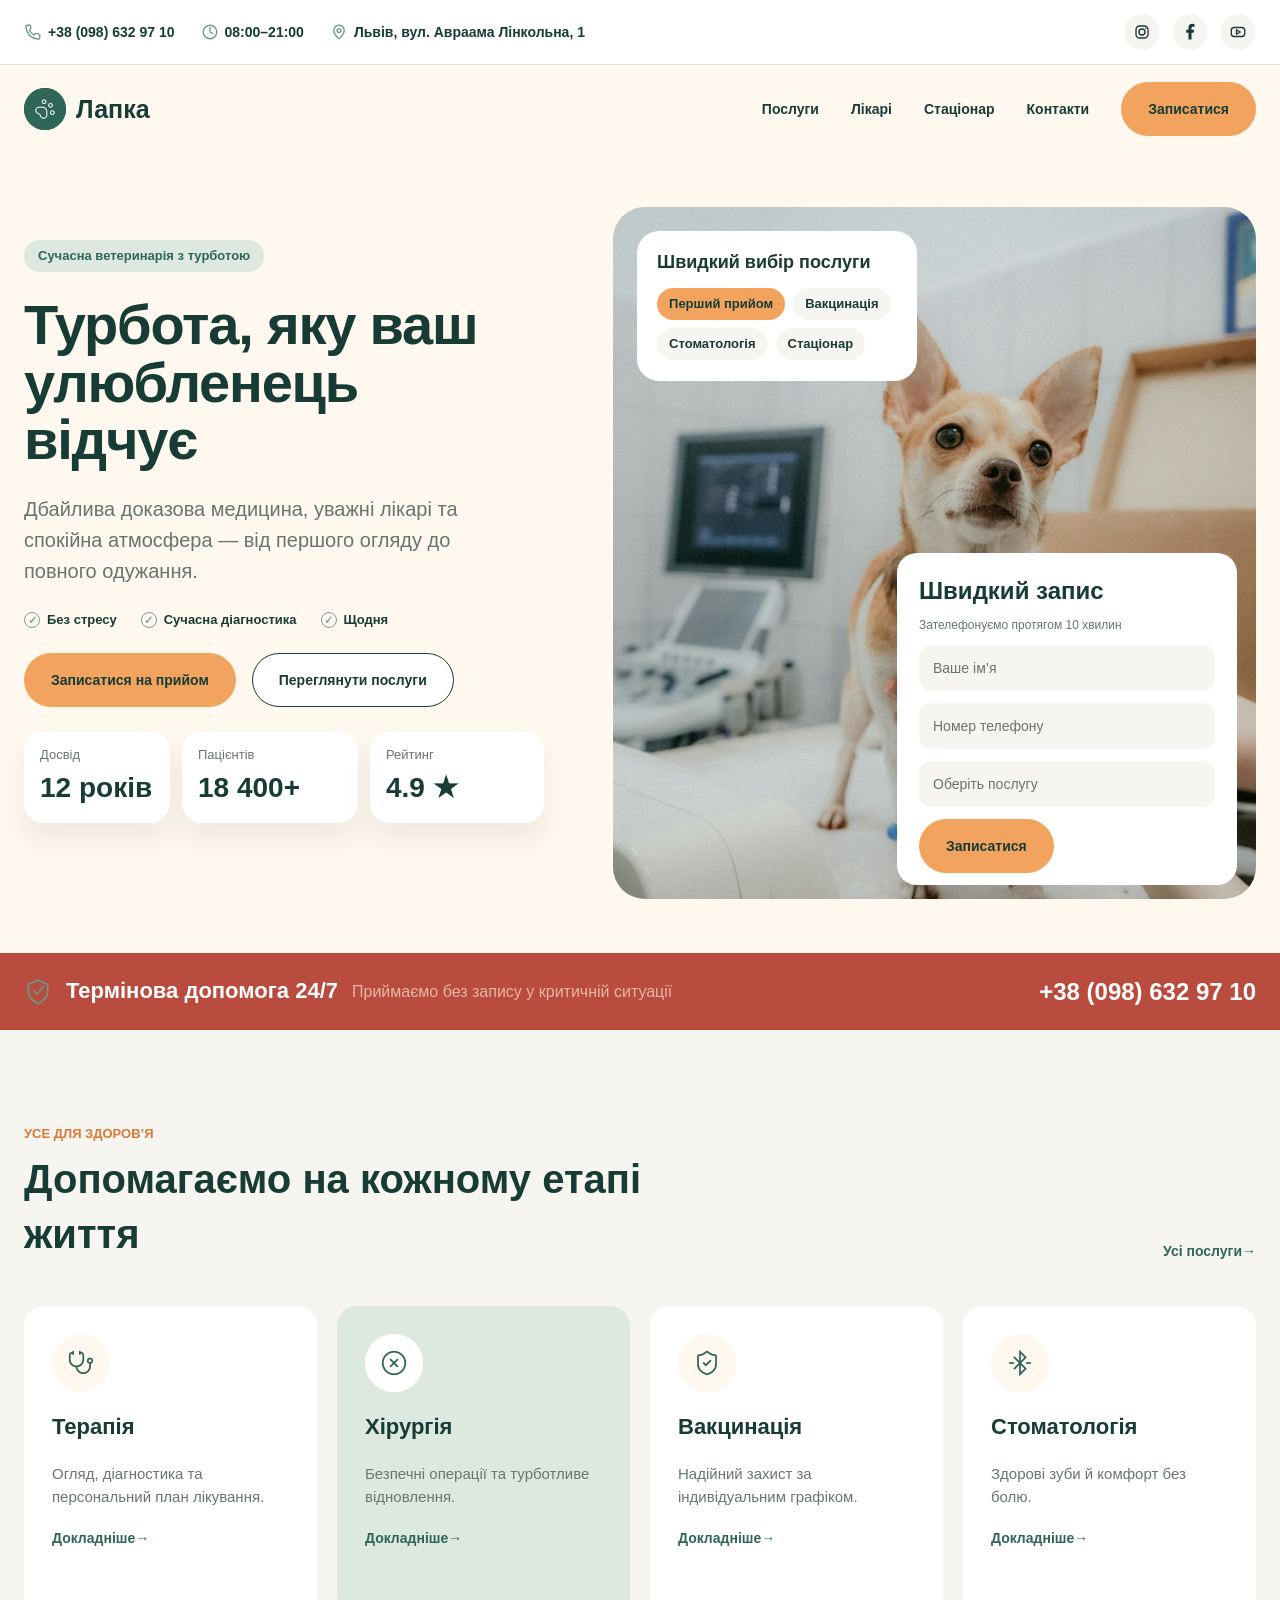
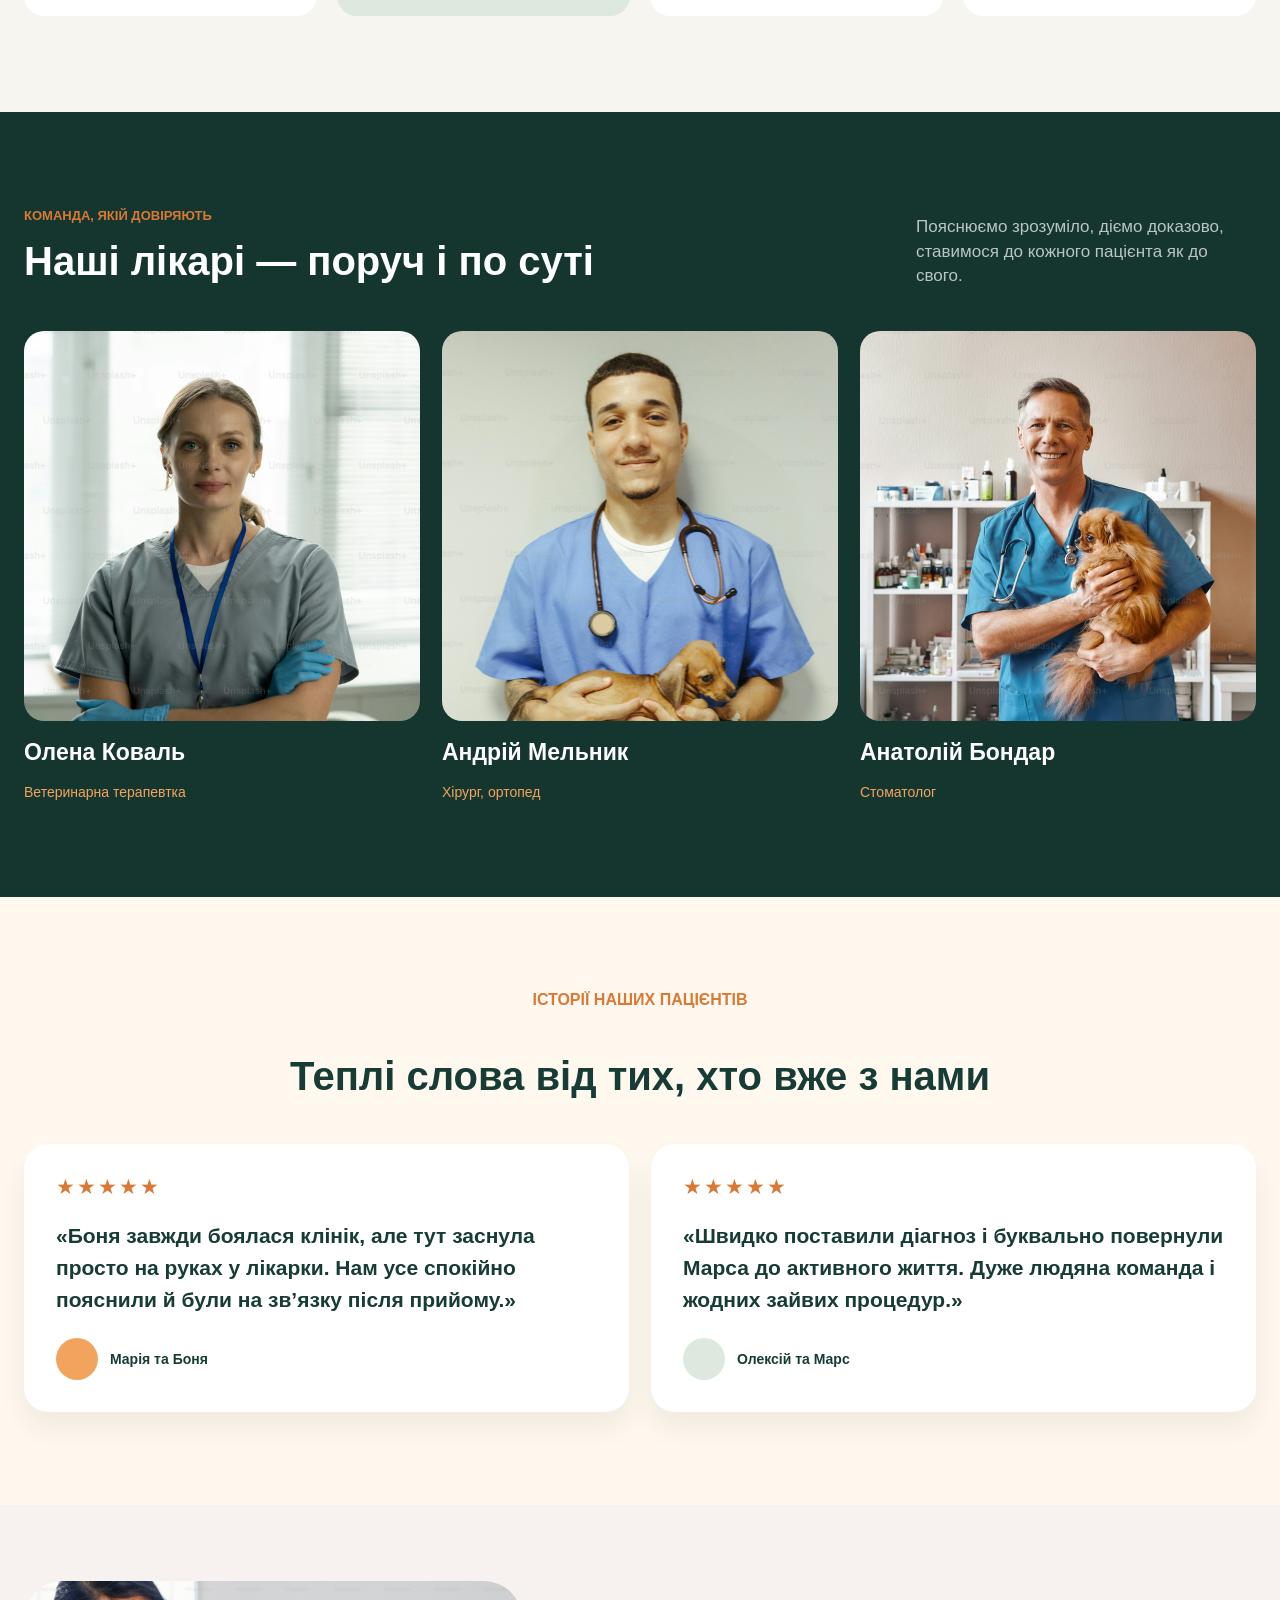
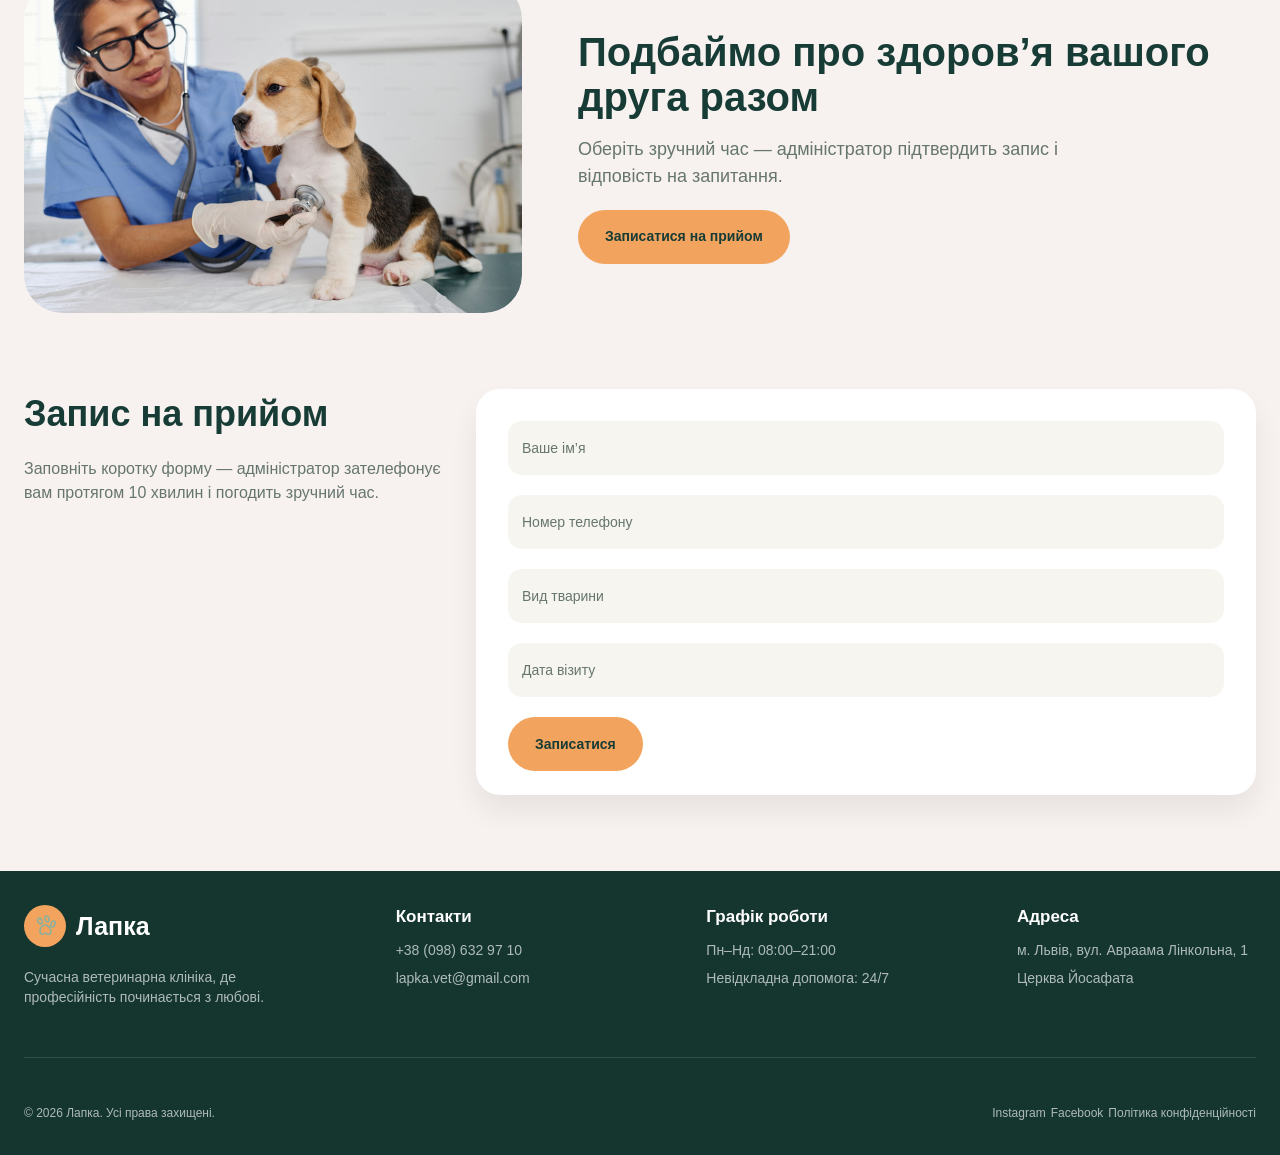
==== index.html @ 283dc935 "Додати адаптивну розкладку та доступну CSS-навігацію" ====
<!DOCTYPE html>
<html lang="uk">
  <head>
    <meta charset="UTF-8">
    <meta name="viewport" content="width=device-width, initial-scale=1">
    <meta
      name="description"
      content="Ветеринарна клініка «Лапка» у Львові: терапія, хірургія, вакцинація та стоматологія. Турботливі лікарі, запис на прийом і термінова допомога вашим улюбленцям."
    >
    <title>Ветеринарна клініка «Лапка» у Львові</title>
    <link rel="icon" href="img/paw.svg" type="image/svg+xml">
    <link rel="stylesheet" href="css/fonts.css">
    <link rel="stylesheet" href="css/style.css">
    <link rel="stylesheet" href="css/responsive.css">
  </head>
  <body id="top">
    <a class="skip-link" href="#main">Перейти до вмісту</a>
    <!-- Шапка: контактна інформація та основне меню. -->
    <header class="header">
      <div class="header__top">
        <div class="container header__contacts">
          <ul class="contact-list">
            <li><a href="tel:+380986329710"><img src="img/phone.svg" alt="" width="18" height="18"> +38 (098) 632 97 10</a></li>
            <li><img src="img/clock.svg" alt="" width="18" height="18"> 08:00–21:00</li>
            <li><a href="#contacts"><img src="img/location.svg" alt="" width="18" height="18"> Львів, вул. Авраама Лінкольна, 1</a></li>
          </ul>
          <ul class="social-list" aria-label="Соціальні мережі">
            <li><a href="https://www.instagram.com/" aria-label="Instagram"><img src="img/instagram.svg" alt="" width="18" height="18"></a></li>
            <li><a href="https://www.facebook.com/" aria-label="Facebook"><img src="img/facebook.svg" alt="" width="18" height="18"></a></li>
            <li><a href="https://www.youtube.com/" aria-label="YouTube"><img src="img/youtube.svg" alt="" width="18" height="18"></a></li>
          </ul>
        </div>
      </div>
      <div class="container header__inner">
        <a class="logo" href="#top" aria-label="Лапка — на початок">
          <span class="logo__mark"><img src="img/logo-mark.png" alt="" width="42" height="42"></span>
          Лапка
        </a>
        <a class="header__phone" href="tel:+380986329710" aria-label="Зателефонувати до клініки">
          <img src="img/phone.svg" alt="" width="22" height="22">
        </a>
        <form class="menu-trigger" action="#site-menu" method="get">
          <button class="burger" type="submit" aria-label="Відкрити меню" aria-controls="site-menu">
            <span aria-hidden="true"></span>
          </button>
        </form>
        <nav class="navigation" id="site-menu" aria-label="Основна навігація" tabindex="-1">
          <form class="menu-close" action="#top" method="get">
            <button class="burger burger--close" type="submit" aria-label="Закрити меню">
              <span aria-hidden="true"></span>
            </button>
          </form>
          <ul class="menu">
            <li class="menu__services">
              <a href="#services">Послуги</a>
                <ul class="submenu__list">
                  <li><a href="#services">Усі послуги</a></li>
                  <li><a href="#therapy">Терапія</a></li>
                  <li><a href="#surgery">Хірургія</a></li>
                  <li><a href="#vaccination">Вакцинація</a></li>
                  <li><a href="#dentistry">Стоматологія</a></li>
                </ul>
            </li>
            <li><a href="#doctors">Лікарі</a></li>
            <li><a href="#hospital">Стаціонар</a></li>
            <li><a href="#contacts">Контакти</a></li>
          </ul>
        </nav>
        <a class="btn header__booking" href="#appointment">Записатися</a>
      </div>
    </header>
    <main id="main" tabindex="-1">
      <!-- Перший екран: текст, статистика, фото та швидкий запис. -->
      <section class="hero" aria-labelledby="hero-title">
        <div class="container hero__inner">
          <div class="hero__content">
            <p class="hero__badge">Сучасна ветеринарія з турботою</p>
            <h1 id="hero-title">Турбота, яку ваш улюбленець відчує</h1>
            <p class="hero__description">
              Дбайлива доказова медицина, уважні лікарі та спокійна атмосфера — від першого огляду до повного одужання.
            </p>
            <ul class="hero__benefits">
              <li>Без стресу</li>
              <li>Сучасна діагностика</li>
              <li>Щодня</li>
            </ul>
            <div class="hero__actions">
              <a class="btn" href="#appointment">Записатися на прийом</a>
              <a class="btn btn--outline" href="#services">Переглянути послуги</a>
            </div>
            <ul class="statistics" aria-label="Клініка в цифрах">
              <li class="statistics__item"><span>Досвід</span><strong>12 років</strong></li>
              <li class="statistics__item"><span>Пацієнтів</span><strong>18 400+</strong></li>
              <li class="statistics__item"><span>Рейтинг</span><strong>4.9 ★</strong></li>
            </ul>
          </div>
          <div class="hero__visual">
            <img
              class="hero__photo"
              src="img/hero-dog.png"
              alt="Чихуахуа на огляді у ветеринарній клініці"
              width="654"
              height="692"
            >
            <nav class="service-picker" aria-label="Швидкий вибір послуги">
              <h2 class="service-picker__title">Швидкий вибір послуги</h2>
              <ul class="service-picker__list">
                <li>
                  <a class="service-picker__link service-picker__link--active" href="#appointment">
                    Перший прийом
                  </a>
                </li>
                <li><a class="service-picker__link" href="#vaccination">Вакцинація</a></li>
                <li><a class="service-picker__link" href="#dentistry">Стоматологія</a></li>
                <li><a class="service-picker__link" href="#hospital">Стаціонар</a></li>
              </ul>
            </nav>
            <form class="quick-booking" aria-labelledby="quick-title">
              <h2 id="quick-title">Швидкий запис</h2>
              <p>Зателефонуємо протягом 10 хвилин</p>
              <label class="visually-hidden" for="quick-name">Ваше ім’я</label>
              <input
                id="quick-name"
                name="name"
                type="text"
                placeholder="Ваше ім’я"
                autocomplete="given-name"
                required
              >
              <label class="visually-hidden" for="quick-phone">Номер телефону</label>
              <input
                id="quick-phone"
                name="phone"
                type="tel"
                placeholder="Номер телефону"
                autocomplete="tel"
                required
              >
              <label class="visually-hidden" for="quick-service">Оберіть послугу</label>
              <select id="quick-service" name="service" required>
                <option value="" selected disabled>Оберіть послугу</option>
                <option>Перший прийом</option>
                <option>Вакцинація</option>
                <option>Стоматологія</option>
                <option>Стаціонар</option>
              </select>
              <button class="btn" type="button">Записатися</button>
            </form>
          </div>
        </div>
      </section>
      <section class="emergency" id="hospital" aria-labelledby="emergency-title">
        <div class="container emergency__inner">
          <span class="emergency__icon"><img src="img/shield.svg" alt="" width="28" height="28"></span>
          <h2 id="emergency-title">Термінова допомога 24/7</h2>
          <p>Приймаємо без запису у критичній ситуації</p>
          <a href="tel:+380986329710">+38 (098) 632 97 10</a>
        </div>
      </section>
      <!-- Послуги: кожна самостійна картка має тег article. -->
      <section class="services" id="services" aria-labelledby="services-title">
        <div class="container">
          <div class="section-heading">
            <hgroup>
              <p class="eyebrow">Усе для здоров’я</p>
              <h2 id="services-title">Допомагаємо на кожному етапі життя</h2>
            </hgroup>
            <a class="text-link" href="#service-cards">Усі послуги<span aria-hidden="true">→</span></a>
          </div>
          <div class="services__cards" id="service-cards">
            <article class="service-card" id="therapy">
              <span class="service-card__icon">
                <img src="img/service-therapy.png" alt="" width="58" height="58">
              </span>
              <h3>Терапія</h3>
              <p>Огляд, діагностика та персональний план лікування.</p>
              <a class="text-link" href="#appointment">Докладніше<span aria-hidden="true">→</span></a>
            </article>
            <article class="service-card service-card--accent" id="surgery">
              <span class="service-card__icon">
                <img src="img/service-surgery.png" alt="" width="58" height="58">
              </span>
              <h3>Хірургія</h3>
              <p>Безпечні операції та турботливе відновлення.</p>
              <a class="text-link" href="#appointment">Докладніше<span aria-hidden="true">→</span></a>
            </article>
            <article class="service-card" id="vaccination">
              <span class="service-card__icon"><img src="img/service-vaccination.png" alt="" width="58" height="58"></span>
              <h3>Вакцинація</h3>
              <p>Надійний захист за індивідуальним графіком.</p>
              <a class="text-link" href="#appointment">Докладніше<span aria-hidden="true">→</span></a>
            </article>
            <article class="service-card" id="dentistry">
              <span class="service-card__icon"><img src="img/service-dentistry.png" alt="" width="58" height="58"></span>
              <h3>Стоматологія</h3>
              <p>Здорові зуби й комфорт без болю.</p>
              <a class="text-link" href="#appointment">Докладніше<span aria-hidden="true">→</span></a>
            </article>
          </div>
        </div>
      </section>
      <!-- Команда лікарів. -->
      <section class="doctors" id="doctors" aria-labelledby="doctors-title">
        <div class="container">
          <div class="section-heading doctors__heading">
            <hgroup>
              <p class="eyebrow">Команда, якій довіряють</p>
              <h2 id="doctors-title">Наші лікарі — поруч і по суті</h2>
            </hgroup>
            <p class="doctors__description">
              Пояснюємо зрозуміло, діємо доказово, ставимося до кожного пацієнта як до свого.
            </p>
          </div>
          <div class="doctors__cards">
            <article class="doctor-card">
              <img
                src="img/doctor-koval.png"
                alt="Ветеринарна терапевтка Олена Коваль"
                width="401"
                height="390"
              >
              <h3>Олена Коваль</h3>
              <p>Ветеринарна терапевтка</p>
            </article>
            <article class="doctor-card">
              <img
                src="img/doctor-melnyk.png"
                alt="Хірург Андрій Мельник із собакою"
                width="401"
                height="390"
              >
              <h3>Андрій Мельник</h3>
              <p>Хірург, ортопед</p>
            </article>
            <article class="doctor-card">
              <img
                src="img/doctor-bondar.png"
                alt="Стоматолог Анатолій Бондар із рудим котом"
                width="401"
                height="390"
              >
              <h3>Анатолій Бондар</h3>
              <p>Стоматолог</p>
            </article>
          </div>
        </div>
      </section>
      <!-- Відгуки пацієнтів. -->
      <section class="testimonials" aria-labelledby="testimonials-title">
        <div class="container">
          <p class="eyebrow">Історії наших пацієнтів</p>
          <h2 id="testimonials-title">Теплі слова від тих, хто вже з нами</h2>
          <div class="testimonials__cards">
            <article class="review-card">
              <p class="review-card__stars" aria-label="5 із 5 зірок">★★★★★</p>
              <blockquote>
                «Боня завжди боялася клінік, але тут заснула просто на руках у лікарки. Нам усе спокійно пояснили й були на зв’язку після прийому.»
              </blockquote>
              <h3 class="review-card__author">
                <span class="review-card__avatar" aria-hidden="true"></span>
                Марія та Боня
              </h3>
            </article>
            <article class="review-card">
              <p class="review-card__stars" aria-label="5 із 5 зірок">★★★★★</p>
              <blockquote>
                «Швидко поставили діагноз і буквально повернули Марса до активного життя. Дуже людяна команда і жодних зайвих процедур.»
              </blockquote>
              <h3 class="review-card__author">
                <span class="review-card__avatar review-card__avatar--sage" aria-hidden="true"></span>
                Олексій та Марс
              </h3>
            </article>
          </div>
        </div>
      </section>
      <!-- Запрошення та форма запису. -->
      <section class="appointment" id="appointment" aria-labelledby="appointment-title">
        <div class="container">
          <div class="appointment__intro">
            <img
              src="img/appointment-dog.png"
              alt="Ветеринарка оглядає бігля на прийомі"
              width="498"
              height="332"
            >
            <div class="appointment__message">
              <h2>Подбаймо про здоров’я вашого<br>друга разом</h2>
              <p>Оберіть зручний час — адміністратор підтвердить запис і відповість на запитання.</p>
              <a class="btn" href="#booking-form">Записатися на прийом</a>
            </div>
          </div>
          <div class="appointment__inner">
            <div class="appointment__description">
              <h2 id="appointment-title">Запис на прийом</h2>
              <p>
                Заповніть коротку форму — адміністратор зателефонує вам протягом 10 хвилин і погодить зручний час.
              </p>
            </div>
            <form class="booking-form" id="booking-form" aria-labelledby="appointment-title">
              <label class="visually-hidden" for="booking-name">Ваше ім’я</label>
              <input
                id="booking-name"
                name="name"
                type="text"
                placeholder="Ваше ім’я"
                autocomplete="given-name"
                required
              >
              <label class="visually-hidden" for="booking-phone">Номер телефону</label>
              <input
                id="booking-phone"
                name="phone"
                type="tel"
                placeholder="Номер телефону"
                autocomplete="tel"
                required
              >
              <label class="visually-hidden" for="booking-pet">Вид тварини</label>
              <input id="booking-pet" name="pet" type="text" placeholder="Вид тварини" required>
              <label class="visually-hidden" for="booking-date">Дата візиту</label>
              <input id="booking-date" name="date" type="text" placeholder="Дата візиту" required>
              <button class="btn" type="button">Записатися</button>
            </form>
          </div>
        </div>
      </section>
    </main>
    <!-- Підвал: контакти, графік роботи та адреса. -->
    <footer class="footer" id="contacts">
      <div class="container">
        <div class="footer__columns">
          <div class="footer__brand">
            <a class="logo logo--footer" href="#top">
              <span class="logo__mark"><img src="img/paw.svg" alt="" width="26" height="26"></span>
              Лапка
            </a>
            <p>Сучасна ветеринарна клініка, де професійність починається з любові.</p>
          </div>
          <section class="footer__column" aria-labelledby="footer-contacts-title">
            <h2 id="footer-contacts-title">Контакти</h2>
            <address>
              <a href="tel:+380986329710">+38 (098) 632 97 10</a>
              <a href="mailto:lapka.vet@gmail.com">lapka.vet@gmail.com</a>
            </address>
          </section>
          <section class="footer__column" aria-labelledby="footer-hours-title">
            <h2 id="footer-hours-title">Графік роботи</h2>
            <p>Пн–Нд: 08:00–21:00</p>
            <p>Невідкладна допомога: 24/7</p>
          </section>
          <section class="footer__column" aria-labelledby="footer-address-title">
            <h2 id="footer-address-title">Адреса</h2>
            <address>
              <p>м. Львів, вул. Авраама Лінкольна, 1</p>
              <p>Церква Йосафата</p>
            </address>
          </section>
        </div>
        <div class="footer__bottom">
          <p>© 2026 Лапка. Усі права захищені.</p>
          <nav aria-label="Соціальні мережі у підвалі">
            <ul>
              <li><a href="https://www.instagram.com/">Instagram</a></li>
              <li><a href="https://www.facebook.com/">Facebook</a></li>
              <li><span>Політика конфіденційності</span></li>
            </ul>
          </nav>
        </div>
      </div>
    </footer>
  </body>
</html>
---- css/fonts.css ----
@font-face {
  font-family: 'Inter';
  font-style: normal;
  font-weight: 400;
  font-display: swap;
  src: url(../fonts/inter-regular.ttf) format('truetype');
}

@font-face {
  font-family: 'Inter';
  font-style: normal;
  font-weight: 500;
  font-display: swap;
  src: url(../fonts/inter-medium.ttf) format('truetype');
}

@font-face {
  font-family: 'Inter';
  font-style: normal;
  font-weight: 600;
  font-display: swap;
  src: url(../fonts/inter-semibold.ttf) format('truetype');
}

@font-face {
  font-family: 'Inter';
  font-style: normal;
  font-weight: 700;
  font-display: swap;
  src: url(../fonts/inter-bold.ttf) format('truetype');
}

@font-face {
  font-family: 'Inter';
  font-style: normal;
  font-weight: 800;
  font-display: swap;
  src: url(../fonts/inter-extrabold.ttf) format('truetype');
}

@font-face {
  font-family: 'Nunito Sans';
  font-style: normal;
  font-weight: 700;
  font-stretch: normal;
  font-display: swap;
  src: url(../fonts/nunito-sans-bold.ttf) format('truetype');
}

@font-face {
  font-family: 'Nunito Sans';
  font-style: normal;
  font-weight: 800;
  font-stretch: normal;
  font-display: swap;
  src: url(../fonts/nunito-sans-extrabold.ttf) format('truetype');
}

@font-face {
  font-family: 'Nunito Sans';
  font-style: normal;
  font-weight: 600;
  font-stretch: normal;
  font-display: swap;
  src: url(../fonts/nunito-sans-600.ttf) format('truetype');
}
---- css/style.css ----
/* 1. Базові стилі та кольори макета. */

:root {
  --ink: #173b35;
  --muted: #66766f;
  --green: #14362f;
  --sage: #dde9df;
  --cream: #fff8ee;
  --soft: #f7f5ef;
  --booking-bg: #f7f1ef;
  --orange: #f2a45e;
  --orange-dark: #d97935;
  --red: #b94b3f;
  --white: #fff;
  --link: #2e6658;
  --logo-green: #2e6658;
  --header-line: #e7ded0;
  --contact-icon: #5a9385;
  --checkmark: #79a393;
  --emergency-muted: #e8b7a5;
  --service-icon: #679b8b;
  --team-muted: rgb(255 255 255 / 71%);
  --team-role: #f2a45e;
  --footer-muted: rgb(255 255 255 / 66%);
  --footer-line: rgb(255 255 255 / 12%);
  --gap: 24px;
  --shadow: 0 16px 28px rgb(30 48 38 / 7%);
}

*,
*::before,
*::after {
  box-sizing: border-box;
}

html {
  scroll-behavior: smooth;
}

body {
  margin: 0;
  min-width: 320px;
  font-family: 'Inter', sans-serif;
  color: var(--ink);
  background: var(--cream);
}

h1,
h2,
h3,
hgroup,
p {
  margin: 0;
}

h1,
h2,
h3 {
  font-family: 'Nunito Sans', sans-serif;
  font-weight: 800;
}

h2 {
  font-size: 40px;
  line-height: 1.375;
  font-weight: 800;
}

h3 {
  font-size: 24px;
  line-height: 1.3;
}

p {
  color: var(--muted);
  line-height: 1.5;
}

a {
  color: inherit;
  text-decoration: none;
}

ul {
  margin: 0;
  padding: 0;
  list-style: none;
}

img {
  display: block;
  max-width: 100%;
  height: auto;
}

button,
input,
select {
  font: inherit;
}

button,
select {
  cursor: pointer;
}

address {
  font-style: normal;
}

section,
footer,
#booking-form {
  scroll-margin-top: 24px;
}

a:focus-visible,
button:focus-visible,
input:focus-visible,
select:focus-visible {
  outline: 3px solid var(--orange-dark);
  outline-offset: 5px;
}

.container {
  max-width: 1296px;
  margin: 0 auto;
  padding: 0 24px;
}

.visually-hidden {
  position: absolute;
  width: 1px;
  height: 1px;
  padding: 0;
  margin: -1px;
  overflow: hidden;
  clip-path: inset(50%);
  white-space: nowrap;
  border: 0;
}

/* 2. Повторювані елементи. */
.btn {
  display: inline-flex;
  justify-content: center;
  align-items: center;
  min-height: 54px;
  padding: 0 26px;
  border: 1px solid transparent;
  border-radius: 30px;
  background: var(--orange);
  color: var(--ink);
  font-size: 14px;
  font-weight: 700;
  line-height: 1.2;
  transition: background .2s ease;
}

.btn:hover {
  background: var(--orange-dark);
}

.btn--outline {
  border-color: var(--ink);
  background: var(--white);
}

.btn--outline:hover {
  background: var(--sage);
}

.text-link {
  font-size: 14px;
  line-height: 1.4;
  font-weight: 700;
  color: var(--link);
}

.text-link:hover,
.menu a:hover {
  color: var(--orange-dark);
}

.eyebrow {
  margin-bottom: 10px;
  color: var(--orange-dark);
  text-transform: uppercase;
  font-size: 13px;
  font-weight: 800;
  line-height: 16px;
}

.section-heading {
  display: flex;
  align-items: flex-end;
  justify-content: space-between;
  gap: 40px;
  margin-bottom: 44px;
}

.logo {
  display: inline-flex;
  align-items: center;
  gap: 10px;
  font-family: 'Nunito Sans', sans-serif;
  font-size: 25px;
  font-weight: 800;
}

.logo__mark {
  display: flex;
  align-items: center;
  justify-content: center;
  width: 42px;
  height: 42px;
  border-radius: 50%;
  background: var(--logo-green);
}

/* 3. Шапка: обидва ряди побудовані на Flexbox. */
.header__top {
  background: var(--white);
  border-bottom: 1px solid var(--header-line);
}

.header__contacts {
  display: flex;
  align-items: center;
  justify-content: space-between;
  min-height: 64px;
}

.contact-list {
  display: flex;
  align-items: center;
  gap: 26px;
  font-size: 14px;
  font-weight: 700;
}

.contact-list li,
.contact-list a {
  display: inline-flex;
  align-items: center;
  gap: 6px;
}

.social-list {
  display: flex;
  gap: 12px;
}

.social-list a {
  display: flex;
  align-items: center;
  justify-content: center;
  width: 36px;
  height: 36px;
  border-radius: 50%;
  background: var(--soft);
  font-size: 20px;
  font-weight: 700;
}

.header__inner {
  display: flex;
  align-items: center;
  gap: 32px;
  min-height: 88px;
}

.navigation {
  margin-left: auto;
}

.menu {
  display: flex;
  gap: 32px;
  font-size: 14px;
  font-weight: 700;
}

/* 4. Перший екран. Absolute потрібен лише для панелей поверх фото. */
.hero__inner {
  display: flex;
  align-items: center;
  gap: 68px;
  max-width: 1300px;
  min-height: 800px;
  padding-top: 54px;
  padding-bottom: 54px;
}

.hero__content {
  display: flex;
  flex: 1 1 530px;
  flex-direction: column;
  align-items: flex-start;
  gap: 24px;
  min-width: 0;
  min-height: 626px;
}

.hero__badge {
  display: inline-block;
  padding: 7px 14px;
  margin-bottom: 0;
  border-radius: 30px;
  background: var(--sage);
  color: var(--link);
  font-size: 13px;
  font-weight: 700;
  line-height: 18px;
}

h1 {
  max-width: 530px;
  min-height: 174px;
  font-size: 56px;
  font-weight: 800;
  line-height: 1.03;
  letter-spacing: -1.2px;
}

.hero__description {
  max-width: 475px;
  font-size: 20px;
  line-height: 1.55;
}

.hero__benefits {
  display: flex;
  gap: 24px;
  font-size: 13px;
  line-height: 18px;
  font-weight: 700;
}

.hero__benefits li::before {
  content: '✓';
  display: inline-flex;
  align-items: center;
  justify-content: center;
  width: 16px;
  height: 16px;
  margin-right: 7px;
  border: 1px solid var(--checkmark);
  border-radius: 50%;
  color: var(--checkmark);
  font-size: 11px;
}

.hero__actions {
  display: flex;
  gap: 16px;
}

.statistics {
  display: flex;
  gap: 12px;
  width: 520px;
  max-width: 100%;
}

.statistics__item {
  display: flex;
  flex-direction: column;
  justify-content: center;
  flex: 0 1 174px;
  gap: 6px;
  padding: 16px;
  min-height: 92px;
  border-radius: 20px;
  background: var(--white);
  box-shadow: var(--shadow);
}

.statistics__item span {
  font-size: 13px;
  line-height: 16px;
  color: var(--muted);
}

.statistics__item:first-child {
  flex-basis: 146px;
}

.statistics__item:nth-child(2) {
  flex-basis: 176px;
}

.statistics__item strong {
  font-family: 'Nunito Sans', sans-serif;
  font-size: 28px;
  font-weight: 800;
  line-height: 38px;
  white-space: nowrap;
}

.hero__visual {
  position: relative;
  flex: 0 1 654px;
  min-width: 0;
  height: 692px;
}

.hero__photo {
  width: 100%;
  height: 100%;
  object-fit: cover;
  border-radius: 32px;
}

.service-picker {
  position: absolute;
  top: 24px;
  left: 24px;
  width: 280px;
  min-height: 150px;
  padding: 20px;
  border-radius: 22px;
  background: var(--white);
}

.service-picker__title {
  margin-bottom: 14px;
  font-size: 18px;
  line-height: 1.3;
}

.service-picker__list {
  display: flex;
  flex-wrap: wrap;
  gap: 8px;
}

.service-picker__link {
  display: block;
  padding: 8px 12px;
  border-radius: 24px;
  background: var(--soft);
  font-size: 13px;
  line-height: 1.2;
  font-weight: 700;
}

.service-picker__link--active,
.service-picker__link:hover {
  background: var(--orange);
}

.quick-booking {
  position: absolute;
  right: 19px;
  bottom: 14px;
  display: flex;
  flex-direction: column;
  gap: 12px;
  width: 340px;
  min-height: 332px;
  padding: 22px 22px 12px;
  border-radius: 20px;
  background: var(--white);
}

.quick-booking h2 {
  font-size: 24px;
  line-height: 31px;
}

.quick-booking p {
  font-size: 12px;
  line-height: 15px;
}

input,
select {
  width: 100%;
  min-width: 0;
  height: 54px;
  padding: 0 14px;
  border: 0;
  border-radius: 14px;
  color: var(--ink);
  background: var(--soft);
  font-size: 14px;
}

input::placeholder,
select:invalid {
  color: var(--muted);
  opacity: 1;
}

select {
  appearance: none;
}

.quick-booking input,
.quick-booking select {
  height: 46px;
  border-radius: 12px;
}

.quick-booking .btn {
  align-self: flex-start;
}

/* 5. Термінова допомога та картки послуг. */
.emergency {
  color: var(--white);
  background: var(--red);
}

.emergency__inner {
  display: flex;
  align-items: center;
  gap: 14px;
  min-height: 77px;
}

.emergency__icon {
  font-size: 30px;
  color: var(--emergency-muted);
}

.emergency h2 {
  font-size: 22px;
}

.emergency p {
  font-size: 16px;
  color: var(--emergency-muted);
}

.emergency a {
  margin-left: auto;
  font-size: 24px;
  font-weight: 700;
  white-space: nowrap;
}

.services {
  padding: 96px 0;
  background: var(--soft);
}

.services .section-heading hgroup {
  max-width: 650px;
}

.services__cards {
  display: flex;
  align-items: stretch;
  gap: 20px;
}

.service-card {
  display: flex;
  flex: 1;
  flex-direction: column;
  min-width: 0;
  min-height: 310px;
  gap: 20px;
  padding: 28px;
  border-radius: 20px;
  background: var(--white);
}

.service-card--accent {
  background: var(--sage);
}

.service-card__icon {
  display: flex;
  align-items: center;
  justify-content: center;
  width: 58px;
  height: 58px;
  flex-shrink: 0;
  border-radius: 50%;
  color: var(--service-icon);
  background: var(--cream);
  font-size: 32px;
}

.service-card--accent .service-card__icon {
  background: var(--white);
}

.service-card h3 {
  font-size: 22px;
  line-height: 30px;
}

.service-card p {
  font-size: 15px;
  line-height: 1.55;
}

.service-card .text-link {
  margin-top: 0;
}

/* 6. Команда. */
.doctors {
  padding: 96px 0;
  color: var(--white);
  background: var(--green);
}

.doctors__heading {
  align-items: flex-end;
  min-height: 81px;
  margin-bottom: 42px;
}

.doctors__description {
  flex: 0 0 340px;
  color: var(--team-muted);
  font-size: 17px;
  line-height: 1.45;
}

.doctors__cards {
  display: flex;
  gap: 22px;
}

.doctor-card {
  flex: 1;
  min-width: 0;
}

.doctor-card img {
  width: 100%;
  height: 390px;
  object-fit: cover;
  border-radius: 20px;
}

.doctor-card h3 {
  margin-top: 16px;
  font-size: 23px;
  line-height: 31px;
}

.doctor-card p {
  margin-top: 16px;
  color: var(--team-role);
  font-size: 14px;
  line-height: 17px;
}

/* 7. Відгуки. */
.testimonials {
  padding: 93px 0;
}

.testimonials > .container > .eyebrow {
  margin-bottom: 40px;
  line-height: 19px;
  text-align: center;
  font-size: 16px;
}

.testimonials h2 {
  margin-bottom: 40px;
  text-align: center;
}

.testimonials__cards {
  display: flex;
  gap: 22px;
  align-items: stretch;
}

.review-card {
  display: flex;
  flex: 1;
  flex-direction: column;
  min-height: 268px;
  padding: 32px;
  border-radius: 24px;
  background: var(--white);
  box-shadow: var(--shadow);
}

.review-card__stars {
  margin-bottom: 22px;
  color: var(--orange-dark);
  font-size: 21px;
  line-height: 22px;
  letter-spacing: 2px;
}

.review-card blockquote {
  margin: 0 0 22px;
  font-family: 'Nunito Sans', sans-serif;
  font-size: 21px;
  line-height: 32px;
  font-weight: 600;
}

.review-card__author {
  display: flex;
  align-items: center;
  gap: 12px;
  margin-top: auto;
  font-size: 14px;
}

.review-card__avatar {
  width: 42px;
  height: 42px;
  border-radius: 50%;
  background: var(--orange);
}

.review-card__avatar--sage {
  background: var(--sage);
}

/* 8. Запис: дві пари колонок на Flexbox. */
.appointment {
  padding: 76px 0;
  background: var(--booking-bg);
}

.appointment__intro {
  display: flex;
  align-items: center;
  gap: 56px;
  margin-bottom: 76px;
}

.appointment__intro > img {
  flex: 0 0 498px;
  width: 498px;
  height: 332px;
  object-fit: cover;
  border-radius: 38px;
}

.appointment__message {
  flex: 1;
}

.appointment__message h2 {
  line-height: 1.12;
}

.appointment__message p {
  max-width: 530px;
  margin: 16px 0 20px;
  font-size: 18px;
}

.appointment__inner {
  display: flex;
  gap: 32px;
  align-items: flex-start;
}

.appointment__description {
  flex: 0 0 420px;
}

.appointment__description h2 {
  font-size: 36px;
  margin-bottom: 18px;
}

.appointment__description p {
  max-width: 420px;
  font-size: 16px;
  line-height: 1.55;
}

.booking-form {
  display: flex;
  flex: 1;
  flex-direction: column;
  gap: 20px;
  padding: 32px 32px 24px;
  border-radius: 24px;
  background: var(--white);
  box-shadow: var(--shadow);
}

.booking-form .btn {
  align-self: flex-start;
}

/* 9. Підвал. */
.footer {
  padding: 34px 0;
  color: var(--white);
  background: var(--green);
}

.footer__columns {
  display: flex;
  justify-content: space-between;
  gap: 40px;
  min-height: 104px;
  margin-bottom: 48px;
}

.footer__brand {
  flex: 0 0 300px;
}

.footer__column {
  flex: 0 0 239px;
}

.logo--footer .logo__mark {
  background: var(--orange);
}

.footer__brand p {
  max-width: 300px;
  margin-top: 20px;
}

.footer__column h2 {
  margin-bottom: 12px;
  font-size: 17px;
  line-height: 23px;
}

.footer p,
.footer address {
  color: var(--footer-muted);
  font-size: 14px;
  line-height: 1.45;
}

.footer__column address {
  display: flex;
  flex-direction: column;
  gap: 8px;
}

.footer__column > p + p {
  margin-top: 8px;
}

.footer__bottom {
  display: flex;
  align-items: center;
  justify-content: space-between;
  gap: 30px;
  padding-top: 48px;
  min-height: 64px;
  border-top: 1px solid var(--footer-line);
  color: var(--footer-muted);
}

.footer__bottom p,
.footer__bottom ul {
  font-size: 12px;
  line-height: 15px;
}

.footer__bottom ul {
  display: flex;
  gap: 5px;
}

.footer a:hover {
  color: var(--orange);
}
---- css/responsive.css ----
/* Модуль 03. Базова навігація та три точки адаптації. */

.skip-link {
  position: fixed;
  top: 12px;
  left: 12px;
  z-index: 100;
  padding: 16px 24px;
  border-radius: 12px;
  background: var(--green);
  color: var(--white);
  transform: translateY(-180%);
}

.skip-link:focus {
  transform: translateY(0);
}

.header__inner {
  position: relative;
}

.header__phone,
.menu-trigger,
.menu-close {
  display: none;
}

.menu__services {
  position: relative;
}

.menu > li > a {
  display: flex;
  align-items: center;
  min-height: 44px;
}

.submenu__list {
  position: absolute;
  top: 100%;
  left: -20px;
  z-index: 10;
  width: 220px;
  padding: 12px;
  border-radius: 16px;
  background: var(--white);
  box-shadow: var(--shadow);
  visibility: hidden;
}

.submenu__list a {
  display: flex;
  align-items: center;
  min-height: 44px;
  padding: 8px;
  border-radius: 8px;
}

.submenu__list a:hover,
.submenu__list a:focus-visible {
  background: var(--sage);
}

.menu__services:hover .submenu__list,
.menu__services:focus-within .submenu__list {
  visibility: visible;
}

.burger {
  display: flex;
  align-items: center;
  justify-content: center;
  width: 44px;
  height: 44px;
  padding: 12px;
  border: 0;
  border-radius: 50%;
  color: var(--white);
  background: var(--green);
  cursor: pointer;
}

.burger span,
.burger span::before,
.burger span::after {
  display: block;
  width: 20px;
  height: 2px;
  border-radius: 2px;
  background: currentColor;
}

.burger span {
  position: relative;
}

.burger span::before,
.burger span::after {
  position: absolute;
  content: '';
  left: 0;
}

.burger span::before {
  top: -6px;
}

.burger span::after {
  top: 6px;
}

.burger--close span {
  background: transparent;
}

.burger--close span::before {
  top: 0;
  transform: rotate(45deg);
}

.burger--close span::after {
  top: 0;
  transform: rotate(-45deg);
}

@media (max-width: 1200px) {
  .header__inner,
  .menu {
    gap: 20px;
  }

  .contact-list {
    gap: 16px;
    font-size: 12px;
  }

  .hero__inner {
    gap: 32px;
  }

  .hero__content {
    flex: 1 1 0;
    min-height: 0;
  }

  h1 {
    min-height: 0;
    font-size: 44px;
    line-height: 1.1;
  }

  h2 {
    font-size: 34px;
  }

  .hero__visual {
    flex: 1 1 0;
  }

  .hero__description {
    font-size: 18px;
  }

  .hero__benefits,
  .hero__actions,
  .statistics {
    flex-wrap: wrap;
  }

  .quick-booking {
    right: 16px;
    width: calc(100% - 32px);
  }

  .statistics__item,
  .statistics__item:first-child,
  .statistics__item:nth-child(2) {
    flex: 1 1 120px;
  }

  .statistics__item strong {
    font-size: 24px;
  }

  .service-card {
    padding: 24px;
  }

  .emergency__inner {
    flex-wrap: wrap;
    padding-top: 20px;
    padding-bottom: 20px;
  }

  .emergency p {
    flex: 1 1 300px;
  }

  .doctors__description {
    flex-basis: 300px;
  }

  .appointment__intro > img {
    flex-basis: 40%;
    width: 40%;
    height: auto;
    aspect-ratio: 498 / 332;
  }

  .appointment__description {
    flex-basis: 32%;
  }

  .footer__columns {
    flex-wrap: wrap;
    gap: 32px;
  }

  .footer__brand,
  .footer__column {
    flex: 1 1 calc(50% - 16px);
    min-width: 0;
  }
}

@media (max-width: 900px) {
  .header__contacts {
    flex-wrap: wrap;
    gap: 12px;
    padding-top: 12px;
    padding-bottom: 12px;
  }

  .contact-list {
    flex-wrap: wrap;
  }

  .header__inner {
    min-height: 76px;
    gap: 12px;
  }

  .header__phone {
    display: flex;
    align-items: center;
    justify-content: center;
    width: 44px;
    height: 44px;
    margin-left: auto;
    border-radius: 50%;
    background: var(--sage);
  }

  .menu-trigger,
  .menu-close {
    display: block;
    margin: 0;
  }

  .header__booking {
    display: none;
  }

  .navigation {
    position: absolute;
    top: calc(100% - 1px);
    right: 24px;
    left: 24px;
    z-index: 20;
    max-height: 75svh;
    padding: 20px;
    overflow-y: auto;
    border: 1px solid var(--header-line);
    border-radius: 0 0 20px 20px;
    background: var(--cream);
    box-shadow: var(--shadow);
    visibility: hidden;
  }

  /* Кнопки надсилають порожню GET-форму до якоря. :target зберігає
     стан без JavaScript; будь-яке посилання на секцію закриває меню.
     Справжні button підтримують і Enter, і Пробіл. */
  .navigation:target {
    visibility: visible;
  }

  .menu-close {
    display: flex;
    justify-content: flex-end;
    margin-bottom: 12px;
  }

  .menu {
    flex-direction: column;
    gap: 8px;
    font-size: 16px;
  }

  .menu > li > a {
    padding: 8px;
  }

  .submenu__list {
    position: static;
    width: auto;
    padding: 0 0 0 16px;
    box-shadow: none;
    background: transparent;
    visibility: inherit;
  }

  .hero__inner {
    flex-direction: column;
    align-items: stretch;
    gap: 32px;
    min-height: 0;
    padding-top: 40px;
    padding-bottom: 40px;
  }

  .hero__content,
  .hero__visual {
    flex: 0 1 auto;
    width: 100%;
    max-width: 654px;
    margin: 0 auto;
  }

  .hero__visual {
    height: 640px;
  }

  .hero__description {
    max-width: 100%;
  }

  .services,
  .doctors,
  .testimonials,
  .appointment {
    padding: 64px 0;
  }

  .services__cards,
  .doctors__cards {
    flex-wrap: wrap;
  }

  .service-card,
  .doctor-card {
    flex: 1 1 calc(50% - 12px);
  }

  .section-heading {
    align-items: flex-start;
    gap: 24px;
  }

  .doctors__heading {
    flex-direction: column;
    min-height: 0;
  }

  .doctors__description {
    flex: 0 1 auto;
    max-width: 560px;
  }

  .testimonials__cards,
  .appointment__intro,
  .appointment__inner {
    flex-direction: column;
  }

  .appointment__intro {
    align-items: flex-start;
    gap: 32px;
    margin-bottom: 48px;
  }

  .appointment__intro > img {
    flex: 0 1 auto;
    width: 100%;
    max-width: 498px;
  }

  .appointment__description {
    flex: 0 1 auto;
  }

  .booking-form {
    flex: 0 1 auto;
    width: 100%;
  }

  .footer__bottom {
    flex-wrap: wrap;
    gap: 20px;
  }
}

@media (max-width: 600px) {
  .container {
    padding-right: 20px;
    padding-left: 20px;
  }

  .header__top {
    padding: 0;
  }

  .header__contacts {
    align-items: flex-start;
  }

  .contact-list {
    gap: 8px;
    font-size: 14px;
  }

  .contact-list li,
  .contact-list a {
    min-height: 28px;
  }

  .contact-list li:last-child {
    flex-basis: 100%;
  }

  .social-list a {
    width: 44px;
    height: 44px;
  }

  .navigation {
    right: 20px;
    left: 20px;
  }

  .logo {
    font-size: 23px;
  }

  .logo__mark,
  .logo__mark img {
    width: 36px;
    height: 36px;
  }

  .hero__content {
    gap: 20px;
  }

  h1 {
    font-size: 34px;
    line-height: 1.08;
    letter-spacing: -0.5px;
  }

  h2,
  .appointment__description h2 {
    font-size: 28px;
    line-height: 1.15;
  }

  .hero__description {
    font-size: 16px;
    line-height: 1.6;
  }

  .hero__benefits {
    gap: 12px 20px;
  }

  .hero__actions {
    flex-direction: column;
    width: 100%;
  }

  .btn {
    width: 100%;
    min-height: 48px;
    font-size: 16px;
  }

  .statistics {
    width: 100%;
  }

  .statistics__item,
  .statistics__item:first-child,
  .statistics__item:nth-child(2) {
    flex: 1 1 100%;
    min-height: 76px;
  }

  .hero__visual {
    display: flex;
    flex-direction: column;
    gap: 24px;
    height: auto;
  }

  .hero__photo {
    height: auto;
    aspect-ratio: 343 / 300;
    border-radius: 24px;
  }

  .service-picker,
  .quick-booking {
    position: static;
    width: 100%;
    min-height: 0;
    padding: 24px;
    border-radius: 20px;
  }

  .service-picker__link {
    display: flex;
    align-items: center;
    min-height: 44px;
    font-size: 14px;
  }

  .quick-booking p {
    font-size: 16px;
    line-height: 1.5;
  }

  input,
  select {
    font-size: 16px;
  }

  .emergency__inner {
    gap: 8px;
    padding-top: 24px;
    padding-bottom: 24px;
  }

  .emergency h2 {
    flex: 1;
    font-size: 20px;
  }

  .emergency p {
    flex-basis: 100%;
    font-size: 16px;
    line-height: 1.5;
  }

  .emergency a {
    margin-left: 0;
    min-height: 44px;
    display: flex;
    align-items: center;
    font-size: 20px;
  }

  .services,
  .doctors,
  .testimonials,
  .appointment {
    padding: 48px 0;
  }

  .section-heading {
    flex-direction: column;
    margin-bottom: 24px;
  }

  .text-link {
    display: inline-flex;
    align-items: center;
    gap: 6px;
    min-height: 44px;
    font-size: 16px;
  }

  .services__cards,
  .doctors__cards {
    flex-direction: column;
    gap: 20px;
  }

  .service-card,
  .doctor-card {
    flex: 0 1 auto;
  }

  .service-card {
    min-height: 0;
    gap: 12px;
    padding: 24px;
  }

  .service-card p,
  .doctor-card p,
  .footer p,
  .footer address {
    font-size: 16px;
    line-height: 1.5;
  }

  .doctor-card img {
    height: auto;
    aspect-ratio: 401 / 390;
  }

  .doctors__description {
    font-size: 16px;
    line-height: 1.5;
  }

  .testimonials > .container > .eyebrow,
  .testimonials h2 {
    margin-bottom: 24px;
  }

  .review-card {
    min-height: 0;
    padding: 24px;
  }

  .review-card blockquote {
    font-size: 19px;
    line-height: 1.5;
  }

  .review-card__author {
    font-size: 16px;
  }

  .appointment__intro > img {
    border-radius: 24px;
  }

  .appointment__message h2 br {
    display: none;
  }

  .appointment__message p {
    font-size: 16px;
  }

  .appointment__inner {
    gap: 24px;
  }

  .booking-form {
    padding: 24px;
  }

  .footer__columns {
    flex-direction: column;
    gap: 32px;
    margin-bottom: 32px;
  }

  .footer__brand,
  .footer__column {
    flex: 0 1 auto;
  }

  .footer__bottom {
    padding-top: 32px;
  }

  .footer__bottom ul {
    flex-wrap: wrap;
    gap: 8px 16px;
  }

  .footer__bottom a,
  .footer__column a {
    display: inline-flex;
    align-items: center;
    min-height: 44px;
  }
}
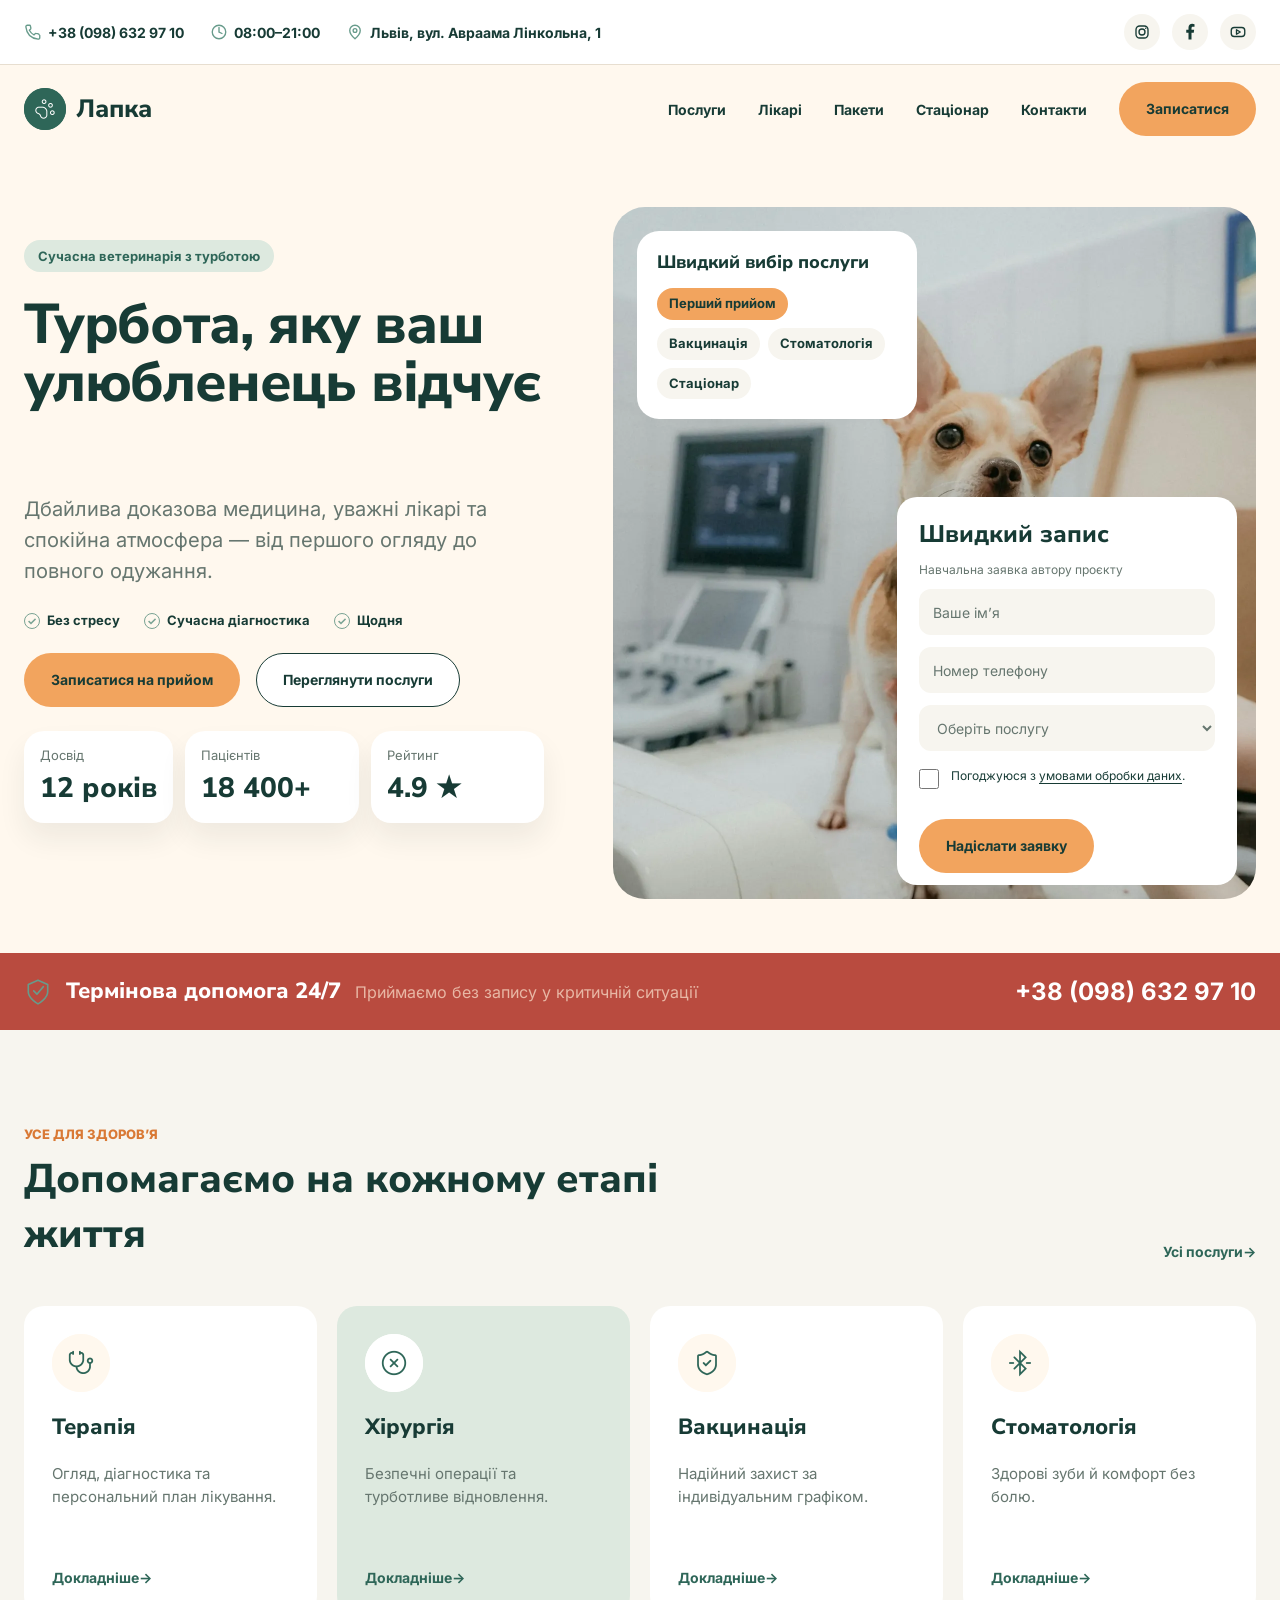
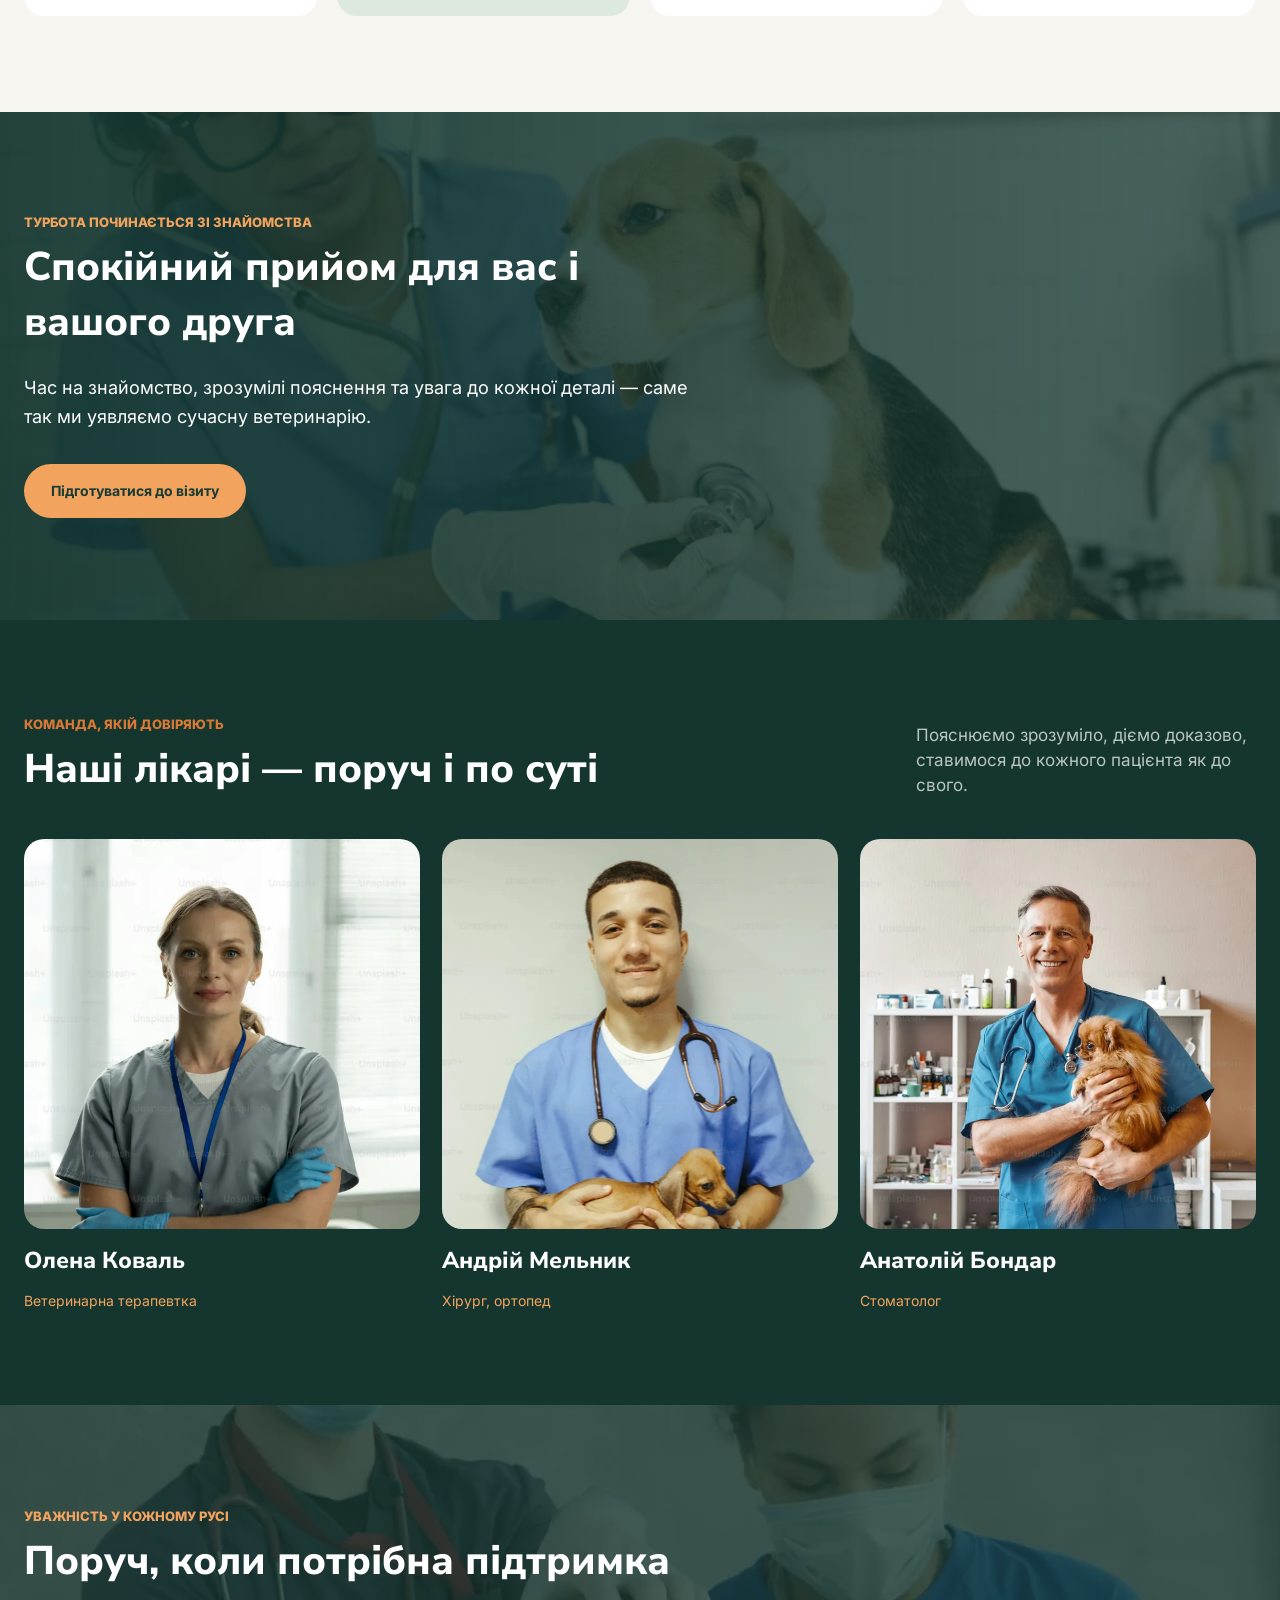
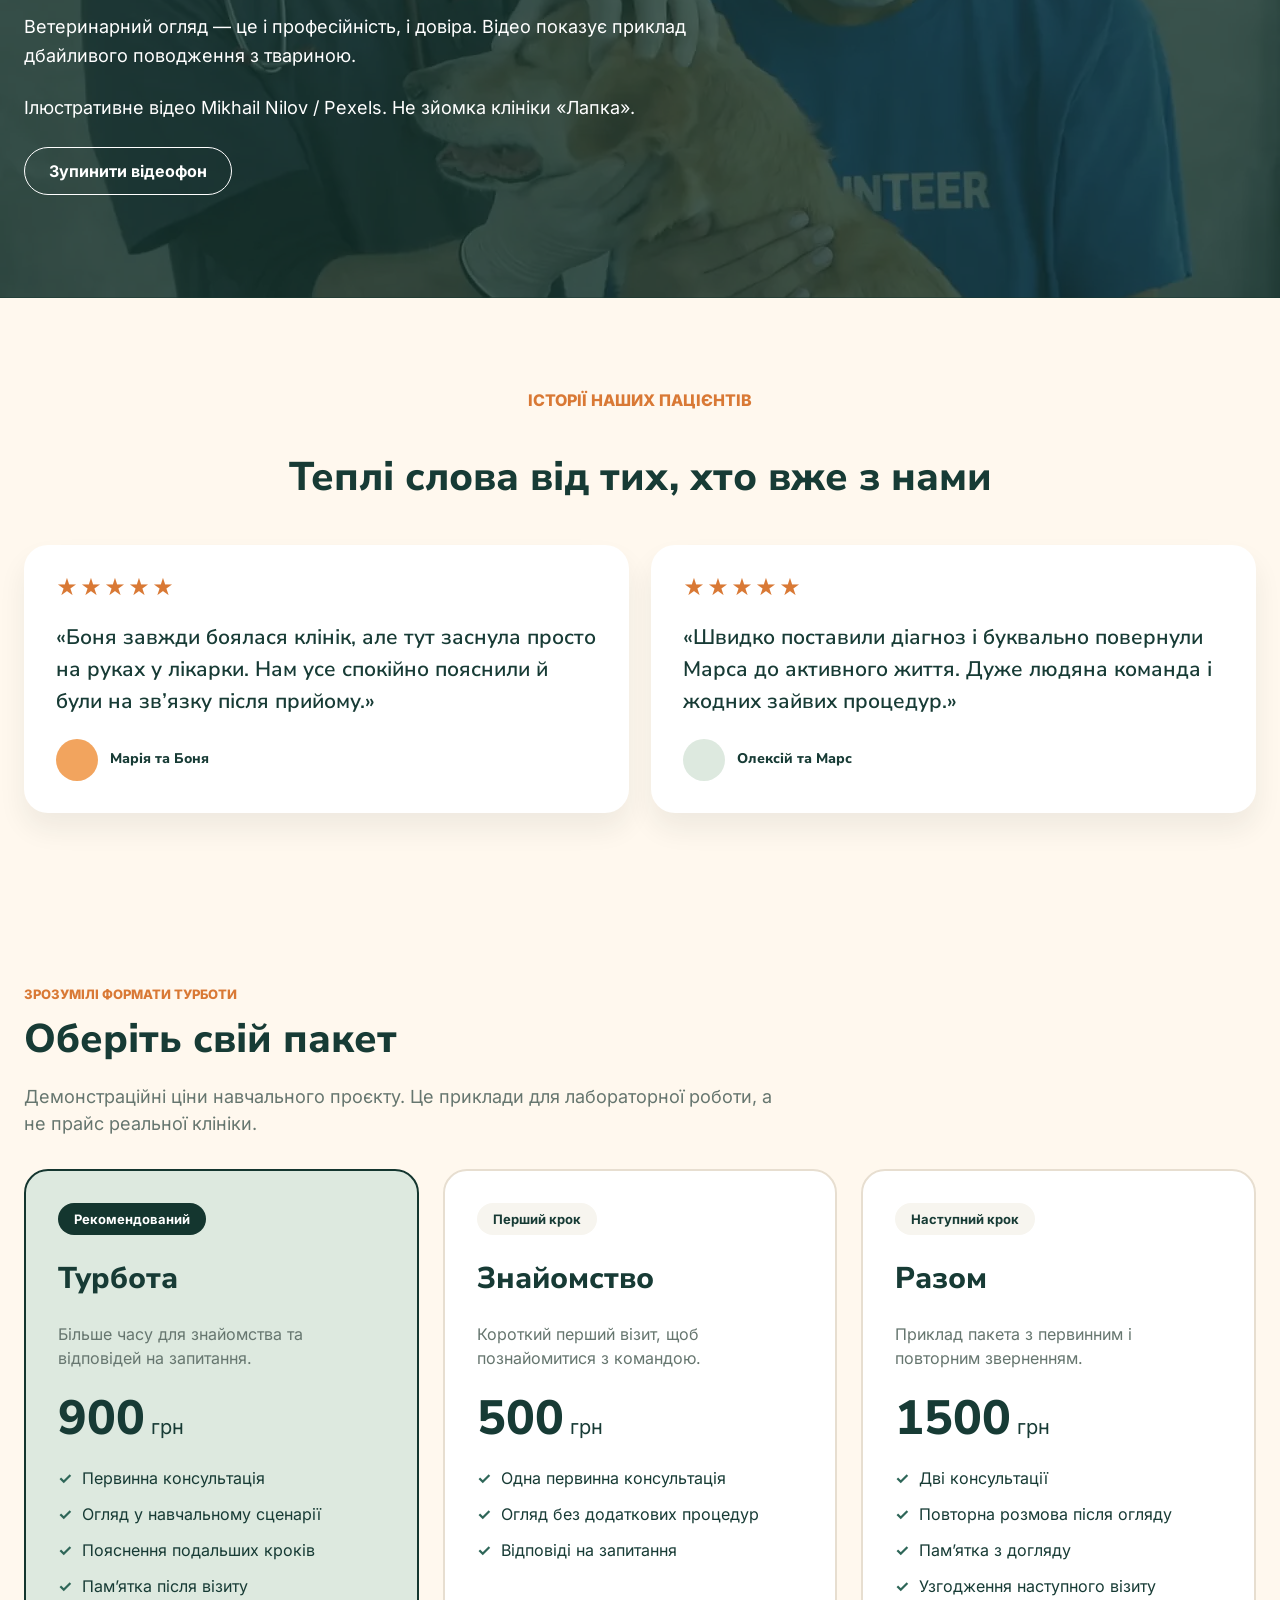
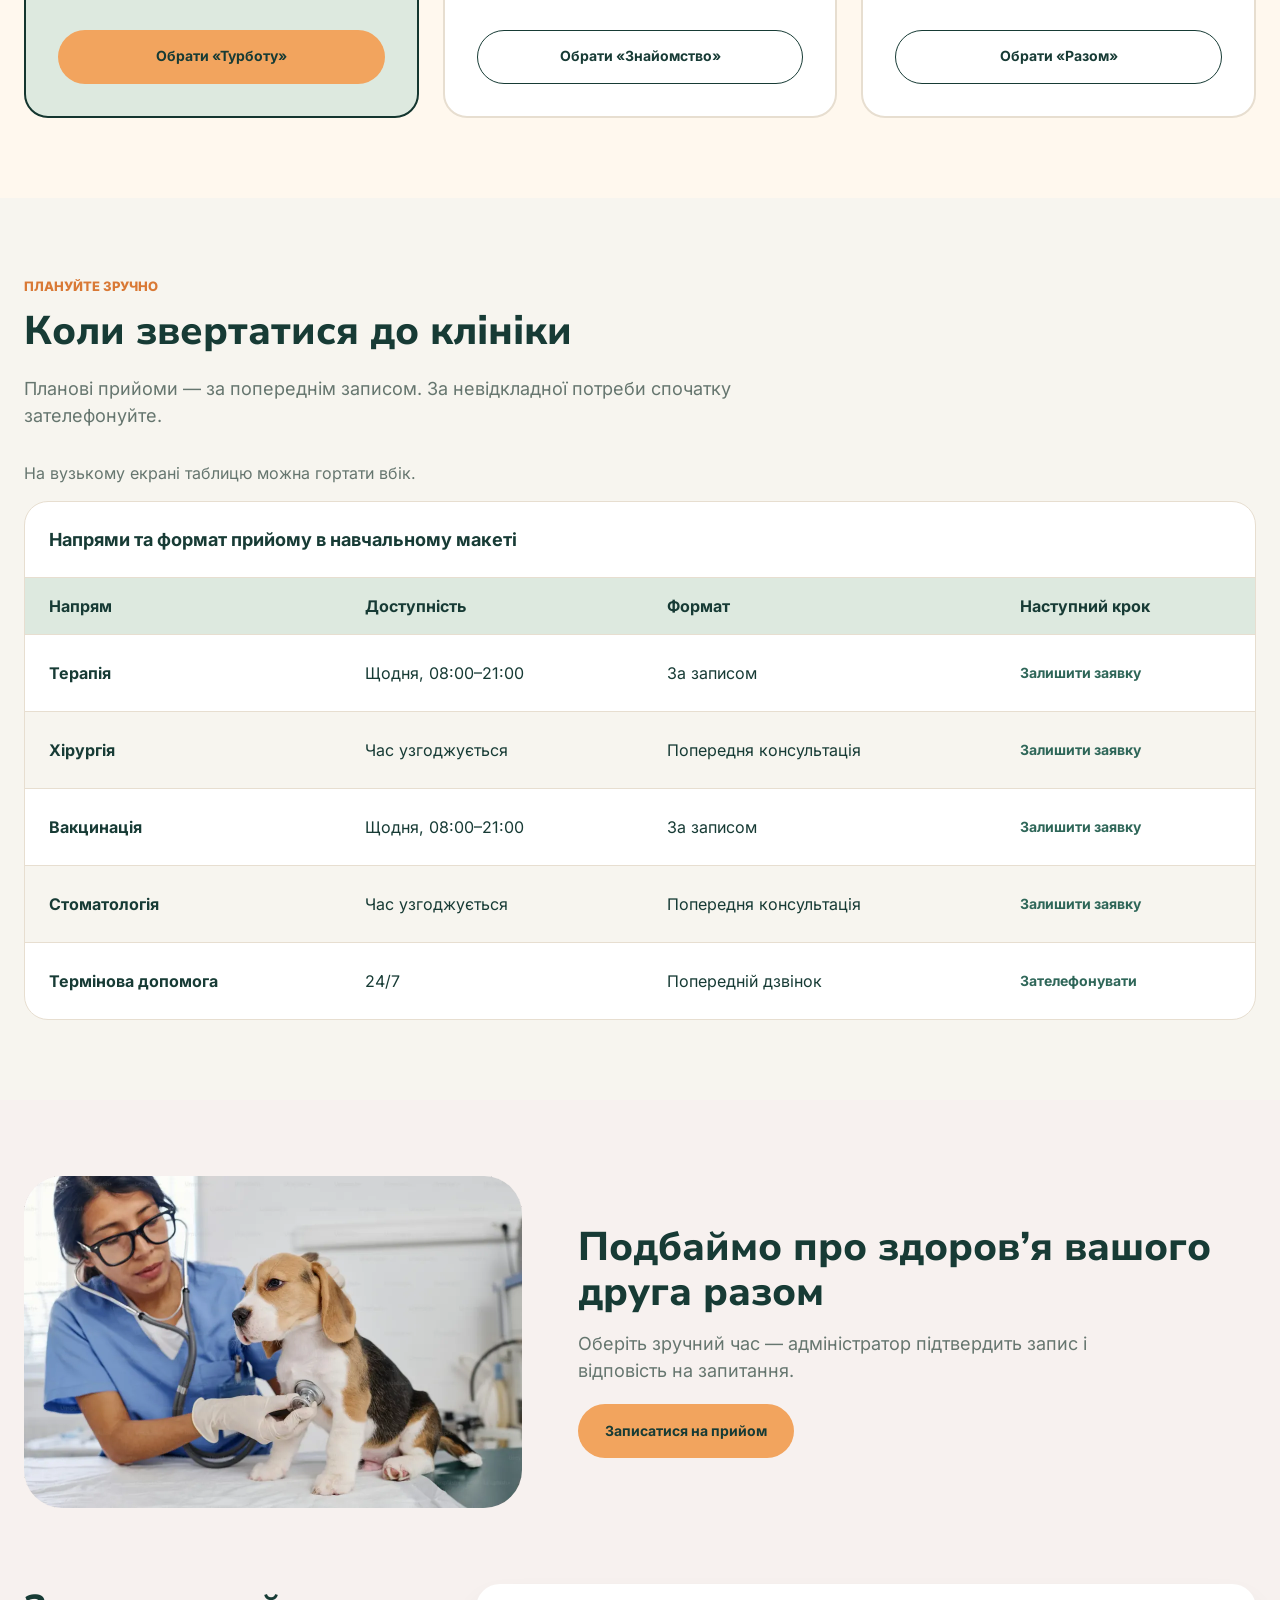
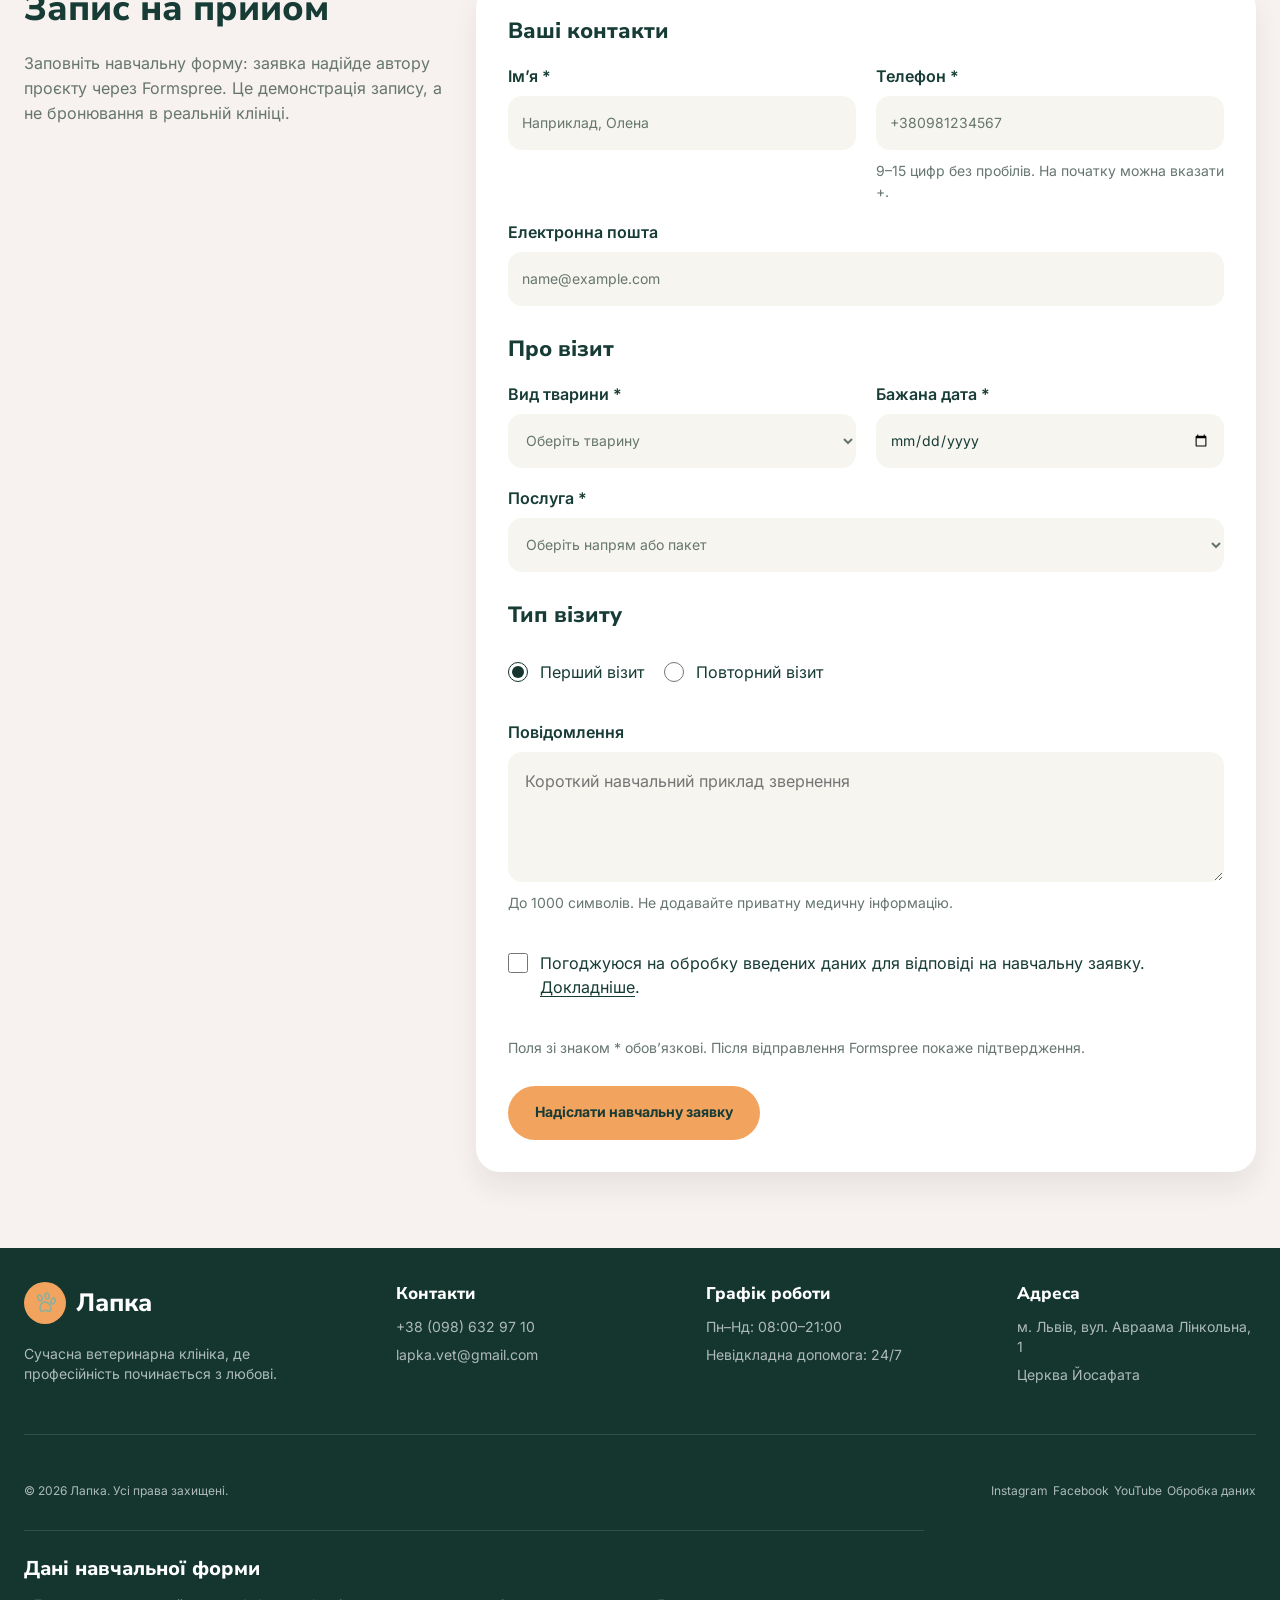
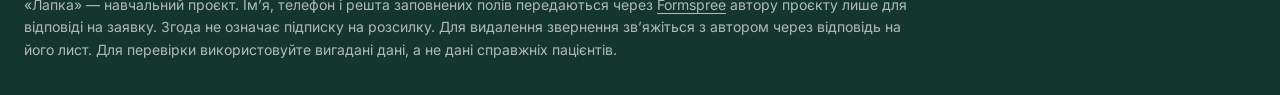
==== commit 02f2b4e3: "Додати оптимізовані медіа, форми Formspree, таблицю та цінові пакети" ====
--- a/index.html
+++ b/index.html
@@ -11,7 +11,10 @@
     <link rel="icon" href="img/paw.svg" type="image/svg+xml">
     <link rel="stylesheet" href="css/fonts.css">
     <link rel="stylesheet" href="css/style.css">
+    <link rel="stylesheet" href="css/media.css">
+    <link rel="stylesheet" href="css/components.css">
     <link rel="stylesheet" href="css/responsive.css">
+    <link rel="stylesheet" href="css/motion.css">
   </head>
   <body id="top">
     <a class="skip-link" href="#main">Перейти до вмісту</a>
@@ -62,6 +65,7 @@
                 </ul>
             </li>
             <li><a href="#doctors">Лікарі</a></li>
+            <li><a href="#pricing">Пакети</a></li>
             <li><a href="#hospital">Стаціонар</a></li>
             <li><a href="#contacts">Контакти</a></li>
           </ul>
@@ -95,13 +99,18 @@
             </ul>
           </div>
           <div class="hero__visual">
-            <img
+            <picture class="hero__picture">
+              <source media="(max-width: 600px)" srcset="img/hero-dog-mobile.webp">
+              <img
               class="hero__photo"
-              src="img/hero-dog.png"
+              src="img/hero-dog.webp"
               alt="Чихуахуа на огляді у ветеринарній клініці"
-              width="654"
-              height="692"
-            >
+              width="1308"
+              height="1384"
+              fetchpriority="high"
+              decoding="async"
+              >
+            </picture>
             <nav class="service-picker" aria-label="Швидкий вибір послуги">
               <h2 class="service-picker__title">Швидкий вибір послуги</h2>
               <ul class="service-picker__list">
@@ -115,9 +124,12 @@
                 <li><a class="service-picker__link" href="#hospital">Стаціонар</a></li>
               </ul>
             </nav>
-            <form class="quick-booking" aria-labelledby="quick-title">
+            <form class="quick-booking" action="https://formspree.io/f/xnpjllab" method="post" aria-labelledby="quick-title">
               <h2 id="quick-title">Швидкий запис</h2>
-              <p>Зателефонуємо протягом 10 хвилин</p>
+              <p>Навчальна заявка автору проєкту</p>
+              <input type="hidden" name="_subject" value="Лапка — швидка навчальна заявка">
+              <fieldset class="quick-booking__fields">
+                <legend class="visually-hidden">Контакти та послуга</legend>
               <label class="visually-hidden" for="quick-name">Ваше ім’я</label>
               <input
                 id="quick-name"
@@ -125,6 +137,8 @@
                 type="text"
                 placeholder="Ваше ім’я"
                 autocomplete="given-name"
+                minlength="2"
+                maxlength="80"
                 required
               >
               <label class="visually-hidden" for="quick-phone">Номер телефону</label>
@@ -134,6 +148,8 @@
                 type="tel"
                 placeholder="Номер телефону"
                 autocomplete="tel"
+                pattern="\+?[0-9]{9,15}"
+                title="Від 9 до 15 цифр, можна почати з +. Наприклад, +380981234567."
                 required
               >
               <label class="visually-hidden" for="quick-service">Оберіть послугу</label>
@@ -144,7 +160,16 @@
                 <option>Стоматологія</option>
                 <option>Стаціонар</option>
               </select>
-              <button class="btn" type="button">Записатися</button>
+              </fieldset>
+              <label class="choice quick-booking__consent" for="quick-consent">
+                <input id="quick-consent" name="consent" type="checkbox" value="yes" required>
+                <span>Погоджуюся з <a href="#privacy">умовами обробки даних</a>.</span>
+              </label>
+              <div class="visually-hidden" aria-hidden="true">
+                <label for="quick-gotcha">Залиште це поле порожнім</label>
+                <input id="quick-gotcha" name="_gotcha" type="text" tabindex="-1" autocomplete="off">
+              </div>
+              <button class="btn" type="submit">Надіслати заявку</button>
             </form>
           </div>
         </div>
@@ -172,30 +197,49 @@
               <span class="service-card__icon">
                 <img src="img/service-therapy.png" alt="" width="58" height="58">
               </span>
-              <h3>Терапія</h3>
-              <p>Огляд, діагностика та персональний план лікування.</p>
-              <a class="text-link" href="#appointment">Докладніше<span aria-hidden="true">→</span></a>
+              <div class="service-card__body">
+                <h3>Терапія</h3>
+                <p>Огляд, діагностика та персональний план лікування.</p>
+              </div>
+              <a class="text-link" href="#appointment" aria-label="Дізнатися більше про терапію"><span class="service-card__link-label">Докладніше</span><span aria-hidden="true">→</span></a>
             </article>
             <article class="service-card service-card--accent" id="surgery">
               <span class="service-card__icon">
                 <img src="img/service-surgery.png" alt="" width="58" height="58">
               </span>
-              <h3>Хірургія</h3>
-              <p>Безпечні операції та турботливе відновлення.</p>
-              <a class="text-link" href="#appointment">Докладніше<span aria-hidden="true">→</span></a>
+              <div class="service-card__body">
+                <h3>Хірургія</h3>
+                <p>Безпечні операції та турботливе відновлення.</p>
+              </div>
+              <a class="text-link" href="#appointment" aria-label="Дізнатися більше про хірургію"><span class="service-card__link-label">Докладніше</span><span aria-hidden="true">→</span></a>
             </article>
             <article class="service-card" id="vaccination">
               <span class="service-card__icon"><img src="img/service-vaccination.png" alt="" width="58" height="58"></span>
-              <h3>Вакцинація</h3>
-              <p>Надійний захист за індивідуальним графіком.</p>
-              <a class="text-link" href="#appointment">Докладніше<span aria-hidden="true">→</span></a>
+              <div class="service-card__body">
+                <h3>Вакцинація</h3>
+                <p>Надійний захист за індивідуальним графіком.</p>
+              </div>
+              <a class="text-link" href="#appointment" aria-label="Дізнатися більше про вакцинацію"><span class="service-card__link-label">Докладніше</span><span aria-hidden="true">→</span></a>
             </article>
             <article class="service-card" id="dentistry">
               <span class="service-card__icon"><img src="img/service-dentistry.png" alt="" width="58" height="58"></span>
-              <h3>Стоматологія</h3>
-              <p>Здорові зуби й комфорт без болю.</p>
-              <a class="text-link" href="#appointment">Докладніше<span aria-hidden="true">→</span></a>
-            </article>
+              <div class="service-card__body">
+                <h3>Стоматологія</h3>
+                <p>Здорові зуби й комфорт без болю.</p>
+              </div>
+              <a class="text-link" href="#appointment" aria-label="Дізнатися більше про стоматологію"><span class="service-card__link-label">Докладніше</span><span aria-hidden="true">→</span></a>
+            </article>
+          </div>
+        </div>
+      </section>
+      <!-- Модуль 04: фонове фото не містить важливого тексту. -->
+      <section class="photo-banner" id="care" aria-labelledby="care-title" tabindex="-1">
+        <div class="container">
+          <div class="media-copy">
+            <p class="eyebrow">Турбота починається зі знайомства</p>
+            <h2 id="care-title">Спокійний прийом для вас і вашого друга</h2>
+            <p>Час на знайомство, зрозумілі пояснення та увага до кожної деталі — саме так ми уявляємо сучасну ветеринарію.</p>
+            <a class="btn" href="#appointment">Підготуватися до візиту</a>
           </div>
         </div>
       </section>
@@ -214,34 +258,53 @@
           <div class="doctors__cards">
             <article class="doctor-card">
               <img
-                src="img/doctor-koval.png"
+                src="img/doctor-koval.webp"
                 alt="Ветеринарна терапевтка Олена Коваль"
-                width="401"
-                height="390"
-              >
+                width="802"
+                height="780"
+               loading="lazy" decoding="async">
               <h3>Олена Коваль</h3>
               <p>Ветеринарна терапевтка</p>
             </article>
             <article class="doctor-card">
               <img
-                src="img/doctor-melnyk.png"
+                src="img/doctor-melnyk.webp"
                 alt="Хірург Андрій Мельник із собакою"
-                width="401"
-                height="390"
-              >
+                width="803"
+                height="780"
+               loading="lazy" decoding="async">
               <h3>Андрій Мельник</h3>
               <p>Хірург, ортопед</p>
             </article>
             <article class="doctor-card">
               <img
-                src="img/doctor-bondar.png"
+                src="img/doctor-bondar.webp"
                 alt="Стоматолог Анатолій Бондар із рудим котом"
-                width="401"
-                height="390"
-              >
+                width="802"
+                height="780"
+               loading="lazy" decoding="async">
               <h3>Анатолій Бондар</h3>
               <p>Стоматолог</p>
             </article>
+          </div>
+        </div>
+      </section>
+      <!-- Модуль 04: декоративне відео; весь зміст доступний у тексті. -->
+      <section class="video-banner" id="clinic-video" aria-labelledby="video-title" tabindex="-1">
+        <input class="visually-hidden video-motion" id="video-motion" type="checkbox" checked aria-label="Показувати рухомий відеофон">
+        <video class="video-banner__video" autoplay muted loop playsinline preload="none" poster="img/vet-video-poster.webp" aria-hidden="true" tabindex="-1">
+          <source src="video/vet-care.mp4" type="video/mp4" media="(prefers-reduced-motion: no-preference)">
+        </video>
+        <div class="container video-banner__content">
+          <div class="media-copy">
+            <p class="eyebrow">Уважність у кожному русі</p>
+            <h2 id="video-title">Поруч, коли потрібна підтримка</h2>
+            <p>Ветеринарний огляд — це і професійність, і довіра. Відео показує приклад дбайливого поводження з твариною.</p>
+            <p class="media-credit">Ілюстративне відео Mikhail Nilov / Pexels. Не зйомка клініки «Лапка».</p>
+            <label class="media-toggle" for="video-motion">
+              <span class="media-toggle__stop">Зупинити відеофон</span>
+              <span class="media-toggle__play">Увімкнути відеофон</span>
+            </label>
           </div>
         </div>
       </section>
@@ -274,18 +337,94 @@
           </div>
         </div>
       </section>
+      <!-- Модуль 06: три повторювані компоненти з демонстраційними цінами. -->
+      <section class="pricing" id="pricing" aria-labelledby="pricing-title" tabindex="-1">
+        <div class="container">
+          <hgroup class="content-heading">
+            <p class="eyebrow">Зрозумілі формати турботи</p>
+            <h2 id="pricing-title">Оберіть свій пакет</h2>
+            <p>Демонстраційні ціни навчального проєкту. Це приклади для лабораторної роботи, а не прайс реальної клініки.</p>
+          </hgroup>
+          <div class="pricing__cards">
+            <article class="price-card price-card--recommended">
+              <span class="price-card__badge">Рекомендований</span>
+              <h3>Турбота</h3>
+              <p class="price-card__description">Більше часу для знайомства та відповідей на запитання.</p>
+              <p class="price-card__price"><strong>900</strong> грн</p>
+              <ul class="price-card__features">
+                <li>Первинна консультація</li>
+                <li>Огляд у навчальному сценарії</li>
+                <li>Пояснення подальших кроків</li>
+                <li>Пам’ятка після візиту</li>
+              </ul>
+              <a class="btn" href="#booking-form" aria-label="Перейти до форми для пакета Турбота">Обрати «Турботу»</a>
+            </article>
+            <article class="price-card">
+              <span class="price-card__badge price-card__badge--neutral">Перший крок</span>
+              <h3>Знайомство</h3>
+              <p class="price-card__description">Короткий перший візит, щоб познайомитися з командою.</p>
+              <p class="price-card__price"><strong>500</strong> грн</p>
+              <ul class="price-card__features">
+                <li>Одна первинна консультація</li>
+                <li>Огляд без додаткових процедур</li>
+                <li>Відповіді на запитання</li>
+              </ul>
+              <a class="btn btn--outline" href="#booking-form" aria-label="Перейти до форми для пакета Знайомство">Обрати «Знайомство»</a>
+            </article>
+            <article class="price-card">
+              <span class="price-card__badge price-card__badge--neutral">Наступний крок</span>
+              <h3>Разом</h3>
+              <p class="price-card__description">Приклад пакета з первинним і повторним зверненням.</p>
+              <p class="price-card__price"><strong>1500</strong> грн</p>
+              <ul class="price-card__features">
+                <li>Дві консультації</li>
+                <li>Повторна розмова після огляду</li>
+                <li>Пам’ятка з догляду</li>
+                <li>Узгодження наступного візиту</li>
+              </ul>
+              <a class="btn btn--outline" href="#booking-form" aria-label="Перейти до форми для пакета Разом">Обрати «Разом»</a>
+            </article>
+          </div>
+        </div>
+      </section>
+      <!-- Модуль 05: таблиця даних, а не засіб розкладки. -->
+      <section class="schedule" id="schedule" aria-labelledby="schedule-title" tabindex="-1">
+        <div class="container">
+          <hgroup class="content-heading">
+            <p class="eyebrow">Плануйте зручно</p>
+            <h2 id="schedule-title">Коли звертатися до клініки</h2>
+            <p>Планові прийоми — за попереднім записом. За невідкладної потреби спочатку зателефонуйте.</p>
+          </hgroup>
+          <p class="table-hint" id="table-hint">На вузькому екрані таблицю можна гортати вбік.</p>
+          <div class="table-scroll" role="region" aria-labelledby="schedule-caption" aria-describedby="table-hint" tabindex="0">
+            <table class="schedule-table">
+              <caption id="schedule-caption">Напрями та формат прийому в навчальному макеті</caption>
+              <thead>
+                <tr><th scope="col">Напрям</th><th scope="col">Доступність</th><th scope="col">Формат</th><th scope="col">Наступний крок</th></tr>
+              </thead>
+              <tbody>
+                <tr><th scope="row">Терапія</th><td>Щодня, 08:00–21:00</td><td>За записом</td><td><a class="text-link" href="#appointment">Залишити заявку</a></td></tr>
+                <tr><th scope="row">Хірургія</th><td>Час узгоджується</td><td>Попередня консультація</td><td><a class="text-link" href="#appointment">Залишити заявку</a></td></tr>
+                <tr><th scope="row">Вакцинація</th><td>Щодня, 08:00–21:00</td><td>За записом</td><td><a class="text-link" href="#appointment">Залишити заявку</a></td></tr>
+                <tr><th scope="row">Стоматологія</th><td>Час узгоджується</td><td>Попередня консультація</td><td><a class="text-link" href="#appointment">Залишити заявку</a></td></tr>
+                <tr><th scope="row">Термінова допомога</th><td>24/7</td><td>Попередній дзвінок</td><td><a class="text-link" href="tel:+380986329710">Зателефонувати</a></td></tr>
+              </tbody>
+            </table>
+          </div>
+        </div>
+      </section>
       <!-- Запрошення та форма запису. -->
       <section class="appointment" id="appointment" aria-labelledby="appointment-title">
         <div class="container">
           <div class="appointment__intro">
             <img
-              src="img/appointment-dog.png"
+              src="img/appointment-dog.webp"
               alt="Ветеринарка оглядає бігля на прийомі"
-              width="498"
-              height="332"
-            >
+              width="996"
+              height="664"
+             loading="lazy" decoding="async">
             <div class="appointment__message">
-              <h2>Подбаймо про здоров’я вашого<br>друга разом</h2>
+              <h2>Подбаймо про здоров’я вашого друга разом</h2>
               <p>Оберіть зручний час — адміністратор підтвердить запис і відповість на запитання.</p>
               <a class="btn" href="#booking-form">Записатися на прийом</a>
             </div>
@@ -294,33 +433,83 @@
             <div class="appointment__description">
               <h2 id="appointment-title">Запис на прийом</h2>
               <p>
-                Заповніть коротку форму — адміністратор зателефонує вам протягом 10 хвилин і погодить зручний час.
+                Заповніть навчальну форму: заявка надійде автору проєкту через Formspree.
+                Це демонстрація запису, а не бронювання в реальній клініці.
               </p>
             </div>
-            <form class="booking-form" id="booking-form" aria-labelledby="appointment-title">
-              <label class="visually-hidden" for="booking-name">Ваше ім’я</label>
-              <input
-                id="booking-name"
-                name="name"
-                type="text"
-                placeholder="Ваше ім’я"
-                autocomplete="given-name"
-                required
-              >
-              <label class="visually-hidden" for="booking-phone">Номер телефону</label>
-              <input
-                id="booking-phone"
-                name="phone"
-                type="tel"
-                placeholder="Номер телефону"
-                autocomplete="tel"
-                required
-              >
-              <label class="visually-hidden" for="booking-pet">Вид тварини</label>
-              <input id="booking-pet" name="pet" type="text" placeholder="Вид тварини" required>
-              <label class="visually-hidden" for="booking-date">Дата візиту</label>
-              <input id="booking-date" name="date" type="text" placeholder="Дата візиту" required>
-              <button class="btn" type="button">Записатися</button>
+            <form class="booking-form" id="booking-form" action="https://formspree.io/f/xnpjllab" method="post" aria-labelledby="appointment-title" aria-describedby="form-note">
+              <input type="hidden" name="_subject" value="Лапка — навчальна заявка на прийом">
+              <fieldset class="form-fields">
+                <legend>Ваші контакти</legend>
+                <div class="form-field">
+                  <label for="booking-name">Ім’я <span aria-hidden="true">*</span></label>
+                  <input id="booking-name" name="name" type="text" autocomplete="name" minlength="2" maxlength="80" placeholder="Наприклад, Олена" required>
+                </div>
+                <div class="form-field">
+                  <label for="booking-phone">Телефон <span aria-hidden="true">*</span></label>
+                  <input id="booking-phone" name="phone" type="tel" autocomplete="tel" inputmode="tel" pattern="\+?[0-9]{9,15}" placeholder="+380981234567" title="Від 9 до 15 цифр, можна почати з +." aria-describedby="phone-hint" required>
+                  <small id="phone-hint">9–15 цифр без пробілів. На початку можна вказати +.</small>
+                </div>
+                <div class="form-field form-field--full">
+                  <label for="booking-email">Електронна пошта</label>
+                  <input id="booking-email" name="email" type="email" autocomplete="email" maxlength="254" placeholder="name@example.com">
+                </div>
+              </fieldset>
+              <fieldset class="form-fields">
+                <legend>Про візит</legend>
+                <div class="form-field">
+                  <label for="booking-pet">Вид тварини <span aria-hidden="true">*</span></label>
+                  <select id="booking-pet" name="pet" required>
+                    <option value="" selected disabled>Оберіть тварину</option>
+                    <option value="dog">Собака</option>
+                    <option value="cat">Кіт</option>
+                    <option value="other">Інша тварина</option>
+                  </select>
+                </div>
+                <div class="form-field">
+                  <label for="booking-date">Бажана дата <span aria-hidden="true">*</span></label>
+                  <input id="booking-date" name="date" type="date" required>
+                </div>
+                <div class="form-field form-field--full">
+                  <label for="booking-service">Послуга <span aria-hidden="true">*</span></label>
+                  <select id="booking-service" name="service" required>
+                    <option value="" selected disabled>Оберіть напрям або пакет</option>
+                    <option>Терапія</option>
+                    <option>Хірургія</option>
+                    <option>Вакцинація</option>
+                    <option>Стоматологія</option>
+                    <option>Пакет «Знайомство»</option>
+                    <option>Пакет «Турбота»</option>
+                    <option>Пакет «Разом»</option>
+                  </select>
+                </div>
+              </fieldset>
+              <fieldset class="form-fields form-fields--choices">
+                <legend>Тип візиту</legend>
+                <label class="choice" for="visit-first">
+                  <input id="visit-first" name="visit_kind" type="radio" value="first" checked required>
+                  <span>Перший візит</span>
+                </label>
+                <label class="choice" for="visit-followup">
+                  <input id="visit-followup" name="visit_kind" type="radio" value="followup">
+                  <span>Повторний візит</span>
+                </label>
+              </fieldset>
+              <div class="form-field">
+                <label for="booking-message">Повідомлення</label>
+                <textarea id="booking-message" name="message" rows="4" maxlength="1000" placeholder="Короткий навчальний приклад звернення" aria-describedby="message-hint"></textarea>
+                <small id="message-hint">До 1000 символів. Не додавайте приватну медичну інформацію.</small>
+              </div>
+              <label class="choice" for="booking-consent">
+                <input id="booking-consent" name="consent" type="checkbox" value="yes" required>
+                <span>Погоджуюся на обробку введених даних для відповіді на навчальну заявку. <a href="#privacy">Докладніше</a>.</span>
+              </label>
+              <div class="visually-hidden" aria-hidden="true">
+                <label for="booking-gotcha">Залиште це поле порожнім</label>
+                <input id="booking-gotcha" name="_gotcha" type="text" tabindex="-1" autocomplete="off">
+              </div>
+              <p class="form-note" id="form-note">Поля зі знаком * обов’язкові. Після відправлення Formspree покаже підтвердження.</p>
+              <button class="btn" type="submit">Надіслати навчальну заявку</button>
             </form>
           </div>
         </div>
@@ -363,10 +552,18 @@
             <ul>
               <li><a href="https://www.instagram.com/">Instagram</a></li>
               <li><a href="https://www.facebook.com/">Facebook</a></li>
-              <li><span>Політика конфіденційності</span></li>
+              <li><a href="https://www.youtube.com/">YouTube</a></li>
+              <li><a href="#privacy">Обробка даних</a></li>
             </ul>
           </nav>
         </div>
+        <section class="privacy" id="privacy" aria-labelledby="privacy-title" tabindex="-1">
+          <h2 id="privacy-title">Дані навчальної форми</h2>
+          <p>«Лапка» — навчальний проєкт. Ім’я, телефон і решта заповнених полів передаються через
+            <a href="https://formspree.io/legal/privacy-policy/">Formspree</a> автору проєкту лише для відповіді на заявку.
+            Згода не означає підписку на розсилку. Для видалення звернення зв’яжіться з автором через відповідь на його лист.
+            Для перевірки використовуйте вигадані дані, а не дані справжніх пацієнтів.</p>
+        </section>
       </div>
     </footer>
   </body>
--- a/css/fonts.css
+++ b/css/fonts.css
@@ -3,7 +3,7 @@
   font-style: normal;
   font-weight: 400;
   font-display: swap;
-  src: url(../fonts/inter-regular.ttf) format('truetype');
+  src: url(../fonts/inter-regular.woff2) format('woff2');
 }
 
 @font-face {
@@ -11,7 +11,7 @@
   font-style: normal;
   font-weight: 500;
   font-display: swap;
-  src: url(../fonts/inter-medium.ttf) format('truetype');
+  src: url(../fonts/inter-medium.woff2) format('woff2');
 }
 
 @font-face {
@@ -19,7 +19,7 @@
   font-style: normal;
   font-weight: 600;
   font-display: swap;
-  src: url(../fonts/inter-semibold.ttf) format('truetype');
+  src: url(../fonts/inter-semibold.woff2) format('woff2');
 }
 
 @font-face {
@@ -27,7 +27,7 @@
   font-style: normal;
   font-weight: 700;
   font-display: swap;
-  src: url(../fonts/inter-bold.ttf) format('truetype');
+  src: url(../fonts/inter-bold.woff2) format('woff2');
 }
 
 @font-face {
@@ -35,7 +35,7 @@
   font-style: normal;
   font-weight: 800;
   font-display: swap;
-  src: url(../fonts/inter-extrabold.ttf) format('truetype');
+  src: url(../fonts/inter-extrabold.woff2) format('woff2');
 }
 
 @font-face {
@@ -44,7 +44,7 @@
   font-weight: 700;
   font-stretch: normal;
   font-display: swap;
-  src: url(../fonts/nunito-sans-bold.ttf) format('truetype');
+  src: url(../fonts/nunito-sans-bold.woff2) format('woff2');
 }
 
 @font-face {
@@ -53,7 +53,7 @@
   font-weight: 800;
   font-stretch: normal;
   font-display: swap;
-  src: url(../fonts/nunito-sans-extrabold.ttf) format('truetype');
+  src: url(../fonts/nunito-sans-extrabold.woff2) format('woff2');
 }
 
 @font-face {
@@ -62,5 +62,5 @@
   font-weight: 600;
   font-stretch: normal;
   font-display: swap;
-  src: url(../fonts/nunito-sans-600.ttf) format('truetype');
+  src: url(../fonts/nunito-sans-600.woff2) format('woff2');
 }
--- a/css/media.css
+++ b/css/media.css
@@ -0,0 +1,105 @@
+/* Модуль 04. Зображення та відео мають текстову альтернативу. */
+
+.hero__picture {
+  display: block;
+  width: 100%;
+  height: 100%;
+}
+
+.photo-banner,
+.video-banner {
+  position: relative;
+  isolation: isolate;
+  padding: clamp(64px, 8vw, 112px) 0;
+  overflow: hidden;
+  color: var(--white);
+  background-color: var(--green);
+  background-size: cover;
+  background-position: center;
+}
+
+.photo-banner {
+  background-image: linear-gradient(90deg, rgb(20 54 47 / 94%), rgb(20 54 47 / 70%)), url('../img/appointment-dog.webp');
+}
+
+.video-banner {
+  background-image: linear-gradient(rgb(20 54 47 / 75%), rgb(20 54 47 / 75%)), url('../img/vet-video-poster.webp');
+}
+
+.video-banner::after {
+  position: absolute;
+  inset: 0;
+  z-index: -1;
+  content: '';
+  background: rgb(20 54 47 / 75%);
+  pointer-events: none;
+}
+
+.video-banner__video {
+  position: absolute;
+  inset: 0;
+  z-index: -2;
+  width: 100%;
+  height: 100%;
+  object-fit: cover;
+}
+
+.media-copy {
+  max-width: 680px;
+}
+
+.media-copy .eyebrow {
+  color: var(--orange);
+}
+
+.media-copy > p:not(.eyebrow) {
+  margin-top: 24px;
+  color: var(--white);
+  font-size: 18px;
+  line-height: 1.6;
+}
+
+.media-copy .btn {
+  margin-top: 32px;
+}
+
+.media-copy .media-credit {
+  font-size: 14px;
+}
+
+.media-toggle {
+  display: inline-flex;
+  align-items: center;
+  justify-content: center;
+  min-height: 48px;
+  margin-top: 24px;
+  padding: 12px 24px;
+  border: 1px solid currentColor;
+  border-radius: 999px;
+  font-size: 16px;
+  font-weight: 700;
+  cursor: pointer;
+}
+
+.media-toggle:hover {
+  color: var(--green);
+  background: var(--white);
+}
+
+.video-motion:focus-visible ~ .video-banner__content .media-toggle {
+  outline: 3px solid var(--orange);
+  outline-offset: 5px;
+}
+
+.video-motion:not(:checked) ~ .video-banner__video {
+  visibility: hidden;
+}
+
+.media-toggle__play,
+.video-motion:not(:checked) ~ .video-banner__content .media-toggle__stop {
+  display: none;
+}
+
+.video-motion:not(:checked) ~ .video-banner__content .media-toggle__play {
+  display: inline;
+}
--- a/css/components.css
+++ b/css/components.css
@@ -0,0 +1,342 @@
+/* Форми та таблиця — модуль 05. */
+
+:root {
+  --radius-card: 24px;
+  --radius-field: 14px;
+  --space-small: 12px;
+  --space-medium: 24px;
+  --space-large: 48px;
+}
+
+article[id],
+.privacy {
+  scroll-margin-top: 24px;
+}
+
+.quick-booking__fields,
+.form-fields {
+  display: flex;
+  flex-wrap: wrap;
+  gap: 20px;
+  min-width: 0;
+  margin: 0;
+  padding: 0;
+  border: 0;
+}
+
+.quick-booking__fields {
+  flex-direction: column;
+  gap: 12px;
+}
+
+.form-fields legend {
+  margin-bottom: 20px;
+  padding: 0;
+  font-family: 'Nunito Sans', sans-serif;
+  font-size: 22px;
+  font-weight: 800;
+}
+
+.booking-form {
+  gap: 28px;
+  min-width: 0;
+  padding: 32px;
+}
+
+.form-field {
+  display: flex;
+  flex: 1 1 calc(50% - 10px);
+  flex-direction: column;
+  gap: 10px;
+  min-width: 0;
+}
+
+.form-field--full {
+  flex-basis: 100%;
+}
+
+.form-field label {
+  font-size: 16px;
+  font-weight: 600;
+}
+
+.form-field small,
+.form-note {
+  color: var(--muted);
+  font-size: 14px;
+  line-height: 1.5;
+}
+
+textarea {
+  width: 100%;
+  min-height: 128px;
+  padding: 16px;
+  border: 1px solid transparent;
+  border-radius: var(--radius-field);
+  color: var(--ink);
+  background: var(--soft);
+  font: inherit;
+  line-height: 1.5;
+  resize: vertical;
+}
+
+textarea:focus-visible,
+.table-scroll:focus-visible,
+summary:focus-visible {
+  outline: 3px solid var(--orange-dark);
+  outline-offset: 5px;
+}
+
+select {
+  appearance: auto;
+}
+
+.choice {
+  display: flex;
+  align-items: flex-start;
+  gap: 12px;
+  min-height: 44px;
+  padding: 10px 0;
+  font-size: 16px;
+  line-height: 1.5;
+  cursor: pointer;
+}
+
+.choice input {
+  flex: 0 0 20px;
+  width: 20px;
+  height: 20px;
+  margin: 2px 0 0;
+  padding: 0;
+  accent-color: var(--green);
+}
+
+.quick-booking__consent {
+  padding: 4px 0;
+  font-size: 12px;
+  line-height: 1.5;
+}
+
+.choice a,
+.privacy a {
+  text-decoration: underline;
+  text-underline-offset: 3px;
+}
+
+input:user-invalid,
+select:user-invalid,
+textarea:user-invalid {
+  outline: 2px solid var(--red);
+  outline-offset: 2px;
+}
+
+.choice input:user-invalid {
+  outline-offset: 3px;
+}
+
+.schedule {
+  padding: 80px 0;
+  background: var(--soft);
+}
+
+.content-heading {
+  max-width: 760px;
+  margin-bottom: 32px;
+}
+
+.content-heading > p:last-child {
+  margin-top: 16px;
+  font-size: 18px;
+}
+
+.table-hint {
+  margin-bottom: 16px;
+  font-size: 16px;
+}
+
+.table-scroll {
+  width: 100%;
+  overflow-x: auto;
+  border: 1px solid var(--header-line);
+  border-radius: var(--radius-card);
+  background: var(--white);
+}
+
+.schedule-table {
+  width: 100%;
+  min-width: 720px;
+  border-collapse: collapse;
+  font-size: 16px;
+  line-height: 1.5;
+  text-align: left;
+}
+
+.schedule-table caption {
+  padding: 24px;
+  color: var(--ink);
+  font-size: 18px;
+  font-weight: 700;
+  text-align: left;
+}
+
+.schedule-table th,
+.schedule-table td {
+  padding: 16px 24px;
+  border-top: 1px solid var(--header-line);
+  vertical-align: middle;
+}
+
+.schedule-table thead {
+  background: var(--sage);
+}
+
+.schedule-table tbody tr:nth-child(even) {
+  background: var(--soft);
+}
+
+.schedule-table .text-link {
+  display: inline-flex;
+  align-items: center;
+  min-height: 44px;
+}
+
+.privacy {
+  max-width: 900px;
+  margin-top: 32px;
+  padding-top: 24px;
+  border-top: 1px solid var(--footer-line);
+}
+
+.privacy h2 {
+  margin-bottom: 12px;
+  font-size: 20px;
+}
+
+.privacy p {
+  font-size: 14px;
+  line-height: 1.6;
+}
+
+/* Модуль 06. Базова картка та її рекомендований варіант. */
+
+.service-card__body {
+  display: flex;
+  flex-direction: column;
+  gap: 20px;
+}
+
+.service-card .text-link {
+  gap: 6px;
+  margin-top: auto;
+}
+
+.pricing {
+  padding: 80px 0;
+  background: var(--cream);
+}
+
+.pricing__cards {
+  display: flex;
+  align-items: stretch;
+  gap: var(--space-medium);
+}
+
+.price-card {
+  display: flex;
+  flex: 1 1 0;
+  flex-direction: column;
+  align-items: flex-start;
+  gap: var(--space-medium);
+  min-width: 0;
+  padding: 32px;
+  border: 2px solid var(--header-line);
+  border-radius: var(--radius-card);
+  background: var(--white);
+}
+
+.price-card:hover,
+.price-card:focus-within {
+  background: var(--soft);
+}
+
+.price-card--recommended {
+  border-color: var(--green);
+  background: var(--sage);
+}
+
+.price-card--recommended:hover,
+.price-card--recommended:focus-within {
+  background: #cbded0;
+}
+
+.price-card__badge {
+  padding: 8px 16px;
+  border-radius: 999px;
+  color: var(--white);
+  background: var(--green);
+  font-size: 13px;
+  font-weight: 700;
+}
+
+.price-card__badge--neutral {
+  color: var(--ink);
+  background: var(--soft);
+}
+
+.price-card h3 {
+  font-size: 30px;
+}
+
+.price-card__description {
+  font-size: 16px;
+}
+
+.price-card__price {
+  color: var(--ink);
+  font-size: 20px;
+  white-space: nowrap;
+}
+
+.price-card__price strong {
+  font-family: 'Nunito Sans', sans-serif;
+  font-size: 48px;
+  font-weight: 800;
+  line-height: 1;
+}
+
+.price-card__features {
+  display: flex;
+  flex-direction: column;
+  gap: var(--space-small);
+  margin-bottom: 8px;
+  font-size: 16px;
+  line-height: 1.5;
+}
+
+.price-card__features li {
+  position: relative;
+  padding-left: 24px;
+}
+
+.price-card__features li::before {
+  position: absolute;
+  left: 0;
+  content: '✓';
+  color: var(--link);
+  font-weight: 700;
+}
+
+.price-card > .btn {
+  width: 100%;
+  margin-top: auto;
+}
+
+.btn:active {
+  transform: translateY(1px);
+}
+
+.btn:disabled {
+  cursor: not-allowed;
+  opacity: 0.55;
+  transform: none;
+}
--- a/css/responsive.css
+++ b/css/responsive.css
@@ -276,6 +276,7 @@
     background: var(--cream);
     box-shadow: var(--shadow);
     visibility: hidden;
+    scroll-margin-top: 96px;
   }
 
   /* Кнопки надсилають порожню GET-форму до якоря. :target зберігає
@@ -368,6 +369,7 @@
   }
 
   .testimonials__cards,
+  .pricing__cards,
   .appointment__intro,
   .appointment__inner {
     flex-direction: column;
@@ -407,7 +409,8 @@
   }
 
   .header__top {
-    padding: 0;
+    /* Ці самі контакти й соціальні посилання доступні в підвалі. */
+    display: none;
   }
 
   .header__contacts {
@@ -449,7 +452,46 @@
   }
 
   .hero__content {
-    gap: 20px;
+    display: contents;
+  }
+
+  .hero__inner {
+    gap: 24px;
+    padding-top: 32px;
+    padding-bottom: 32px;
+  }
+
+  .hero__badge {
+    order: 1;
+    align-self: flex-start;
+  }
+
+  .hero h1 {
+    order: 2;
+  }
+
+  .hero__description {
+    order: 3;
+  }
+
+  .hero__actions {
+    order: 4;
+  }
+
+  .hero__visual {
+    order: 5;
+  }
+
+  .hero__benefits {
+    order: 6;
+  }
+
+  .statistics {
+    order: 7;
+  }
+
+  .hero__actions .btn--outline {
+    display: none;
   }
 
   h1 {
@@ -491,8 +533,16 @@
   .statistics__item,
   .statistics__item:first-child,
   .statistics__item:nth-child(2) {
+    flex-direction: row;
+    align-items: center;
+    justify-content: space-between;
     flex: 1 1 100%;
-    min-height: 76px;
+    min-height: 56px;
+    padding: 12px 16px;
+  }
+
+  .statistics__item span {
+    font-size: 16px;
   }
 
   .hero__visual {
@@ -506,6 +556,18 @@
     height: auto;
     aspect-ratio: 343 / 300;
     border-radius: 24px;
+  }
+
+  .hero__picture {
+    height: auto;
+  }
+
+  .media-copy > p:not(.eyebrow) {
+    font-size: 16px;
+  }
+
+  .media-toggle {
+    width: 100%;
   }
 
   .service-picker,
@@ -517,6 +579,12 @@
     border-radius: 20px;
   }
 
+  .hero__visual .service-picker,
+  .hero__visual .quick-booking {
+    /* Послуги є в меню, а всі поля — у головній формі запису. */
+    display: none;
+  }
+
   .service-picker__link {
     display: flex;
     align-items: center;
@@ -653,6 +721,69 @@
     padding: 24px;
   }
 
+  .form-field {
+    flex-basis: 100%;
+  }
+
+  .form-field small,
+  .form-note,
+  .privacy p,
+  .quick-booking__consent {
+    font-size: 16px;
+  }
+
+  .schedule {
+    padding: 48px 0;
+  }
+
+  .pricing {
+    padding: 48px 0;
+  }
+
+  .price-card {
+    padding: 24px;
+  }
+
+  .service-card {
+    flex-direction: row;
+    align-items: center;
+    gap: 12px;
+    padding: 20px 16px;
+  }
+
+  .service-card__body {
+    flex: 1;
+    min-width: 0;
+    gap: 6px;
+  }
+
+  .service-card h3 {
+    font-size: 20px;
+    line-height: 1.2;
+  }
+
+  .service-card__icon,
+  .service-card__icon img {
+    width: 44px;
+    height: 44px;
+  }
+
+  .service-card .text-link {
+    flex: 0 0 44px;
+    justify-content: center;
+    margin: 0;
+    font-size: 24px;
+  }
+
+  .service-card__link-label {
+    position: absolute;
+    width: 1px;
+    height: 1px;
+    overflow: hidden;
+    clip-path: inset(50%);
+    white-space: nowrap;
+  }
+
   .footer__columns {
     flex-direction: column;
     gap: 32px;
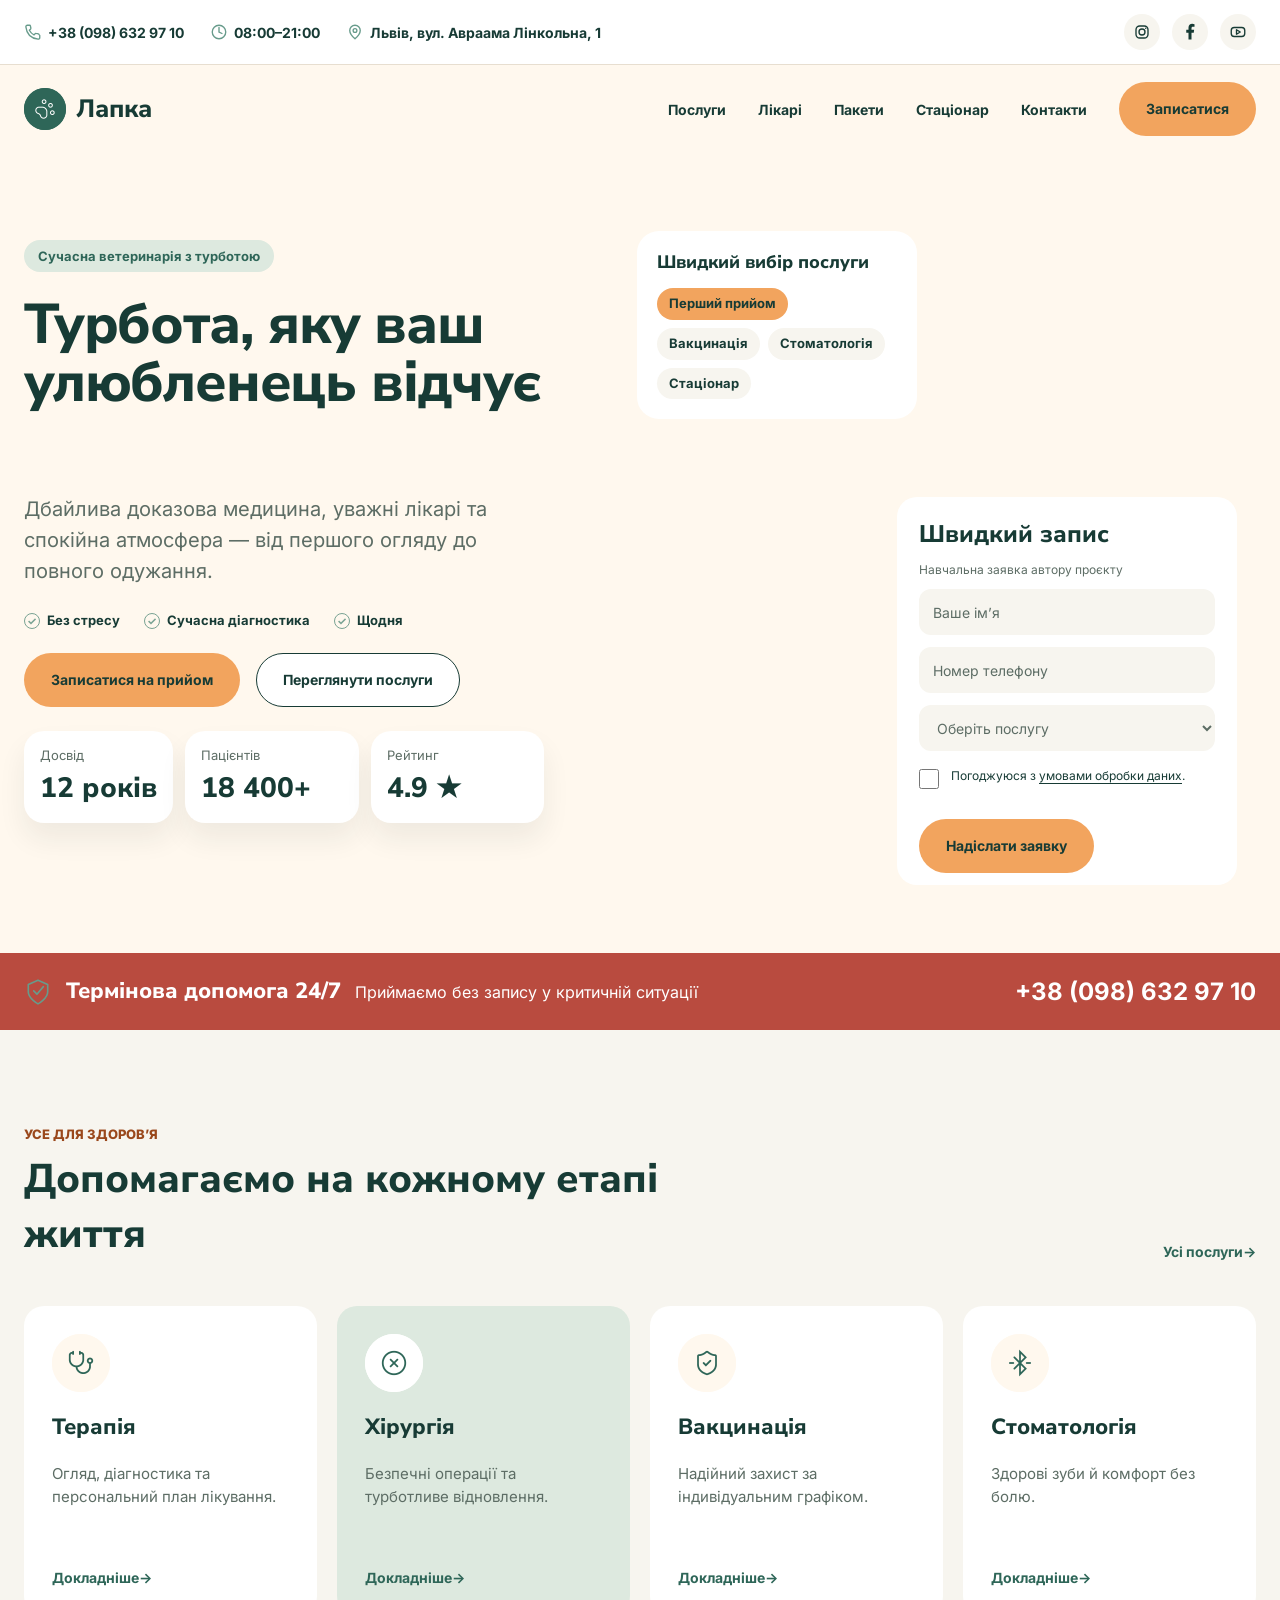
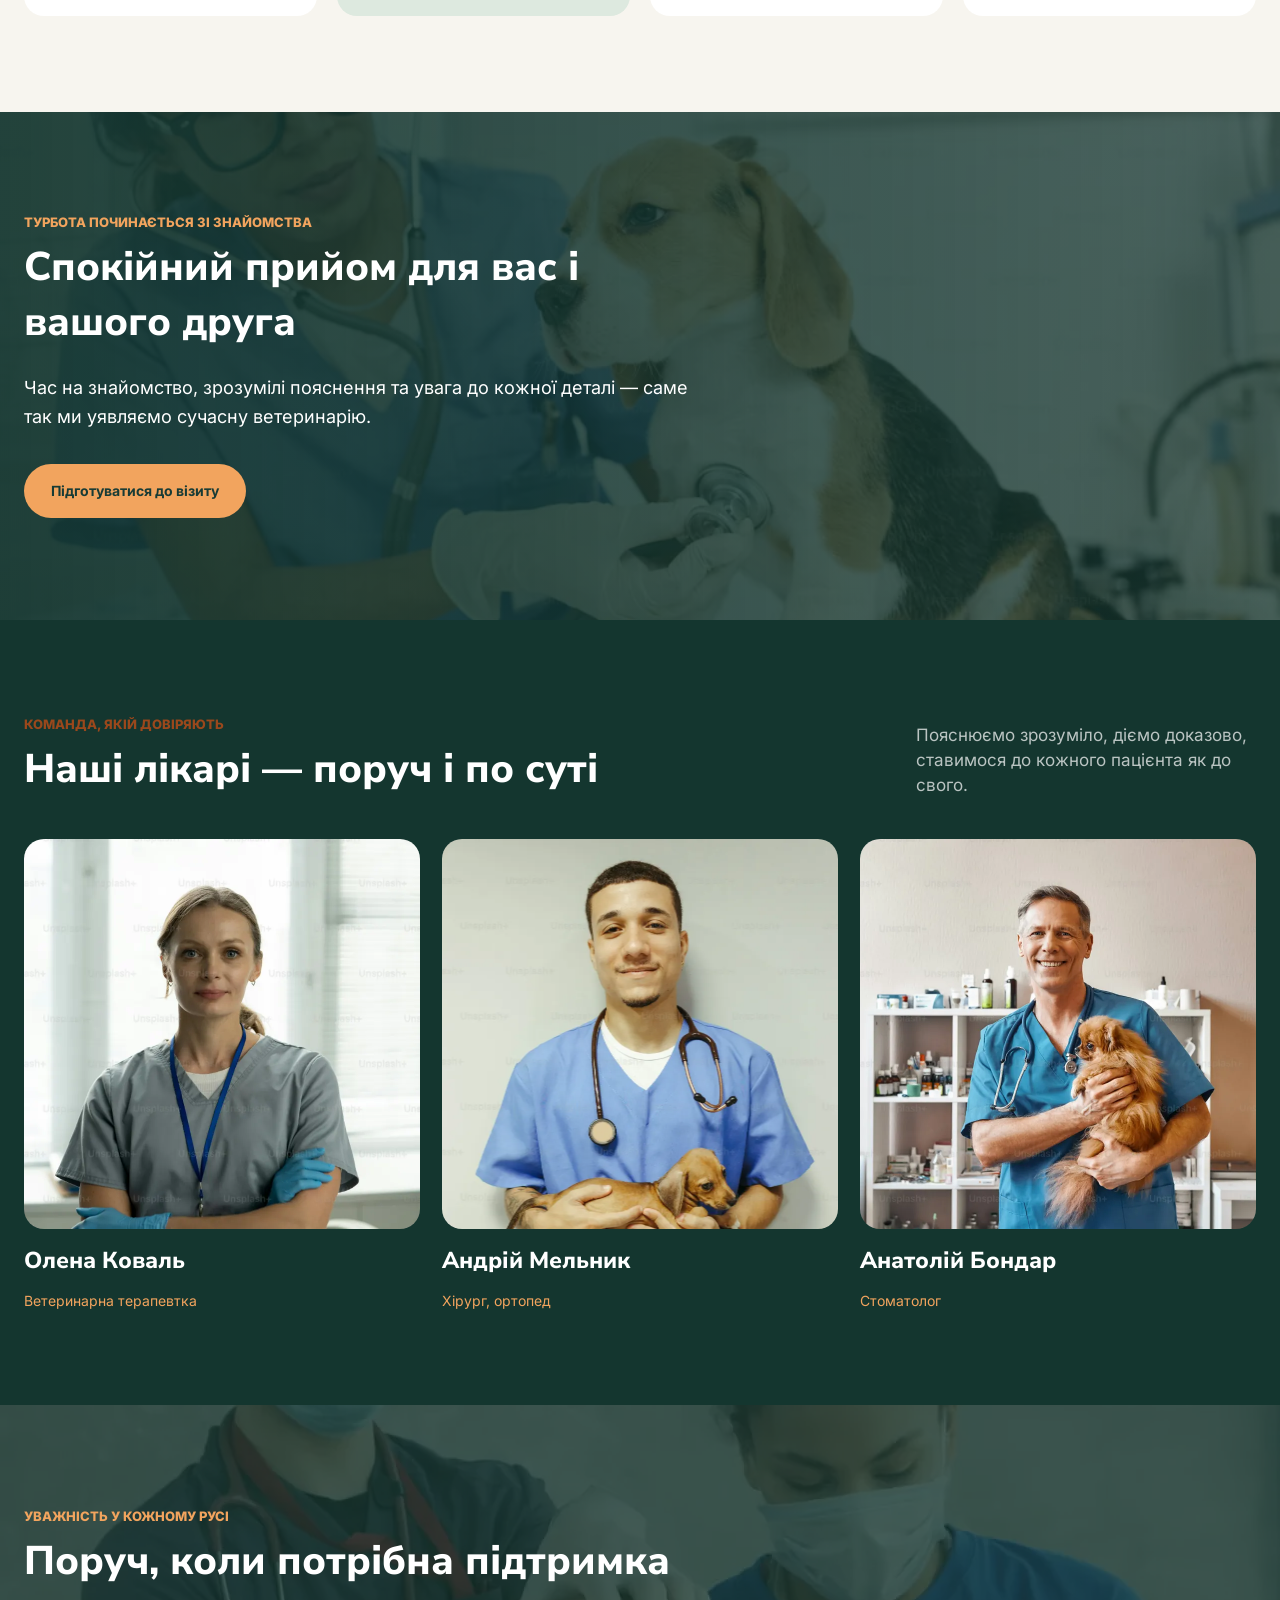
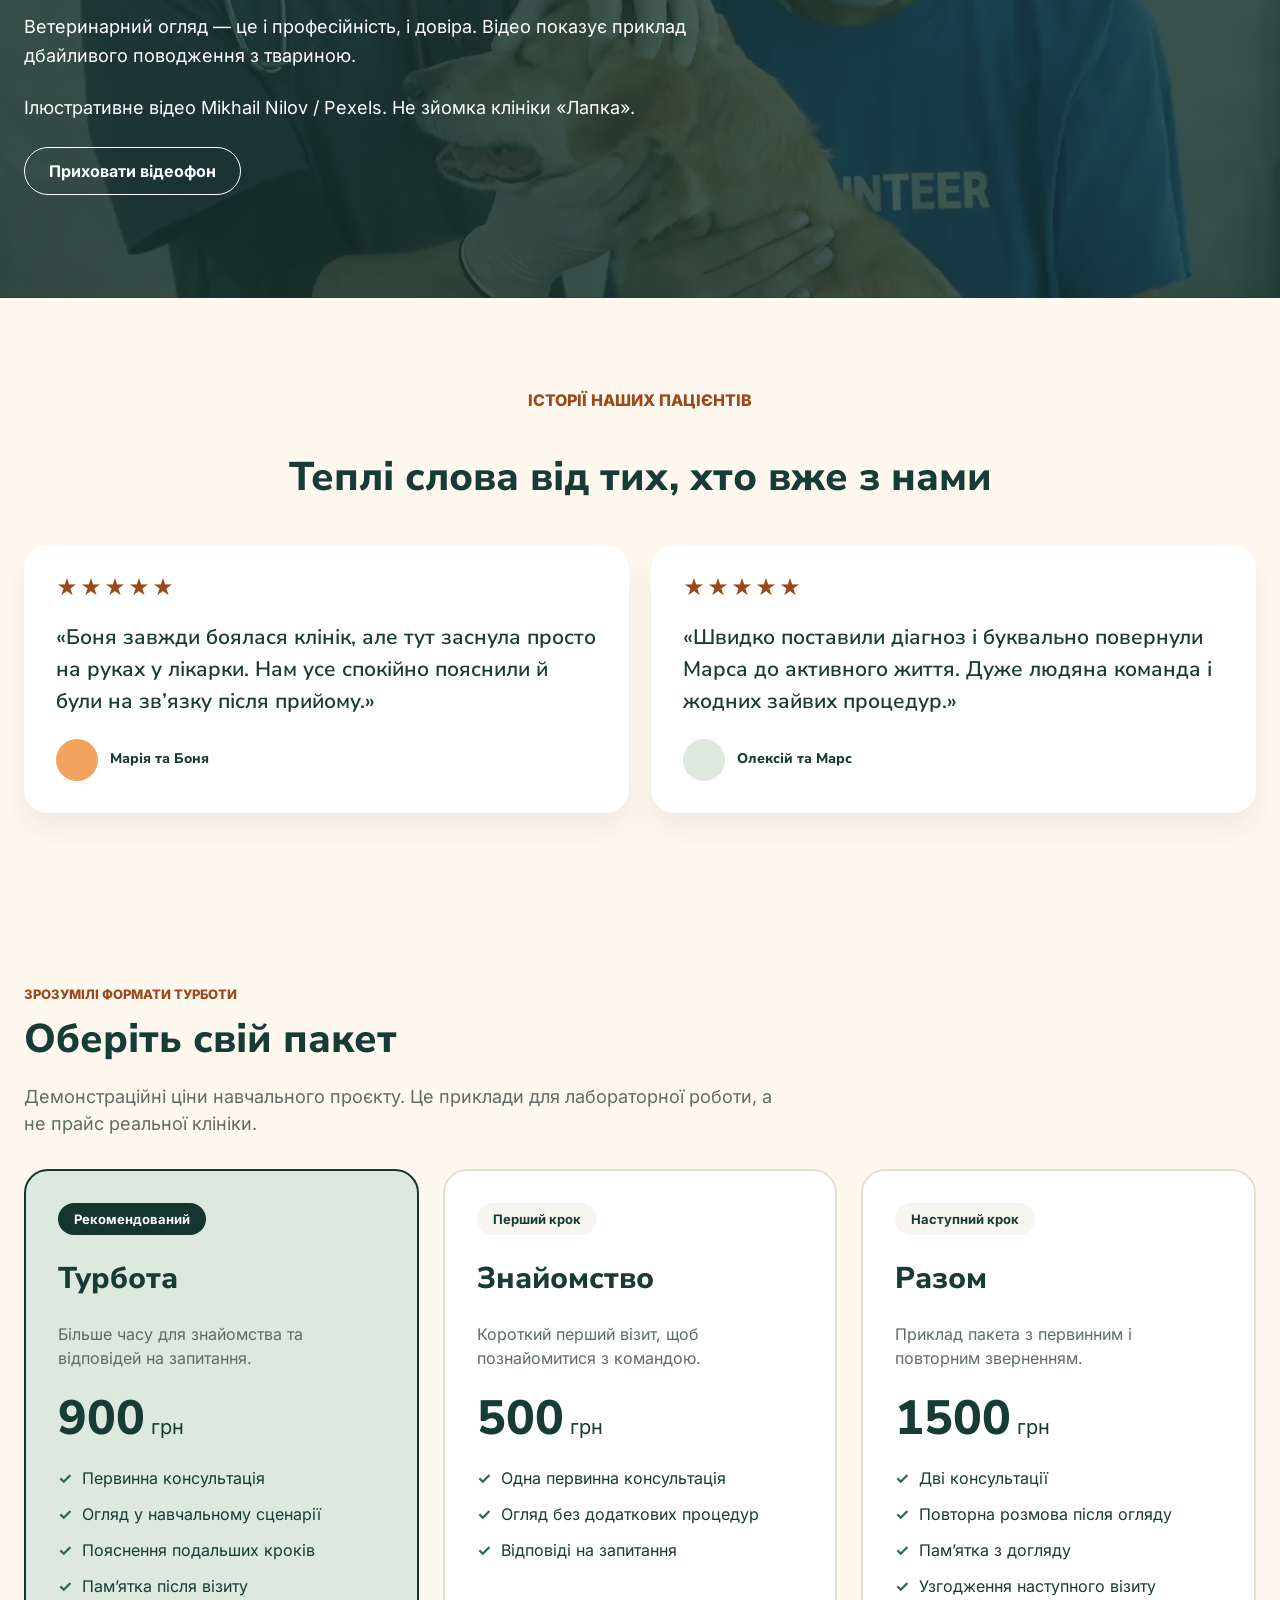
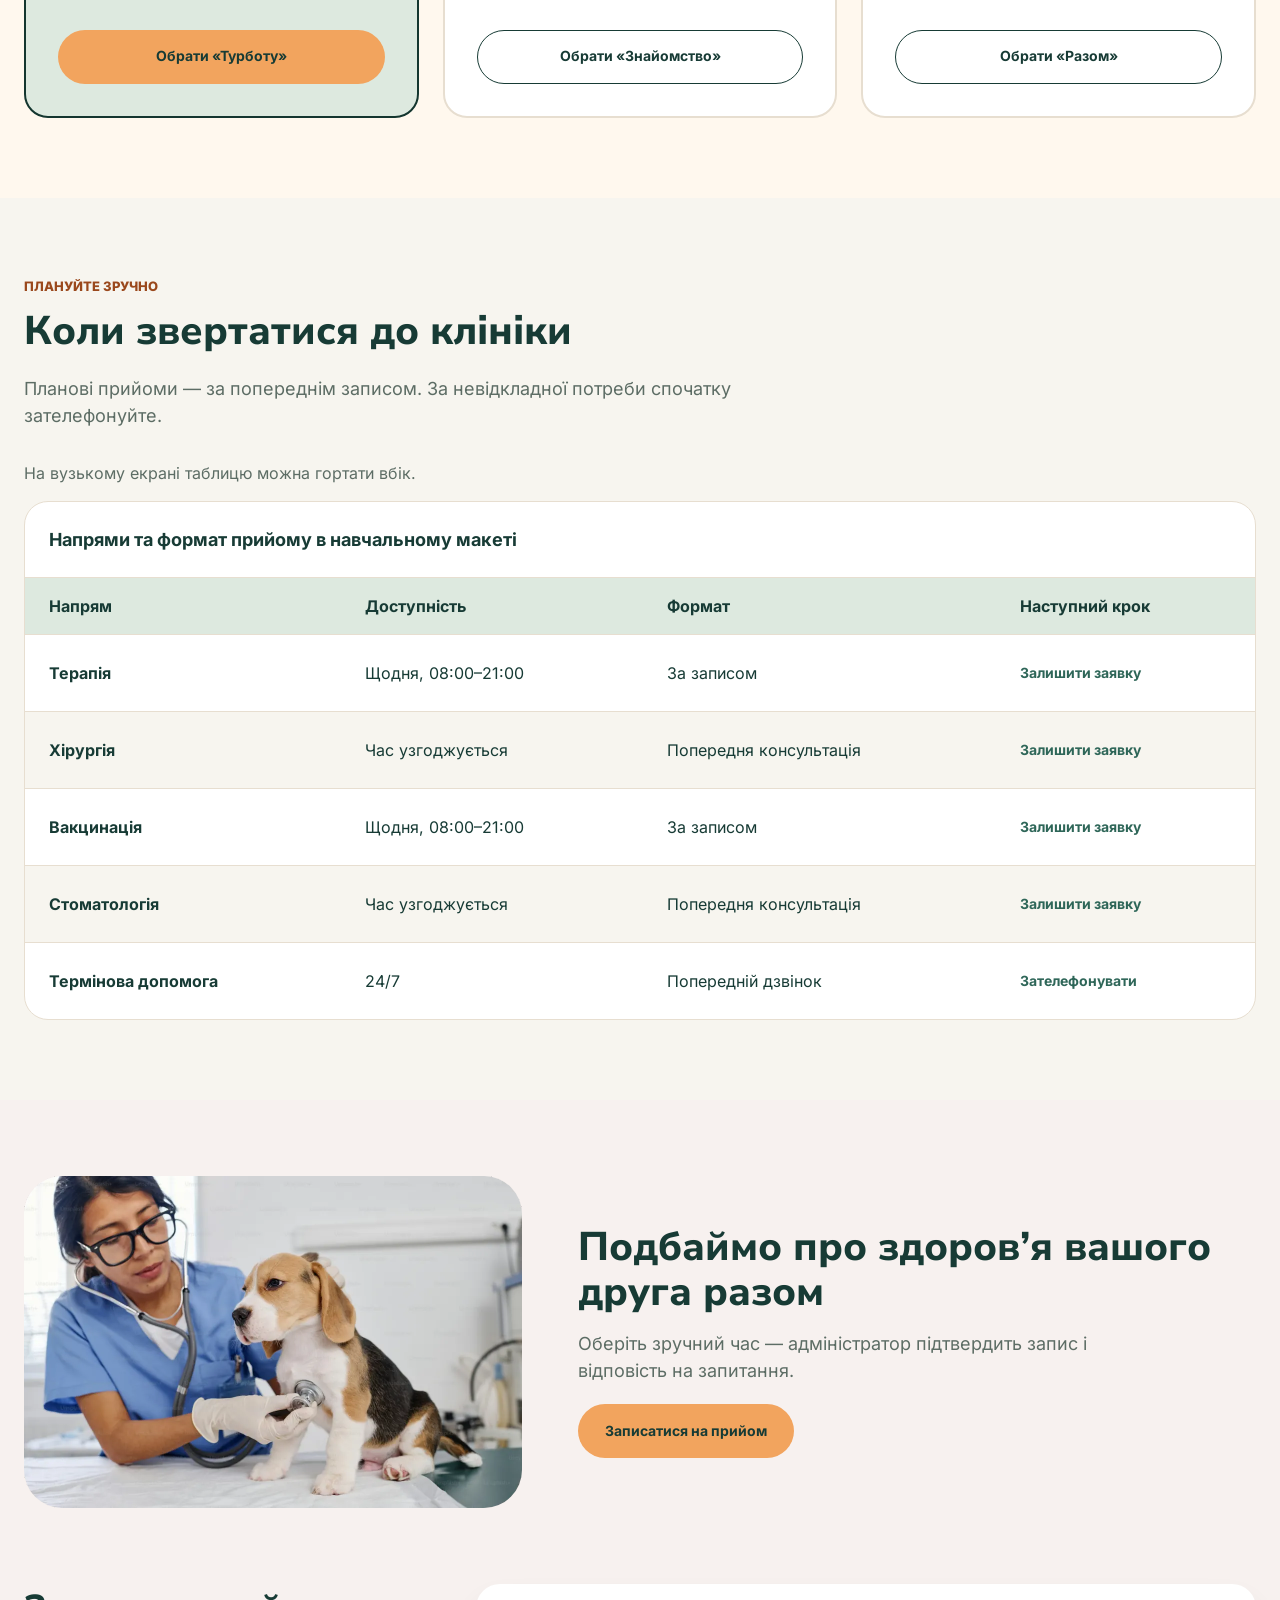
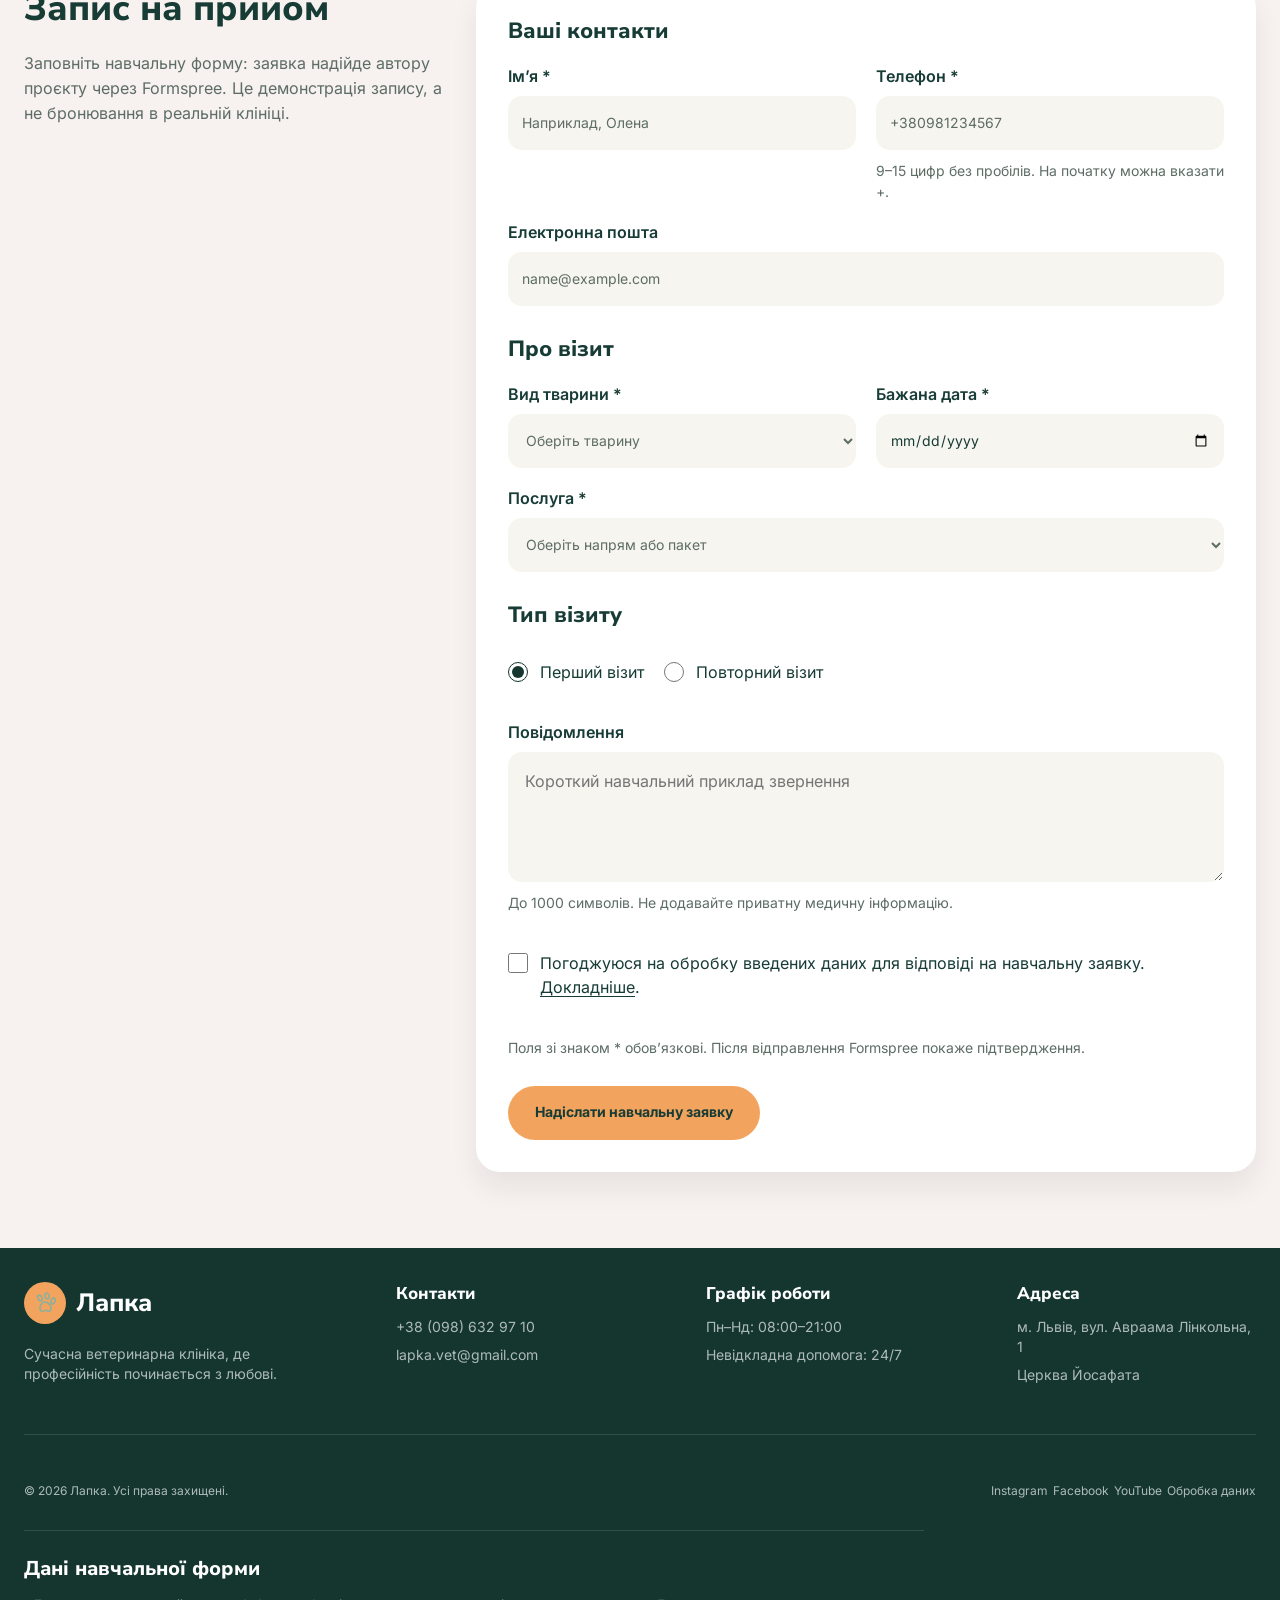
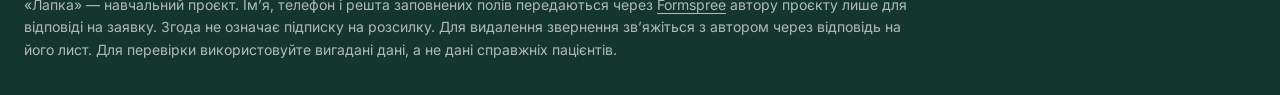
==== commit 8bb858fe: "Упорядкувати стилі, оптимізувати ресурси й додати документацію перевірок" ====
--- a/index.html
+++ b/index.html
@@ -1,20 +1,15 @@
-<!DOCTYPE html>
+<!doctype html>
 <html lang="uk">
   <head>
     <meta charset="UTF-8">
     <meta name="viewport" content="width=device-width, initial-scale=1">
     <meta
       name="description"
-      content="Ветеринарна клініка «Лапка» у Львові: терапія, хірургія, вакцинація та стоматологія. Турботливі лікарі, запис на прийом і термінова допомога вашим улюбленцям."
-    >
+      content="Ветеринарна клініка «Лапка» у Львові: терапія, хірургія, вакцинація та стоматологія. Турботливі лікарі, запис на прийом і термінова допомога вашим улюбленцям.">
     <title>Ветеринарна клініка «Лапка» у Львові</title>
     <link rel="icon" href="img/paw.svg" type="image/svg+xml">
     <link rel="stylesheet" href="css/fonts.css">
     <link rel="stylesheet" href="css/style.css">
-    <link rel="stylesheet" href="css/media.css">
-    <link rel="stylesheet" href="css/components.css">
-    <link rel="stylesheet" href="css/responsive.css">
-    <link rel="stylesheet" href="css/motion.css">
   </head>
   <body id="top">
     <a class="skip-link" href="#main">Перейти до вмісту</a>
@@ -23,46 +18,87 @@
       <div class="header__top">
         <div class="container header__contacts">
           <ul class="contact-list">
-            <li><a href="tel:+380986329710"><img src="img/phone.svg" alt="" width="18" height="18"> +38 (098) 632 97 10</a></li>
-            <li><img src="img/clock.svg" alt="" width="18" height="18"> 08:00–21:00</li>
-            <li><a href="#contacts"><img src="img/location.svg" alt="" width="18" height="18"> Львів, вул. Авраама Лінкольна, 1</a></li>
+            <li>
+              <a href="tel:+380986329710"
+                ><img src="img/phone.svg" alt="" width="18" height="18"> +38
+                (098) 632 97 10</a
+              >
+            </li>
+            <li>
+              <img src="img/clock.svg" alt="" width="18" height="18">
+              08:00–21:00
+            </li>
+            <li>
+              <a href="#contacts"
+                ><img src="img/location.svg" alt="" width="18" height="18">
+                Львів, вул. Авраама Лінкольна, 1</a
+              >
+            </li>
           </ul>
           <ul class="social-list" aria-label="Соціальні мережі">
-            <li><a href="https://www.instagram.com/" aria-label="Instagram"><img src="img/instagram.svg" alt="" width="18" height="18"></a></li>
-            <li><a href="https://www.facebook.com/" aria-label="Facebook"><img src="img/facebook.svg" alt="" width="18" height="18"></a></li>
-            <li><a href="https://www.youtube.com/" aria-label="YouTube"><img src="img/youtube.svg" alt="" width="18" height="18"></a></li>
+            <li>
+              <a href="https://www.instagram.com/" aria-label="Instagram"
+                ><img src="img/instagram.svg" alt="" width="18" height="18"></a>
+            </li>
+            <li>
+              <a href="https://www.facebook.com/" aria-label="Facebook"
+                ><img src="img/facebook.svg" alt="" width="18" height="18"></a>
+            </li>
+            <li>
+              <a href="https://www.youtube.com/" aria-label="YouTube"
+                ><img src="img/youtube.svg" alt="" width="18" height="18"></a>
+            </li>
           </ul>
         </div>
       </div>
       <div class="container header__inner">
         <a class="logo" href="#top" aria-label="Лапка — на початок">
-          <span class="logo__mark"><img src="img/logo-mark.png" alt="" width="42" height="42"></span>
+          <span class="logo__mark"
+            ><img src="img/logo-mark.png" alt="" width="42" height="42"></span>
           Лапка
         </a>
-        <a class="header__phone" href="tel:+380986329710" aria-label="Зателефонувати до клініки">
+        <a
+          class="header__phone"
+          href="tel:+380986329710"
+          aria-label="Зателефонувати до клініки"
+        >
           <img src="img/phone.svg" alt="" width="22" height="22">
         </a>
         <form class="menu-trigger" action="#site-menu" method="get">
-          <button class="burger" type="submit" aria-label="Відкрити меню" aria-controls="site-menu">
+          <button
+            class="burger"
+            type="submit"
+            aria-label="Відкрити меню"
+            aria-controls="site-menu"
+          >
             <span aria-hidden="true"></span>
           </button>
         </form>
-        <nav class="navigation" id="site-menu" aria-label="Основна навігація" tabindex="-1">
+        <nav
+          class="navigation"
+          id="site-menu"
+          aria-label="Основна навігація"
+          tabindex="-1"
+        >
           <form class="menu-close" action="#top" method="get">
-            <button class="burger burger--close" type="submit" aria-label="Закрити меню">
+            <button
+              class="burger burger--close"
+              type="submit"
+              aria-label="Закрити меню"
+            >
               <span aria-hidden="true"></span>
             </button>
           </form>
           <ul class="menu">
             <li class="menu__services">
               <a href="#services">Послуги</a>
-                <ul class="submenu__list">
-                  <li><a href="#services">Усі послуги</a></li>
-                  <li><a href="#therapy">Терапія</a></li>
-                  <li><a href="#surgery">Хірургія</a></li>
-                  <li><a href="#vaccination">Вакцинація</a></li>
-                  <li><a href="#dentistry">Стоматологія</a></li>
-                </ul>
+              <ul class="submenu__list">
+                <li><a href="#services">Усі послуги</a></li>
+                <li><a href="#therapy">Терапія</a></li>
+                <li><a href="#surgery">Хірургія</a></li>
+                <li><a href="#vaccination">Вакцинація</a></li>
+                <li><a href="#dentistry">Стоматологія</a></li>
+              </ul>
             </li>
             <li><a href="#doctors">Лікарі</a></li>
             <li><a href="#pricing">Пакети</a></li>
@@ -81,7 +117,8 @@
             <p class="hero__badge">Сучасна ветеринарія з турботою</p>
             <h1 id="hero-title">Турбота, яку ваш улюбленець відчує</h1>
             <p class="hero__description">
-              Дбайлива доказова медицина, уважні лікарі та спокійна атмосфера — від першого огляду до повного одужання.
+              Дбайлива доказова медицина, уважні лікарі та спокійна атмосфера —
+              від першого огляду до повного одужання.
             </p>
             <ul class="hero__benefits">
               <li>Без стресу</li>
@@ -90,93 +127,145 @@
             </ul>
             <div class="hero__actions">
               <a class="btn" href="#appointment">Записатися на прийом</a>
-              <a class="btn btn--outline" href="#services">Переглянути послуги</a>
+              <a class="btn btn--outline" href="#services"
+                >Переглянути послуги</a
+              >
             </div>
             <ul class="statistics" aria-label="Клініка в цифрах">
-              <li class="statistics__item"><span>Досвід</span><strong>12 років</strong></li>
-              <li class="statistics__item"><span>Пацієнтів</span><strong>18 400+</strong></li>
-              <li class="statistics__item"><span>Рейтинг</span><strong>4.9 ★</strong></li>
+              <li class="statistics__item">
+                <span>Досвід</span><strong>12 років</strong>
+              </li>
+              <li class="statistics__item">
+                <span>Пацієнтів</span><strong>18 400+</strong>
+              </li>
+              <li class="statistics__item">
+                <span>Рейтинг</span><strong>4.9 ★</strong>
+              </li>
             </ul>
           </div>
           <div class="hero__visual">
             <picture class="hero__picture">
-              <source media="(max-width: 600px)" srcset="img/hero-dog-mobile.webp">
+              <source
+                media="(max-width: 600px)"
+                srcset="img/hero-dog-mobile.webp">
               <img
-              class="hero__photo"
-              src="img/hero-dog.webp"
-              alt="Чихуахуа на огляді у ветеринарній клініці"
-              width="1308"
-              height="1384"
-              fetchpriority="high"
-              decoding="async"
-              >
+                class="hero__photo"
+                src="img/hero-dog.webp"
+                alt="Чихуахуа на огляді у ветеринарній клініці"
+                width="1308"
+                height="1384"
+                fetchpriority="high"
+                decoding="async">
             </picture>
             <nav class="service-picker" aria-label="Швидкий вибір послуги">
               <h2 class="service-picker__title">Швидкий вибір послуги</h2>
               <ul class="service-picker__list">
                 <li>
-                  <a class="service-picker__link service-picker__link--active" href="#appointment">
+                  <a
+                    class="service-picker__link service-picker__link--active"
+                    href="#appointment"
+                  >
                     Перший прийом
                   </a>
                 </li>
-                <li><a class="service-picker__link" href="#vaccination">Вакцинація</a></li>
-                <li><a class="service-picker__link" href="#dentistry">Стоматологія</a></li>
-                <li><a class="service-picker__link" href="#hospital">Стаціонар</a></li>
+                <li>
+                  <a class="service-picker__link" href="#vaccination"
+                    >Вакцинація</a
+                  >
+                </li>
+                <li>
+                  <a class="service-picker__link" href="#dentistry"
+                    >Стоматологія</a
+                  >
+                </li>
+                <li>
+                  <a class="service-picker__link" href="#hospital">Стаціонар</a>
+                </li>
               </ul>
             </nav>
-            <form class="quick-booking" action="https://formspree.io/f/xnpjllab" method="post" aria-labelledby="quick-title">
+            <form
+              class="quick-booking"
+              action="https://formspree.io/f/xnpjllab"
+              method="post"
+              aria-labelledby="quick-title"
+            >
               <h2 id="quick-title">Швидкий запис</h2>
               <p>Навчальна заявка автору проєкту</p>
-              <input type="hidden" name="_subject" value="Лапка — швидка навчальна заявка">
+              <input
+                type="hidden"
+                name="_subject"
+                value="Лапка — швидка навчальна заявка">
               <fieldset class="quick-booking__fields">
                 <legend class="visually-hidden">Контакти та послуга</legend>
-              <label class="visually-hidden" for="quick-name">Ваше ім’я</label>
-              <input
-                id="quick-name"
-                name="name"
-                type="text"
-                placeholder="Ваше ім’я"
-                autocomplete="given-name"
-                minlength="2"
-                maxlength="80"
-                required
-              >
-              <label class="visually-hidden" for="quick-phone">Номер телефону</label>
-              <input
-                id="quick-phone"
-                name="phone"
-                type="tel"
-                placeholder="Номер телефону"
-                autocomplete="tel"
-                pattern="\+?[0-9]{9,15}"
-                title="Від 9 до 15 цифр, можна почати з +. Наприклад, +380981234567."
-                required
-              >
-              <label class="visually-hidden" for="quick-service">Оберіть послугу</label>
-              <select id="quick-service" name="service" required>
-                <option value="" selected disabled>Оберіть послугу</option>
-                <option>Перший прийом</option>
-                <option>Вакцинація</option>
-                <option>Стоматологія</option>
-                <option>Стаціонар</option>
-              </select>
+                <label class="visually-hidden" for="quick-name"
+                  >Ваше ім’я</label
+                >
+                <input
+                  id="quick-name"
+                  name="name"
+                  type="text"
+                  placeholder="Ваше ім’я"
+                  autocomplete="given-name"
+                  minlength="2"
+                  maxlength="80"
+                  required>
+                <label class="visually-hidden" for="quick-phone"
+                  >Номер телефону</label
+                >
+                <input
+                  id="quick-phone"
+                  name="phone"
+                  type="tel"
+                  placeholder="Номер телефону"
+                  autocomplete="tel"
+                  pattern="\+?[0-9]{9,15}"
+                  title="Від 9 до 15 цифр, можна почати з +. Наприклад, +380981234567."
+                  required>
+                <label class="visually-hidden" for="quick-service"
+                  >Оберіть послугу</label
+                >
+                <select id="quick-service" name="service" required>
+                  <option value="" selected disabled>Оберіть послугу</option>
+                  <option>Перший прийом</option>
+                  <option>Вакцинація</option>
+                  <option>Стоматологія</option>
+                  <option>Стаціонар</option>
+                </select>
               </fieldset>
               <label class="choice quick-booking__consent" for="quick-consent">
-                <input id="quick-consent" name="consent" type="checkbox" value="yes" required>
-                <span>Погоджуюся з <a href="#privacy">умовами обробки даних</a>.</span>
+                <input
+                  id="quick-consent"
+                  name="consent"
+                  type="checkbox"
+                  value="yes"
+                  required>
+                <span
+                  >Погоджуюся з
+                  <a href="#privacy">умовами обробки даних</a>.</span
+                >
               </label>
               <div class="visually-hidden" aria-hidden="true">
                 <label for="quick-gotcha">Залиште це поле порожнім</label>
-                <input id="quick-gotcha" name="_gotcha" type="text" tabindex="-1" autocomplete="off">
+                <input
+                  id="quick-gotcha"
+                  name="_gotcha"
+                  type="text"
+                  tabindex="-1"
+                  autocomplete="off">
               </div>
               <button class="btn" type="submit">Надіслати заявку</button>
             </form>
           </div>
         </div>
       </section>
-      <section class="emergency" id="hospital" aria-labelledby="emergency-title">
+      <section
+        class="emergency"
+        id="hospital"
+        aria-labelledby="emergency-title"
+      >
         <div class="container emergency__inner">
-          <span class="emergency__icon"><img src="img/shield.svg" alt="" width="28" height="28"></span>
+          <span class="emergency__icon"
+            ><img src="img/shield.svg" alt="" width="28" height="28"></span>
           <h2 id="emergency-title">Термінова допомога 24/7</h2>
           <p>Приймаємо без запису у критичній ситуації</p>
           <a href="tel:+380986329710">+38 (098) 632 97 10</a>
@@ -190,55 +279,107 @@
               <p class="eyebrow">Усе для здоров’я</p>
               <h2 id="services-title">Допомагаємо на кожному етапі життя</h2>
             </hgroup>
-            <a class="text-link" href="#service-cards">Усі послуги<span aria-hidden="true">→</span></a>
+            <a class="text-link" href="#service-cards"
+              >Усі послуги<span aria-hidden="true">→</span></a
+            >
           </div>
           <div class="services__cards" id="service-cards">
             <article class="service-card" id="therapy">
               <span class="service-card__icon">
-                <img src="img/service-therapy.png" alt="" width="58" height="58">
+                <img
+                  src="img/service-therapy.png"
+                  alt=""
+                  width="58"
+                  height="58">
               </span>
               <div class="service-card__body">
                 <h3>Терапія</h3>
                 <p>Огляд, діагностика та персональний план лікування.</p>
               </div>
-              <a class="text-link" href="#appointment" aria-label="Дізнатися більше про терапію"><span class="service-card__link-label">Докладніше</span><span aria-hidden="true">→</span></a>
+              <a
+                class="text-link"
+                href="#appointment"
+                aria-label="Дізнатися більше про терапію"
+                ><span class="service-card__link-label">Докладніше</span
+                ><span aria-hidden="true">→</span></a
+              >
             </article>
             <article class="service-card service-card--accent" id="surgery">
               <span class="service-card__icon">
-                <img src="img/service-surgery.png" alt="" width="58" height="58">
+                <img
+                  src="img/service-surgery.png"
+                  alt=""
+                  width="58"
+                  height="58">
               </span>
               <div class="service-card__body">
                 <h3>Хірургія</h3>
                 <p>Безпечні операції та турботливе відновлення.</p>
               </div>
-              <a class="text-link" href="#appointment" aria-label="Дізнатися більше про хірургію"><span class="service-card__link-label">Докладніше</span><span aria-hidden="true">→</span></a>
+              <a
+                class="text-link"
+                href="#appointment"
+                aria-label="Дізнатися більше про хірургію"
+                ><span class="service-card__link-label">Докладніше</span
+                ><span aria-hidden="true">→</span></a
+              >
             </article>
             <article class="service-card" id="vaccination">
-              <span class="service-card__icon"><img src="img/service-vaccination.png" alt="" width="58" height="58"></span>
+              <span class="service-card__icon"
+                ><img
+                  src="img/service-vaccination.png"
+                  alt=""
+                  width="58"
+                  height="58"></span>
               <div class="service-card__body">
                 <h3>Вакцинація</h3>
                 <p>Надійний захист за індивідуальним графіком.</p>
               </div>
-              <a class="text-link" href="#appointment" aria-label="Дізнатися більше про вакцинацію"><span class="service-card__link-label">Докладніше</span><span aria-hidden="true">→</span></a>
+              <a
+                class="text-link"
+                href="#appointment"
+                aria-label="Дізнатися більше про вакцинацію"
+                ><span class="service-card__link-label">Докладніше</span
+                ><span aria-hidden="true">→</span></a
+              >
             </article>
             <article class="service-card" id="dentistry">
-              <span class="service-card__icon"><img src="img/service-dentistry.png" alt="" width="58" height="58"></span>
+              <span class="service-card__icon"
+                ><img
+                  src="img/service-dentistry.png"
+                  alt=""
+                  width="58"
+                  height="58"></span>
               <div class="service-card__body">
                 <h3>Стоматологія</h3>
                 <p>Здорові зуби й комфорт без болю.</p>
               </div>
-              <a class="text-link" href="#appointment" aria-label="Дізнатися більше про стоматологію"><span class="service-card__link-label">Докладніше</span><span aria-hidden="true">→</span></a>
+              <a
+                class="text-link"
+                href="#appointment"
+                aria-label="Дізнатися більше про стоматологію"
+                ><span class="service-card__link-label">Докладніше</span
+                ><span aria-hidden="true">→</span></a
+              >
             </article>
           </div>
         </div>
       </section>
       <!-- Модуль 04: фонове фото не містить важливого тексту. -->
-      <section class="photo-banner" id="care" aria-labelledby="care-title" tabindex="-1">
+      <section
+        class="photo-banner"
+        id="care"
+        aria-labelledby="care-title"
+        tabindex="-1"
+      >
         <div class="container">
           <div class="media-copy">
             <p class="eyebrow">Турбота починається зі знайомства</p>
             <h2 id="care-title">Спокійний прийом для вас і вашого друга</h2>
-            <p>Час на знайомство, зрозумілі пояснення та увага до кожної деталі — саме так ми уявляємо сучасну ветеринарію.</p>
+            <p>
+              Час на знайомство, зрозумілі пояснення та увага до кожної деталі —
+              саме так ми уявляємо сучасну ветеринарію.
+            </p>
             <a class="btn" href="#appointment">Підготуватися до візиту</a>
           </div>
         </div>
@@ -252,7 +393,8 @@
               <h2 id="doctors-title">Наші лікарі — поруч і по суті</h2>
             </hgroup>
             <p class="doctors__description">
-              Пояснюємо зрозуміло, діємо доказово, ставимося до кожного пацієнта як до свого.
+              Пояснюємо зрозуміло, діємо доказово, ставимося до кожного пацієнта
+              як до свого.
             </p>
           </div>
           <div class="doctors__cards">
@@ -262,7 +404,8 @@
                 alt="Ветеринарна терапевтка Олена Коваль"
                 width="802"
                 height="780"
-               loading="lazy" decoding="async">
+                loading="lazy"
+                decoding="async">
               <h3>Олена Коваль</h3>
               <p>Ветеринарна терапевтка</p>
             </article>
@@ -272,7 +415,8 @@
                 alt="Хірург Андрій Мельник із собакою"
                 width="803"
                 height="780"
-               loading="lazy" decoding="async">
+                loading="lazy"
+                decoding="async">
               <h3>Андрій Мельник</h3>
               <p>Хірург, ортопед</p>
             </article>
@@ -282,7 +426,8 @@
                 alt="Стоматолог Анатолій Бондар із рудим котом"
                 width="802"
                 height="780"
-               loading="lazy" decoding="async">
+                loading="lazy"
+                decoding="async">
               <h3>Анатолій Бондар</h3>
               <p>Стоматолог</p>
             </article>
@@ -290,20 +435,49 @@
         </div>
       </section>
       <!-- Модуль 04: декоративне відео; весь зміст доступний у тексті. -->
-      <section class="video-banner" id="clinic-video" aria-labelledby="video-title" tabindex="-1">
-        <input class="visually-hidden video-motion" id="video-motion" type="checkbox" checked aria-label="Показувати рухомий відеофон">
-        <video class="video-banner__video" autoplay muted loop playsinline preload="none" poster="img/vet-video-poster.webp" aria-hidden="true" tabindex="-1">
-          <source src="video/vet-care.mp4" type="video/mp4" media="(prefers-reduced-motion: no-preference)">
+      <section
+        class="video-banner"
+        id="clinic-video"
+        aria-labelledby="video-title"
+        tabindex="-1"
+      >
+        <input
+          class="visually-hidden video-motion"
+          id="video-motion"
+          type="checkbox"
+          checked
+          aria-label="Показувати рухомий відеофон">
+        <video
+          class="video-banner__video"
+          autoplay
+          muted
+          loop
+          playsinline
+          preload="none"
+          poster="img/vet-video-poster.webp"
+          aria-hidden="true"
+          tabindex="-1"
+        >
+          <source
+            src="video/vet-care.mp4"
+            type="video/mp4"
+            media="(prefers-reduced-motion: no-preference)">
         </video>
         <div class="container video-banner__content">
           <div class="media-copy">
             <p class="eyebrow">Уважність у кожному русі</p>
             <h2 id="video-title">Поруч, коли потрібна підтримка</h2>
-            <p>Ветеринарний огляд — це і професійність, і довіра. Відео показує приклад дбайливого поводження з твариною.</p>
-            <p class="media-credit">Ілюстративне відео Mikhail Nilov / Pexels. Не зйомка клініки «Лапка».</p>
+            <p>
+              Ветеринарний огляд — це і професійність, і довіра. Відео показує
+              приклад дбайливого поводження з твариною.
+            </p>
+            <p class="media-credit">
+              Ілюстративне відео Mikhail Nilov / Pexels. Не зйомка клініки
+              «Лапка».
+            </p>
             <label class="media-toggle" for="video-motion">
-              <span class="media-toggle__stop">Зупинити відеофон</span>
-              <span class="media-toggle__play">Увімкнути відеофон</span>
+              <span class="media-toggle__stop">Приховати відеофон</span>
+              <span class="media-toggle__play">Показати відеофон</span>
             </label>
           </div>
         </div>
@@ -315,9 +489,17 @@
           <h2 id="testimonials-title">Теплі слова від тих, хто вже з нами</h2>
           <div class="testimonials__cards">
             <article class="review-card">
-              <p class="review-card__stars" aria-label="5 із 5 зірок">★★★★★</p>
+              <p
+                class="review-card__stars"
+                role="img"
+                aria-label="5 із 5 зірок"
+              >
+                ★★★★★
+              </p>
               <blockquote>
-                «Боня завжди боялася клінік, але тут заснула просто на руках у лікарки. Нам усе спокійно пояснили й були на зв’язку після прийому.»
+                «Боня завжди боялася клінік, але тут заснула просто на руках у
+                лікарки. Нам усе спокійно пояснили й були на зв’язку після
+                прийому.»
               </blockquote>
               <h3 class="review-card__author">
                 <span class="review-card__avatar" aria-hidden="true"></span>
@@ -325,12 +507,22 @@
               </h3>
             </article>
             <article class="review-card">
-              <p class="review-card__stars" aria-label="5 із 5 зірок">★★★★★</p>
+              <p
+                class="review-card__stars"
+                role="img"
+                aria-label="5 із 5 зірок"
+              >
+                ★★★★★
+              </p>
               <blockquote>
-                «Швидко поставили діагноз і буквально повернули Марса до активного життя. Дуже людяна команда і жодних зайвих процедур.»
+                «Швидко поставили діагноз і буквально повернули Марса до
+                активного життя. Дуже людяна команда і жодних зайвих процедур.»
               </blockquote>
               <h3 class="review-card__author">
-                <span class="review-card__avatar review-card__avatar--sage" aria-hidden="true"></span>
+                <span
+                  class="review-card__avatar review-card__avatar--sage"
+                  aria-hidden="true"
+                ></span>
                 Олексій та Марс
               </h3>
             </article>
@@ -338,18 +530,28 @@
         </div>
       </section>
       <!-- Модуль 06: три повторювані компоненти з демонстраційними цінами. -->
-      <section class="pricing" id="pricing" aria-labelledby="pricing-title" tabindex="-1">
+      <section
+        class="pricing"
+        id="pricing"
+        aria-labelledby="pricing-title"
+        tabindex="-1"
+      >
         <div class="container">
           <hgroup class="content-heading">
             <p class="eyebrow">Зрозумілі формати турботи</p>
             <h2 id="pricing-title">Оберіть свій пакет</h2>
-            <p>Демонстраційні ціни навчального проєкту. Це приклади для лабораторної роботи, а не прайс реальної клініки.</p>
+            <p>
+              Демонстраційні ціни навчального проєкту. Це приклади для
+              лабораторної роботи, а не прайс реальної клініки.
+            </p>
           </hgroup>
           <div class="pricing__cards">
             <article class="price-card price-card--recommended">
               <span class="price-card__badge">Рекомендований</span>
               <h3>Турбота</h3>
-              <p class="price-card__description">Більше часу для знайомства та відповідей на запитання.</p>
+              <p class="price-card__description">
+                Більше часу для знайомства та відповідей на запитання.
+              </p>
               <p class="price-card__price"><strong>900</strong> грн</p>
               <ul class="price-card__features">
                 <li>Первинна консультація</li>
@@ -357,24 +559,42 @@
                 <li>Пояснення подальших кроків</li>
                 <li>Пам’ятка після візиту</li>
               </ul>
-              <a class="btn" href="#booking-form" aria-label="Перейти до форми для пакета Турбота">Обрати «Турботу»</a>
+              <a
+                class="btn"
+                href="#booking-form"
+                aria-label="Перейти до форми для пакета Турбота"
+                >Обрати «Турботу»</a
+              >
             </article>
             <article class="price-card">
-              <span class="price-card__badge price-card__badge--neutral">Перший крок</span>
+              <span class="price-card__badge price-card__badge--neutral"
+                >Перший крок</span
+              >
               <h3>Знайомство</h3>
-              <p class="price-card__description">Короткий перший візит, щоб познайомитися з командою.</p>
+              <p class="price-card__description">
+                Короткий перший візит, щоб познайомитися з командою.
+              </p>
               <p class="price-card__price"><strong>500</strong> грн</p>
               <ul class="price-card__features">
                 <li>Одна первинна консультація</li>
                 <li>Огляд без додаткових процедур</li>
                 <li>Відповіді на запитання</li>
               </ul>
-              <a class="btn btn--outline" href="#booking-form" aria-label="Перейти до форми для пакета Знайомство">Обрати «Знайомство»</a>
+              <a
+                class="btn btn--outline"
+                href="#booking-form"
+                aria-label="Перейти до форми для пакета Знайомство"
+                >Обрати «Знайомство»</a
+              >
             </article>
             <article class="price-card">
-              <span class="price-card__badge price-card__badge--neutral">Наступний крок</span>
+              <span class="price-card__badge price-card__badge--neutral"
+                >Наступний крок</span
+              >
               <h3>Разом</h3>
-              <p class="price-card__description">Приклад пакета з первинним і повторним зверненням.</p>
+              <p class="price-card__description">
+                Приклад пакета з первинним і повторним зверненням.
+              </p>
               <p class="price-card__price"><strong>1500</strong> грн</p>
               <ul class="price-card__features">
                 <li>Дві консультації</li>
@@ -382,39 +602,108 @@
                 <li>Пам’ятка з догляду</li>
                 <li>Узгодження наступного візиту</li>
               </ul>
-              <a class="btn btn--outline" href="#booking-form" aria-label="Перейти до форми для пакета Разом">Обрати «Разом»</a>
+              <a
+                class="btn btn--outline"
+                href="#booking-form"
+                aria-label="Перейти до форми для пакета Разом"
+                >Обрати «Разом»</a
+              >
             </article>
           </div>
         </div>
       </section>
       <!-- Модуль 05: таблиця даних, а не засіб розкладки. -->
-      <section class="schedule" id="schedule" aria-labelledby="schedule-title" tabindex="-1">
+      <section
+        class="schedule"
+        id="schedule"
+        aria-labelledby="schedule-title"
+        tabindex="-1"
+      >
         <div class="container">
           <hgroup class="content-heading">
             <p class="eyebrow">Плануйте зручно</p>
             <h2 id="schedule-title">Коли звертатися до клініки</h2>
-            <p>Планові прийоми — за попереднім записом. За невідкладної потреби спочатку зателефонуйте.</p>
+            <p>
+              Планові прийоми — за попереднім записом. За невідкладної потреби
+              спочатку зателефонуйте.
+            </p>
           </hgroup>
-          <p class="table-hint" id="table-hint">На вузькому екрані таблицю можна гортати вбік.</p>
-          <div class="table-scroll" role="region" aria-labelledby="schedule-caption" aria-describedby="table-hint" tabindex="0">
+          <p class="table-hint" id="table-hint">
+            На вузькому екрані таблицю можна гортати вбік.
+          </p>
+          <div
+            class="table-scroll"
+            role="region"
+            aria-labelledby="schedule-caption"
+            aria-describedby="table-hint"
+            tabindex="0"
+          >
             <table class="schedule-table">
-              <caption id="schedule-caption">Напрями та формат прийому в навчальному макеті</caption>
+              <caption id="schedule-caption">
+                Напрями та формат прийому в навчальному макеті
+              </caption>
               <thead>
-                <tr><th scope="col">Напрям</th><th scope="col">Доступність</th><th scope="col">Формат</th><th scope="col">Наступний крок</th></tr>
+                <tr>
+                  <th scope="col">Напрям</th>
+                  <th scope="col">Доступність</th>
+                  <th scope="col">Формат</th>
+                  <th scope="col">Наступний крок</th>
+                </tr>
               </thead>
               <tbody>
-                <tr><th scope="row">Терапія</th><td>Щодня, 08:00–21:00</td><td>За записом</td><td><a class="text-link" href="#appointment">Залишити заявку</a></td></tr>
-                <tr><th scope="row">Хірургія</th><td>Час узгоджується</td><td>Попередня консультація</td><td><a class="text-link" href="#appointment">Залишити заявку</a></td></tr>
-                <tr><th scope="row">Вакцинація</th><td>Щодня, 08:00–21:00</td><td>За записом</td><td><a class="text-link" href="#appointment">Залишити заявку</a></td></tr>
-                <tr><th scope="row">Стоматологія</th><td>Час узгоджується</td><td>Попередня консультація</td><td><a class="text-link" href="#appointment">Залишити заявку</a></td></tr>
-                <tr><th scope="row">Термінова допомога</th><td>24/7</td><td>Попередній дзвінок</td><td><a class="text-link" href="tel:+380986329710">Зателефонувати</a></td></tr>
+                <tr>
+                  <th scope="row">Терапія</th>
+                  <td>Щодня, 08:00–21:00</td>
+                  <td>За записом</td>
+                  <td>
+                    <a class="text-link" href="#appointment">Залишити заявку</a>
+                  </td>
+                </tr>
+                <tr>
+                  <th scope="row">Хірургія</th>
+                  <td>Час узгоджується</td>
+                  <td>Попередня консультація</td>
+                  <td>
+                    <a class="text-link" href="#appointment">Залишити заявку</a>
+                  </td>
+                </tr>
+                <tr>
+                  <th scope="row">Вакцинація</th>
+                  <td>Щодня, 08:00–21:00</td>
+                  <td>За записом</td>
+                  <td>
+                    <a class="text-link" href="#appointment">Залишити заявку</a>
+                  </td>
+                </tr>
+                <tr>
+                  <th scope="row">Стоматологія</th>
+                  <td>Час узгоджується</td>
+                  <td>Попередня консультація</td>
+                  <td>
+                    <a class="text-link" href="#appointment">Залишити заявку</a>
+                  </td>
+                </tr>
+                <tr>
+                  <th scope="row">Термінова допомога</th>
+                  <td>24/7</td>
+                  <td>Попередній дзвінок</td>
+                  <td>
+                    <a class="text-link" href="tel:+380986329710"
+                      >Зателефонувати</a
+                    >
+                  </td>
+                </tr>
               </tbody>
             </table>
           </div>
         </div>
       </section>
       <!-- Запрошення та форма запису. -->
-      <section class="appointment" id="appointment" aria-labelledby="appointment-title">
+      <section
+        class="appointment"
+        id="appointment"
+        aria-labelledby="appointment-title"
+      >
         <div class="container">
           <div class="appointment__intro">
             <img
@@ -422,10 +711,14 @@
               alt="Ветеринарка оглядає бігля на прийомі"
               width="996"
               height="664"
-             loading="lazy" decoding="async">
+              loading="lazy"
+              decoding="async">
             <div class="appointment__message">
               <h2>Подбаймо про здоров’я вашого друга разом</h2>
-              <p>Оберіть зручний час — адміністратор підтвердить запис і відповість на запитання.</p>
+              <p>
+                Оберіть зручний час — адміністратор підтвердить запис і
+                відповість на запитання.
+              </p>
               <a class="btn" href="#booking-form">Записатися на прийом</a>
             </div>
           </div>
@@ -433,32 +726,75 @@
             <div class="appointment__description">
               <h2 id="appointment-title">Запис на прийом</h2>
               <p>
-                Заповніть навчальну форму: заявка надійде автору проєкту через Formspree.
-                Це демонстрація запису, а не бронювання в реальній клініці.
+                Заповніть навчальну форму: заявка надійде автору проєкту через
+                Formspree. Це демонстрація запису, а не бронювання в реальній
+                клініці.
               </p>
             </div>
-            <form class="booking-form" id="booking-form" action="https://formspree.io/f/xnpjllab" method="post" aria-labelledby="appointment-title" aria-describedby="form-note">
-              <input type="hidden" name="_subject" value="Лапка — навчальна заявка на прийом">
+            <form
+              class="booking-form"
+              id="booking-form"
+              action="https://formspree.io/f/xnpjllab"
+              method="post"
+              aria-labelledby="appointment-title"
+              aria-describedby="form-note"
+            >
+              <input
+                type="hidden"
+                name="_subject"
+                value="Лапка — навчальна заявка на прийом">
               <fieldset class="form-fields">
                 <legend>Ваші контакти</legend>
                 <div class="form-field">
-                  <label for="booking-name">Ім’я <span aria-hidden="true">*</span></label>
-                  <input id="booking-name" name="name" type="text" autocomplete="name" minlength="2" maxlength="80" placeholder="Наприклад, Олена" required>
+                  <label for="booking-name"
+                    >Ім’я <span aria-hidden="true">*</span></label
+                  >
+                  <input
+                    id="booking-name"
+                    name="name"
+                    type="text"
+                    autocomplete="name"
+                    minlength="2"
+                    maxlength="80"
+                    placeholder="Наприклад, Олена"
+                    required>
                 </div>
                 <div class="form-field">
-                  <label for="booking-phone">Телефон <span aria-hidden="true">*</span></label>
-                  <input id="booking-phone" name="phone" type="tel" autocomplete="tel" inputmode="tel" pattern="\+?[0-9]{9,15}" placeholder="+380981234567" title="Від 9 до 15 цифр, можна почати з +." aria-describedby="phone-hint" required>
-                  <small id="phone-hint">9–15 цифр без пробілів. На початку можна вказати +.</small>
+                  <label for="booking-phone"
+                    >Телефон <span aria-hidden="true">*</span></label
+                  >
+                  <input
+                    id="booking-phone"
+                    name="phone"
+                    type="tel"
+                    autocomplete="tel"
+                    inputmode="tel"
+                    pattern="\+?[0-9]{9,15}"
+                    placeholder="+380981234567"
+                    title="Від 9 до 15 цифр, можна почати з +."
+                    aria-describedby="phone-hint"
+                    required>
+                  <small id="phone-hint"
+                    >9–15 цифр без пробілів. На початку можна вказати +.</small
+                  >
                 </div>
                 <div class="form-field form-field--full">
                   <label for="booking-email">Електронна пошта</label>
-                  <input id="booking-email" name="email" type="email" autocomplete="email" maxlength="254" placeholder="name@example.com">
+                  <input
+                    id="booking-email"
+                    name="email"
+                    type="email"
+                    autocomplete="email"
+                    maxlength="254"
+                    placeholder="name@example.com">
                 </div>
               </fieldset>
               <fieldset class="form-fields">
                 <legend>Про візит</legend>
                 <div class="form-field">
-                  <label for="booking-pet">Вид тварини <span aria-hidden="true">*</span></label>
+                  <label for="booking-pet"
+                    >Вид тварини <span aria-hidden="true">*</span></label
+                  >
                   <select id="booking-pet" name="pet" required>
                     <option value="" selected disabled>Оберіть тварину</option>
                     <option value="dog">Собака</option>
@@ -467,13 +803,19 @@
                   </select>
                 </div>
                 <div class="form-field">
-                  <label for="booking-date">Бажана дата <span aria-hidden="true">*</span></label>
+                  <label for="booking-date"
+                    >Бажана дата <span aria-hidden="true">*</span></label
+                  >
                   <input id="booking-date" name="date" type="date" required>
                 </div>
                 <div class="form-field form-field--full">
-                  <label for="booking-service">Послуга <span aria-hidden="true">*</span></label>
+                  <label for="booking-service"
+                    >Послуга <span aria-hidden="true">*</span></label
+                  >
                   <select id="booking-service" name="service" required>
-                    <option value="" selected disabled>Оберіть напрям або пакет</option>
+                    <option value="" selected disabled>
+                      Оберіть напрям або пакет
+                    </option>
                     <option>Терапія</option>
                     <option>Хірургія</option>
                     <option>Вакцинація</option>
@@ -487,29 +829,67 @@
               <fieldset class="form-fields form-fields--choices">
                 <legend>Тип візиту</legend>
                 <label class="choice" for="visit-first">
-                  <input id="visit-first" name="visit_kind" type="radio" value="first" checked required>
+                  <input
+                    id="visit-first"
+                    name="visit_kind"
+                    type="radio"
+                    value="first"
+                    checked
+                    required>
                   <span>Перший візит</span>
                 </label>
                 <label class="choice" for="visit-followup">
-                  <input id="visit-followup" name="visit_kind" type="radio" value="followup">
+                  <input
+                    id="visit-followup"
+                    name="visit_kind"
+                    type="radio"
+                    value="followup">
                   <span>Повторний візит</span>
                 </label>
               </fieldset>
               <div class="form-field">
                 <label for="booking-message">Повідомлення</label>
-                <textarea id="booking-message" name="message" rows="4" maxlength="1000" placeholder="Короткий навчальний приклад звернення" aria-describedby="message-hint"></textarea>
-                <small id="message-hint">До 1000 символів. Не додавайте приватну медичну інформацію.</small>
+                <textarea
+                  id="booking-message"
+                  name="message"
+                  rows="4"
+                  maxlength="1000"
+                  placeholder="Короткий навчальний приклад звернення"
+                  aria-describedby="message-hint"
+                ></textarea>
+                <small id="message-hint"
+                  >До 1000 символів. Не додавайте приватну медичну
+                  інформацію.</small
+                >
               </div>
               <label class="choice" for="booking-consent">
-                <input id="booking-consent" name="consent" type="checkbox" value="yes" required>
-                <span>Погоджуюся на обробку введених даних для відповіді на навчальну заявку. <a href="#privacy">Докладніше</a>.</span>
+                <input
+                  id="booking-consent"
+                  name="consent"
+                  type="checkbox"
+                  value="yes"
+                  required>
+                <span
+                  >Погоджуюся на обробку введених даних для відповіді на
+                  навчальну заявку. <a href="#privacy">Докладніше</a>.</span
+                >
               </label>
               <div class="visually-hidden" aria-hidden="true">
                 <label for="booking-gotcha">Залиште це поле порожнім</label>
-                <input id="booking-gotcha" name="_gotcha" type="text" tabindex="-1" autocomplete="off">
+                <input
+                  id="booking-gotcha"
+                  name="_gotcha"
+                  type="text"
+                  tabindex="-1"
+                  autocomplete="off">
               </div>
-              <p class="form-note" id="form-note">Поля зі знаком * обов’язкові. Після відправлення Formspree покаже підтвердження.</p>
-              <button class="btn" type="submit">Надіслати навчальну заявку</button>
+              <p class="form-note" id="form-note">
+                Поля зі знаком * обов’язкові. Після відправлення Formspree
+                покаже підтвердження.
+              </p>
+              <button class="btn" type="submit">
+                Надіслати навчальну заявку
+              </button>
             </form>
           </div>
         </div>
@@ -521,12 +901,19 @@
         <div class="footer__columns">
           <div class="footer__brand">
             <a class="logo logo--footer" href="#top">
-              <span class="logo__mark"><img src="img/paw.svg" alt="" width="26" height="26"></span>
+              <span class="logo__mark"
+                ><img src="img/paw.svg" alt="" width="26" height="26"></span>
               Лапка
             </a>
-            <p>Сучасна ветеринарна клініка, де професійність починається з любові.</p>
-          </div>
-          <section class="footer__column" aria-labelledby="footer-contacts-title">
+            <p>
+              Сучасна ветеринарна клініка, де професійність починається з
+              любові.
+            </p>
+          </div>
+          <section
+            class="footer__column"
+            aria-labelledby="footer-contacts-title"
+          >
             <h2 id="footer-contacts-title">Контакти</h2>
             <address>
               <a href="tel:+380986329710">+38 (098) 632 97 10</a>
@@ -538,7 +925,10 @@
             <p>Пн–Нд: 08:00–21:00</p>
             <p>Невідкладна допомога: 24/7</p>
           </section>
-          <section class="footer__column" aria-labelledby="footer-address-title">
+          <section
+            class="footer__column"
+            aria-labelledby="footer-address-title"
+          >
             <h2 id="footer-address-title">Адреса</h2>
             <address>
               <p>м. Львів, вул. Авраама Лінкольна, 1</p>
@@ -557,12 +947,22 @@
             </ul>
           </nav>
         </div>
-        <section class="privacy" id="privacy" aria-labelledby="privacy-title" tabindex="-1">
+        <section
+          class="privacy"
+          id="privacy"
+          aria-labelledby="privacy-title"
+          tabindex="-1"
+        >
           <h2 id="privacy-title">Дані навчальної форми</h2>
-          <p>«Лапка» — навчальний проєкт. Ім’я, телефон і решта заповнених полів передаються через
-            <a href="https://formspree.io/legal/privacy-policy/">Formspree</a> автору проєкту лише для відповіді на заявку.
-            Згода не означає підписку на розсилку. Для видалення звернення зв’яжіться з автором через відповідь на його лист.
-            Для перевірки використовуйте вигадані дані, а не дані справжніх пацієнтів.</p>
+          <p>
+            «Лапка» — навчальний проєкт. Ім’я, телефон і решта заповнених полів
+            передаються через
+            <a href="https://formspree.io/legal/privacy-policy/">Formspree</a>
+            автору проєкту лише для відповіді на заявку. Згода не означає
+            підписку на розсилку. Для видалення звернення зв’яжіться з автором
+            через відповідь на його лист. Для перевірки використовуйте вигадані
+            дані, а не дані справжніх пацієнтів.
+          </p>
         </section>
       </div>
     </footer>
--- a/css/fonts.css
+++ b/css/fonts.css
@@ -1,66 +1,66 @@
 @font-face {
-  font-family: 'Inter';
+  font-family: "Inter";
   font-style: normal;
   font-weight: 400;
   font-display: swap;
-  src: url(../fonts/inter-regular.woff2) format('woff2');
+  src: url(../fonts/inter-regular.woff2) format("woff2");
 }
 
 @font-face {
-  font-family: 'Inter';
+  font-family: "Inter";
   font-style: normal;
   font-weight: 500;
   font-display: swap;
-  src: url(../fonts/inter-medium.woff2) format('woff2');
+  src: url(../fonts/inter-medium.woff2) format("woff2");
 }
 
 @font-face {
-  font-family: 'Inter';
+  font-family: "Inter";
   font-style: normal;
   font-weight: 600;
   font-display: swap;
-  src: url(../fonts/inter-semibold.woff2) format('woff2');
+  src: url(../fonts/inter-semibold.woff2) format("woff2");
 }
 
 @font-face {
-  font-family: 'Inter';
+  font-family: "Inter";
   font-style: normal;
   font-weight: 700;
   font-display: swap;
-  src: url(../fonts/inter-bold.woff2) format('woff2');
+  src: url(../fonts/inter-bold.woff2) format("woff2");
 }
 
 @font-face {
-  font-family: 'Inter';
+  font-family: "Inter";
   font-style: normal;
   font-weight: 800;
   font-display: swap;
-  src: url(../fonts/inter-extrabold.woff2) format('woff2');
+  src: url(../fonts/inter-extrabold.woff2) format("woff2");
 }
 
 @font-face {
-  font-family: 'Nunito Sans';
+  font-family: "Nunito Sans";
   font-style: normal;
   font-weight: 700;
   font-stretch: normal;
   font-display: swap;
-  src: url(../fonts/nunito-sans-bold.woff2) format('woff2');
+  src: url(../fonts/nunito-sans-bold.woff2) format("woff2");
 }
 
 @font-face {
-  font-family: 'Nunito Sans';
+  font-family: "Nunito Sans";
   font-style: normal;
   font-weight: 800;
   font-stretch: normal;
   font-display: swap;
-  src: url(../fonts/nunito-sans-extrabold.woff2) format('woff2');
+  src: url(../fonts/nunito-sans-extrabold.woff2) format("woff2");
 }
 
 @font-face {
-  font-family: 'Nunito Sans';
+  font-family: "Nunito Sans";
   font-style: normal;
   font-weight: 600;
   font-stretch: normal;
   font-display: swap;
-  src: url(../fonts/nunito-sans-600.woff2) format('woff2');
+  src: url(../fonts/nunito-sans-600.woff2) format("woff2");
 }
--- a/css/style.css
+++ b/css/style.css
@@ -2,14 +2,15 @@
 
 :root {
   --ink: #173b35;
-  --muted: #66766f;
+  --muted: #5d6d65;
   --green: #14362f;
   --sage: #dde9df;
   --cream: #fff8ee;
   --soft: #f7f5ef;
   --booking-bg: #f7f1ef;
   --orange: #f2a45e;
-  --orange-dark: #d97935;
+  --orange-dark: #9a481c;
+  --orange-hover: #e59651;
   --red: #b94b3f;
   --white: #fff;
   --link: #2e6658;
@@ -17,7 +18,7 @@
   --header-line: #e7ded0;
   --contact-icon: #5a9385;
   --checkmark: #79a393;
-  --emergency-muted: #e8b7a5;
+  --emergency-muted: #fff;
   --service-icon: #679b8b;
   --team-muted: rgb(255 255 255 / 71%);
   --team-role: #f2a45e;
@@ -25,6 +26,11 @@
   --footer-line: rgb(255 255 255 / 12%);
   --gap: 24px;
   --shadow: 0 16px 28px rgb(30 48 38 / 7%);
+  --radius-card: 24px;
+  --radius-field: 14px;
+  --space-small: 12px;
+  --space-medium: 24px;
+  --space-large: 48px;
 }
 
 *,
@@ -39,8 +45,8 @@
 
 body {
   margin: 0;
-  min-width: 320px;
-  font-family: 'Inter', sans-serif;
+  min-width: 0;
+  font-family: "Inter", sans-serif;
   color: var(--ink);
   background: var(--cream);
 }
@@ -56,7 +62,7 @@
 h1,
 h2,
 h3 {
-  font-family: 'Nunito Sans', sans-serif;
+  font-family: "Nunito Sans", sans-serif;
   font-weight: 800;
 }
 
@@ -154,11 +160,11 @@
   font-size: 14px;
   font-weight: 700;
   line-height: 1.2;
-  transition: background .2s ease;
+  transition: background 0.2s ease;
 }
 
 .btn:hover {
-  background: var(--orange-dark);
+  background: var(--orange-hover);
 }
 
 .btn--outline {
@@ -203,7 +209,7 @@
   display: inline-flex;
   align-items: center;
   gap: 10px;
-  font-family: 'Nunito Sans', sans-serif;
+  font-family: "Nunito Sans", sans-serif;
   font-size: 25px;
   font-weight: 800;
 }
@@ -338,7 +344,7 @@
 }
 
 .hero__benefits li::before {
-  content: '✓';
+  content: "✓";
   display: inline-flex;
   align-items: center;
   justify-content: center;
@@ -391,7 +397,7 @@
 }
 
 .statistics__item strong {
-  font-family: 'Nunito Sans', sans-serif;
+  font-family: "Nunito Sans", sans-serif;
   font-size: 28px;
   font-weight: 800;
   line-height: 38px;
@@ -697,7 +703,7 @@
 
 .review-card blockquote {
   margin: 0 0 22px;
-  font-family: 'Nunito Sans', sans-serif;
+  font-family: "Nunito Sans", sans-serif;
   font-size: 21px;
   line-height: 32px;
   font-weight: 600;
@@ -873,3 +879,1353 @@
 .footer a:hover {
   color: var(--orange);
 }
+
+.footer a:focus-visible {
+  outline-color: var(--orange);
+}
+
+/* Модуль 04. Зображення та відео мають текстову альтернативу. */
+
+.hero__picture {
+  display: block;
+  width: 100%;
+  height: 100%;
+}
+
+.photo-banner,
+.video-banner {
+  position: relative;
+  isolation: isolate;
+  padding: clamp(64px, 8vw, 112px) 0;
+  overflow: hidden;
+  color: var(--white);
+  background-color: var(--green);
+  background-size: cover;
+  background-position: center;
+}
+
+.photo-banner {
+  background-image:
+    linear-gradient(90deg, rgb(20 54 47 / 94%), rgb(20 54 47 / 70%)),
+    url("../img/appointment-dog.webp");
+}
+
+.video-banner {
+  background-image:
+    linear-gradient(rgb(20 54 47 / 75%), rgb(20 54 47 / 75%)),
+    url("../img/vet-video-poster.webp");
+}
+
+.video-banner::after {
+  position: absolute;
+  inset: 0;
+  z-index: -1;
+  content: "";
+  background: rgb(20 54 47 / 75%);
+  pointer-events: none;
+}
+
+.video-banner__video {
+  position: absolute;
+  inset: 0;
+  z-index: -2;
+  width: 100%;
+  height: 100%;
+  object-fit: cover;
+}
+
+.media-copy {
+  max-width: 680px;
+}
+
+.media-copy .eyebrow {
+  color: var(--orange);
+}
+
+.media-copy > p:not(.eyebrow) {
+  margin-top: 24px;
+  color: var(--white);
+  font-size: 18px;
+  line-height: 1.6;
+}
+
+.media-copy .btn {
+  margin-top: 32px;
+}
+
+.media-copy .media-credit {
+  font-size: 14px;
+}
+
+.media-toggle {
+  display: inline-flex;
+  align-items: center;
+  justify-content: center;
+  min-height: 48px;
+  margin-top: 24px;
+  padding: 12px 24px;
+  border: 1px solid currentColor;
+  border-radius: 999px;
+  font-size: 16px;
+  font-weight: 700;
+  cursor: pointer;
+}
+
+.media-toggle:hover {
+  color: var(--green);
+  background: var(--white);
+}
+
+.video-motion:focus-visible ~ .video-banner__content .media-toggle {
+  outline: 3px solid var(--orange);
+  outline-offset: 5px;
+}
+
+.video-motion:not(:checked) ~ .video-banner__video {
+  visibility: hidden;
+}
+
+.media-toggle__play,
+.video-motion:not(:checked) ~ .video-banner__content .media-toggle__stop {
+  display: none;
+}
+
+.video-motion:not(:checked) ~ .video-banner__content .media-toggle__play {
+  display: inline;
+}
+
+/* Форми та таблиця — модуль 05. */
+
+article[id],
+.privacy {
+  scroll-margin-top: 24px;
+}
+
+.quick-booking__fields,
+.form-fields {
+  display: flex;
+  flex-wrap: wrap;
+  gap: 20px;
+  min-width: 0;
+  margin: 0;
+  padding: 0;
+  border: 0;
+}
+
+.quick-booking__fields {
+  flex-direction: column;
+  gap: 12px;
+}
+
+.form-fields legend {
+  margin-bottom: 20px;
+  padding: 0;
+  font-family: "Nunito Sans", sans-serif;
+  font-size: 22px;
+  font-weight: 800;
+}
+
+.booking-form {
+  gap: 28px;
+  min-width: 0;
+  padding: 32px;
+}
+
+.form-field {
+  display: flex;
+  flex: 1 1 calc(50% - 10px);
+  flex-direction: column;
+  gap: 10px;
+  min-width: 0;
+}
+
+.form-field--full {
+  flex-basis: 100%;
+}
+
+.form-field label {
+  font-size: 16px;
+  font-weight: 600;
+}
+
+.form-field small,
+.form-note {
+  color: var(--muted);
+  font-size: 14px;
+  line-height: 1.5;
+}
+
+textarea {
+  width: 100%;
+  min-height: 128px;
+  padding: 16px;
+  border: 1px solid transparent;
+  border-radius: var(--radius-field);
+  color: var(--ink);
+  background: var(--soft);
+  font: inherit;
+  line-height: 1.5;
+  resize: vertical;
+}
+
+textarea:focus-visible,
+.table-scroll:focus-visible,
+summary:focus-visible {
+  outline: 3px solid var(--orange-dark);
+  outline-offset: 5px;
+}
+
+select {
+  appearance: auto;
+}
+
+.choice {
+  display: flex;
+  align-items: flex-start;
+  gap: 12px;
+  min-height: 44px;
+  padding: 10px 0;
+  font-size: 16px;
+  line-height: 1.5;
+  cursor: pointer;
+}
+
+.choice input {
+  flex: 0 0 20px;
+  width: 20px;
+  height: 20px;
+  margin: 2px 0 0;
+  padding: 0;
+  accent-color: var(--green);
+}
+
+.quick-booking__consent {
+  padding: 4px 0;
+  font-size: 12px;
+  line-height: 1.5;
+}
+
+.choice a,
+.privacy a {
+  text-decoration: underline;
+  text-underline-offset: 3px;
+}
+
+input:user-invalid,
+select:user-invalid,
+textarea:user-invalid {
+  outline: 2px solid var(--red);
+  outline-offset: 2px;
+}
+
+.choice input:user-invalid {
+  outline-offset: 3px;
+}
+
+.schedule {
+  padding: 80px 0;
+  background: var(--soft);
+}
+
+.content-heading {
+  max-width: 760px;
+  margin-bottom: 32px;
+}
+
+.content-heading > p:last-child {
+  margin-top: 16px;
+  font-size: 18px;
+}
+
+.table-hint {
+  margin-bottom: 16px;
+  font-size: 16px;
+}
+
+.table-scroll {
+  width: 100%;
+  overflow-x: auto;
+  border: 1px solid var(--header-line);
+  border-radius: var(--radius-card);
+  background: var(--white);
+}
+
+.schedule-table {
+  width: 100%;
+  min-width: 720px;
+  border-collapse: collapse;
+  font-size: 16px;
+  line-height: 1.5;
+  text-align: left;
+}
+
+.schedule-table caption {
+  padding: 24px;
+  color: var(--ink);
+  font-size: 18px;
+  font-weight: 700;
+  text-align: left;
+}
+
+.schedule-table th,
+.schedule-table td {
+  padding: 16px 24px;
+  border-top: 1px solid var(--header-line);
+  vertical-align: middle;
+}
+
+.schedule-table thead {
+  background: var(--sage);
+}
+
+.schedule-table tbody tr:nth-child(even) {
+  background: var(--soft);
+}
+
+.schedule-table .text-link {
+  display: inline-flex;
+  align-items: center;
+  min-height: 44px;
+}
+
+.privacy {
+  max-width: 900px;
+  margin-top: 32px;
+  padding-top: 24px;
+  border-top: 1px solid var(--footer-line);
+}
+
+.privacy h2 {
+  margin-bottom: 12px;
+  font-size: 20px;
+}
+
+.privacy p {
+  font-size: 14px;
+  line-height: 1.6;
+}
+
+/* Модуль 06. Базова картка та її рекомендований варіант. */
+
+.service-card__body {
+  display: flex;
+  flex-direction: column;
+  gap: 20px;
+}
+
+.service-card .text-link {
+  gap: 6px;
+  margin-top: auto;
+}
+
+.pricing {
+  padding: 80px 0;
+  background: var(--cream);
+}
+
+.pricing__cards {
+  display: flex;
+  align-items: stretch;
+  gap: var(--space-medium);
+}
+
+.price-card {
+  display: flex;
+  flex: 1 1 0;
+  flex-direction: column;
+  align-items: flex-start;
+  gap: var(--space-medium);
+  min-width: 0;
+  padding: 32px;
+  border: 2px solid var(--header-line);
+  border-radius: var(--radius-card);
+  background: var(--white);
+}
+
+.price-card:hover,
+.price-card:focus-within {
+  background: var(--soft);
+}
+
+.price-card--recommended {
+  border-color: var(--green);
+  background: var(--sage);
+}
+
+.price-card--recommended:hover,
+.price-card--recommended:focus-within {
+  background: #cbded0;
+}
+
+.price-card__badge {
+  padding: 8px 16px;
+  border-radius: 999px;
+  color: var(--white);
+  background: var(--green);
+  font-size: 13px;
+  font-weight: 700;
+}
+
+.price-card__badge--neutral {
+  color: var(--ink);
+  background: var(--soft);
+}
+
+.price-card h3 {
+  font-size: 30px;
+}
+
+.price-card__description {
+  font-size: 16px;
+}
+
+.price-card__price {
+  color: var(--ink);
+  font-size: 20px;
+  white-space: nowrap;
+}
+
+.price-card__price strong {
+  font-family: "Nunito Sans", sans-serif;
+  font-size: 48px;
+  font-weight: 800;
+  line-height: 1;
+}
+
+.price-card__features {
+  display: flex;
+  flex-direction: column;
+  gap: var(--space-small);
+  margin-bottom: 8px;
+  font-size: 16px;
+  line-height: 1.5;
+}
+
+.price-card__features li {
+  position: relative;
+  padding-left: 24px;
+}
+
+.price-card__features li::before {
+  position: absolute;
+  left: 0;
+  content: "✓";
+  color: var(--link);
+  font-weight: 700;
+}
+
+.price-card > .btn {
+  width: 100%;
+  margin-top: auto;
+}
+
+.btn:active {
+  transform: translateY(1px);
+}
+
+.btn:disabled {
+  cursor: not-allowed;
+  opacity: 0.55;
+  transform: none;
+}
+
+/* Модуль 03. Базова навігація та три точки адаптації. */
+
+.skip-link {
+  position: fixed;
+  top: 12px;
+  left: 12px;
+  z-index: 100;
+  padding: 16px 24px;
+  border-radius: 12px;
+  background: var(--green);
+  color: var(--white);
+  transform: translateY(-180%);
+}
+
+.skip-link:focus {
+  transform: translateY(0);
+}
+
+.header__inner {
+  position: relative;
+}
+
+.header__phone,
+.menu-trigger,
+.menu-close {
+  display: none;
+}
+
+.menu__services {
+  position: relative;
+}
+
+.menu > li > a {
+  display: flex;
+  align-items: center;
+  min-height: 44px;
+}
+
+.submenu__list {
+  position: absolute;
+  top: 100%;
+  left: -20px;
+  z-index: 10;
+  width: 220px;
+  padding: 12px;
+  border-radius: 16px;
+  background: var(--white);
+  box-shadow: var(--shadow);
+  visibility: hidden;
+}
+
+.submenu__list a {
+  display: flex;
+  align-items: center;
+  min-height: 44px;
+  padding: 8px;
+  border-radius: 8px;
+}
+
+.submenu__list a:hover,
+.submenu__list a:focus-visible {
+  background: var(--sage);
+}
+
+.menu__services:hover .submenu__list,
+.menu__services:focus-within .submenu__list {
+  visibility: visible;
+}
+
+.burger {
+  display: flex;
+  align-items: center;
+  justify-content: center;
+  width: 44px;
+  height: 44px;
+  padding: 12px;
+  border: 0;
+  border-radius: 50%;
+  color: var(--white);
+  background: var(--green);
+  cursor: pointer;
+}
+
+.burger span,
+.burger span::before,
+.burger span::after {
+  display: block;
+  width: 20px;
+  height: 2px;
+  border-radius: 2px;
+  background: currentColor;
+}
+
+.burger span {
+  position: relative;
+}
+
+.burger span::before,
+.burger span::after {
+  position: absolute;
+  content: "";
+  left: 0;
+}
+
+.burger span::before {
+  top: -6px;
+}
+
+.burger span::after {
+  top: 6px;
+}
+
+.burger--close span {
+  background: transparent;
+}
+
+.burger--close span::before {
+  top: 0;
+  transform: rotate(45deg);
+}
+
+.burger--close span::after {
+  top: 0;
+  transform: rotate(-45deg);
+}
+
+@media (max-width: 1200px) {
+  .header__inner,
+  .menu {
+    gap: 20px;
+  }
+
+  .contact-list {
+    gap: 16px;
+    font-size: 12px;
+  }
+
+  .hero__inner {
+    gap: 32px;
+  }
+
+  .hero__content {
+    flex: 1 1 0;
+    min-height: 0;
+  }
+
+  h1 {
+    min-height: 0;
+    font-size: 44px;
+    line-height: 1.1;
+  }
+
+  h2 {
+    font-size: 34px;
+  }
+
+  .hero__visual {
+    flex: 1 1 0;
+  }
+
+  .hero__description {
+    font-size: 18px;
+  }
+
+  .hero__benefits,
+  .hero__actions,
+  .statistics {
+    flex-wrap: wrap;
+  }
+
+  .quick-booking {
+    right: 16px;
+    width: calc(100% - 32px);
+  }
+
+  .statistics__item,
+  .statistics__item:first-child,
+  .statistics__item:nth-child(2) {
+    flex: 1 1 120px;
+  }
+
+  .statistics__item strong {
+    font-size: 24px;
+  }
+
+  .service-card {
+    padding: 24px;
+  }
+
+  .emergency__inner {
+    flex-wrap: wrap;
+    padding-top: 20px;
+    padding-bottom: 20px;
+  }
+
+  .emergency p {
+    flex: 1 1 300px;
+  }
+
+  .doctors__description {
+    flex-basis: 300px;
+  }
+
+  .appointment__intro > img {
+    flex-basis: 40%;
+    width: 40%;
+    height: auto;
+    aspect-ratio: 498 / 332;
+  }
+
+  .appointment__description {
+    flex-basis: 32%;
+  }
+
+  .footer__columns {
+    flex-wrap: wrap;
+    gap: 32px;
+  }
+
+  .footer__brand,
+  .footer__column {
+    flex: 1 1 calc(50% - 16px);
+    min-width: 0;
+  }
+}
+
+@media (max-width: 900px) {
+  .header__contacts {
+    flex-wrap: wrap;
+    gap: 12px;
+    padding-top: 12px;
+    padding-bottom: 12px;
+  }
+
+  .contact-list {
+    flex-wrap: wrap;
+  }
+
+  .header__inner {
+    min-height: 76px;
+    gap: 12px;
+  }
+
+  .header__phone {
+    display: flex;
+    align-items: center;
+    justify-content: center;
+    width: 44px;
+    height: 44px;
+    margin-left: auto;
+    border-radius: 50%;
+    background: var(--sage);
+  }
+
+  .menu-trigger,
+  .menu-close {
+    display: block;
+    margin: 0;
+  }
+
+  .header__booking {
+    display: none;
+  }
+
+  .navigation {
+    position: absolute;
+    top: calc(100% - 1px);
+    right: 24px;
+    left: 24px;
+    z-index: 20;
+    max-height: 75svh;
+    padding: 20px;
+    overflow-y: auto;
+    border: 1px solid var(--header-line);
+    border-radius: 0 0 20px 20px;
+    background: var(--cream);
+    box-shadow: var(--shadow);
+    visibility: hidden;
+    scroll-margin-top: 96px;
+  }
+
+  /* Кнопки надсилають порожню GET-форму до якоря. :target зберігає
+     стан без JavaScript; будь-яке посилання на секцію закриває меню.
+     Справжні button підтримують і Enter, і Пробіл. */
+  .navigation:target {
+    visibility: visible;
+  }
+
+  .menu-close {
+    display: flex;
+    justify-content: flex-end;
+    margin-bottom: 12px;
+  }
+
+  .menu {
+    flex-direction: column;
+    gap: 8px;
+    font-size: 16px;
+  }
+
+  .menu > li > a {
+    padding: 8px;
+  }
+
+  .submenu__list {
+    position: static;
+    width: auto;
+    padding: 0 0 0 16px;
+    box-shadow: none;
+    background: transparent;
+    visibility: inherit;
+  }
+
+  .hero__inner {
+    flex-direction: column;
+    align-items: stretch;
+    gap: 32px;
+    min-height: 0;
+    padding-top: 40px;
+    padding-bottom: 40px;
+  }
+
+  .hero__content,
+  .hero__visual {
+    flex: 0 1 auto;
+    width: 100%;
+    max-width: 654px;
+    margin: 0 auto;
+  }
+
+  .hero__visual {
+    height: 640px;
+  }
+
+  .hero__description {
+    max-width: 100%;
+  }
+
+  .services,
+  .doctors,
+  .testimonials,
+  .appointment {
+    padding: 64px 0;
+  }
+
+  .services__cards,
+  .doctors__cards {
+    flex-wrap: wrap;
+  }
+
+  .service-card,
+  .doctor-card {
+    flex: 1 1 calc(50% - 12px);
+  }
+
+  .section-heading {
+    align-items: flex-start;
+    gap: 24px;
+  }
+
+  .doctors__heading {
+    flex-direction: column;
+    min-height: 0;
+  }
+
+  .doctors__description {
+    flex: 0 1 auto;
+    max-width: 560px;
+  }
+
+  .testimonials__cards,
+  .pricing__cards,
+  .appointment__intro,
+  .appointment__inner {
+    flex-direction: column;
+  }
+
+  .appointment__intro {
+    align-items: flex-start;
+    gap: 32px;
+    margin-bottom: 48px;
+  }
+
+  .appointment__intro > img {
+    flex: 0 1 auto;
+    width: 100%;
+    max-width: 498px;
+  }
+
+  .appointment__description {
+    flex: 0 1 auto;
+  }
+
+  .booking-form {
+    flex: 0 1 auto;
+    width: 100%;
+  }
+
+  .footer__bottom {
+    flex-wrap: wrap;
+    gap: 20px;
+  }
+}
+
+@media (max-width: 600px) {
+  .container {
+    padding-right: 20px;
+    padding-left: 20px;
+  }
+
+  .header__top {
+    /* Ці самі контакти й соціальні посилання доступні в підвалі. */
+    display: none;
+  }
+
+  .header__contacts {
+    align-items: flex-start;
+  }
+
+  .contact-list {
+    gap: 8px;
+    font-size: 14px;
+  }
+
+  .contact-list li,
+  .contact-list a {
+    min-height: 28px;
+  }
+
+  .contact-list li:last-child {
+    flex-basis: 100%;
+  }
+
+  .social-list a {
+    width: 44px;
+    height: 44px;
+  }
+
+  .navigation {
+    right: 20px;
+    left: 20px;
+  }
+
+  .logo {
+    font-size: 23px;
+  }
+
+  .logo__mark,
+  .logo__mark img {
+    width: 36px;
+    height: 36px;
+  }
+
+  .logo--footer .logo__mark img {
+    width: 24px;
+    height: 24px;
+  }
+
+  .hero__content {
+    display: contents;
+  }
+
+  .hero__inner {
+    gap: 24px;
+    padding-top: 32px;
+    padding-bottom: 32px;
+  }
+
+  .hero__badge {
+    order: 1;
+    align-self: flex-start;
+  }
+
+  .hero h1 {
+    order: 2;
+  }
+
+  .hero__description {
+    order: 3;
+  }
+
+  .hero__actions {
+    order: 4;
+  }
+
+  .hero__visual {
+    order: 5;
+  }
+
+  .hero__benefits {
+    order: 6;
+  }
+
+  .statistics {
+    order: 7;
+  }
+
+  .hero__actions .btn--outline {
+    display: none;
+  }
+
+  h1 {
+    font-size: 34px;
+    line-height: 1.08;
+    letter-spacing: -0.5px;
+  }
+
+  h2,
+  .appointment__description h2 {
+    font-size: 28px;
+    line-height: 1.15;
+  }
+
+  .hero__description {
+    font-size: 16px;
+    line-height: 1.6;
+  }
+
+  .hero__benefits {
+    gap: 12px 20px;
+  }
+
+  .hero__actions {
+    flex-direction: column;
+    width: 100%;
+  }
+
+  .btn {
+    width: 100%;
+    min-height: 48px;
+    font-size: 16px;
+  }
+
+  .statistics {
+    width: 100%;
+  }
+
+  .statistics__item,
+  .statistics__item:first-child,
+  .statistics__item:nth-child(2) {
+    flex-direction: row;
+    align-items: center;
+    justify-content: space-between;
+    flex: 1 1 100%;
+    min-height: 56px;
+    padding: 12px 16px;
+  }
+
+  .statistics__item span {
+    font-size: 16px;
+  }
+
+  .hero__visual {
+    display: flex;
+    flex-direction: column;
+    gap: 24px;
+    height: auto;
+  }
+
+  .hero__photo {
+    height: auto;
+    aspect-ratio: 343 / 300;
+    border-radius: 24px;
+  }
+
+  .hero__picture {
+    height: auto;
+  }
+
+  .media-copy > p:not(.eyebrow) {
+    font-size: 16px;
+  }
+
+  .media-toggle {
+    width: 100%;
+  }
+
+  .service-picker,
+  .quick-booking {
+    position: static;
+    width: 100%;
+    min-height: 0;
+    padding: 24px;
+    border-radius: 20px;
+  }
+
+  .hero__visual .service-picker,
+  .hero__visual .quick-booking {
+    /* Послуги є в меню, а всі поля — у головній формі запису. */
+    display: none;
+  }
+
+  .service-picker__link {
+    display: flex;
+    align-items: center;
+    min-height: 44px;
+    font-size: 14px;
+  }
+
+  .quick-booking p {
+    font-size: 16px;
+    line-height: 1.5;
+  }
+
+  input,
+  select {
+    font-size: 16px;
+  }
+
+  .emergency__inner {
+    gap: 8px;
+    padding-top: 24px;
+    padding-bottom: 24px;
+  }
+
+  .emergency h2 {
+    flex: 1;
+    font-size: 20px;
+  }
+
+  .emergency p {
+    flex-basis: 100%;
+    font-size: 16px;
+    line-height: 1.5;
+  }
+
+  .emergency a {
+    margin-left: 0;
+    min-height: 44px;
+    display: flex;
+    align-items: center;
+    font-size: 20px;
+  }
+
+  .services,
+  .doctors,
+  .testimonials,
+  .appointment {
+    padding: 48px 0;
+  }
+
+  .section-heading {
+    flex-direction: column;
+    margin-bottom: 24px;
+  }
+
+  .text-link {
+    display: inline-flex;
+    align-items: center;
+    gap: 6px;
+    min-height: 44px;
+    font-size: 16px;
+  }
+
+  .services__cards,
+  .doctors__cards {
+    flex-direction: column;
+    gap: 20px;
+  }
+
+  .service-card,
+  .doctor-card {
+    flex: 0 1 auto;
+  }
+
+  .service-card {
+    min-height: 0;
+    gap: 12px;
+    padding: 24px;
+  }
+
+  .service-card p,
+  .doctor-card p,
+  .footer p,
+  .footer address {
+    font-size: 16px;
+    line-height: 1.5;
+  }
+
+  .doctor-card img {
+    height: auto;
+    aspect-ratio: 401 / 390;
+  }
+
+  .doctors__description {
+    font-size: 16px;
+    line-height: 1.5;
+  }
+
+  .testimonials > .container > .eyebrow,
+  .testimonials h2 {
+    margin-bottom: 24px;
+  }
+
+  .review-card {
+    min-height: 0;
+    padding: 24px;
+  }
+
+  .review-card blockquote {
+    font-size: 19px;
+    line-height: 1.5;
+  }
+
+  .review-card__author {
+    font-size: 16px;
+  }
+
+  .appointment__intro > img {
+    border-radius: 24px;
+  }
+
+  .appointment__message h2 br {
+    display: none;
+  }
+
+  .appointment__message p {
+    font-size: 16px;
+  }
+
+  .appointment__inner {
+    gap: 24px;
+  }
+
+  .booking-form {
+    padding: 24px;
+  }
+
+  .form-field {
+    flex-basis: 100%;
+  }
+
+  .form-field small,
+  .form-note,
+  .privacy p,
+  .quick-booking__consent {
+    font-size: 16px;
+  }
+
+  .schedule {
+    padding: 48px 0;
+  }
+
+  .pricing {
+    padding: 48px 0;
+  }
+
+  .price-card {
+    padding: 24px;
+  }
+
+  .service-card {
+    flex-direction: row;
+    align-items: center;
+    gap: 12px;
+    padding: 20px 16px;
+  }
+
+  .service-card__body {
+    flex: 1;
+    min-width: 0;
+    gap: 6px;
+  }
+
+  .service-card h3 {
+    font-size: clamp(17px, 5vw, 20px);
+    line-height: 1.2;
+  }
+
+  .service-card__icon,
+  .service-card__icon img {
+    width: 44px;
+    height: 44px;
+  }
+
+  .service-card .text-link {
+    flex: 0 0 44px;
+    justify-content: center;
+    margin: 0;
+    font-size: 24px;
+  }
+
+  .service-card__link-label {
+    position: absolute;
+    width: 1px;
+    height: 1px;
+    overflow: hidden;
+    clip-path: inset(50%);
+    white-space: nowrap;
+  }
+
+  .footer__columns {
+    flex-direction: column;
+    gap: 32px;
+    margin-bottom: 32px;
+  }
+
+  .footer__brand,
+  .footer__column {
+    flex: 0 1 auto;
+  }
+
+  .footer__bottom {
+    padding-top: 32px;
+  }
+
+  .footer__bottom ul {
+    flex-wrap: wrap;
+    gap: 8px 16px;
+  }
+
+  .footer__bottom a,
+  .footer__column a {
+    display: inline-flex;
+    align-items: center;
+    min-height: 44px;
+  }
+}
+
+/* Модуль 07. Три прийоми: transition, transform та @keyframes. */
+
+.btn,
+.burger,
+.media-toggle {
+  transition:
+    background-color 0.2s ease,
+    color 0.2s ease,
+    transform 0.2s ease;
+}
+
+.service-card,
+.price-card {
+  transition:
+    transform 0.2s ease,
+    background-color 0.2s ease,
+    box-shadow 0.2s ease;
+}
+
+.text-link,
+.menu a,
+.footer a {
+  transition: color 0.2s ease;
+}
+
+.hero h1 {
+  animation: appear 0.4s ease both;
+}
+
+@keyframes appear {
+  from {
+    opacity: 0;
+    transform: translateY(12px);
+  }
+
+  to {
+    opacity: 1;
+    transform: translateY(0);
+  }
+}
+
+@media (hover: hover) and (pointer: fine) {
+  .service-card:hover,
+  .price-card:hover {
+    transform: translateY(-4px);
+    box-shadow: var(--shadow);
+  }
+}
+
+@media (max-width: 900px) {
+  .navigation {
+    opacity: 0;
+    transform: translateY(-12px);
+    transition:
+      opacity 0.2s ease,
+      transform 0.2s ease,
+      visibility 0.2s ease;
+  }
+
+  .navigation:target {
+    opacity: 1;
+    transform: translateY(0);
+  }
+}
+
+/* Важливо тримати цей блок останнім у підсумковому CSS. */
+@media (prefers-reduced-motion: reduce) {
+  *,
+  *::before,
+  *::after {
+    animation: none !important;
+    transition: none !important;
+    scroll-behavior: auto !important;
+  }
+
+  .video-banner__video,
+  .video-motion,
+  .media-toggle {
+    display: none;
+  }
+}
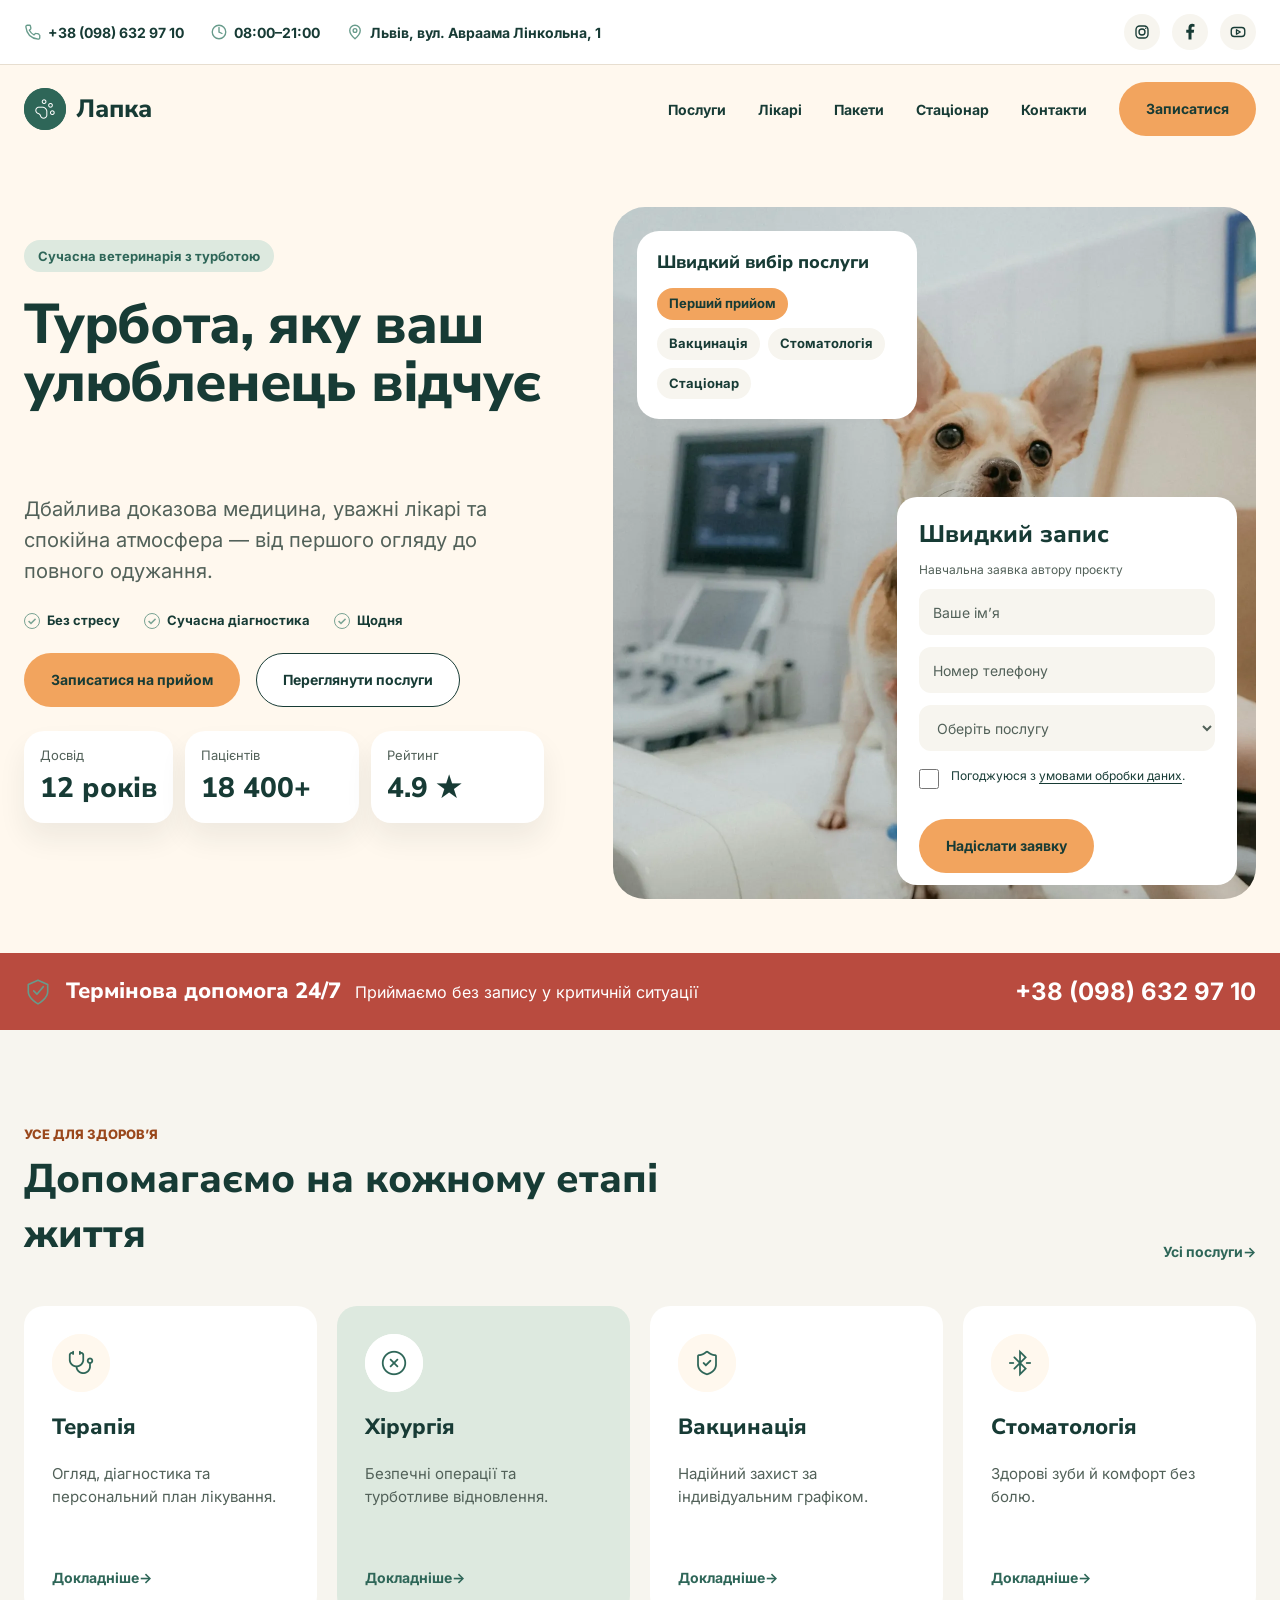
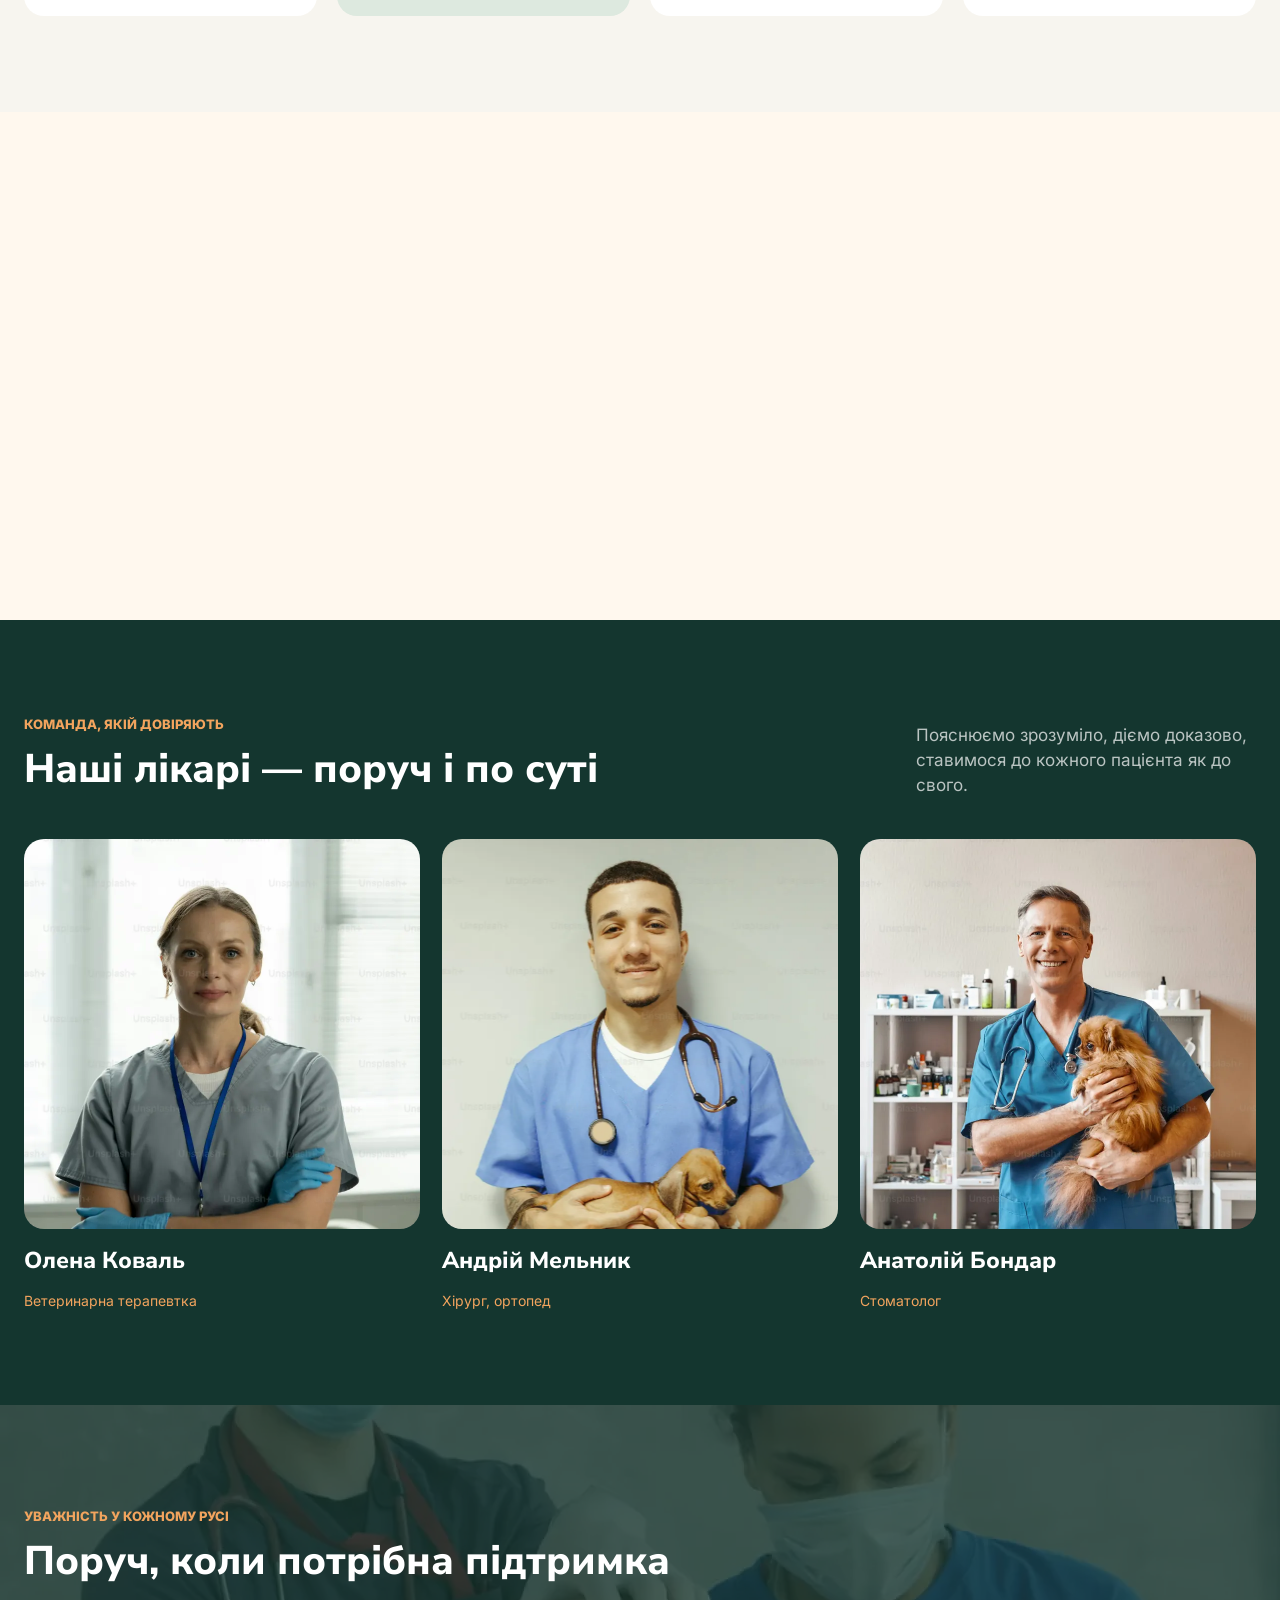
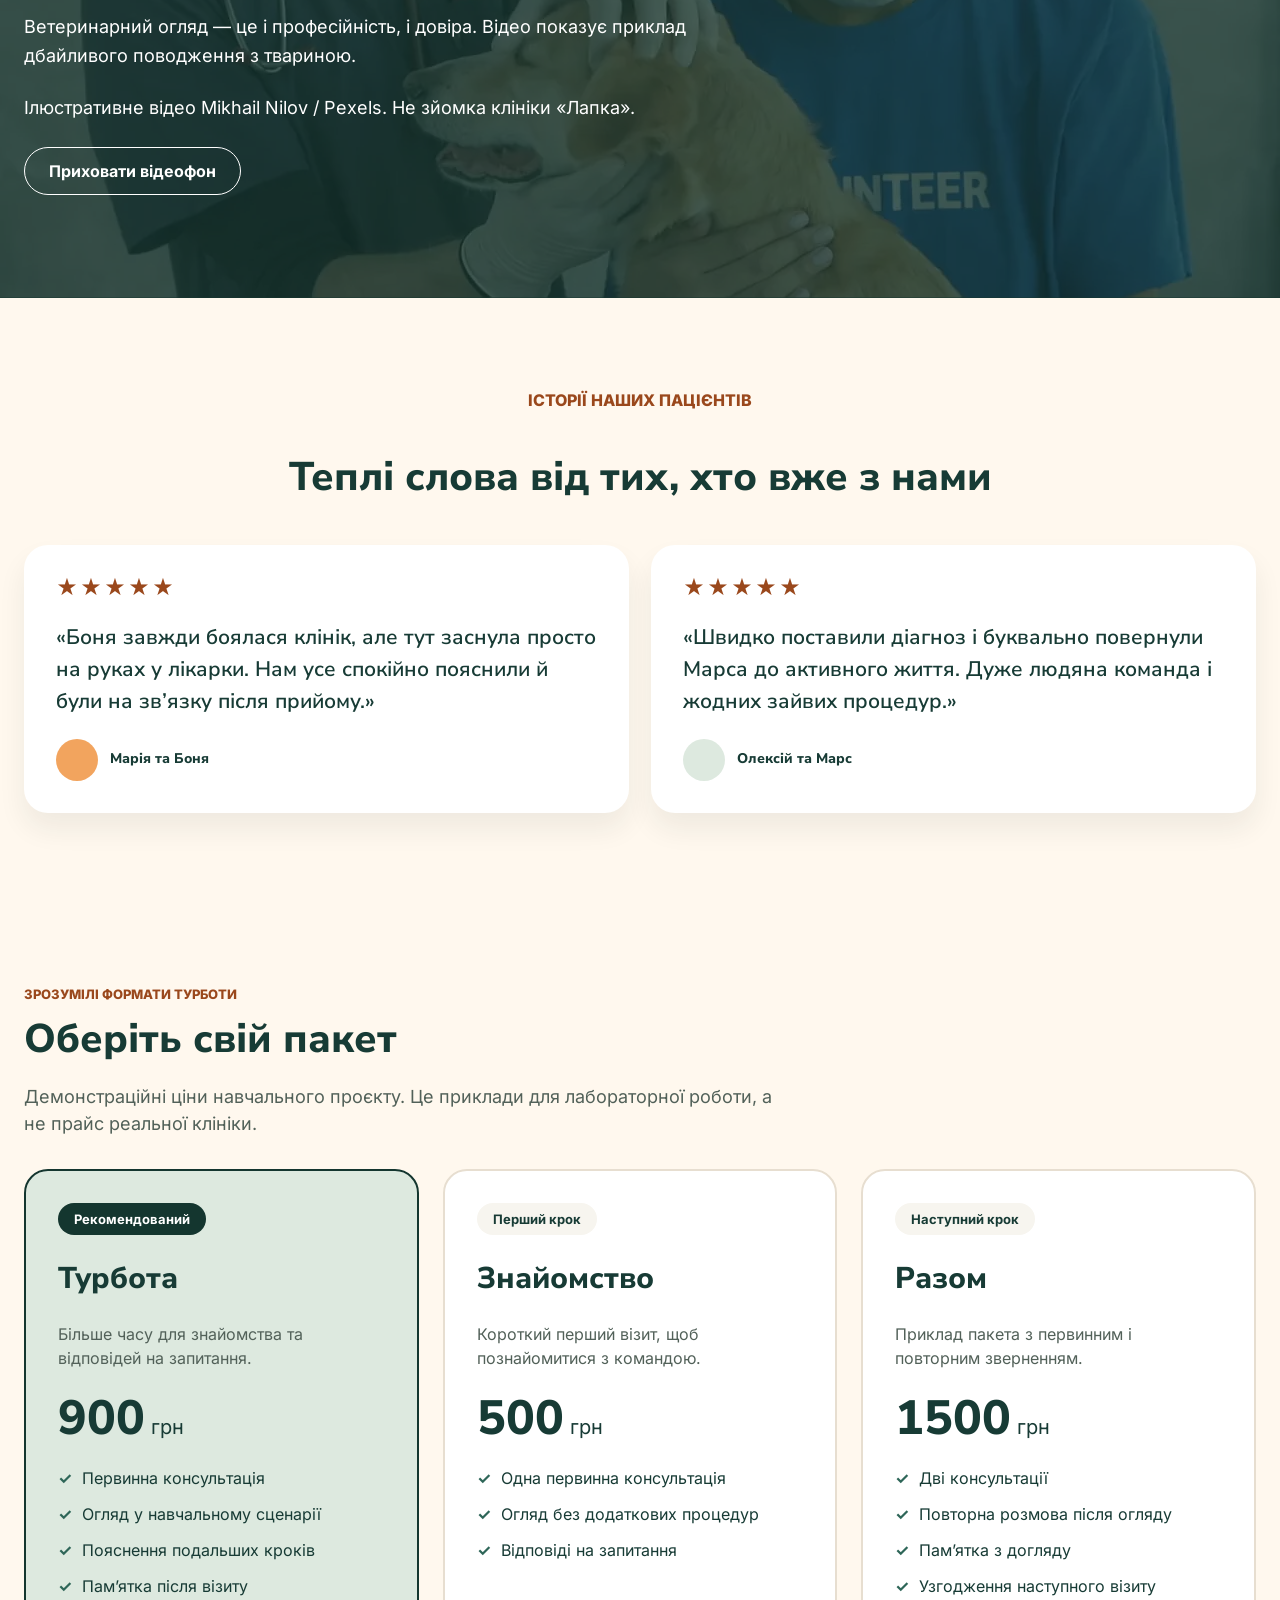
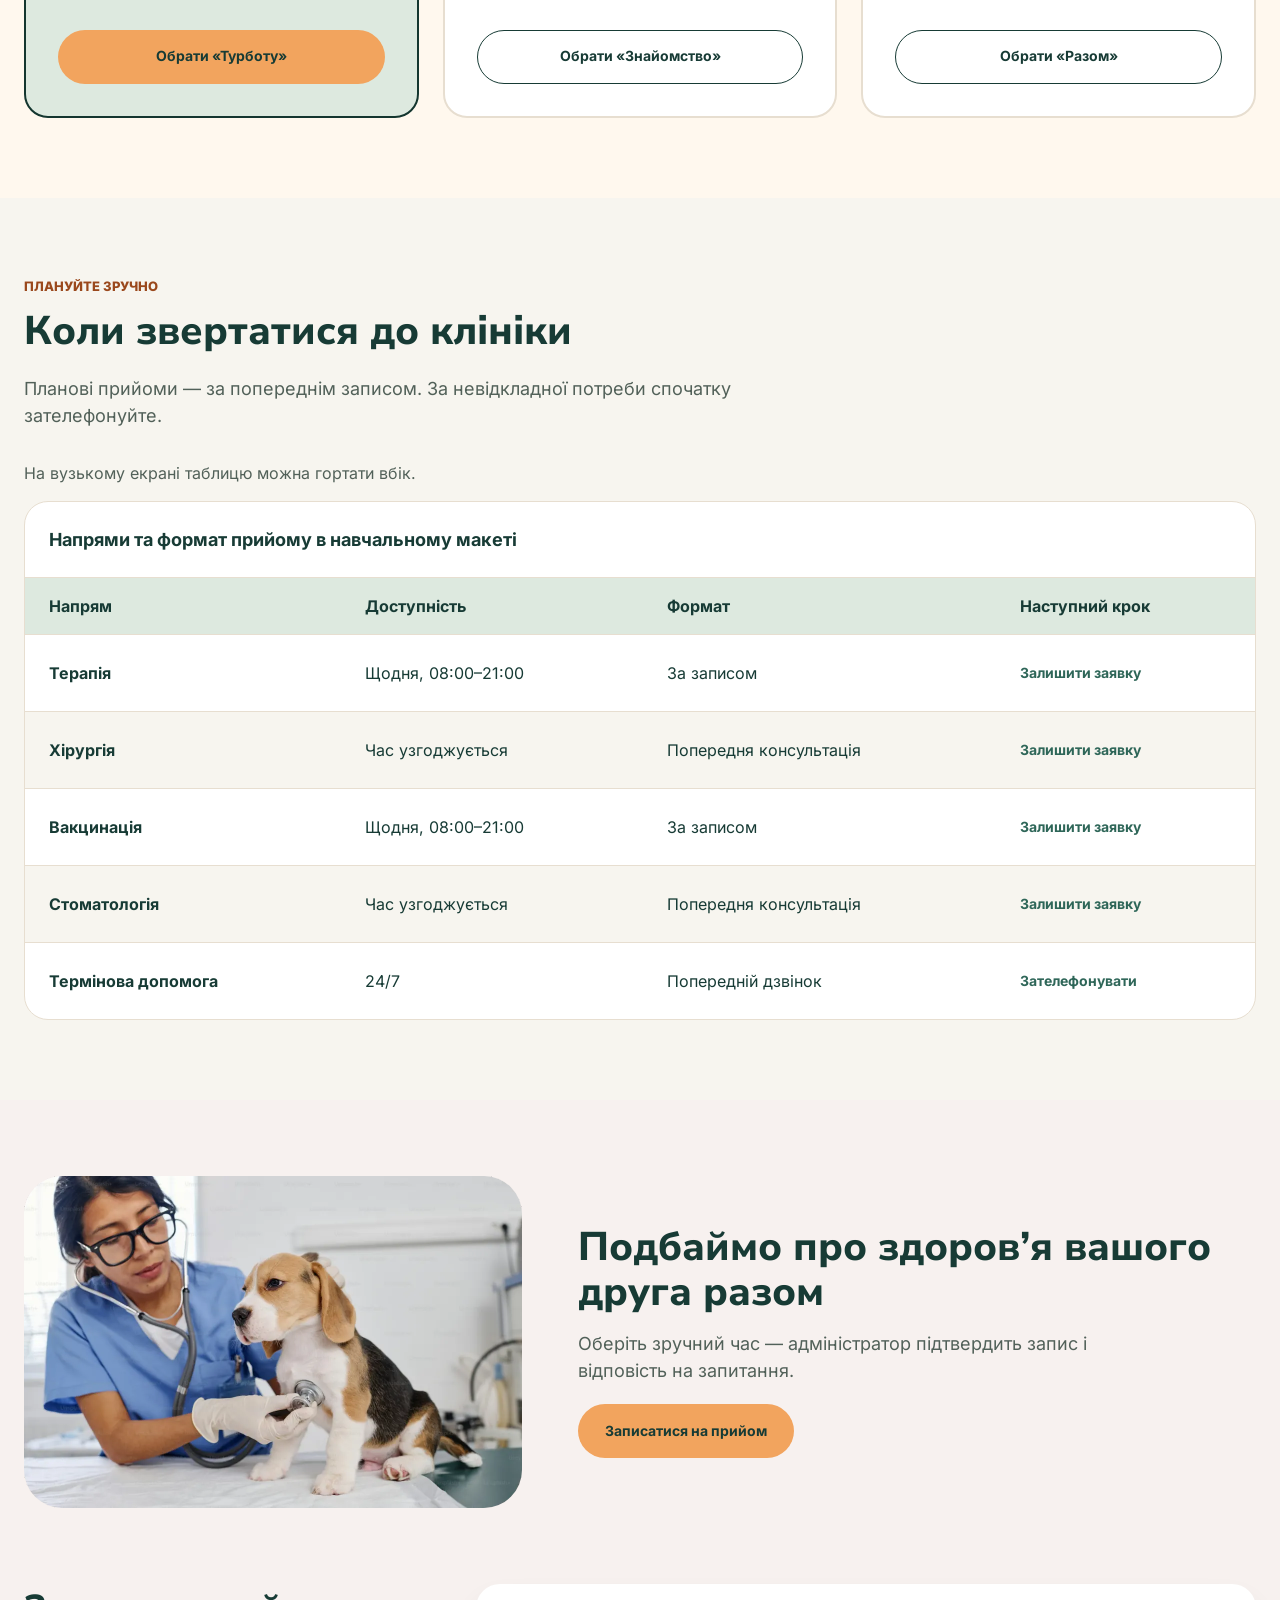
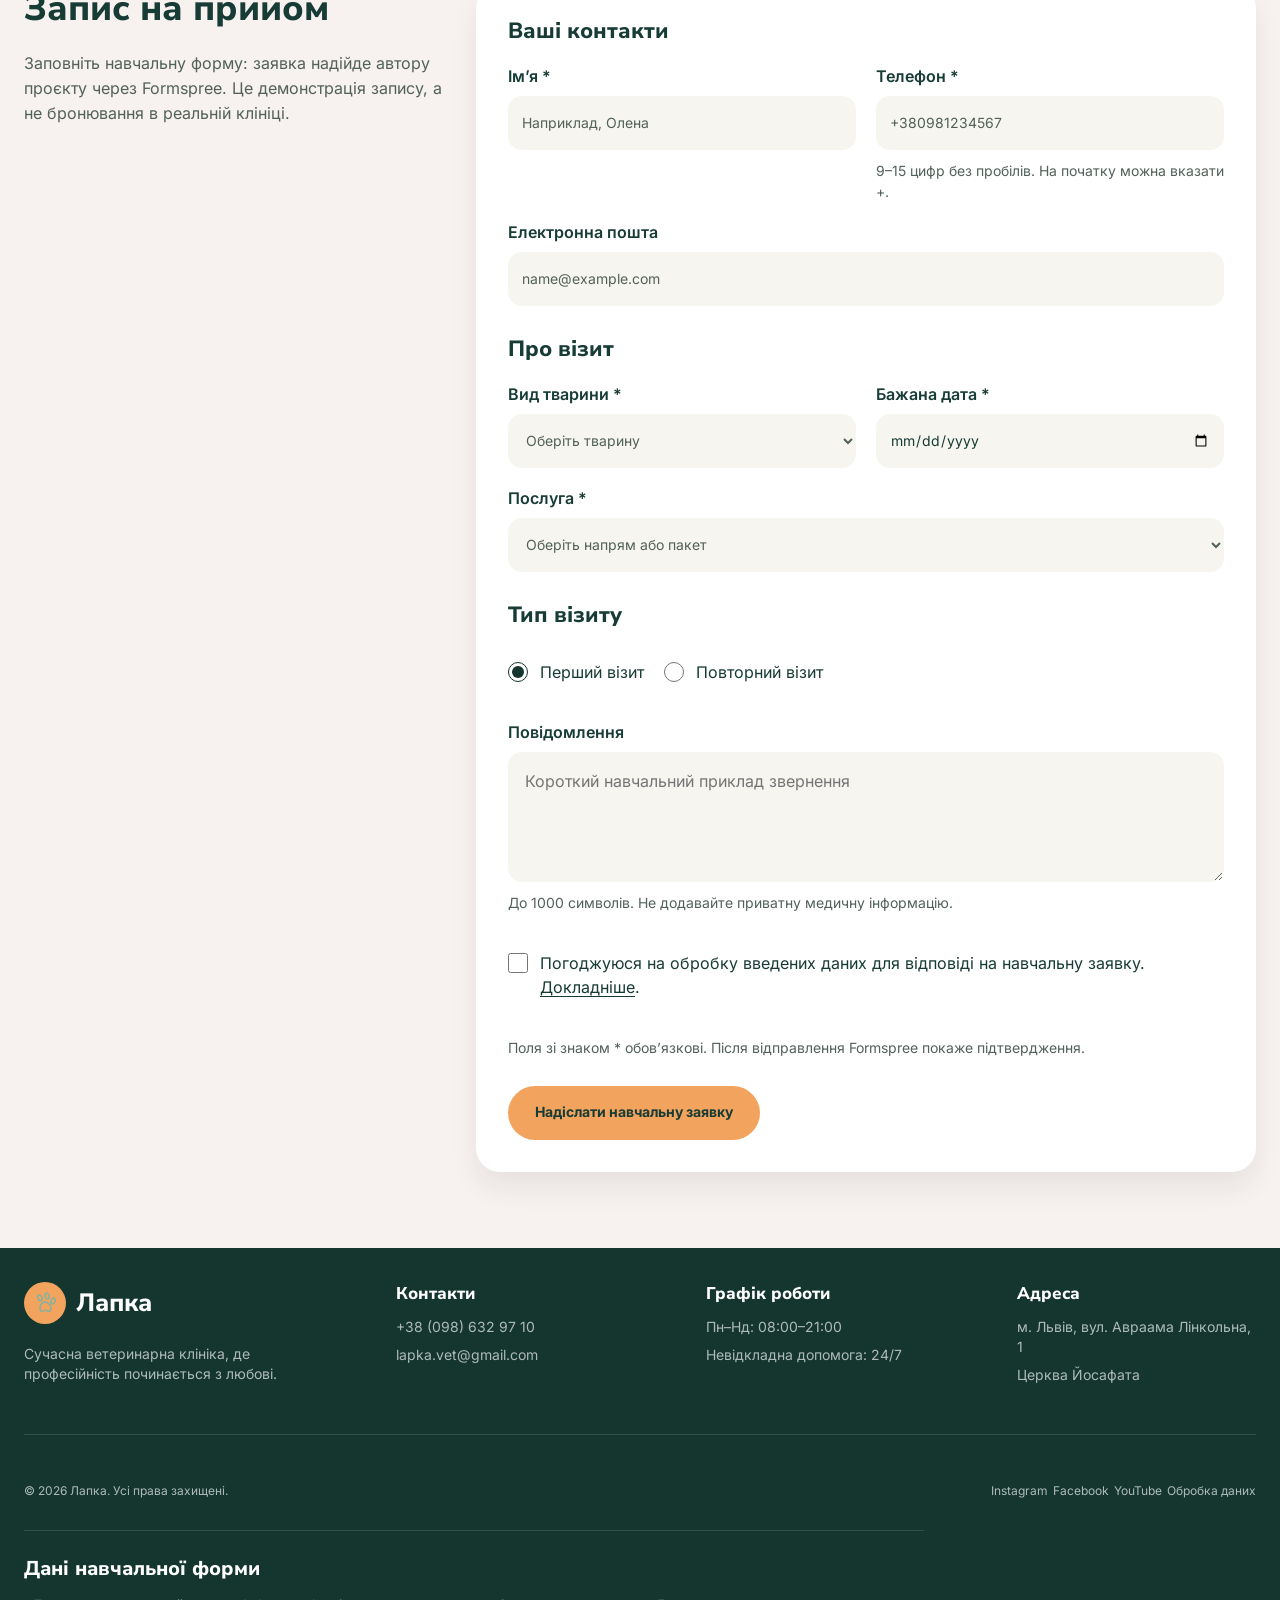
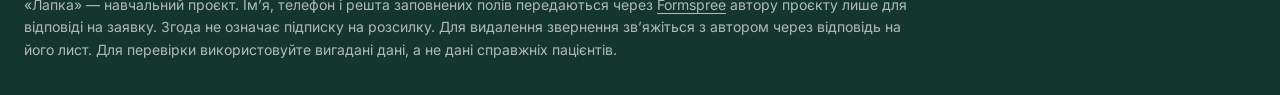
==== commit 0743f007: "Виправити контраст за аудитом Lighthouse і прискорити шрифти" ====
--- a/index.html
+++ b/index.html
@@ -8,6 +8,18 @@
       content="Ветеринарна клініка «Лапка» у Львові: терапія, хірургія, вакцинація та стоматологія. Турботливі лікарі, запис на прийом і термінова допомога вашим улюбленцям.">
     <title>Ветеринарна клініка «Лапка» у Львові</title>
     <link rel="icon" href="img/paw.svg" type="image/svg+xml">
+    <link
+      rel="preload"
+      href="fonts/inter-regular.woff2"
+      as="font"
+      type="font/woff2"
+      crossorigin>
+    <link
+      rel="preload"
+      href="fonts/nunito-sans-extrabold.woff2"
+      as="font"
+      type="font/woff2"
+      crossorigin>
     <link rel="stylesheet" href="css/fonts.css">
     <link rel="stylesheet" href="css/style.css">
   </head>
--- a/css/style.css
+++ b/css/style.css
@@ -2,7 +2,7 @@
 
 :root {
   --ink: #173b35;
-  --muted: #5d6d65;
+  --muted: #526159;
   --green: #14362f;
   --sage: #dde9df;
   --cream: #fff8ee;
@@ -616,6 +616,10 @@
   background: var(--green);
 }
 
+.doctors .eyebrow {
+  color: var(--orange);
+}
+
 .doctors__heading {
   align-items: flex-end;
   min-height: 81px;
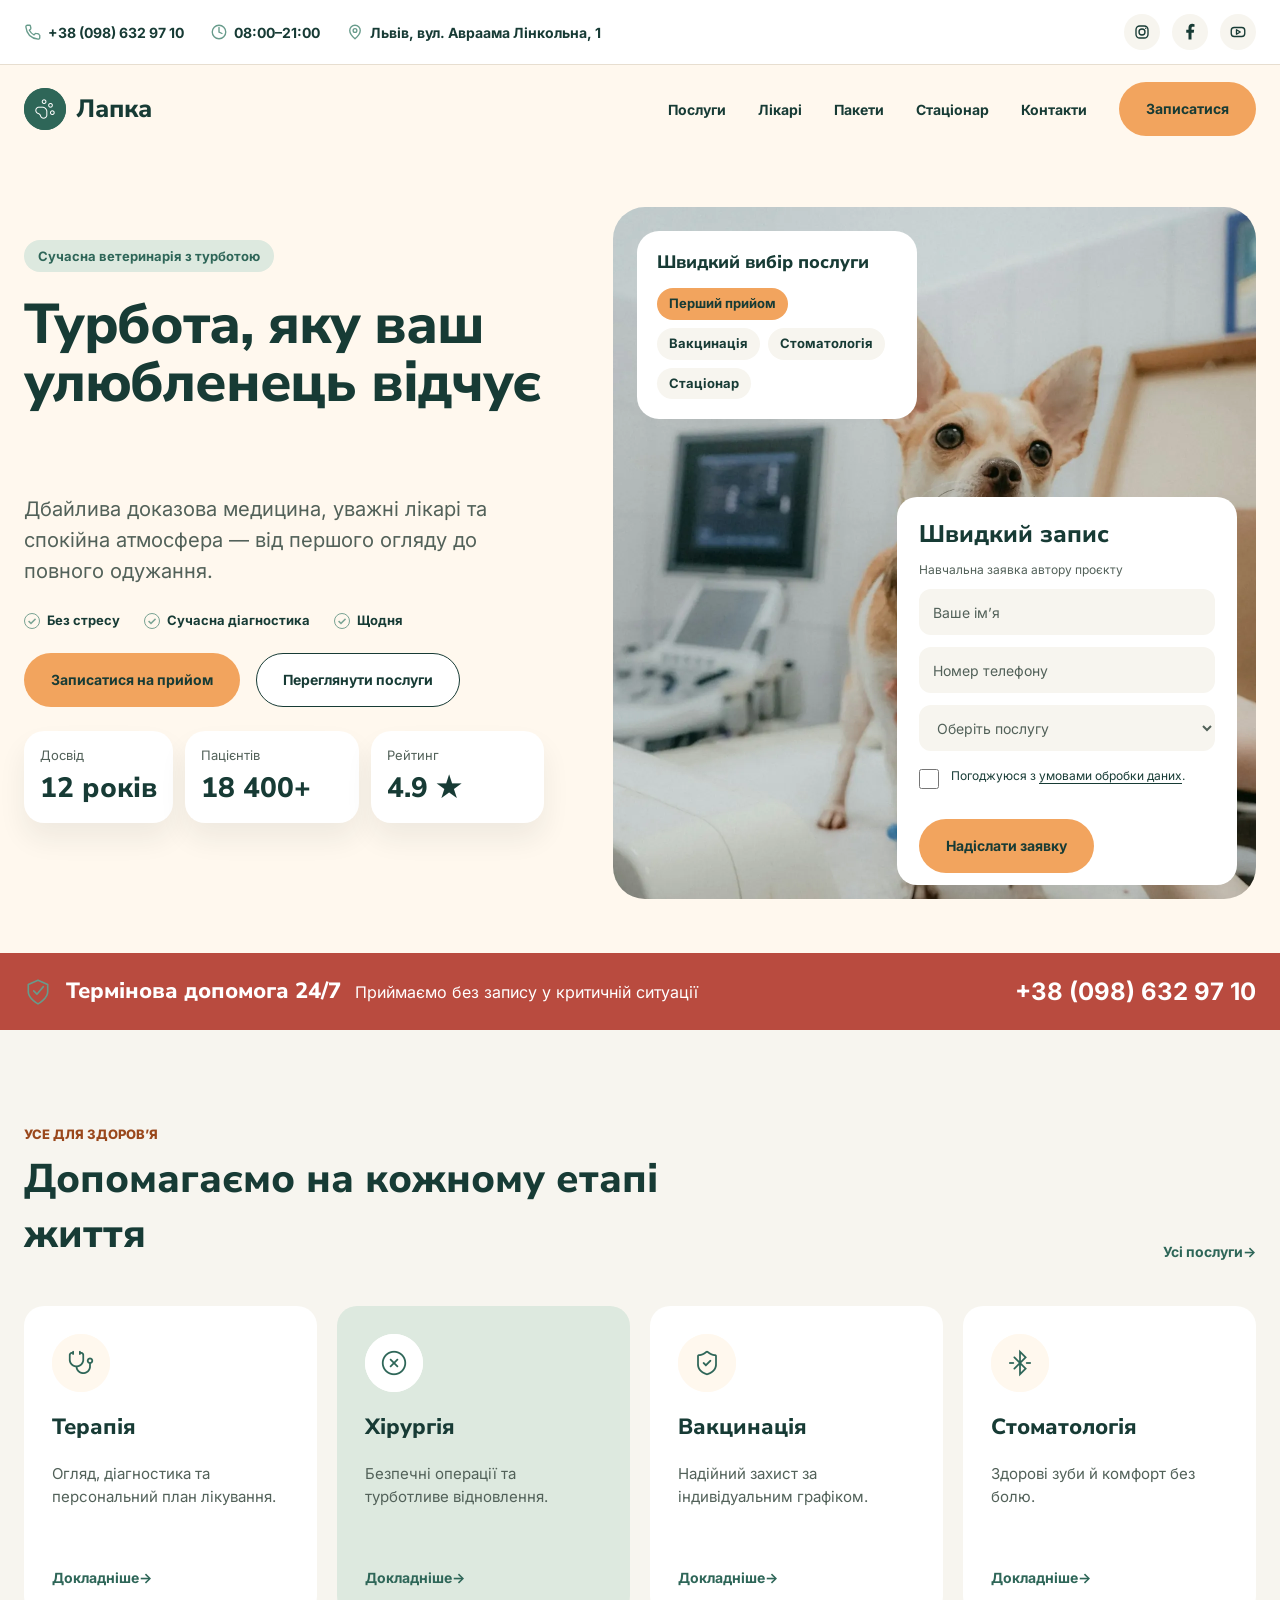
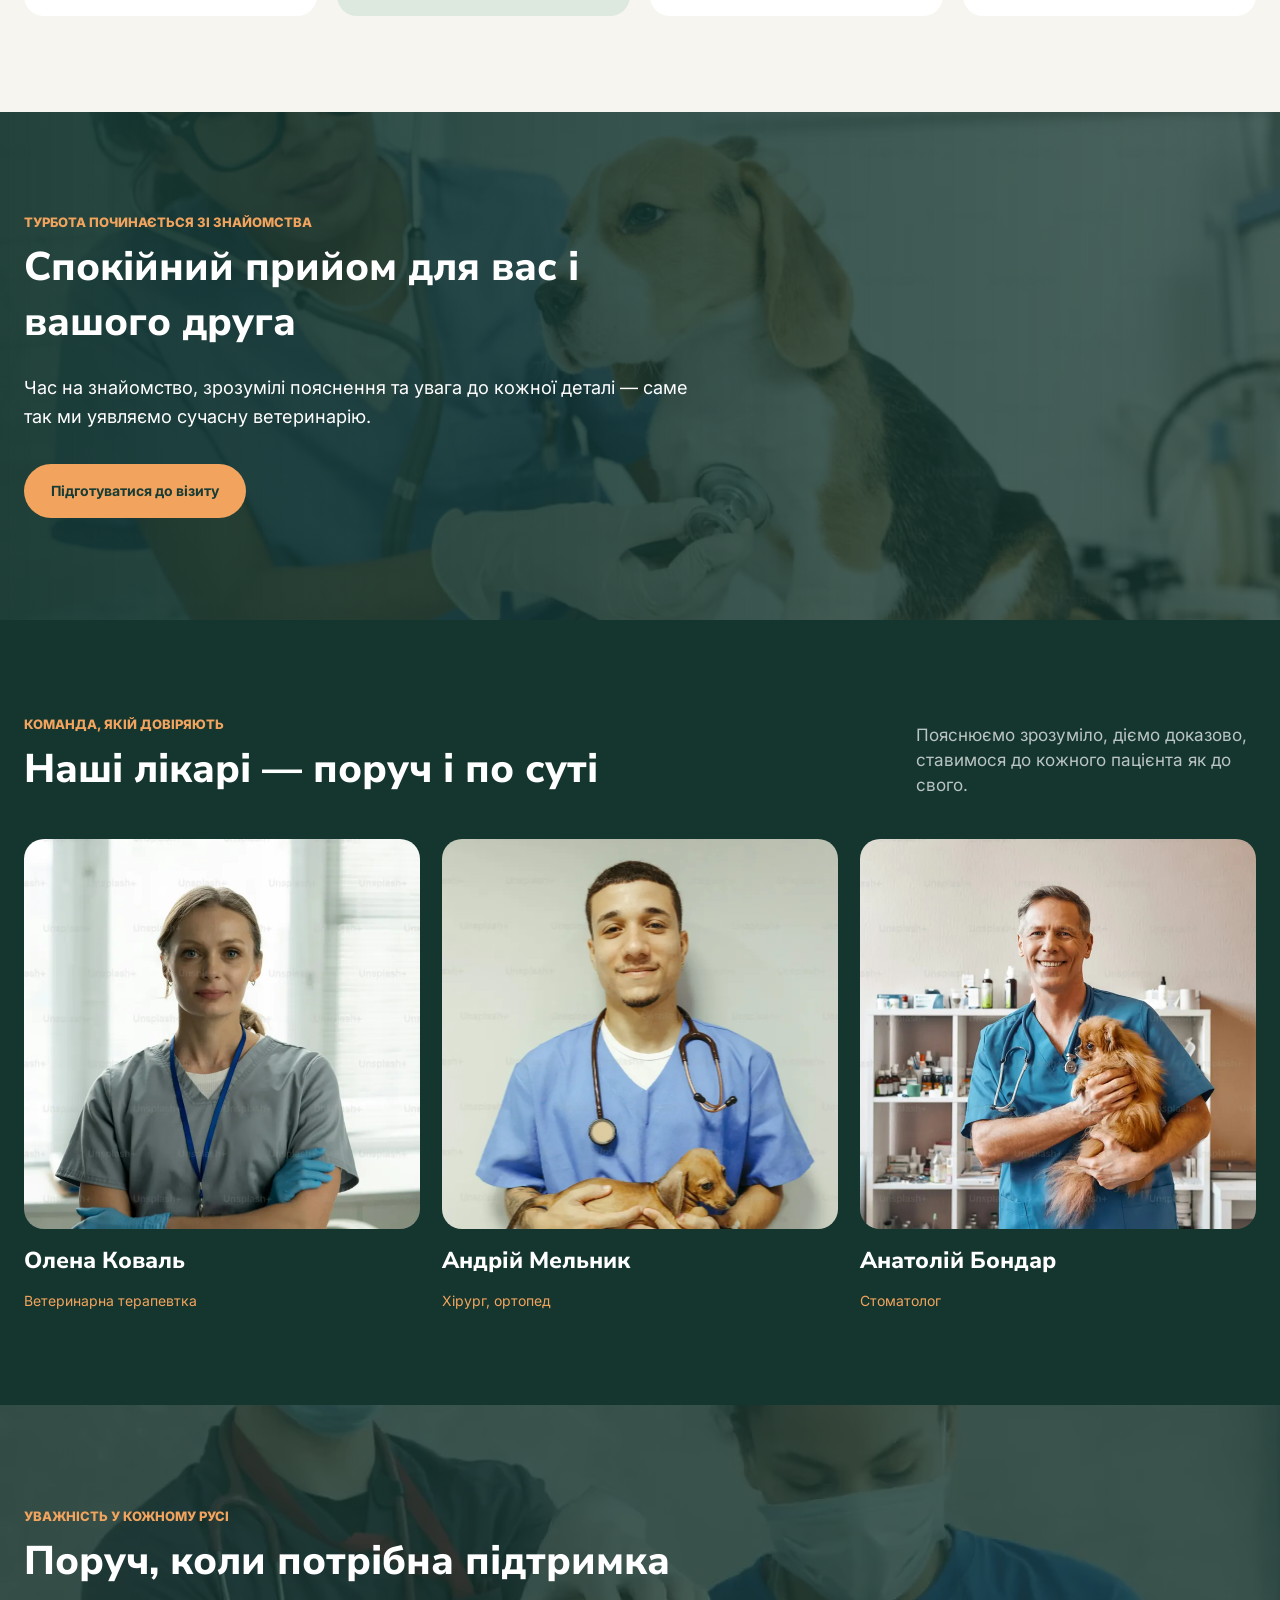
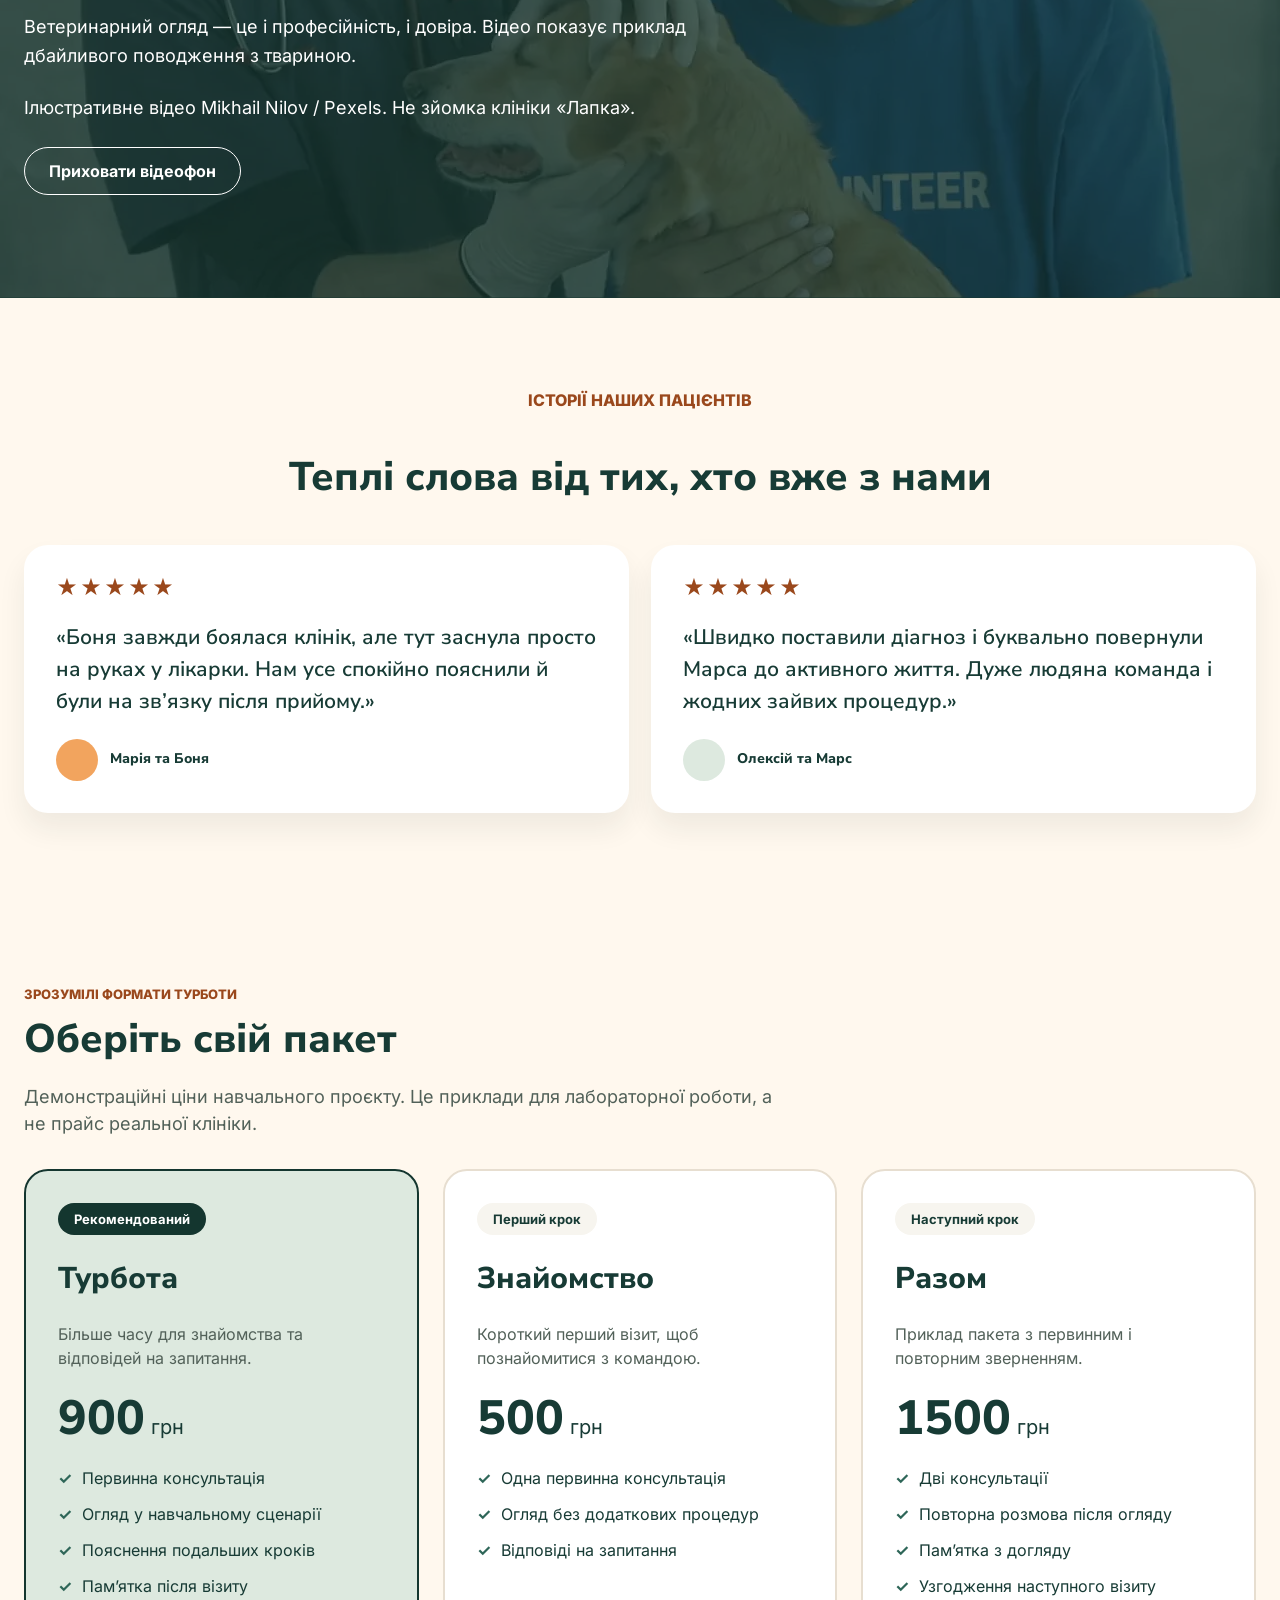
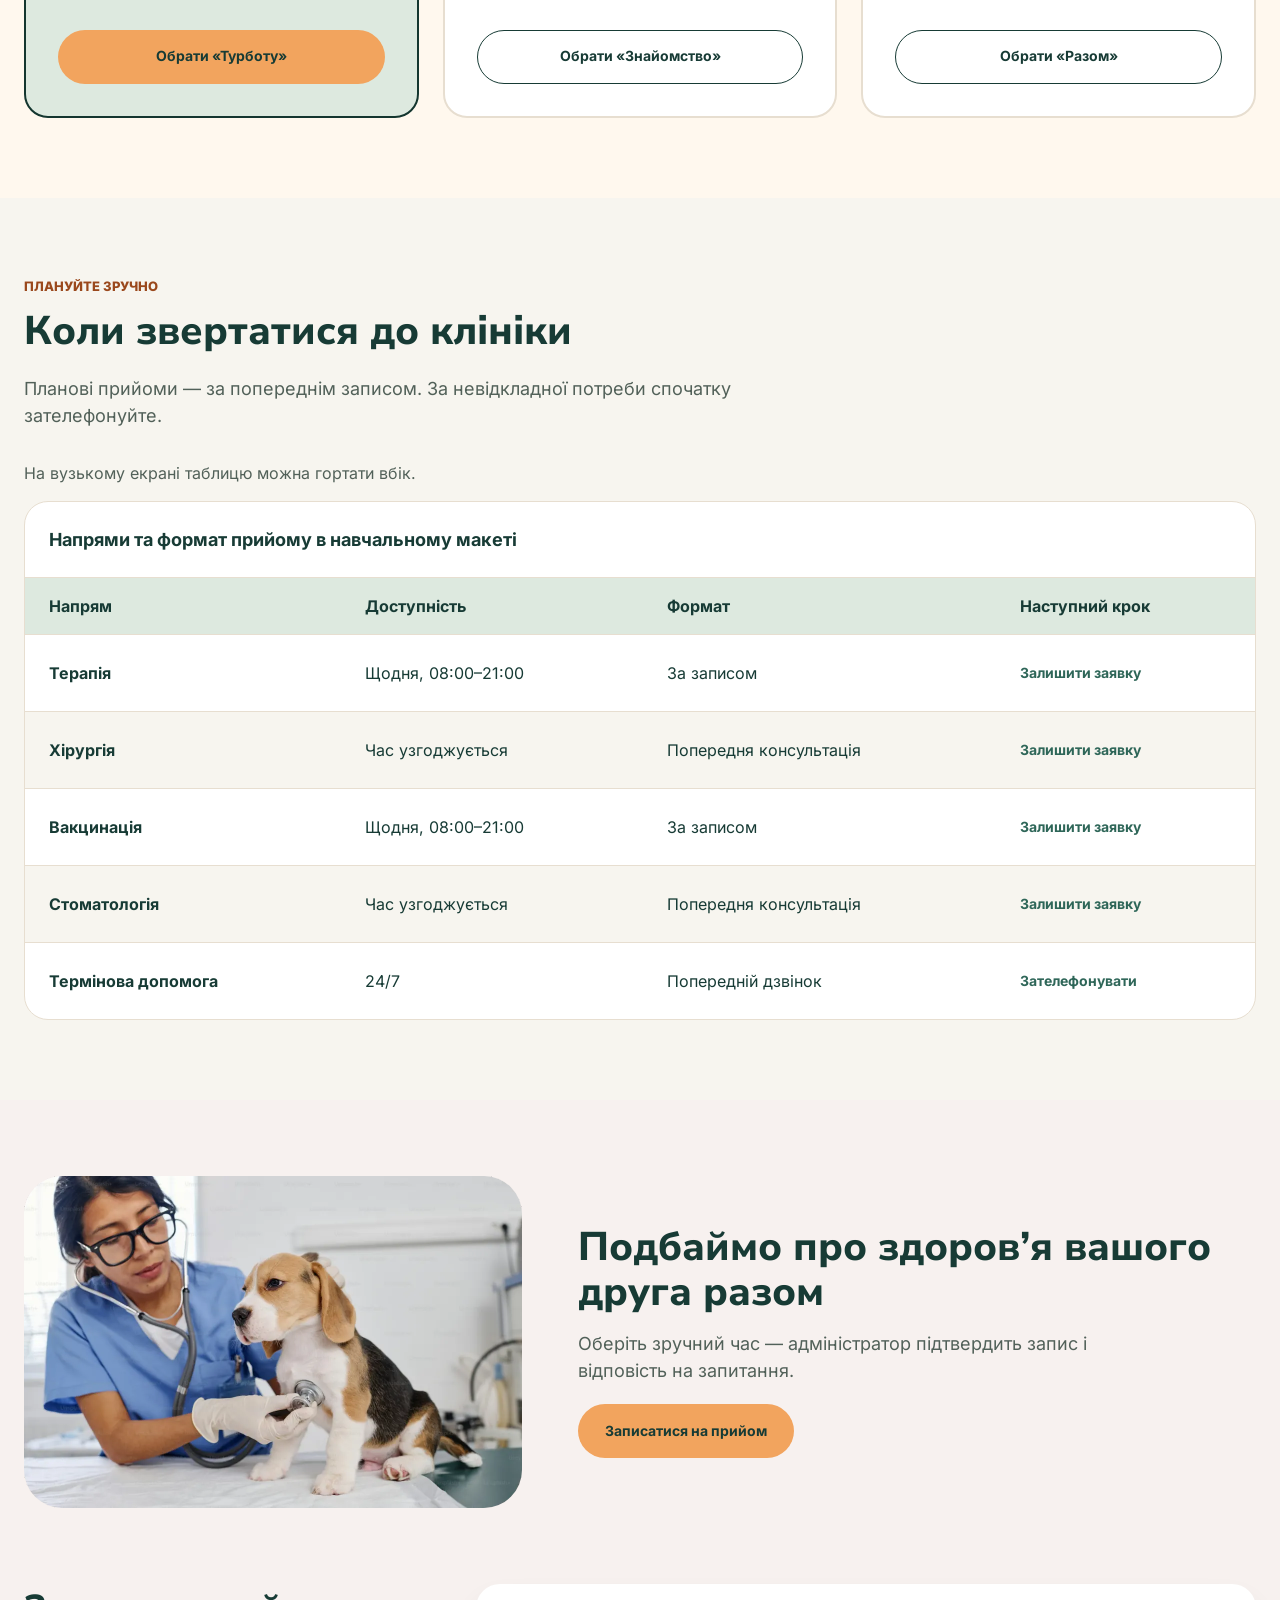
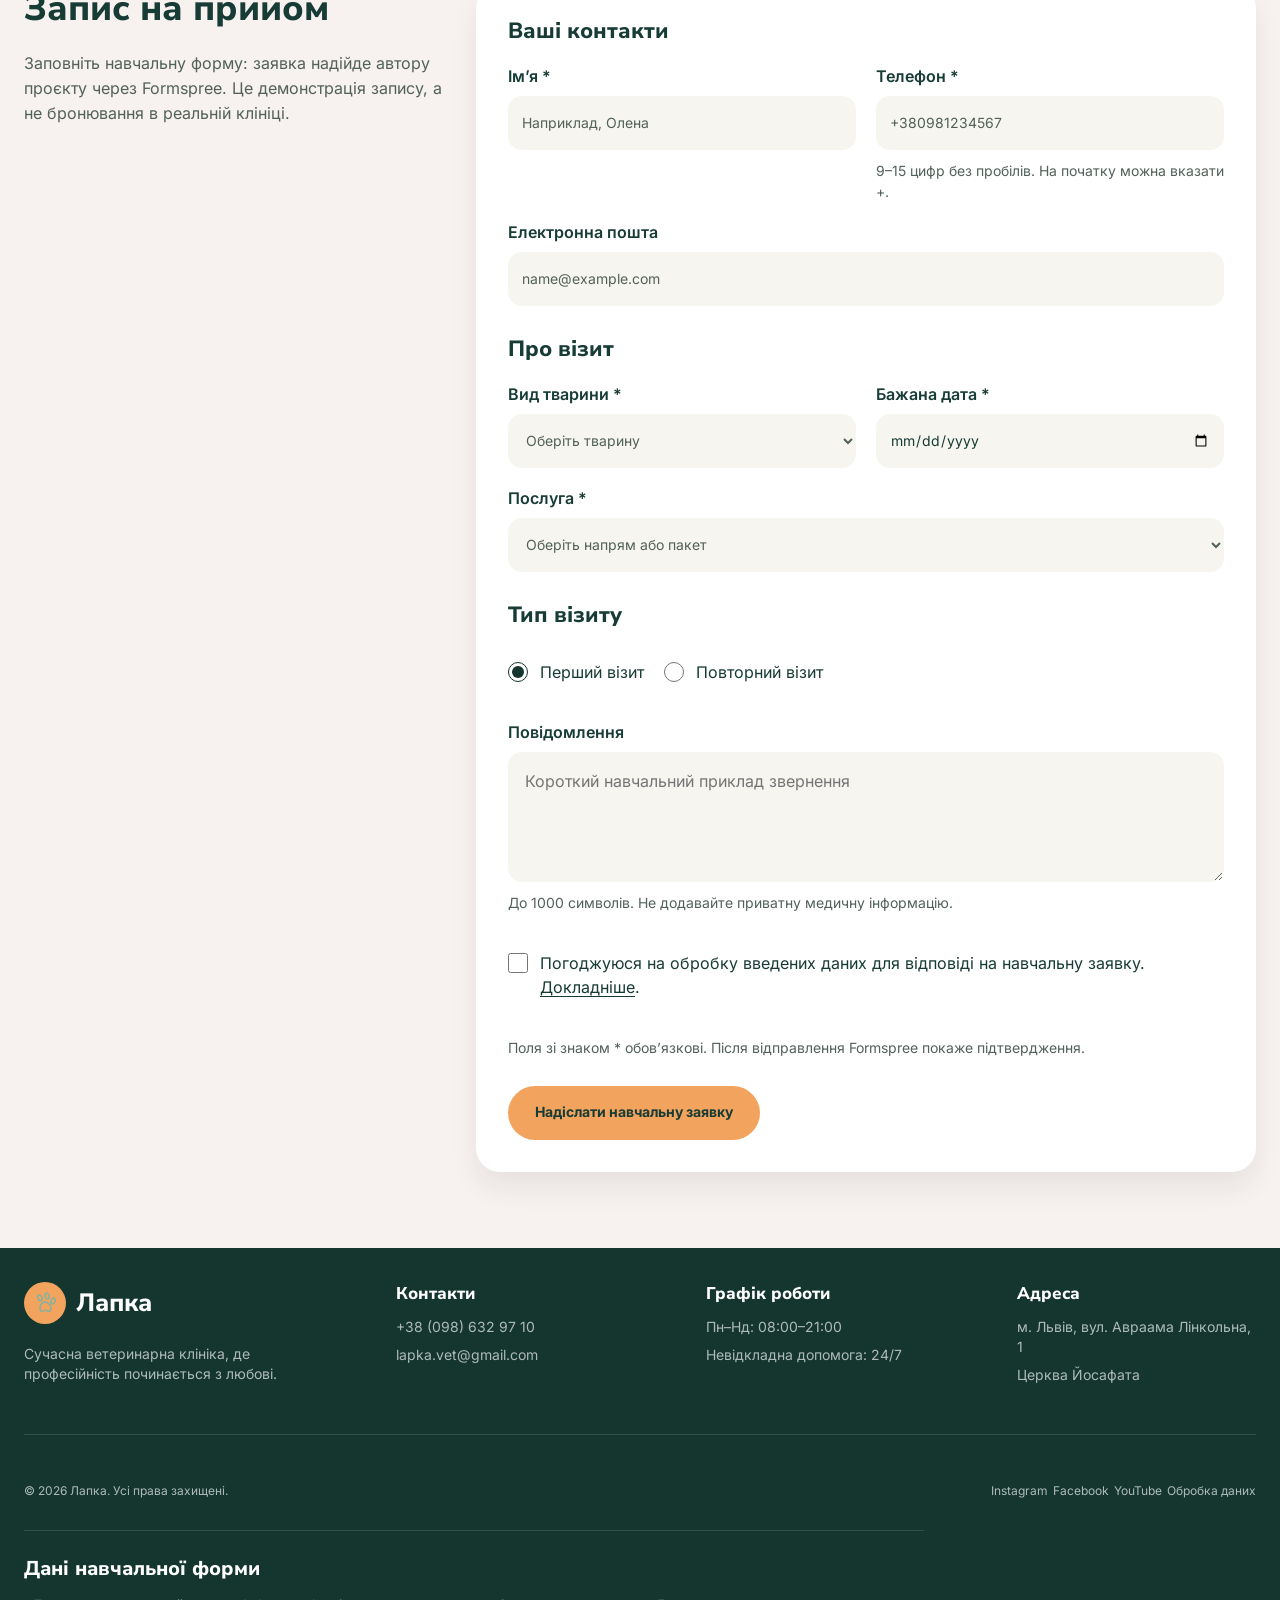
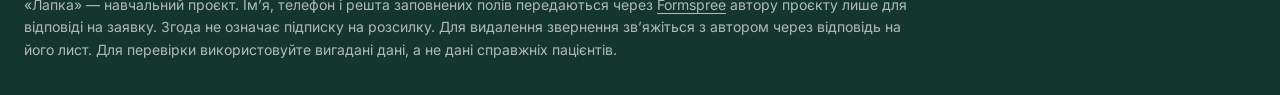
==== commit 2df7641e: "Оновити версію стилів для кешованих відвідувань" ====
--- a/index.html
+++ b/index.html
@@ -20,8 +20,8 @@
       as="font"
       type="font/woff2"
       crossorigin>
-    <link rel="stylesheet" href="css/fonts.css">
-    <link rel="stylesheet" href="css/style.css">
+    <link rel="stylesheet" href="css/fonts.css?v=20261016">
+    <link rel="stylesheet" href="css/style.css?v=20261016">
   </head>
   <body id="top">
     <a class="skip-link" href="#main">Перейти до вмісту</a>
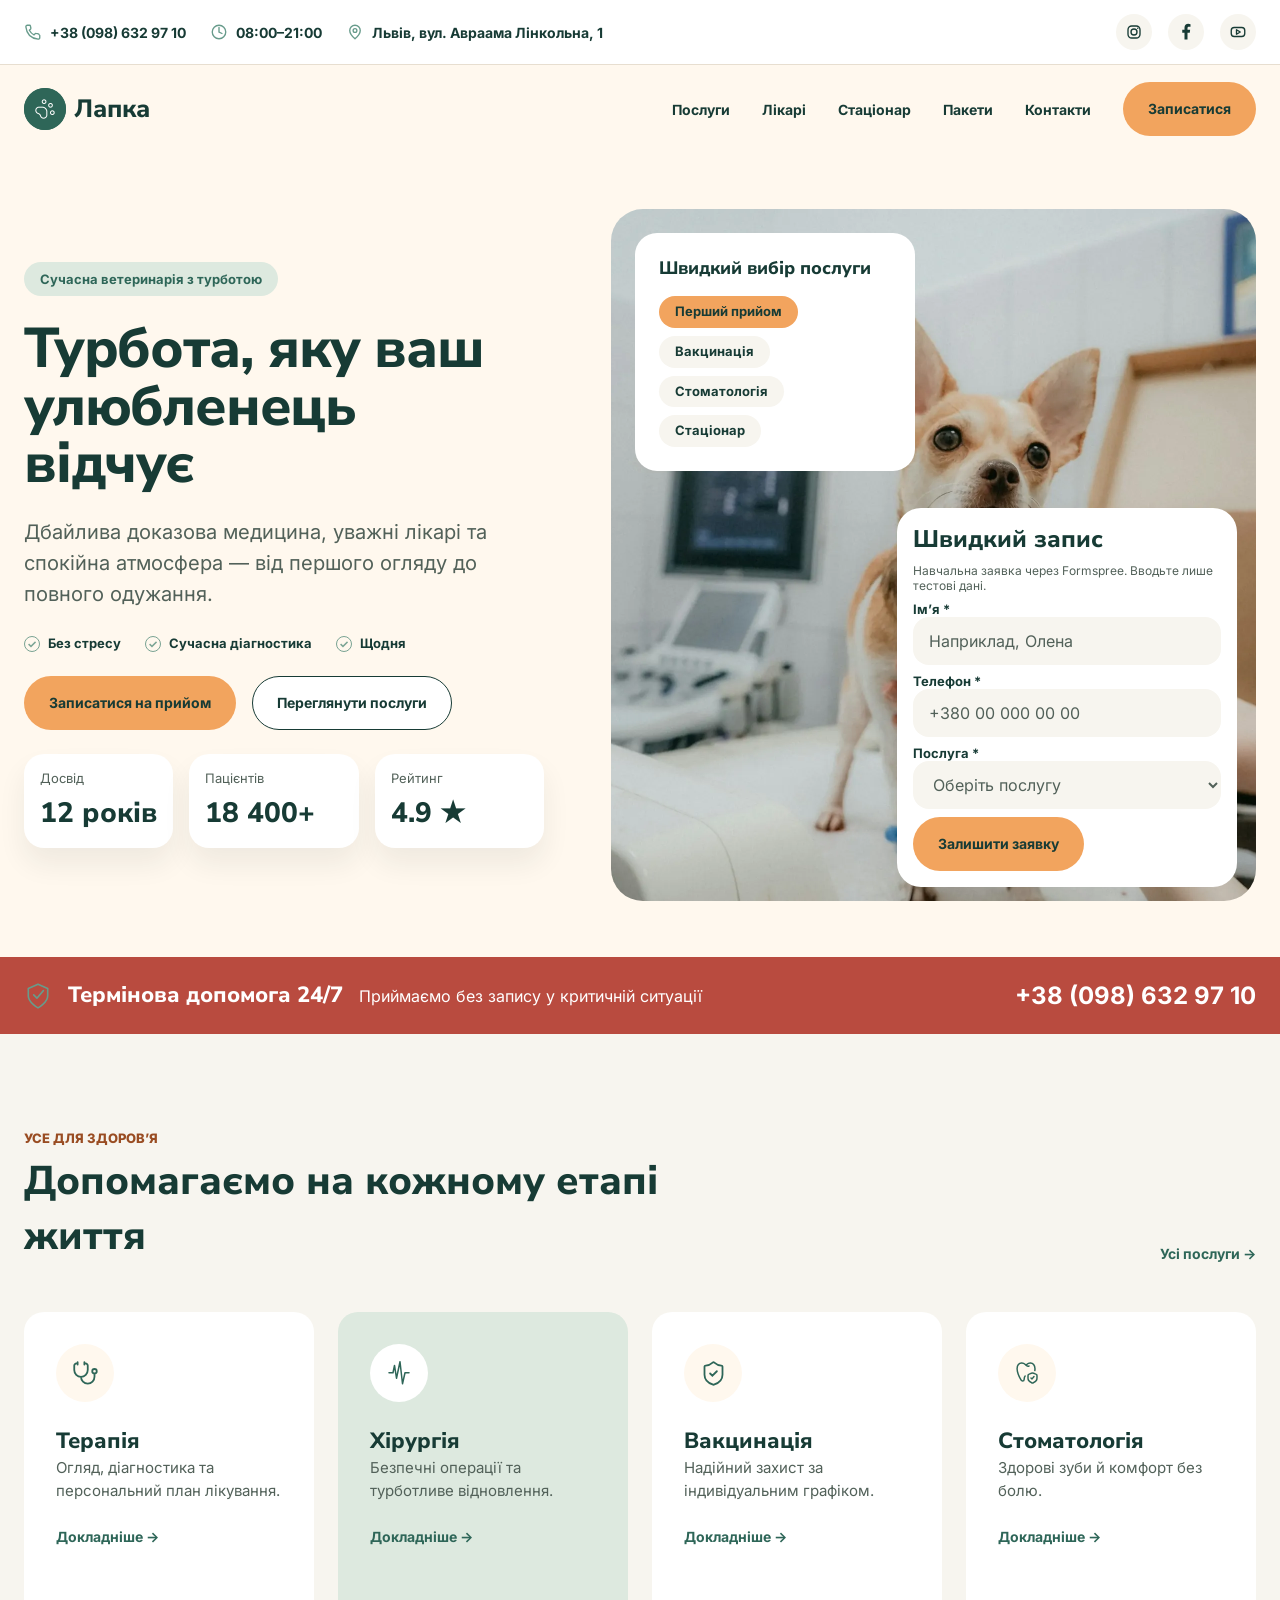
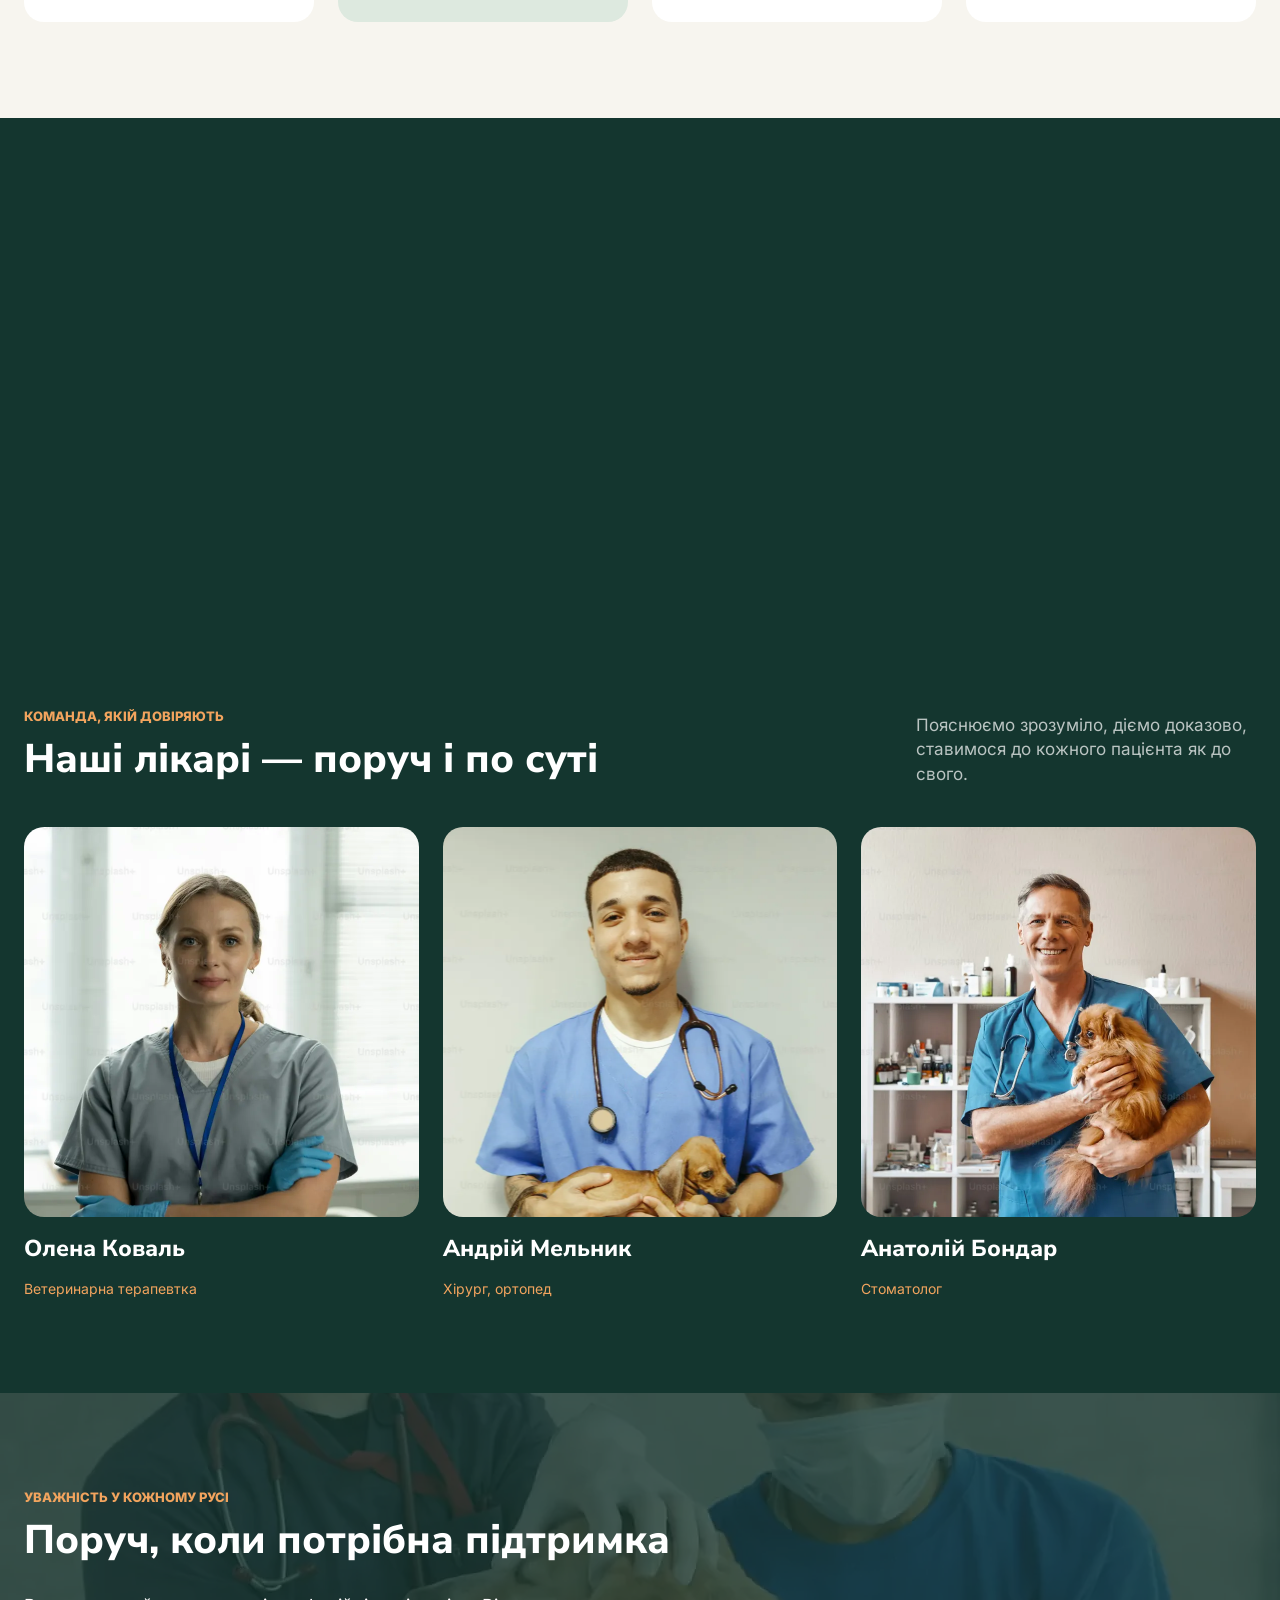
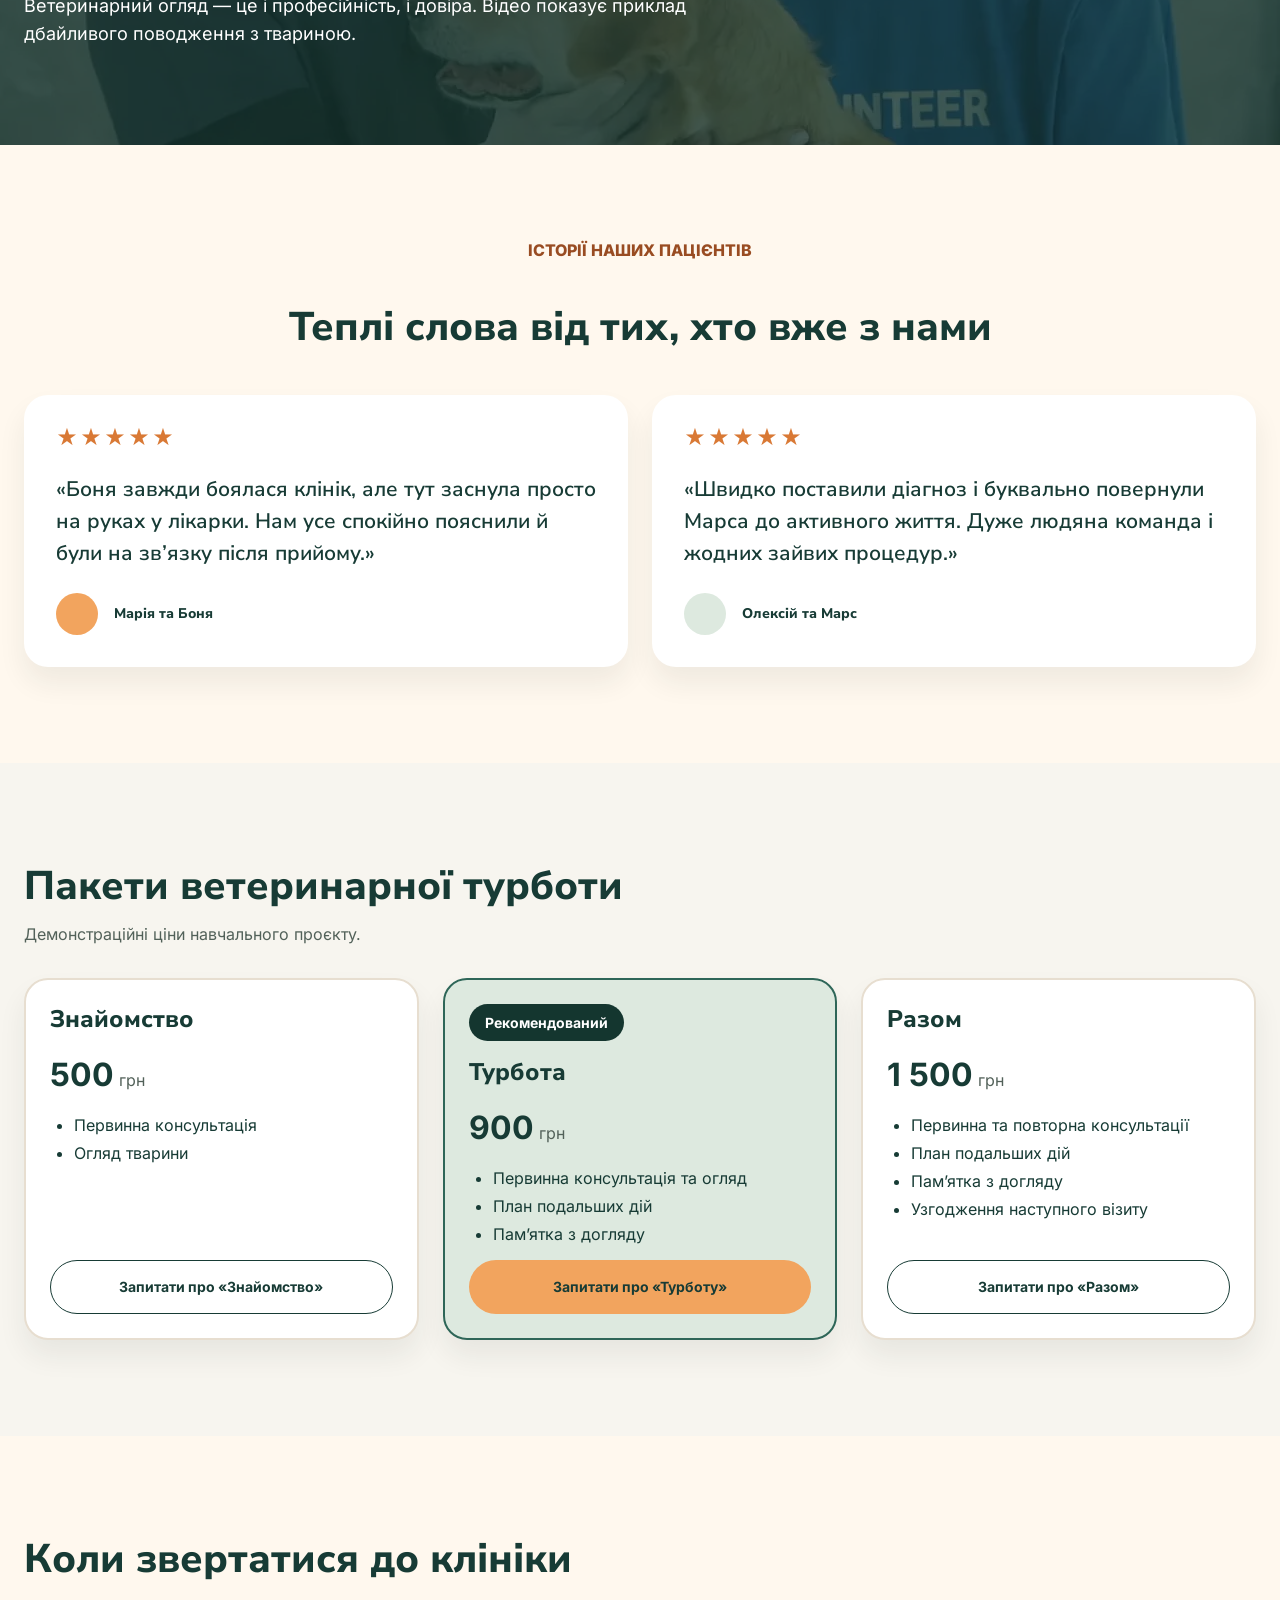
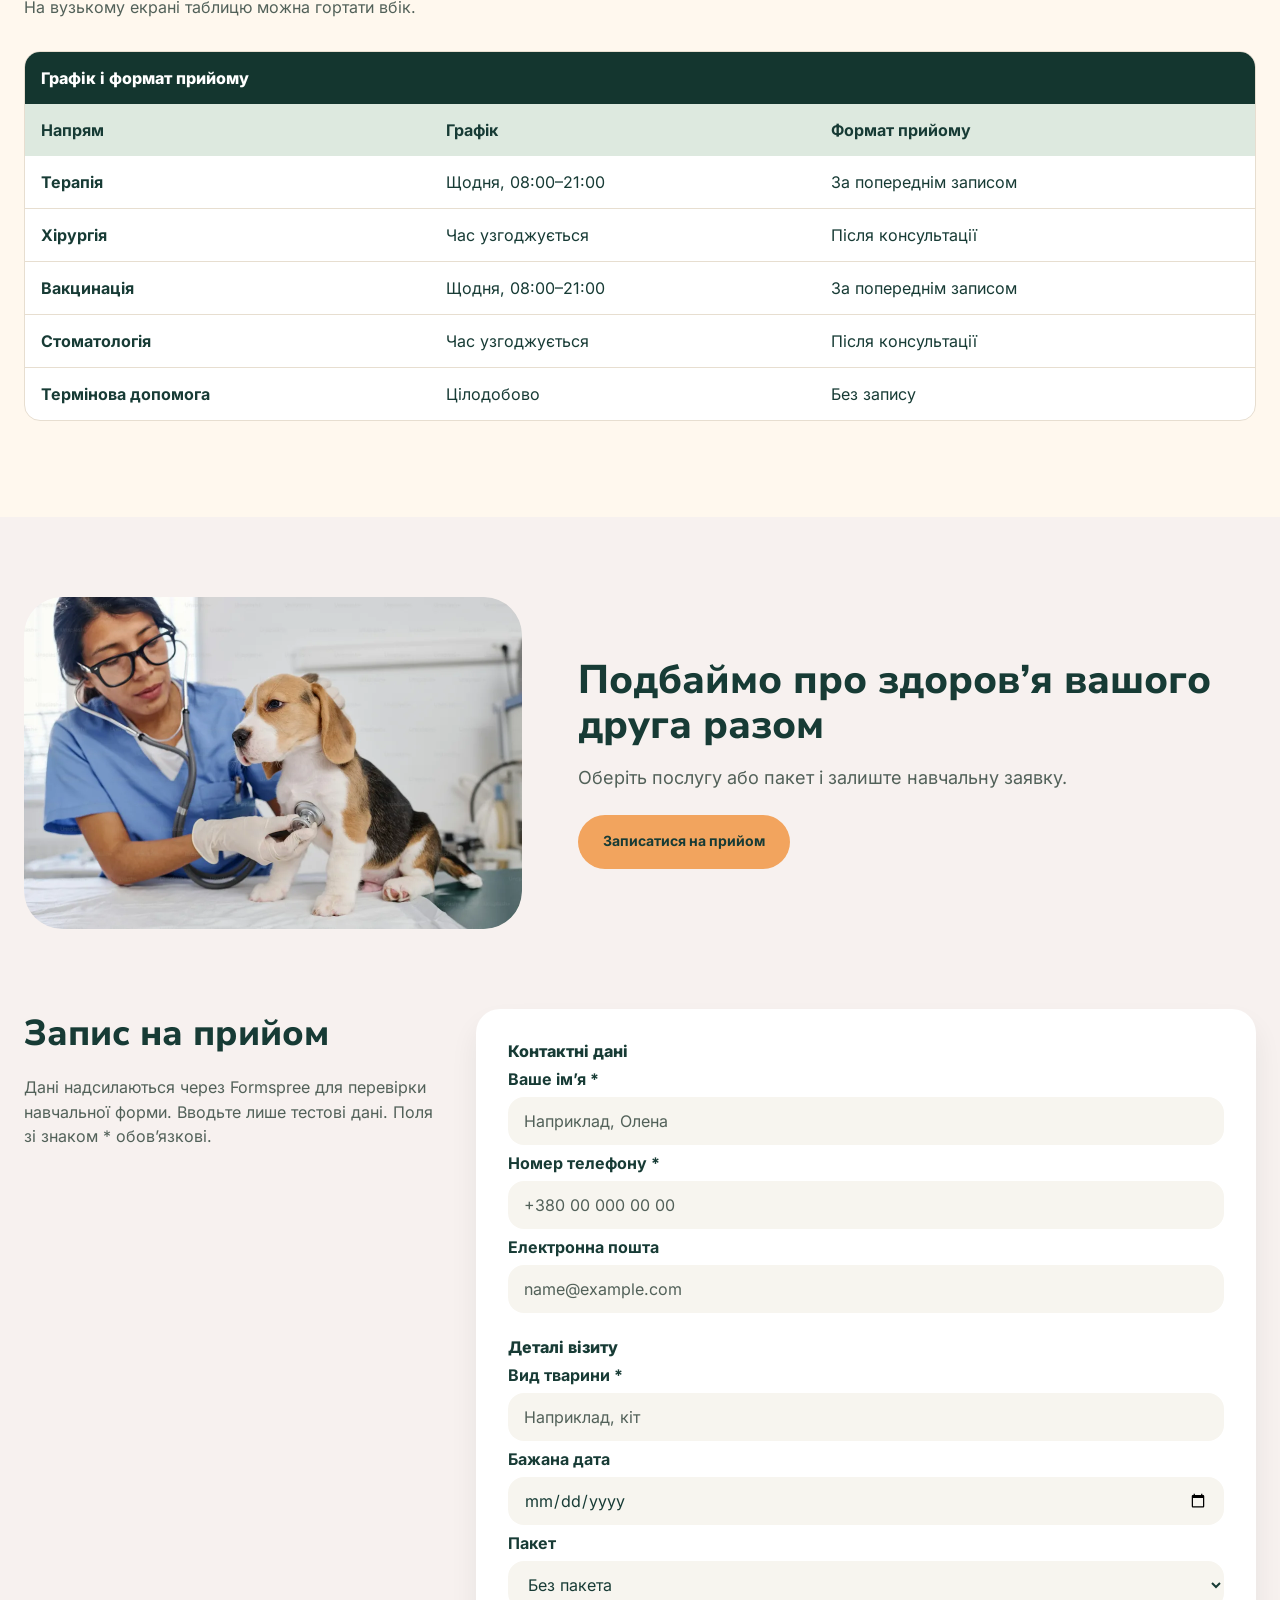
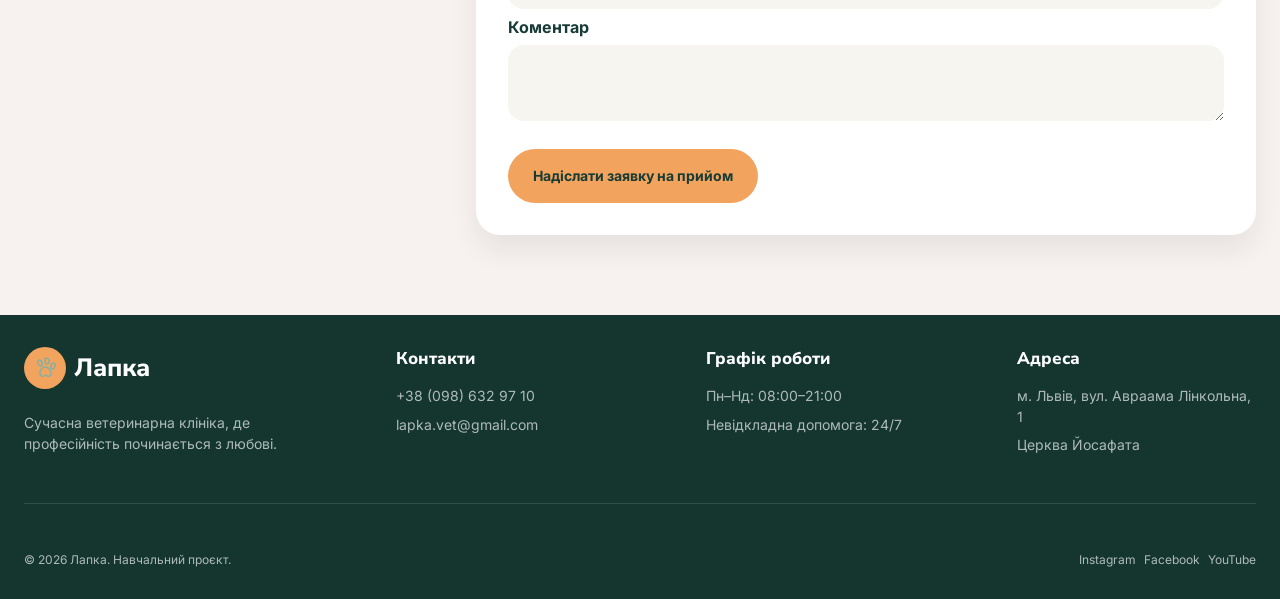
==== commit 6542f268: "fix: publish the current Lapka site at the primary Pages URL" ====
--- a/index.html
+++ b/index.html
@@ -3,107 +3,83 @@
   <head>
     <meta charset="UTF-8">
     <meta name="viewport" content="width=device-width, initial-scale=1">
-    <meta
-      name="description"
+    <meta name="description"
       content="Ветеринарна клініка «Лапка» у Львові: терапія, хірургія, вакцинація та стоматологія. Турботливі лікарі, запис на прийом і термінова допомога вашим улюбленцям.">
     <title>Ветеринарна клініка «Лапка» у Львові</title>
     <link rel="icon" href="img/paw.svg" type="image/svg+xml">
-    <link
-      rel="preload"
-      href="fonts/inter-regular.woff2"
-      as="font"
-      type="font/woff2"
-      crossorigin>
-    <link
-      rel="preload"
-      href="fonts/nunito-sans-extrabold.woff2"
-      as="font"
-      type="font/woff2"
-      crossorigin>
-    <link rel="stylesheet" href="css/fonts.css?v=20261016">
-    <link rel="stylesheet" href="css/style.css?v=20261016">
+    <link rel="stylesheet" href="css/fonts.css">
+    <link rel="stylesheet" href="css/style.css">
   </head>
   <body id="top">
     <a class="skip-link" href="#main">Перейти до вмісту</a>
-    <!-- Шапка: контактна інформація та основне меню. -->
     <header class="header">
       <div class="header__top">
         <div class="container header__contacts">
           <ul class="contact-list">
             <li>
-              <a href="tel:+380986329710"
-                ><img src="img/phone.svg" alt="" width="18" height="18"> +38
-                (098) 632 97 10</a
-              >
+              <a href="tel:+380986329710">
+                <img src="img/phone.svg" alt="" width="18" height="18">
+                +38 (098) 632 97 10
+              </a>
             </li>
             <li>
               <img src="img/clock.svg" alt="" width="18" height="18">
               08:00–21:00
             </li>
             <li>
-              <a href="#contacts"
-                ><img src="img/location.svg" alt="" width="18" height="18">
-                Львів, вул. Авраама Лінкольна, 1</a
-              >
+              <a href="#contacts">
+                <img src="img/location.svg" alt="" width="18" height="18">
+                Львів, вул. Авраама Лінкольна, 1
+              </a>
             </li>
           </ul>
           <ul class="social-list" aria-label="Соціальні мережі">
             <li>
-              <a href="https://www.instagram.com/" aria-label="Instagram"
-                ><img src="img/instagram.svg" alt="" width="18" height="18"></a>
-            </li>
-            <li>
-              <a href="https://www.facebook.com/" aria-label="Facebook"
-                ><img src="img/facebook.svg" alt="" width="18" height="18"></a>
-            </li>
-            <li>
-              <a href="https://www.youtube.com/" aria-label="YouTube"
-                ><img src="img/youtube.svg" alt="" width="18" height="18"></a>
+              <a class="icon-circle" href="https://www.instagram.com/" aria-label="Instagram">
+                <img src="img/instagram.svg" alt="" width="18" height="18">
+              </a>
+            </li>
+            <li>
+              <a class="icon-circle" href="https://www.facebook.com/" aria-label="Facebook">
+                <img src="img/facebook.svg" alt="" width="18" height="18">
+              </a>
+            </li>
+            <li>
+              <a class="icon-circle" href="https://www.youtube.com/" aria-label="YouTube">
+                <img src="img/youtube.svg" alt="" width="18" height="18">
+              </a>
             </li>
           </ul>
         </div>
       </div>
       <div class="container header__inner">
         <a class="logo" href="#top" aria-label="Лапка — на початок">
-          <span class="logo__mark"
-            ><img src="img/logo-mark.png" alt="" width="42" height="42"></span>
+          <span class="icon-circle logo__mark">
+            <img src="img/logo-mark.png" alt="" width="42" height="42">
+          </span>
           Лапка
         </a>
-        <a
-          class="header__phone"
-          href="tel:+380986329710"
-          aria-label="Зателефонувати до клініки"
-        >
+        <a class="icon-circle header__phone" href="tel:+380986329710" aria-label="Зателефонувати до клініки">
           <img src="img/phone.svg" alt="" width="22" height="22">
         </a>
-        <form class="menu-trigger" action="#site-menu" method="get">
-          <button
-            class="burger"
-            type="submit"
-            aria-label="Відкрити меню"
-            aria-controls="site-menu"
-          >
-            <span aria-hidden="true"></span>
-          </button>
-        </form>
-        <nav
-          class="navigation"
-          id="site-menu"
-          aria-label="Основна навігація"
-          tabindex="-1"
-        >
-          <form class="menu-close" action="#top" method="get">
-            <button
-              class="burger burger--close"
-              type="submit"
-              aria-label="Закрити меню"
-            >
+        <input class="nav-toggle" type="checkbox" id="nav-toggle" aria-label="Меню"
+          aria-controls="site-menu">
+        <label class="icon-circle burger menu-trigger" for="nav-toggle">
+          <span aria-hidden="true"></span>
+        </label>
+        <nav class="navigation" id="site-menu" aria-label="Основна навігація" tabindex="-1">
+          <div class="menu-close">
+            <strong class="navigation__title">Меню</strong>
+            <label class="icon-circle burger burger--close" for="nav-toggle" title="Закрити меню">
               <span aria-hidden="true"></span>
-            </button>
-          </form>
+            </label>
+          </div>
           <ul class="menu">
             <li class="menu__services">
-              <a href="#services">Послуги</a>
+              <a href="#services">
+                Послуги
+                <span class="menu__arrow" aria-hidden="true">›</span>
+              </a>
               <ul class="submenu__list">
                 <li><a href="#services">Усі послуги</a></li>
                 <li><a href="#therapy">Терапія</a></li>
@@ -112,17 +88,36 @@
                 <li><a href="#dentistry">Стоматологія</a></li>
               </ul>
             </li>
-            <li><a href="#doctors">Лікарі</a></li>
-            <li><a href="#pricing">Пакети</a></li>
-            <li><a href="#hospital">Стаціонар</a></li>
-            <li><a href="#contacts">Контакти</a></li>
+            <li>
+              <a href="#doctors">
+                Лікарі
+                <span class="menu__arrow" aria-hidden="true">›</span>
+              </a>
+            </li>
+            <li>
+              <a href="#hospital">
+                Стаціонар
+                <span class="menu__arrow" aria-hidden="true">›</span>
+              </a>
+            </li>
+            <li>
+              <a href="#pricing">Пакети <span class="menu__arrow" aria-hidden="true">›</span></a>
+            </li>
+            <li>
+              <a href="#contacts">
+                Контакти
+                <span class="menu__arrow" aria-hidden="true">›</span>
+              </a>
+            </li>
           </ul>
+          <a class="btn navigation__booking" href="#appointment">
+            Записатися на прийом
+          </a>
         </nav>
         <a class="btn header__booking" href="#appointment">Записатися</a>
       </div>
     </header>
     <main id="main" tabindex="-1">
-      <!-- Перший екран: текст, статистика, фото та швидкий запис. -->
       <section class="hero" aria-labelledby="hero-title">
         <div class="container hero__inner">
           <div class="hero__content">
@@ -139,103 +134,80 @@
             </ul>
             <div class="hero__actions">
               <a class="btn" href="#appointment">Записатися на прийом</a>
-              <a class="btn btn--outline" href="#services"
-                >Переглянути послуги</a
-              >
+              <a class="btn btn--outline" href="#services">
+                Переглянути послуги
+              </a>
             </div>
             <ul class="statistics" aria-label="Клініка в цифрах">
-              <li class="statistics__item">
-                <span>Досвід</span><strong>12 років</strong>
+              <li class="statistics__heading">
+                <p class="eyebrow">Нам довіряють</p>
+                <h2>Спокій для вас. Турбота для них.</h2>
+              </li>
+              <li class="statistics__item statistics__item--experience">
+                <span>Досвід</span>
+                <strong>12 років</strong>
+              </li>
+              <li class="statistics__item statistics__item--patients">
+                <span>Пацієнтів</span>
+                <strong>18 400+</strong>
               </li>
               <li class="statistics__item">
-                <span>Пацієнтів</span><strong>18 400+</strong>
+                <span>Рейтинг</span>
+                <strong>4.9 ★</strong>
               </li>
-              <li class="statistics__item">
-                <span>Рейтинг</span><strong>4.9 ★</strong>
+              <li class="statistics__item statistics__emergency">
+                <span>Невідкладна допомога</span>
+                <strong>24/7</strong>
               </li>
             </ul>
           </div>
           <div class="hero__visual">
             <picture class="hero__picture">
-              <source
-                media="(max-width: 600px)"
-                srcset="img/hero-dog-mobile.webp">
-              <img
-                class="hero__photo"
-                src="img/hero-dog.webp"
-                alt="Чихуахуа на огляді у ветеринарній клініці"
-                width="1308"
-                height="1384"
-                fetchpriority="high"
-                decoding="async">
+              <source media="(max-width: 600px)" srcset="img/hero-dog-mobile.webp">
+              <img class="hero__photo" src="img/hero-dog.webp" alt="Чихуахуа на огляді у ветеринарній клініці"
+                width="1308" height="1384" fetchpriority="high" decoding="async">
             </picture>
             <nav class="service-picker" aria-label="Швидкий вибір послуги">
               <h2 class="service-picker__title">Швидкий вибір послуги</h2>
               <ul class="service-picker__list">
                 <li>
-                  <a
-                    class="service-picker__link service-picker__link--active"
-                    href="#appointment"
-                  >
+                  <a class="service-picker__link service-picker__link--active" href="#appointment">
                     Перший прийом
                   </a>
                 </li>
                 <li>
-                  <a class="service-picker__link" href="#vaccination"
-                    >Вакцинація</a
-                  >
+                  <a class="service-picker__link" href="#vaccination">
+                    Вакцинація
+                  </a>
                 </li>
                 <li>
-                  <a class="service-picker__link" href="#dentistry"
-                    >Стоматологія</a
-                  >
+                  <a class="service-picker__link" href="#dentistry">
+                    Стоматологія
+                  </a>
                 </li>
                 <li>
                   <a class="service-picker__link" href="#hospital">Стаціонар</a>
                 </li>
               </ul>
             </nav>
-            <form
-              class="quick-booking"
-              action="https://formspree.io/f/xnpjllab"
-              method="post"
-              aria-labelledby="quick-title"
-            >
+            <form class="quick-booking" action="https://formspree.io/f/xnpjllab" method="post"
+              aria-labelledby="quick-title" aria-describedby="quick-note">
               <h2 id="quick-title">Швидкий запис</h2>
-              <p>Навчальна заявка автору проєкту</p>
-              <input
-                type="hidden"
-                name="_subject"
-                value="Лапка — швидка навчальна заявка">
-              <fieldset class="quick-booking__fields">
-                <legend class="visually-hidden">Контакти та послуга</legend>
-                <label class="visually-hidden" for="quick-name"
-                  >Ваше ім’я</label
-                >
-                <input
-                  id="quick-name"
-                  name="name"
-                  type="text"
-                  placeholder="Ваше ім’я"
-                  autocomplete="given-name"
-                  minlength="2"
-                  maxlength="80"
-                  required>
-                <label class="visually-hidden" for="quick-phone"
-                  >Номер телефону</label
-                >
-                <input
-                  id="quick-phone"
-                  name="phone"
-                  type="tel"
-                  placeholder="Номер телефону"
-                  autocomplete="tel"
-                  pattern="\+?[0-9]{9,15}"
-                  title="Від 9 до 15 цифр, можна почати з +. Наприклад, +380981234567."
-                  required>
-                <label class="visually-hidden" for="quick-service"
-                  >Оберіть послугу</label
-                >
+              <p id="quick-note">Навчальна заявка через Formspree. Вводьте лише тестові дані.</p>
+              <input type="hidden" name="_subject" value="Лапка — швидка навчальна заявка">
+              <div class="visually-hidden" aria-hidden="true">
+                <label for="quick-gotcha">Залиште це поле порожнім</label>
+                <input id="quick-gotcha" type="text" name="_gotcha" tabindex="-1" autocomplete="off">
+              </div>
+              <fieldset class="form-fields">
+                <legend class="visually-hidden">Дані швидкого запису</legend>
+                <label for="quick-name">Ім’я *</label>
+                <input id="quick-name" name="name" type="text" placeholder="Наприклад, Олена"
+                  autocomplete="given-name" maxlength="80" required>
+                <label for="quick-phone">Телефон *</label>
+                <input id="quick-phone" name="phone" type="tel" placeholder="+380 00 000 00 00"
+                  autocomplete="tel" maxlength="24" pattern="[+]?[0-9][0-9 \(\)\-]{5,21}[0-9]" required>
+                <label for="quick-service">Послуга *</label>
                 <select id="quick-service" name="service" required>
                   <option value="" selected disabled>Оберіть послугу</option>
                   <option>Перший прийом</option>
@@ -244,146 +216,88 @@
                   <option>Стаціонар</option>
                 </select>
               </fieldset>
-              <label class="choice quick-booking__consent" for="quick-consent">
-                <input
-                  id="quick-consent"
-                  name="consent"
-                  type="checkbox"
-                  value="yes"
-                  required>
-                <span
-                  >Погоджуюся з
-                  <a href="#privacy">умовами обробки даних</a>.</span
-                >
-              </label>
-              <div class="visually-hidden" aria-hidden="true">
-                <label for="quick-gotcha">Залиште це поле порожнім</label>
-                <input
-                  id="quick-gotcha"
-                  name="_gotcha"
-                  type="text"
-                  tabindex="-1"
-                  autocomplete="off">
-              </div>
-              <button class="btn" type="submit">Надіслати заявку</button>
+              <button class="btn" type="submit">Залишити заявку</button>
             </form>
           </div>
         </div>
       </section>
-      <section
-        class="emergency"
-        id="hospital"
-        aria-labelledby="emergency-title"
-      >
+      <section class="emergency" id="hospital" aria-labelledby="emergency-title">
         <div class="container emergency__inner">
-          <span class="emergency__icon"
-            ><img src="img/shield.svg" alt="" width="28" height="28"></span>
+          <span class="emergency__icon">
+            <img src="img/shield.svg" alt="" width="28" height="28" loading="lazy">
+          </span>
           <h2 id="emergency-title">Термінова допомога 24/7</h2>
           <p>Приймаємо без запису у критичній ситуації</p>
           <a href="tel:+380986329710">+38 (098) 632 97 10</a>
         </div>
       </section>
-      <!-- Послуги: кожна самостійна картка має тег article. -->
-      <section class="services" id="services" aria-labelledby="services-title">
-        <div class="container">
-          <div class="section-heading">
-            <hgroup>
-              <p class="eyebrow">Усе для здоров’я</p>
-              <h2 id="services-title">Допомагаємо на кожному етапі життя</h2>
-            </hgroup>
-            <a class="text-link" href="#service-cards"
-              >Усі послуги<span aria-hidden="true">→</span></a
-            >
-          </div>
-          <div class="services__cards" id="service-cards">
-            <article class="service-card" id="therapy">
-              <span class="service-card__icon">
-                <img
-                  src="img/service-therapy.png"
-                  alt=""
-                  width="58"
-                  height="58">
+      <section class="section services" id="services" aria-labelledby="services-title">
+        <div class="container services__inner">
+          <hgroup class="services__heading">
+            <p class="eyebrow">Усе для здоров’я</p>
+            <h2 id="services-title">Допомагаємо на кожному етапі життя</h2>
+          </hgroup>
+          <div class="cards services__cards" id="service-cards">
+            <article class="card service-card" id="therapy">
+              <span class="icon-circle service-card__icon">
+                <img src="img/service-therapy.svg" alt="" width="27" height="27" loading="lazy">
               </span>
               <div class="service-card__body">
                 <h3>Терапія</h3>
                 <p>Огляд, діагностика та персональний план лікування.</p>
               </div>
-              <a
-                class="text-link"
-                href="#appointment"
-                aria-label="Дізнатися більше про терапію"
-                ><span class="service-card__link-label">Докладніше</span
-                ><span aria-hidden="true">→</span></a
-              >
-            </article>
-            <article class="service-card service-card--accent" id="surgery">
-              <span class="service-card__icon">
-                <img
-                  src="img/service-surgery.png"
-                  alt=""
-                  width="58"
-                  height="58">
+              <a class="text-link" href="#appointment" aria-label="Дізнатися більше про терапію">
+                <span class="service-card__link-label">Докладніше</span>
+                <span aria-hidden="true">→</span>
+              </a>
+            </article>
+            <article class="card service-card service-card--accent" id="surgery">
+              <span class="icon-circle service-card__icon">
+                <img src="img/service-surgery.svg" alt="" width="24" height="24" loading="lazy">
               </span>
               <div class="service-card__body">
                 <h3>Хірургія</h3>
                 <p>Безпечні операції та турботливе відновлення.</p>
               </div>
-              <a
-                class="text-link"
-                href="#appointment"
-                aria-label="Дізнатися більше про хірургію"
-                ><span class="service-card__link-label">Докладніше</span
-                ><span aria-hidden="true">→</span></a
-              >
-            </article>
-            <article class="service-card" id="vaccination">
-              <span class="service-card__icon"
-                ><img
-                  src="img/service-vaccination.png"
-                  alt=""
-                  width="58"
-                  height="58"></span>
+              <a class="text-link" href="#appointment" aria-label="Дізнатися більше про хірургію">
+                <span class="service-card__link-label">Докладніше</span>
+                <span aria-hidden="true">→</span>
+              </a>
+            </article>
+            <article class="card service-card" id="vaccination">
+              <span class="icon-circle service-card__icon">
+                <img src="img/service-vaccination.svg" alt="" width="27" height="27" loading="lazy">
+              </span>
               <div class="service-card__body">
                 <h3>Вакцинація</h3>
                 <p>Надійний захист за індивідуальним графіком.</p>
               </div>
-              <a
-                class="text-link"
-                href="#appointment"
-                aria-label="Дізнатися більше про вакцинацію"
-                ><span class="service-card__link-label">Докладніше</span
-                ><span aria-hidden="true">→</span></a
-              >
-            </article>
-            <article class="service-card" id="dentistry">
-              <span class="service-card__icon"
-                ><img
-                  src="img/service-dentistry.png"
-                  alt=""
-                  width="58"
-                  height="58"></span>
+              <a class="text-link" href="#appointment" aria-label="Дізнатися більше про вакцинацію">
+                <span class="service-card__link-label">Докладніше</span>
+                <span aria-hidden="true">→</span>
+              </a>
+            </article>
+            <article class="card service-card" id="dentistry">
+              <span class="icon-circle service-card__icon">
+                <img src="img/service-dentistry.svg" alt="" width="24" height="24" loading="lazy">
+              </span>
               <div class="service-card__body">
                 <h3>Стоматологія</h3>
                 <p>Здорові зуби й комфорт без болю.</p>
               </div>
-              <a
-                class="text-link"
-                href="#appointment"
-                aria-label="Дізнатися більше про стоматологію"
-                ><span class="service-card__link-label">Докладніше</span
-                ><span aria-hidden="true">→</span></a
-              >
-            </article>
-          </div>
-        </div>
-      </section>
-      <!-- Модуль 04: фонове фото не містить важливого тексту. -->
-      <section
-        class="photo-banner"
-        id="care"
-        aria-labelledby="care-title"
-        tabindex="-1"
-      >
+              <a class="text-link" href="#appointment" aria-label="Дізнатися більше про стоматологію">
+                <span class="service-card__link-label">Докладніше</span>
+                <span aria-hidden="true">→</span>
+              </a>
+            </article>
+          </div>
+          <a class="text-link services__all" href="#service-cards">
+            Усі послуги
+            <span aria-hidden="true">→</span>
+          </a>
+        </div>
+      </section>
+      <section class="media-banner photo-banner" id="care" aria-labelledby="care-title" tabindex="-1">
         <div class="container">
           <div class="media-copy">
             <p class="eyebrow">Турбота починається зі знайомства</p>
@@ -396,8 +310,7 @@
           </div>
         </div>
       </section>
-      <!-- Команда лікарів. -->
-      <section class="doctors" id="doctors" aria-labelledby="doctors-title">
+      <section class="section doctors" id="doctors" aria-labelledby="doctors-title">
         <div class="container">
           <div class="section-heading doctors__heading">
             <hgroup>
@@ -409,73 +322,34 @@
               як до свого.
             </p>
           </div>
-          <div class="doctors__cards">
-            <article class="doctor-card">
-              <img
-                src="img/doctor-koval.webp"
-                alt="Ветеринарна терапевтка Олена Коваль"
-                width="802"
-                height="780"
-                loading="lazy"
-                decoding="async">
+          <div class="cards doctors__cards">
+            <article class="card doctor-card">
+              <img src="img/doctor-koval.webp" alt="Ветеринарна терапевтка Олена Коваль" width="802"
+                height="780" loading="lazy" decoding="async">
               <h3>Олена Коваль</h3>
               <p>Ветеринарна терапевтка</p>
             </article>
-            <article class="doctor-card">
-              <img
-                src="img/doctor-melnyk.webp"
-                alt="Хірург Андрій Мельник із собакою"
-                width="803"
-                height="780"
-                loading="lazy"
-                decoding="async">
+            <article class="card doctor-card">
+              <img src="img/doctor-melnyk.webp" alt="Хірург Андрій Мельник із собакою" width="803" height="780"
+                loading="lazy" decoding="async">
               <h3>Андрій Мельник</h3>
               <p>Хірург, ортопед</p>
             </article>
-            <article class="doctor-card">
-              <img
-                src="img/doctor-bondar.webp"
-                alt="Стоматолог Анатолій Бондар із рудим котом"
-                width="802"
-                height="780"
-                loading="lazy"
-                decoding="async">
+            <article class="card doctor-card">
+              <img src="img/doctor-bondar.webp" alt="Стоматолог Анатолій Бондар із рудим котом" width="802"
+                height="780" loading="lazy" decoding="async">
               <h3>Анатолій Бондар</h3>
               <p>Стоматолог</p>
             </article>
           </div>
         </div>
       </section>
-      <!-- Модуль 04: декоративне відео; весь зміст доступний у тексті. -->
-      <section
-        class="video-banner"
-        id="clinic-video"
-        aria-labelledby="video-title"
-        tabindex="-1"
-      >
-        <input
-          class="visually-hidden video-motion"
-          id="video-motion"
-          type="checkbox"
-          checked
-          aria-label="Показувати рухомий відеофон">
-        <video
-          class="video-banner__video"
-          autoplay
-          muted
-          loop
-          playsinline
-          preload="none"
-          poster="img/vet-video-poster.webp"
-          aria-hidden="true"
-          tabindex="-1"
-        >
-          <source
-            src="video/vet-care.mp4"
-            type="video/mp4"
-            media="(prefers-reduced-motion: no-preference)">
+      <section class="media-banner video-banner" id="clinic-video" aria-labelledby="video-title" tabindex="-1">
+        <video class="video-banner__video" autoplay muted loop playsinline preload="none"
+          poster="img/vet-video-poster.webp" aria-hidden="true" tabindex="-1">
+          <source src="video/vet-care.mp4" type="video/mp4" media="(prefers-reduced-motion: no-preference)">
         </video>
-        <div class="container video-banner__content">
+        <div class="container">
           <div class="media-copy">
             <p class="eyebrow">Уважність у кожному русі</p>
             <h2 id="video-title">Поруч, коли потрібна підтримка</h2>
@@ -483,29 +357,16 @@
               Ветеринарний огляд — це і професійність, і довіра. Відео показує
               приклад дбайливого поводження з твариною.
             </p>
-            <p class="media-credit">
-              Ілюстративне відео Mikhail Nilov / Pexels. Не зйомка клініки
-              «Лапка».
-            </p>
-            <label class="media-toggle" for="video-motion">
-              <span class="media-toggle__stop">Приховати відеофон</span>
-              <span class="media-toggle__play">Показати відеофон</span>
-            </label>
-          </div>
-        </div>
-      </section>
-      <!-- Відгуки пацієнтів. -->
-      <section class="testimonials" aria-labelledby="testimonials-title">
+          </div>
+        </div>
+      </section>
+      <section class="section testimonials" aria-labelledby="testimonials-title">
         <div class="container">
           <p class="eyebrow">Історії наших пацієнтів</p>
           <h2 id="testimonials-title">Теплі слова від тих, хто вже з нами</h2>
-          <div class="testimonials__cards">
-            <article class="review-card">
-              <p
-                class="review-card__stars"
-                role="img"
-                aria-label="5 із 5 зірок"
-              >
+          <div class="cards testimonials__cards">
+            <article class="card review-card">
+              <p class="review-card__stars" role="img" aria-label="5 із 5 зірок">
                 ★★★★★
               </p>
               <blockquote>
@@ -514,16 +375,12 @@
                 прийому.»
               </blockquote>
               <h3 class="review-card__author">
-                <span class="review-card__avatar" aria-hidden="true"></span>
+                <span class="icon-circle review-card__avatar" aria-hidden="true"></span>
                 Марія та Боня
               </h3>
             </article>
-            <article class="review-card">
-              <p
-                class="review-card__stars"
-                role="img"
-                aria-label="5 із 5 зірок"
-              >
+            <article class="card review-card">
+              <p class="review-card__stars" role="img" aria-label="5 із 5 зірок">
                 ★★★★★
               </p>
               <blockquote>
@@ -531,205 +388,92 @@
                 активного життя. Дуже людяна команда і жодних зайвих процедур.»
               </blockquote>
               <h3 class="review-card__author">
-                <span
-                  class="review-card__avatar review-card__avatar--sage"
-                  aria-hidden="true"
-                ></span>
+                <span class="icon-circle review-card__avatar review-card__avatar--sage" aria-hidden="true"></span>
                 Олексій та Марс
               </h3>
             </article>
           </div>
         </div>
       </section>
-      <!-- Модуль 06: три повторювані компоненти з демонстраційними цінами. -->
-      <section
-        class="pricing"
-        id="pricing"
-        aria-labelledby="pricing-title"
-        tabindex="-1"
-      >
-        <div class="container">
-          <hgroup class="content-heading">
-            <p class="eyebrow">Зрозумілі формати турботи</p>
-            <h2 id="pricing-title">Оберіть свій пакет</h2>
-            <p>
-              Демонстраційні ціни навчального проєкту. Це приклади для
-              лабораторної роботи, а не прайс реальної клініки.
-            </p>
+
+      <section class="section pricing" id="pricing" aria-labelledby="pricing-title">
+        <div class="container">
+          <hgroup class="module-heading">
+            <h2 id="pricing-title">Пакети ветеринарної турботи</h2>
+            <p>Демонстраційні ціни навчального проєкту.</p>
           </hgroup>
-          <div class="pricing__cards">
-            <article class="price-card price-card--recommended">
-              <span class="price-card__badge">Рекомендований</span>
+          <div class="cards pricing__cards">
+            <article class="card price-card price-card--recommended">
+              <p class="price-card__badge">Рекомендований</p>
               <h3>Турбота</h3>
-              <p class="price-card__description">
-                Більше часу для знайомства та відповідей на запитання.
-              </p>
               <p class="price-card__price"><strong>900</strong> грн</p>
-              <ul class="price-card__features">
+              <ul>
+                <li>Первинна консультація та огляд</li>
+                <li>План подальших дій</li>
+                <li>Пам’ятка з догляду</li>
+              </ul>
+              <a class="btn" href="#booking-package">Запитати про «Турботу»</a>
+            </article>
+            <article class="card price-card">
+              <h3>Знайомство</h3>
+              <p class="price-card__price"><strong>500</strong> грн</p>
+              <ul>
                 <li>Первинна консультація</li>
-                <li>Огляд у навчальному сценарії</li>
-                <li>Пояснення подальших кроків</li>
-                <li>Пам’ятка після візиту</li>
+                <li>Огляд тварини</li>
               </ul>
-              <a
-                class="btn"
-                href="#booking-form"
-                aria-label="Перейти до форми для пакета Турбота"
-                >Обрати «Турботу»</a
-              >
-            </article>
-            <article class="price-card">
-              <span class="price-card__badge price-card__badge--neutral"
-                >Перший крок</span
-              >
-              <h3>Знайомство</h3>
-              <p class="price-card__description">
-                Короткий перший візит, щоб познайомитися з командою.
-              </p>
-              <p class="price-card__price"><strong>500</strong> грн</p>
-              <ul class="price-card__features">
-                <li>Одна первинна консультація</li>
-                <li>Огляд без додаткових процедур</li>
-                <li>Відповіді на запитання</li>
-              </ul>
-              <a
-                class="btn btn--outline"
-                href="#booking-form"
-                aria-label="Перейти до форми для пакета Знайомство"
-                >Обрати «Знайомство»</a
-              >
-            </article>
-            <article class="price-card">
-              <span class="price-card__badge price-card__badge--neutral"
-                >Наступний крок</span
-              >
+              <a class="btn btn--outline" href="#booking-package">Запитати про «Знайомство»</a>
+            </article>
+            <article class="card price-card">
               <h3>Разом</h3>
-              <p class="price-card__description">
-                Приклад пакета з первинним і повторним зверненням.
-              </p>
-              <p class="price-card__price"><strong>1500</strong> грн</p>
-              <ul class="price-card__features">
-                <li>Дві консультації</li>
-                <li>Повторна розмова після огляду</li>
+              <p class="price-card__price"><strong>1 500</strong> грн</p>
+              <ul>
+                <li>Первинна та повторна консультації</li>
+                <li>План подальших дій</li>
                 <li>Пам’ятка з догляду</li>
                 <li>Узгодження наступного візиту</li>
               </ul>
-              <a
-                class="btn btn--outline"
-                href="#booking-form"
-                aria-label="Перейти до форми для пакета Разом"
-                >Обрати «Разом»</a
-              >
-            </article>
-          </div>
-        </div>
-      </section>
-      <!-- Модуль 05: таблиця даних, а не засіб розкладки. -->
-      <section
-        class="schedule"
-        id="schedule"
-        aria-labelledby="schedule-title"
-        tabindex="-1"
-      >
-        <div class="container">
-          <hgroup class="content-heading">
-            <p class="eyebrow">Плануйте зручно</p>
+              <a class="btn btn--outline" href="#booking-package">Запитати про «Разом»</a>
+            </article>
+          </div>
+        </div>
+      </section>
+
+      <section class="section schedule" id="schedule" aria-labelledby="schedule-title">
+        <div class="container">
+          <hgroup class="module-heading">
             <h2 id="schedule-title">Коли звертатися до клініки</h2>
-            <p>
-              Планові прийоми — за попереднім записом. За невідкладної потреби
-              спочатку зателефонуйте.
-            </p>
+            <p id="schedule-hint">На вузькому екрані таблицю можна гортати вбік.</p>
           </hgroup>
-          <p class="table-hint" id="table-hint">
-            На вузькому екрані таблицю можна гортати вбік.
-          </p>
-          <div
-            class="table-scroll"
-            role="region"
-            aria-labelledby="schedule-caption"
-            aria-describedby="table-hint"
-            tabindex="0"
-          >
+          <div class="table-scroll" role="region" aria-labelledby="schedule-caption"
+            aria-describedby="schedule-hint" tabindex="0">
             <table class="schedule-table">
-              <caption id="schedule-caption">
-                Напрями та формат прийому в навчальному макеті
-              </caption>
+              <caption id="schedule-caption">Графік і формат прийому</caption>
               <thead>
-                <tr>
-                  <th scope="col">Напрям</th>
-                  <th scope="col">Доступність</th>
-                  <th scope="col">Формат</th>
-                  <th scope="col">Наступний крок</th>
-                </tr>
+                <tr><th scope="col">Напрям</th><th scope="col">Графік</th><th scope="col">Формат прийому</th></tr>
               </thead>
               <tbody>
-                <tr>
-                  <th scope="row">Терапія</th>
-                  <td>Щодня, 08:00–21:00</td>
-                  <td>За записом</td>
-                  <td>
-                    <a class="text-link" href="#appointment">Залишити заявку</a>
-                  </td>
-                </tr>
-                <tr>
-                  <th scope="row">Хірургія</th>
-                  <td>Час узгоджується</td>
-                  <td>Попередня консультація</td>
-                  <td>
-                    <a class="text-link" href="#appointment">Залишити заявку</a>
-                  </td>
-                </tr>
-                <tr>
-                  <th scope="row">Вакцинація</th>
-                  <td>Щодня, 08:00–21:00</td>
-                  <td>За записом</td>
-                  <td>
-                    <a class="text-link" href="#appointment">Залишити заявку</a>
-                  </td>
-                </tr>
-                <tr>
-                  <th scope="row">Стоматологія</th>
-                  <td>Час узгоджується</td>
-                  <td>Попередня консультація</td>
-                  <td>
-                    <a class="text-link" href="#appointment">Залишити заявку</a>
-                  </td>
-                </tr>
-                <tr>
-                  <th scope="row">Термінова допомога</th>
-                  <td>24/7</td>
-                  <td>Попередній дзвінок</td>
-                  <td>
-                    <a class="text-link" href="tel:+380986329710"
-                      >Зателефонувати</a
-                    >
-                  </td>
-                </tr>
+                <tr><th scope="row">Терапія</th><td>Щодня, 08:00–21:00</td><td>За попереднім записом</td></tr>
+                <tr><th scope="row">Хірургія</th><td>Час узгоджується</td><td>Після консультації</td></tr>
+                <tr><th scope="row">Вакцинація</th><td>Щодня, 08:00–21:00</td><td>За попереднім записом</td></tr>
+                <tr><th scope="row">Стоматологія</th><td>Час узгоджується</td><td>Після консультації</td></tr>
+                <tr><th scope="row">Термінова допомога</th><td>Цілодобово</td><td>Без запису</td></tr>
               </tbody>
             </table>
           </div>
         </div>
       </section>
-      <!-- Запрошення та форма запису. -->
-      <section
-        class="appointment"
-        id="appointment"
-        aria-labelledby="appointment-title"
-      >
+
+      <section class="section appointment" id="appointment" aria-labelledby="appointment-title">
         <div class="container">
           <div class="appointment__intro">
-            <img
-              src="img/appointment-dog.webp"
-              alt="Ветеринарка оглядає бігля на прийомі"
-              width="996"
-              height="664"
-              loading="lazy"
-              decoding="async">
+            <picture class="appointment__picture">
+              <img src="img/appointment-dog.webp" alt="Ветеринарка оглядає бігля на прийомі" width="996"
+                height="664" loading="lazy" decoding="async">
+            </picture>
             <div class="appointment__message">
               <h2>Подбаймо про здоров’я вашого друга разом</h2>
               <p>
-                Оберіть зручний час — адміністратор підтвердить запис і
-                відповість на запитання.
+                Оберіть послугу або пакет і залиште навчальну заявку.
               </p>
               <a class="btn" href="#booking-form">Записатися на прийом</a>
             </div>
@@ -737,184 +481,58 @@
           <div class="appointment__inner">
             <div class="appointment__description">
               <h2 id="appointment-title">Запис на прийом</h2>
-              <p>
-                Заповніть навчальну форму: заявка надійде автору проєкту через
-                Formspree. Це демонстрація запису, а не бронювання в реальній
-                клініці.
-              </p>
+              <p id="booking-note">Дані надсилаються через Formspree для перевірки навчальної форми.
+                Вводьте лише тестові дані. Поля зі знаком * обов’язкові.</p>
             </div>
-            <form
-              class="booking-form"
-              id="booking-form"
-              action="https://formspree.io/f/xnpjllab"
-              method="post"
-              aria-labelledby="appointment-title"
-              aria-describedby="form-note"
-            >
-              <input
-                type="hidden"
-                name="_subject"
-                value="Лапка — навчальна заявка на прийом">
+            <form class="booking-form" id="booking-form" action="https://formspree.io/f/xnpjllab" method="post"
+              aria-labelledby="appointment-title" aria-describedby="booking-note" tabindex="-1">
+              <input type="hidden" name="_subject" value="Лапка — навчальна заявка на прийом">
+              <div class="visually-hidden" aria-hidden="true">
+                <label for="booking-gotcha">Залиште це поле порожнім</label>
+                <input id="booking-gotcha" type="text" name="_gotcha" tabindex="-1" autocomplete="off">
+              </div>
               <fieldset class="form-fields">
-                <legend>Ваші контакти</legend>
-                <div class="form-field">
-                  <label for="booking-name"
-                    >Ім’я <span aria-hidden="true">*</span></label
-                  >
-                  <input
-                    id="booking-name"
-                    name="name"
-                    type="text"
-                    autocomplete="name"
-                    minlength="2"
-                    maxlength="80"
-                    placeholder="Наприклад, Олена"
-                    required>
-                </div>
-                <div class="form-field">
-                  <label for="booking-phone"
-                    >Телефон <span aria-hidden="true">*</span></label
-                  >
-                  <input
-                    id="booking-phone"
-                    name="phone"
-                    type="tel"
-                    autocomplete="tel"
-                    inputmode="tel"
-                    pattern="\+?[0-9]{9,15}"
-                    placeholder="+380981234567"
-                    title="Від 9 до 15 цифр, можна почати з +."
-                    aria-describedby="phone-hint"
-                    required>
-                  <small id="phone-hint"
-                    >9–15 цифр без пробілів. На початку можна вказати +.</small
-                  >
-                </div>
-                <div class="form-field form-field--full">
-                  <label for="booking-email">Електронна пошта</label>
-                  <input
-                    id="booking-email"
-                    name="email"
-                    type="email"
-                    autocomplete="email"
-                    maxlength="254"
-                    placeholder="name@example.com">
-                </div>
+                <legend>Контактні дані</legend>
+                <label for="booking-name">Ваше ім’я *</label>
+                <input id="booking-name" name="name" type="text" placeholder="Наприклад, Олена"
+                  autocomplete="given-name" maxlength="80" required>
+                <label for="booking-phone">Номер телефону *</label>
+                <input id="booking-phone" name="phone" type="tel" placeholder="+380 00 000 00 00"
+                  autocomplete="tel" maxlength="24" pattern="[+]?[0-9][0-9 \(\)\-]{5,21}[0-9]" required>
+                <label for="booking-email">Електронна пошта</label>
+                <input id="booking-email" name="email" type="email" placeholder="name@example.com"
+                  autocomplete="email" maxlength="120">
               </fieldset>
               <fieldset class="form-fields">
-                <legend>Про візит</legend>
-                <div class="form-field">
-                  <label for="booking-pet"
-                    >Вид тварини <span aria-hidden="true">*</span></label
-                  >
-                  <select id="booking-pet" name="pet" required>
-                    <option value="" selected disabled>Оберіть тварину</option>
-                    <option value="dog">Собака</option>
-                    <option value="cat">Кіт</option>
-                    <option value="other">Інша тварина</option>
-                  </select>
-                </div>
-                <div class="form-field">
-                  <label for="booking-date"
-                    >Бажана дата <span aria-hidden="true">*</span></label
-                  >
-                  <input id="booking-date" name="date" type="date" required>
-                </div>
-                <div class="form-field form-field--full">
-                  <label for="booking-service"
-                    >Послуга <span aria-hidden="true">*</span></label
-                  >
-                  <select id="booking-service" name="service" required>
-                    <option value="" selected disabled>
-                      Оберіть напрям або пакет
-                    </option>
-                    <option>Терапія</option>
-                    <option>Хірургія</option>
-                    <option>Вакцинація</option>
-                    <option>Стоматологія</option>
-                    <option>Пакет «Знайомство»</option>
-                    <option>Пакет «Турбота»</option>
-                    <option>Пакет «Разом»</option>
-                  </select>
-                </div>
+                <legend>Деталі візиту</legend>
+                <label for="booking-pet">Вид тварини *</label>
+                <input id="booking-pet" name="pet" type="text" placeholder="Наприклад, кіт" maxlength="80" required>
+                <label for="booking-date">Бажана дата</label>
+                <input id="booking-date" name="date" type="date">
+                <label for="booking-package">Пакет</label>
+                <select id="booking-package" name="package">
+                  <option value="">Без пакета</option>
+                  <option>Турбота</option>
+                  <option>Знайомство</option>
+                  <option>Разом</option>
+                </select>
+                <label for="booking-message">Коментар</label>
+                <textarea id="booking-message" name="message" rows="3" maxlength="500"></textarea>
               </fieldset>
-              <fieldset class="form-fields form-fields--choices">
-                <legend>Тип візиту</legend>
-                <label class="choice" for="visit-first">
-                  <input
-                    id="visit-first"
-                    name="visit_kind"
-                    type="radio"
-                    value="first"
-                    checked
-                    required>
-                  <span>Перший візит</span>
-                </label>
-                <label class="choice" for="visit-followup">
-                  <input
-                    id="visit-followup"
-                    name="visit_kind"
-                    type="radio"
-                    value="followup">
-                  <span>Повторний візит</span>
-                </label>
-              </fieldset>
-              <div class="form-field">
-                <label for="booking-message">Повідомлення</label>
-                <textarea
-                  id="booking-message"
-                  name="message"
-                  rows="4"
-                  maxlength="1000"
-                  placeholder="Короткий навчальний приклад звернення"
-                  aria-describedby="message-hint"
-                ></textarea>
-                <small id="message-hint"
-                  >До 1000 символів. Не додавайте приватну медичну
-                  інформацію.</small
-                >
-              </div>
-              <label class="choice" for="booking-consent">
-                <input
-                  id="booking-consent"
-                  name="consent"
-                  type="checkbox"
-                  value="yes"
-                  required>
-                <span
-                  >Погоджуюся на обробку введених даних для відповіді на
-                  навчальну заявку. <a href="#privacy">Докладніше</a>.</span
-                >
-              </label>
-              <div class="visually-hidden" aria-hidden="true">
-                <label for="booking-gotcha">Залиште це поле порожнім</label>
-                <input
-                  id="booking-gotcha"
-                  name="_gotcha"
-                  type="text"
-                  tabindex="-1"
-                  autocomplete="off">
-              </div>
-              <p class="form-note" id="form-note">
-                Поля зі знаком * обов’язкові. Після відправлення Formspree
-                покаже підтвердження.
-              </p>
-              <button class="btn" type="submit">
-                Надіслати навчальну заявку
-              </button>
+              <button class="btn" type="submit">Надіслати заявку на прийом</button>
             </form>
           </div>
         </div>
       </section>
     </main>
-    <!-- Підвал: контакти, графік роботи та адреса. -->
     <footer class="footer" id="contacts">
       <div class="container">
         <div class="footer__columns">
           <div class="footer__brand">
             <a class="logo logo--footer" href="#top">
-              <span class="logo__mark"
-                ><img src="img/paw.svg" alt="" width="26" height="26"></span>
+              <span class="icon-circle logo__mark">
+                <img src="img/paw.svg" alt="" width="26" height="26" loading="lazy">
+              </span>
               Лапка
             </a>
             <p>
@@ -922,10 +540,7 @@
               любові.
             </p>
           </div>
-          <section
-            class="footer__column"
-            aria-labelledby="footer-contacts-title"
-          >
+          <section class="footer__column" aria-labelledby="footer-contacts-title">
             <h2 id="footer-contacts-title">Контакти</h2>
             <address>
               <a href="tel:+380986329710">+38 (098) 632 97 10</a>
@@ -937,10 +552,7 @@
             <p>Пн–Нд: 08:00–21:00</p>
             <p>Невідкладна допомога: 24/7</p>
           </section>
-          <section
-            class="footer__column"
-            aria-labelledby="footer-address-title"
-          >
+          <section class="footer__column" aria-labelledby="footer-address-title">
             <h2 id="footer-address-title">Адреса</h2>
             <address>
               <p>м. Львів, вул. Авраама Лінкольна, 1</p>
@@ -949,33 +561,15 @@
           </section>
         </div>
         <div class="footer__bottom">
-          <p>© 2026 Лапка. Усі права захищені.</p>
+          <p>© 2026 Лапка. Навчальний проєкт.</p>
           <nav aria-label="Соціальні мережі у підвалі">
             <ul>
               <li><a href="https://www.instagram.com/">Instagram</a></li>
               <li><a href="https://www.facebook.com/">Facebook</a></li>
               <li><a href="https://www.youtube.com/">YouTube</a></li>
-              <li><a href="#privacy">Обробка даних</a></li>
             </ul>
           </nav>
         </div>
-        <section
-          class="privacy"
-          id="privacy"
-          aria-labelledby="privacy-title"
-          tabindex="-1"
-        >
-          <h2 id="privacy-title">Дані навчальної форми</h2>
-          <p>
-            «Лапка» — навчальний проєкт. Ім’я, телефон і решта заповнених полів
-            передаються через
-            <a href="https://formspree.io/legal/privacy-policy/">Formspree</a>
-            автору проєкту лише для відповіді на заявку. Згода не означає
-            підписку на розсилку. Для видалення звернення зв’яжіться з автором
-            через відповідь на його лист. Для перевірки використовуйте вигадані
-            дані, а не дані справжніх пацієнтів.
-          </p>
-        </section>
       </div>
     </footer>
   </body>
--- a/css/style.css
+++ b/css/style.css
@@ -1,4 +1,3 @@
-/* 1. Базові стилі та кольори макета. */
 
 :root {
   --ink: #173b35;
@@ -9,39 +8,52 @@
   --soft: #f7f5ef;
   --booking-bg: #f7f1ef;
   --orange: #f2a45e;
-  --orange-dark: #9a481c;
+  --orange-dark: #d97935;
+  --accent-text: #994c22;
   --orange-hover: #e59651;
   --red: #b94b3f;
   --white: #fff;
   --link: #2e6658;
   --logo-green: #2e6658;
   --header-line: #e7ded0;
-  --contact-icon: #5a9385;
   --checkmark: #79a393;
   --emergency-muted: #fff;
-  --service-icon: #679b8b;
   --team-muted: rgb(255 255 255 / 71%);
   --team-role: #f2a45e;
   --footer-muted: rgb(255 255 255 / 66%);
   --footer-line: rgb(255 255 255 / 12%);
-  --gap: 24px;
+  --photo-overlay-start: rgb(20 54 47 / 94%);
+  --photo-overlay-end: rgb(20 54 47 / 70%);
+  --video-overlay: rgb(20 54 47 / 75%);
   --shadow: 0 16px 28px rgb(30 48 38 / 7%);
-  --radius-card: 24px;
-  --radius-field: 14px;
-  --space-small: 12px;
-  --space-medium: 24px;
-  --space-large: 48px;
-}
-
-*,
-*::before,
-*::after {
-  box-sizing: border-box;
-}
-
-html {
-  scroll-behavior: smooth;
-}
+  --space-1: 8px;
+  --space-2: 16px;
+  --space-3: 24px;
+  --space-4: 32px;
+  --space-5: 40px;
+  --space-6: 48px;
+  --space-7: 56px;
+  --space-8: 64px;
+  --space-10: 80px;
+  --space-12: 96px;
+  --radius-field: 16px;
+  --radius-panel: 24px;
+  --radius-pill: 32px;
+  --radius-line: 2px;
+  --radius-small: 8px;
+  --radius-control: 12px;
+  --radius-card: 20px;
+  --radius-overlay: 22px;
+  --radius-chip: 30px;
+  --radius-photo: 38px;
+  --radius-circle: 50%;
+  --error: #a6382e;
+  --shadow-invalid: inset 0 0 0 2px var(--error);
+  --motion-fast: 200ms;
+}
+
+*, *::before, *::after { box-sizing: border-box; }
+html { scroll-behavior: smooth; }
 
 body {
   margin: 0;
@@ -51,41 +63,12 @@
   background: var(--cream);
 }
 
-h1,
-h2,
-h3,
-hgroup,
-p {
-  margin: 0;
-}
-
-h1,
-h2,
-h3 {
-  font-family: "Nunito Sans", sans-serif;
-  font-weight: 800;
-}
-
-h2 {
-  font-size: 40px;
-  line-height: 1.375;
-  font-weight: 800;
-}
-
-h3 {
-  font-size: 24px;
-  line-height: 1.3;
-}
-
-p {
-  color: var(--muted);
-  line-height: 1.5;
-}
-
-a {
-  color: inherit;
-  text-decoration: none;
-}
+h1, h2, h3, hgroup, p { margin: 0; }
+h1, h2, h3 { font-family: "Nunito Sans", sans-serif; font-weight: 800; }
+h2 { font-size: 40px; line-height: 1.375; }
+h3 { font-size: 24px; line-height: 1.3; }
+p { color: var(--muted); line-height: 1.5; }
+a { color: inherit; text-decoration: none; }
 
 ul {
   margin: 0;
@@ -99,39 +82,21 @@
   height: auto;
 }
 
-button,
-input,
-select {
-  font: inherit;
-}
-
-button,
-select {
-  cursor: pointer;
-}
-
-address {
-  font-style: normal;
-}
-
-section,
-footer,
-#booking-form {
-  scroll-margin-top: 24px;
-}
-
-a:focus-visible,
-button:focus-visible,
-input:focus-visible,
-select:focus-visible {
-  outline: 3px solid var(--orange-dark);
+button, input, select, textarea { font: inherit; }
+button, select { cursor: pointer; }
+address { font-style: normal; }
+section, footer, #booking-form, #booking-package { scroll-margin-top: var(--space-3); }
+
+a:focus-visible, button:focus-visible, input:focus-visible, select:focus-visible,
+textarea:focus-visible, .table-scroll:focus-visible {
+  outline: 3px solid var(--ink);
   outline-offset: 5px;
 }
 
 .container {
   max-width: 1296px;
   margin: 0 auto;
-  padding: 0 24px;
+  padding: 0 var(--space-3);
 }
 
 .visually-hidden {
@@ -146,35 +111,41 @@
   border: 0;
 }
 
-/* 2. Повторювані елементи. */
+.section { padding: var(--space-12) 0; }
+
+.cards {
+  display: flex;
+  align-items: stretch;
+  gap: var(--space-3);
+}
+
+.card {
+  display: flex;
+  flex: 1;
+  flex-direction: column;
+  min-width: 0;
+}
+
 .btn {
   display: inline-flex;
   justify-content: center;
   align-items: center;
   min-height: 54px;
-  padding: 0 26px;
+  padding: 0 var(--space-3);
   border: 1px solid transparent;
-  border-radius: 30px;
+  border-radius: var(--radius-pill);
   background: var(--orange);
   color: var(--ink);
   font-size: 14px;
   font-weight: 700;
   line-height: 1.2;
-  transition: background 0.2s ease;
-}
-
-.btn:hover {
-  background: var(--orange-hover);
-}
-
-.btn--outline {
-  border-color: var(--ink);
-  background: var(--white);
-}
-
-.btn--outline:hover {
-  background: var(--sage);
-}
+  transition: opacity var(--motion-fast) ease, transform var(--motion-fast) ease;
+}
+
+.btn:hover { background: var(--orange-hover); opacity: 0.96; }
+.btn:active { transform: scale(0.98); }
+.btn--outline { border-color: var(--ink); background: var(--white); }
+.btn--outline:hover { background: var(--sage); }
 
 .text-link {
   font-size: 14px;
@@ -183,14 +154,11 @@
   color: var(--link);
 }
 
-.text-link:hover,
-.menu a:hover {
-  color: var(--orange-dark);
-}
+.text-link:hover, .menu a:hover { color: var(--accent-text); }
 
 .eyebrow {
-  margin-bottom: 10px;
-  color: var(--orange-dark);
+  margin-bottom: var(--space-1);
+  color: var(--accent-text);
   text-transform: uppercase;
   font-size: 13px;
   font-weight: 800;
@@ -201,130 +169,99 @@
   display: flex;
   align-items: flex-end;
   justify-content: space-between;
-  gap: 40px;
-  margin-bottom: 44px;
+  gap: var(--space-5);
+  margin-bottom: var(--space-6);
+}
+
+.icon-circle, .hero__benefits li::before {
+  display: flex;
+  align-items: center;
+  justify-content: center;
+  width: var(--icon-size, 42px);
+  height: var(--icon-size, 42px);
+  border-radius: var(--radius-circle);
 }
 
 .logo {
   display: inline-flex;
   align-items: center;
-  gap: 10px;
+  gap: var(--space-1);
   font-family: "Nunito Sans", sans-serif;
   font-size: 25px;
   font-weight: 800;
 }
 
-.logo__mark {
+.logo__mark { background: var(--logo-green); }
+
+.header__top { background: var(--white); border-bottom: 1px solid var(--header-line); }
+.header__contacts, .header__inner { display: flex; align-items: center; }
+.header__contacts { justify-content: space-between; min-height: 64px; }
+
+.contact-list {
   display: flex;
   align-items: center;
-  justify-content: center;
-  width: 42px;
-  height: 42px;
-  border-radius: 50%;
-  background: var(--logo-green);
-}
-
-/* 3. Шапка: обидва ряди побудовані на Flexbox. */
-.header__top {
-  background: var(--white);
-  border-bottom: 1px solid var(--header-line);
-}
-
-.header__contacts {
-  display: flex;
-  align-items: center;
-  justify-content: space-between;
-  min-height: 64px;
-}
-
-.contact-list {
-  display: flex;
-  align-items: center;
-  gap: 26px;
+  gap: var(--space-3);
   font-size: 14px;
   font-weight: 700;
 }
 
-.contact-list li,
-.contact-list a {
+.contact-list li, .contact-list a {
   display: inline-flex;
   align-items: center;
-  gap: 6px;
-}
-
-.social-list {
-  display: flex;
-  gap: 12px;
-}
-
-.social-list a {
-  display: flex;
-  align-items: center;
-  justify-content: center;
-  width: 36px;
-  height: 36px;
-  border-radius: 50%;
-  background: var(--soft);
-  font-size: 20px;
-  font-weight: 700;
-}
-
-.header__inner {
-  display: flex;
-  align-items: center;
-  gap: 32px;
-  min-height: 88px;
-}
-
-.navigation {
-  margin-left: auto;
-}
+  gap: var(--space-1);
+}
+
+.social-list { display: flex; gap: var(--space-2); }
+.social-list a { --icon-size: 36px; background: var(--soft); }
+.navigation { margin-left: auto; }
 
 .menu {
   display: flex;
-  gap: 32px;
+  gap: var(--space-4);
   font-size: 14px;
   font-weight: 700;
 }
 
-/* 4. Перший екран. Absolute потрібен лише для панелей поверх фото. */
+
 .hero__inner {
   display: flex;
   align-items: center;
-  gap: 68px;
+  gap: var(--space-8);
   max-width: 1300px;
   min-height: 800px;
-  padding-top: 54px;
-  padding-bottom: 54px;
-}
+  padding-block: var(--space-7);
+}
+
+.hero__content, .quick-booking, .booking-form { display: flex; flex-direction: column; }
 
 .hero__content {
-  display: flex;
   flex: 1 1 530px;
-  flex-direction: column;
   align-items: flex-start;
-  gap: 24px;
+  gap: var(--space-3);
   min-width: 0;
-  min-height: 626px;
 }
 
 .hero__badge {
   display: inline-block;
-  padding: 7px 14px;
+  padding: var(--space-1) var(--space-2);
   margin-bottom: 0;
-  border-radius: 30px;
+  border-radius: var(--radius-chip);
   background: var(--sage);
   color: var(--link);
   font-size: 13px;
   font-weight: 700;
   line-height: 18px;
+  animation: badge-arrive 360ms ease-out both;
+}
+
+@keyframes badge-arrive {
+  from { opacity: 0.85; transform: translateY(4px); }
+  to { opacity: 1; transform: translateY(0); }
 }
 
 h1 {
-  max-width: 530px;
-  min-height: 174px;
+  max-width: 470px;
   font-size: 56px;
-  font-weight: 800;
   line-height: 1.03;
   letter-spacing: -1.2px;
 }
@@ -337,34 +274,27 @@
 
 .hero__benefits {
   display: flex;
-  gap: 24px;
+  gap: var(--space-3);
   font-size: 13px;
   line-height: 18px;
   font-weight: 700;
 }
 
 .hero__benefits li::before {
+  --icon-size: 16px;
   content: "✓";
   display: inline-flex;
-  align-items: center;
-  justify-content: center;
-  width: 16px;
-  height: 16px;
-  margin-right: 7px;
+  margin-right: var(--space-1);
   border: 1px solid var(--checkmark);
-  border-radius: 50%;
   color: var(--checkmark);
   font-size: 11px;
 }
 
-.hero__actions {
-  display: flex;
-  gap: 16px;
-}
+.hero__actions { display: flex; gap: var(--space-2); }
 
 .statistics {
   display: flex;
-  gap: 12px;
+  gap: var(--space-2);
   width: 520px;
   max-width: 100%;
 }
@@ -374,10 +304,10 @@
   flex-direction: column;
   justify-content: center;
   flex: 0 1 174px;
-  gap: 6px;
-  padding: 16px;
+  gap: var(--space-1);
+  padding: var(--space-2);
   min-height: 92px;
-  border-radius: 20px;
+  border-radius: var(--radius-card);
   background: var(--white);
   box-shadow: var(--shadow);
 }
@@ -388,13 +318,8 @@
   color: var(--muted);
 }
 
-.statistics__item:first-child {
-  flex-basis: 146px;
-}
-
-.statistics__item:nth-child(2) {
-  flex-basis: 176px;
-}
+.statistics__item--experience { flex-basis: 146px; }
+.statistics__item--patients { flex-basis: 176px; }
 
 .statistics__item strong {
   font-family: "Nunito Sans", sans-serif;
@@ -411,12 +336,8 @@
   height: 692px;
 }
 
-.hero__photo {
-  width: 100%;
-  height: 100%;
-  object-fit: cover;
-  border-radius: 32px;
-}
+.hero__photo, .doctor-card img { width: 100%; object-fit: cover; }
+.hero__photo { height: 100%; border-radius: var(--radius-pill); }
 
 .service-picker {
   position: absolute;
@@ -424,13 +345,13 @@
   left: 24px;
   width: 280px;
   min-height: 150px;
-  padding: 20px;
-  border-radius: 22px;
+  padding: var(--space-3);
+  border-radius: var(--radius-overlay);
   background: var(--white);
 }
 
 .service-picker__title {
-  margin-bottom: 14px;
+  margin-bottom: var(--space-2);
   font-size: 18px;
   line-height: 1.3;
 }
@@ -438,107 +359,73 @@
 .service-picker__list {
   display: flex;
   flex-wrap: wrap;
-  gap: 8px;
+  gap: var(--space-1);
 }
 
 .service-picker__link {
   display: block;
-  padding: 8px 12px;
-  border-radius: 24px;
+  padding: var(--space-1) var(--space-2);
+  border-radius: var(--radius-panel);
   background: var(--soft);
   font-size: 13px;
   line-height: 1.2;
   font-weight: 700;
 }
 
-.service-picker__link--active,
-.service-picker__link:hover {
-  background: var(--orange);
-}
+.service-picker__link--active, .service-picker__link:hover { background: var(--orange); }
 
 .quick-booking {
   position: absolute;
   right: 19px;
   bottom: 14px;
-  display: flex;
-  flex-direction: column;
-  gap: 12px;
+  gap: var(--space-1);
   width: 340px;
-  min-height: 332px;
-  padding: 22px 22px 12px;
-  border-radius: 20px;
+  padding: var(--space-2);
+  border-radius: var(--radius-panel);
   background: var(--white);
 }
 
-.quick-booking h2 {
-  font-size: 24px;
-  line-height: 31px;
-}
-
-.quick-booking p {
-  font-size: 12px;
-  line-height: 15px;
-}
-
-input,
-select {
+.quick-booking h2 { font-size: 24px; line-height: 31px; }
+.quick-booking p { font-size: 12px; line-height: 15px; }
+
+.form-fields :is(input, select, textarea) {
   width: 100%;
   min-width: 0;
-  height: 54px;
-  padding: 0 14px;
+  min-height: 48px;
+  padding: var(--space-1) var(--space-2);
   border: 0;
-  border-radius: 14px;
+  border-radius: var(--radius-field);
   color: var(--ink);
   background: var(--soft);
-  font-size: 14px;
-}
-
-input::placeholder,
-select:invalid {
-  color: var(--muted);
-  opacity: 1;
-}
-
-select {
-  appearance: none;
-}
-
-.quick-booking input,
-.quick-booking select {
-  height: 46px;
-  border-radius: 12px;
-}
-
-.quick-booking .btn {
-  align-self: flex-start;
-}
-
-/* 5. Термінова допомога та картки послуг. */
-.emergency {
-  color: var(--white);
-  background: var(--red);
-}
+}
+
+input::placeholder, select:invalid { color: var(--muted); opacity: 1; }
+input:user-invalid, select:user-invalid { box-shadow: var(--shadow-invalid); }
+textarea { resize: vertical; }
+.quick-booking .btn, .booking-form .btn { align-self: flex-start; }
+
+.form-fields { min-width: 0; margin: 0; padding: 0; border: 0; }
+.form-fields legend { margin-bottom: var(--space-1); padding: 0; font-weight: 800; }
+.form-fields label { display: block; margin-bottom: var(--space-1); font-weight: 700; }
+.form-fields :is(input, select, textarea):focus {
+  outline: 3px solid var(--ink);
+  outline-offset: -3px;
+}
+.form-fields :is(input, select) + label { margin-top: var(--space-1); }
+.quick-booking label { margin-bottom: 0; font-size: 13px; }
+
+.emergency { color: var(--white); background: var(--red); }
 
 .emergency__inner {
   display: flex;
   align-items: center;
-  gap: 14px;
+  gap: var(--space-2);
   min-height: 77px;
 }
 
-.emergency__icon {
-  font-size: 30px;
-  color: var(--emergency-muted);
-}
-
-.emergency h2 {
-  font-size: 22px;
-}
-
-.emergency p {
-  font-size: 16px;
-  color: var(--emergency-muted);
-}
+.emergency__icon { font-size: 30px; color: var(--emergency-muted); }
+.emergency h2 { font-size: 22px; }
+.emergency p { font-size: 16px; color: var(--emergency-muted); }
 
 .emergency a {
   margin-left: auto;
@@ -547,84 +434,40 @@
   white-space: nowrap;
 }
 
-.services {
-  padding: 96px 0;
-  background: var(--soft);
-}
-
-.services .section-heading hgroup {
-  max-width: 650px;
-}
-
-.services__cards {
-  display: flex;
-  align-items: stretch;
-  gap: 20px;
-}
+.services { background: var(--soft); }
+.services__inner {
+  display: flex;
+  flex-wrap: wrap;
+  align-items: flex-end;
+  justify-content: space-between;
+  gap: var(--space-6) var(--space-5);
+}
+
+.services__heading { flex: 1; min-width: 0; max-width: 650px; }
+.services__cards { flex-basis: 100%; order: 1; gap: var(--space-3); }
 
 .service-card {
-  display: flex;
-  flex: 1;
-  flex-direction: column;
-  min-width: 0;
   min-height: 310px;
-  gap: 20px;
-  padding: 28px;
-  border-radius: 20px;
+  gap: var(--space-3);
+  padding: var(--space-4);
+  border-radius: var(--radius-card);
   background: var(--white);
 }
 
-.service-card--accent {
-  background: var(--sage);
-}
+.service-card--accent { background: var(--sage); }
 
 .service-card__icon {
-  display: flex;
-  align-items: center;
-  justify-content: center;
-  width: 58px;
-  height: 58px;
+  --icon-size: 58px;
   flex-shrink: 0;
-  border-radius: 50%;
-  color: var(--service-icon);
   background: var(--cream);
-  font-size: 32px;
-}
-
-.service-card--accent .service-card__icon {
-  background: var(--white);
-}
-
-.service-card h3 {
-  font-size: 22px;
-  line-height: 30px;
-}
-
-.service-card p {
-  font-size: 15px;
-  line-height: 1.55;
-}
-
-.service-card .text-link {
-  margin-top: 0;
-}
-
-/* 6. Команда. */
-.doctors {
-  padding: 96px 0;
-  color: var(--white);
-  background: var(--green);
-}
-
-.doctors .eyebrow {
-  color: var(--orange);
-}
-
-.doctors__heading {
-  align-items: flex-end;
-  min-height: 81px;
-  margin-bottom: 42px;
-}
+}
+
+.service-card--accent .service-card__icon { background: var(--white); }
+.service-card h3 { font-size: 22px; line-height: 30px; }
+.service-card p { font-size: 15px; line-height: 1.55; }
+
+.doctors, .footer { color: var(--white); background: var(--green); }
+.doctors__heading { margin-bottom: var(--space-5); }
 
 .doctors__description {
   flex: 0 0 340px;
@@ -633,72 +476,42 @@
   line-height: 1.45;
 }
 
-.doctors__cards {
-  display: flex;
-  gap: 22px;
-}
-
-.doctor-card {
-  flex: 1;
-  min-width: 0;
-}
-
-.doctor-card img {
-  width: 100%;
-  height: 390px;
-  object-fit: cover;
-  border-radius: 20px;
-}
+.doctor-card img { height: 390px; border-radius: var(--radius-card); }
 
 .doctor-card h3 {
-  margin-top: 16px;
+  margin-top: var(--space-2);
   font-size: 23px;
   line-height: 31px;
 }
 
 .doctor-card p {
-  margin-top: 16px;
+  margin-top: var(--space-2);
   color: var(--team-role);
   font-size: 14px;
   line-height: 17px;
 }
 
-/* 7. Відгуки. */
-.testimonials {
-  padding: 93px 0;
-}
+.testimonials { padding: var(--space-12) 0; }
 
 .testimonials > .container > .eyebrow {
-  margin-bottom: 40px;
+  margin-bottom: var(--space-5);
   line-height: 19px;
   text-align: center;
   font-size: 16px;
 }
 
-.testimonials h2 {
-  margin-bottom: 40px;
-  text-align: center;
-}
-
-.testimonials__cards {
-  display: flex;
-  gap: 22px;
-  align-items: stretch;
-}
+.testimonials h2 { margin-bottom: var(--space-5); text-align: center; }
 
 .review-card {
-  display: flex;
-  flex: 1;
-  flex-direction: column;
   min-height: 268px;
-  padding: 32px;
-  border-radius: 24px;
+  padding: var(--space-4);
+  border-radius: var(--radius-panel);
   background: var(--white);
   box-shadow: var(--shadow);
 }
 
 .review-card__stars {
-  margin-bottom: 22px;
+  margin-bottom: var(--space-3);
   color: var(--orange-dark);
   font-size: 21px;
   line-height: 22px;
@@ -706,7 +519,7 @@
 }
 
 .review-card blockquote {
-  margin: 0 0 22px;
+  margin: 0 0 var(--space-3);
   font-family: "Nunito Sans", sans-serif;
   font-size: 21px;
   line-height: 32px;
@@ -716,71 +529,58 @@
 .review-card__author {
   display: flex;
   align-items: center;
-  gap: 12px;
+  gap: var(--space-2);
   margin-top: auto;
   font-size: 14px;
 }
 
-.review-card__avatar {
-  width: 42px;
-  height: 42px;
-  border-radius: 50%;
-  background: var(--orange);
-}
-
-.review-card__avatar--sage {
-  background: var(--sage);
-}
-
-/* 8. Запис: дві пари колонок на Flexbox. */
-.appointment {
-  padding: 76px 0;
-  background: var(--booking-bg);
-}
+.review-card__avatar { background: var(--orange); }
+.review-card__avatar--sage { background: var(--sage); }
+
+.appointment { padding: var(--space-10) 0; background: var(--booking-bg); }
 
 .appointment__intro {
   display: flex;
   align-items: center;
-  gap: 56px;
-  margin-bottom: 76px;
-}
-
-.appointment__intro > img {
+  gap: var(--space-7);
+  margin-bottom: var(--space-10);
+}
+
+.appointment__picture {
+  position: relative;
+  display: block;
   flex: 0 0 498px;
   width: 498px;
-  height: 332px;
+  aspect-ratio: 3 / 2;
+  overflow: hidden;
+  border-radius: var(--radius-photo);
+}
+
+.appointment__picture > img, .video-banner__video {
+  position: absolute;
+  inset: 0;
+  width: 100%;
+  height: 100%;
   object-fit: cover;
-  border-radius: 38px;
-}
-
-.appointment__message {
-  flex: 1;
-}
-
-.appointment__message h2 {
-  line-height: 1.12;
-}
+}
+
+.appointment__message { flex: 1; }
+.appointment__message h2 { line-height: 1.12; }
 
 .appointment__message p {
   max-width: 530px;
-  margin: 16px 0 20px;
+  margin: var(--space-2) 0 var(--space-3);
   font-size: 18px;
 }
 
 .appointment__inner {
   display: flex;
-  gap: 32px;
+  gap: var(--space-4);
   align-items: flex-start;
 }
 
-.appointment__description {
-  flex: 0 0 420px;
-}
-
-.appointment__description h2 {
-  font-size: 36px;
-  margin-bottom: 18px;
-}
+.appointment__description { flex: 0 0 420px; }
+.appointment__description h2 { font-size: 36px; margin-bottom: var(--space-2); }
 
 .appointment__description p {
   max-width: 420px;
@@ -789,60 +589,83 @@
 }
 
 .booking-form {
-  display: flex;
   flex: 1;
-  flex-direction: column;
-  gap: 20px;
-  padding: 32px 32px 24px;
-  border-radius: 24px;
+  min-width: 0;
+  gap: var(--space-3);
+  padding: var(--space-4);
+  border-radius: var(--radius-panel);
   background: var(--white);
   box-shadow: var(--shadow);
 }
 
-.booking-form .btn {
+.module-heading { margin-bottom: var(--space-4); }
+.module-heading p { margin-top: var(--space-1); }
+.pricing { background: var(--soft); }
+.pricing__cards { gap: var(--space-3); }
+.pricing__cards > .price-card:nth-child(2) { order: -1; }
+.price-card {
+  gap: var(--space-2);
+  padding: var(--space-3);
+  border: 2px solid var(--header-line);
+  border-radius: var(--radius-panel);
+  background: var(--white);
+  box-shadow: var(--shadow);
+  transition: transform var(--motion-fast) ease;
+}
+.price-card--recommended { border-color: var(--link); background: var(--sage); }
+.price-card:hover, .price-card:focus-within { background: var(--cream); }
+.price-card__badge {
   align-self: flex-start;
-}
-
-/* 9. Підвал. */
-.footer {
-  padding: 34px 0;
+  padding: var(--space-1) var(--space-2);
+  border-radius: var(--radius-pill);
+  background: var(--green);
   color: var(--white);
-  background: var(--green);
-}
+  font-size: 14px;
+  font-weight: 700;
+}
+.price-card__price strong { color: var(--ink); font-size: 32px; }
+.price-card ul { padding-left: var(--space-3); list-style: disc; }
+.price-card li + li { margin-top: var(--space-1); }
+.price-card .btn { margin-top: auto; text-align: center; }
+
+.table-scroll {
+  overflow-x: auto;
+  border: 1px solid var(--header-line);
+  border-radius: var(--radius-field);
+  background: var(--white);
+}
+.schedule-table { width: 100%; min-width: 560px; border-collapse: collapse; text-align: left; }
+.schedule-table :is(caption, th, td) { padding: var(--space-2); }
+.schedule-table caption { background: var(--green); color: var(--white); font-weight: 800; text-align: left; }
+.schedule-table thead { background: var(--sage); }
+.schedule-table tbody tr + tr { border-top: 1px solid var(--header-line); }
+
+@media (hover: hover) and (pointer: fine) {
+  .price-card:hover { transform: translateY(-4px); }
+}
+
+.footer { padding: var(--space-4) 0; }
 
 .footer__columns {
   display: flex;
   justify-content: space-between;
-  gap: 40px;
+  gap: var(--space-5);
   min-height: 104px;
-  margin-bottom: 48px;
-}
-
-.footer__brand {
-  flex: 0 0 300px;
-}
-
-.footer__column {
-  flex: 0 0 239px;
-}
-
-.logo--footer .logo__mark {
-  background: var(--orange);
-}
-
-.footer__brand p {
-  max-width: 300px;
-  margin-top: 20px;
-}
+  margin-bottom: var(--space-6);
+}
+
+.footer__brand { flex: 0 0 300px; }
+.footer__column { flex: 0 0 239px; }
+.logo--footer .logo__mark { background: var(--orange); }
+.footer__brand p { max-width: 300px; margin-top: var(--space-3); }
 
 .footer__column h2 {
-  margin-bottom: 12px;
+  margin-bottom: var(--space-2);
   font-size: 17px;
   line-height: 23px;
 }
 
-.footer p,
-.footer address {
+.footer p, .footer address {
   color: var(--footer-muted);
   font-size: 14px;
   line-height: 1.45;
@@ -851,44 +674,27 @@
 .footer__column address {
   display: flex;
   flex-direction: column;
-  gap: 8px;
-}
-
-.footer__column > p + p {
-  margin-top: 8px;
-}
+  gap: var(--space-1);
+}
+
+.footer__column > p + p { margin-top: var(--space-1); }
 
 .footer__bottom {
   display: flex;
   align-items: center;
   justify-content: space-between;
-  gap: 30px;
-  padding-top: 48px;
+  gap: var(--space-4);
+  padding-top: var(--space-6);
   min-height: 64px;
   border-top: 1px solid var(--footer-line);
   color: var(--footer-muted);
 }
 
-.footer__bottom p,
-.footer__bottom ul {
-  font-size: 12px;
-  line-height: 15px;
-}
-
-.footer__bottom ul {
-  display: flex;
-  gap: 5px;
-}
-
-.footer a:hover {
-  color: var(--orange);
-}
-
-.footer a:focus-visible {
-  outline-color: var(--orange);
-}
-
-/* Модуль 04. Зображення та відео мають текстову альтернативу. */
+.footer__bottom p, .footer__bottom ul { font-size: 12px; line-height: 15px; }
+.footer__bottom ul { display: flex; gap: var(--space-1); }
+.footer a:hover { color: var(--orange); }
+.footer a:focus-visible { outline-color: var(--orange); }
+
 
 .hero__picture {
   display: block;
@@ -896,11 +702,10 @@
   height: 100%;
 }
 
-.photo-banner,
-.video-banner {
+.media-banner {
   position: relative;
   isolation: isolate;
-  padding: clamp(64px, 8vw, 112px) 0;
+  padding: var(--space-12) 0;
   overflow: hidden;
   color: var(--white);
   background-color: var(--green);
@@ -909,461 +714,73 @@
 }
 
 .photo-banner {
-  background-image:
-    linear-gradient(90deg, rgb(20 54 47 / 94%), rgb(20 54 47 / 70%)),
+  background-image: linear-gradient(
+    90deg,
+    var(--photo-overlay-start),
+    var(--photo-overlay-end)
+    ),
     url("../img/appointment-dog.webp");
 }
 
-.video-banner {
-  background-image:
-    linear-gradient(rgb(20 54 47 / 75%), rgb(20 54 47 / 75%)),
-    url("../img/vet-video-poster.webp");
-}
+.video-banner { background-image: url("../img/vet-video-poster.webp"); }
 
 .video-banner::after {
   position: absolute;
   inset: 0;
   z-index: -1;
   content: "";
-  background: rgb(20 54 47 / 75%);
+  background: var(--video-overlay);
   pointer-events: none;
 }
 
-.video-banner__video {
-  position: absolute;
-  inset: 0;
-  z-index: -2;
-  width: 100%;
-  height: 100%;
-  object-fit: cover;
-}
-
-.media-copy {
-  max-width: 680px;
-}
-
-.media-copy .eyebrow {
-  color: var(--orange);
-}
+.video-banner__video { z-index: -2; }
+.media-copy { max-width: 680px; }
+.media-copy .eyebrow, .doctors .eyebrow { color: var(--orange); }
 
 .media-copy > p:not(.eyebrow) {
-  margin-top: 24px;
+  margin-top: var(--space-3);
   color: var(--white);
   font-size: 18px;
   line-height: 1.6;
 }
 
-.media-copy .btn {
-  margin-top: 32px;
-}
-
-.media-copy .media-credit {
-  font-size: 14px;
-}
-
-.media-toggle {
-  display: inline-flex;
-  align-items: center;
-  justify-content: center;
-  min-height: 48px;
-  margin-top: 24px;
-  padding: 12px 24px;
-  border: 1px solid currentColor;
-  border-radius: 999px;
-  font-size: 16px;
-  font-weight: 700;
-  cursor: pointer;
-}
-
-.media-toggle:hover {
-  color: var(--green);
-  background: var(--white);
-}
-
-.video-motion:focus-visible ~ .video-banner__content .media-toggle {
-  outline: 3px solid var(--orange);
-  outline-offset: 5px;
-}
-
-.video-motion:not(:checked) ~ .video-banner__video {
-  visibility: hidden;
-}
-
-.media-toggle__play,
-.video-motion:not(:checked) ~ .video-banner__content .media-toggle__stop {
-  display: none;
-}
-
-.video-motion:not(:checked) ~ .video-banner__content .media-toggle__play {
-  display: inline;
-}
-
-/* Форми та таблиця — модуль 05. */
-
-article[id],
-.privacy {
-  scroll-margin-top: 24px;
-}
-
-.quick-booking__fields,
-.form-fields {
-  display: flex;
-  flex-wrap: wrap;
-  gap: 20px;
-  min-width: 0;
-  margin: 0;
-  padding: 0;
-  border: 0;
-}
-
-.quick-booking__fields {
-  flex-direction: column;
-  gap: 12px;
-}
-
-.form-fields legend {
-  margin-bottom: 20px;
-  padding: 0;
-  font-family: "Nunito Sans", sans-serif;
-  font-size: 22px;
-  font-weight: 800;
-}
-
-.booking-form {
-  gap: 28px;
-  min-width: 0;
-  padding: 32px;
-}
-
-.form-field {
-  display: flex;
-  flex: 1 1 calc(50% - 10px);
-  flex-direction: column;
-  gap: 10px;
-  min-width: 0;
-}
-
-.form-field--full {
-  flex-basis: 100%;
-}
-
-.form-field label {
-  font-size: 16px;
-  font-weight: 600;
-}
-
-.form-field small,
-.form-note {
-  color: var(--muted);
-  font-size: 14px;
-  line-height: 1.5;
-}
-
-textarea {
-  width: 100%;
-  min-height: 128px;
-  padding: 16px;
-  border: 1px solid transparent;
-  border-radius: var(--radius-field);
-  color: var(--ink);
-  background: var(--soft);
-  font: inherit;
-  line-height: 1.5;
-  resize: vertical;
-}
-
-textarea:focus-visible,
-.table-scroll:focus-visible,
-summary:focus-visible {
-  outline: 3px solid var(--orange-dark);
-  outline-offset: 5px;
-}
-
-select {
-  appearance: auto;
-}
-
-.choice {
-  display: flex;
-  align-items: flex-start;
-  gap: 12px;
-  min-height: 44px;
-  padding: 10px 0;
-  font-size: 16px;
-  line-height: 1.5;
-  cursor: pointer;
-}
-
-.choice input {
-  flex: 0 0 20px;
-  width: 20px;
-  height: 20px;
-  margin: 2px 0 0;
-  padding: 0;
-  accent-color: var(--green);
-}
-
-.quick-booking__consent {
-  padding: 4px 0;
-  font-size: 12px;
-  line-height: 1.5;
-}
-
-.choice a,
-.privacy a {
-  text-decoration: underline;
-  text-underline-offset: 3px;
-}
-
-input:user-invalid,
-select:user-invalid,
-textarea:user-invalid {
-  outline: 2px solid var(--red);
-  outline-offset: 2px;
-}
-
-.choice input:user-invalid {
-  outline-offset: 3px;
-}
-
-.schedule {
-  padding: 80px 0;
-  background: var(--soft);
-}
-
-.content-heading {
-  max-width: 760px;
-  margin-bottom: 32px;
-}
-
-.content-heading > p:last-child {
-  margin-top: 16px;
-  font-size: 18px;
-}
-
-.table-hint {
-  margin-bottom: 16px;
-  font-size: 16px;
-}
-
-.table-scroll {
-  width: 100%;
-  overflow-x: auto;
-  border: 1px solid var(--header-line);
-  border-radius: var(--radius-card);
-  background: var(--white);
-}
-
-.schedule-table {
-  width: 100%;
-  min-width: 720px;
-  border-collapse: collapse;
-  font-size: 16px;
-  line-height: 1.5;
-  text-align: left;
-}
-
-.schedule-table caption {
-  padding: 24px;
-  color: var(--ink);
-  font-size: 18px;
-  font-weight: 700;
-  text-align: left;
-}
-
-.schedule-table th,
-.schedule-table td {
-  padding: 16px 24px;
-  border-top: 1px solid var(--header-line);
-  vertical-align: middle;
-}
-
-.schedule-table thead {
-  background: var(--sage);
-}
-
-.schedule-table tbody tr:nth-child(even) {
-  background: var(--soft);
-}
-
-.schedule-table .text-link {
-  display: inline-flex;
-  align-items: center;
-  min-height: 44px;
-}
-
-.privacy {
-  max-width: 900px;
-  margin-top: 32px;
-  padding-top: 24px;
-  border-top: 1px solid var(--footer-line);
-}
-
-.privacy h2 {
-  margin-bottom: 12px;
-  font-size: 20px;
-}
-
-.privacy p {
-  font-size: 14px;
-  line-height: 1.6;
-}
-
-/* Модуль 06. Базова картка та її рекомендований варіант. */
-
-.service-card__body {
-  display: flex;
-  flex-direction: column;
-  gap: 20px;
-}
-
-.service-card .text-link {
-  gap: 6px;
-  margin-top: auto;
-}
-
-.pricing {
-  padding: 80px 0;
-  background: var(--cream);
-}
-
-.pricing__cards {
-  display: flex;
-  align-items: stretch;
-  gap: var(--space-medium);
-}
-
-.price-card {
-  display: flex;
-  flex: 1 1 0;
-  flex-direction: column;
-  align-items: flex-start;
-  gap: var(--space-medium);
-  min-width: 0;
-  padding: 32px;
-  border: 2px solid var(--header-line);
-  border-radius: var(--radius-card);
-  background: var(--white);
-}
-
-.price-card:hover,
-.price-card:focus-within {
-  background: var(--soft);
-}
-
-.price-card--recommended {
-  border-color: var(--green);
-  background: var(--sage);
-}
-
-.price-card--recommended:hover,
-.price-card--recommended:focus-within {
-  background: #cbded0;
-}
-
-.price-card__badge {
-  padding: 8px 16px;
-  border-radius: 999px;
-  color: var(--white);
-  background: var(--green);
-  font-size: 13px;
-  font-weight: 700;
-}
-
-.price-card__badge--neutral {
-  color: var(--ink);
-  background: var(--soft);
-}
-
-.price-card h3 {
-  font-size: 30px;
-}
-
-.price-card__description {
-  font-size: 16px;
-}
-
-.price-card__price {
-  color: var(--ink);
-  font-size: 20px;
-  white-space: nowrap;
-}
-
-.price-card__price strong {
-  font-family: "Nunito Sans", sans-serif;
-  font-size: 48px;
-  font-weight: 800;
-  line-height: 1;
-}
-
-.price-card__features {
-  display: flex;
-  flex-direction: column;
-  gap: var(--space-small);
-  margin-bottom: 8px;
-  font-size: 16px;
-  line-height: 1.5;
-}
-
-.price-card__features li {
-  position: relative;
-  padding-left: 24px;
-}
-
-.price-card__features li::before {
-  position: absolute;
-  left: 0;
-  content: "✓";
-  color: var(--link);
-  font-weight: 700;
-}
-
-.price-card > .btn {
-  width: 100%;
-  margin-top: auto;
-}
-
-.btn:active {
-  transform: translateY(1px);
-}
-
-.btn:disabled {
-  cursor: not-allowed;
-  opacity: 0.55;
-  transform: none;
-}
-
-/* Модуль 03. Базова навігація та три точки адаптації. */
+.media-copy .btn { margin-top: var(--space-4); }
+
 
 .skip-link {
   position: fixed;
   top: 12px;
   left: 12px;
   z-index: 100;
-  padding: 16px 24px;
-  border-radius: 12px;
+  padding: var(--space-2) var(--space-3);
+  border-radius: var(--radius-control);
   background: var(--green);
   color: var(--white);
   transform: translateY(-180%);
 }
 
-.skip-link:focus {
-  transform: translateY(0);
-}
+.skip-link:focus { transform: translateY(0); }
 
 .header__inner {
+  gap: var(--space-4);
+  min-height: 88px;
   position: relative;
 }
 
-.header__phone,
-.menu-trigger,
-.menu-close {
-  display: none;
-}
-
-.menu__services {
-  position: relative;
-}
+.header__phone, .menu-trigger, .menu-close { display: none; }
+.nav-toggle {
+  position: absolute;
+  width: 1px;
+  height: 1px;
+  padding: 0;
+  margin: -1px;
+  overflow: hidden;
+  clip-path: inset(50%);
+  white-space: nowrap;
+  border: 0;
+  visibility: hidden;
+}
+.menu__services { position: relative; }
 
 .menu > li > a {
   display: flex;
@@ -1377,8 +794,8 @@
   left: -20px;
   z-index: 10;
   width: 220px;
-  padding: 12px;
-  border-radius: 16px;
+  padding: var(--space-2);
+  border-radius: var(--radius-field);
   background: var(--white);
   box-shadow: var(--shadow);
   visibility: hidden;
@@ -1388,214 +805,106 @@
   display: flex;
   align-items: center;
   min-height: 44px;
-  padding: 8px;
-  border-radius: 8px;
-}
-
-.submenu__list a:hover,
-.submenu__list a:focus-visible {
-  background: var(--sage);
-}
-
-.menu__services:hover .submenu__list,
-.menu__services:focus-within .submenu__list {
-  visibility: visible;
-}
+  padding: var(--space-1);
+  border-radius: var(--radius-small);
+}
+
+.submenu__list a:hover, .submenu__list a:focus-visible { background: var(--sage); }
+.menu__services:hover .submenu__list, .menu__services:focus-within .submenu__list { visibility: visible; }
 
 .burger {
-  display: flex;
-  align-items: center;
-  justify-content: center;
-  width: 44px;
-  height: 44px;
-  padding: 12px;
+  --icon-size: 44px;
+  padding: var(--space-2);
   border: 0;
-  border-radius: 50%;
   color: var(--white);
   background: var(--green);
   cursor: pointer;
 }
 
-.burger span,
-.burger span::before,
-.burger span::after {
+.burger span, .burger span::before, .burger span::after {
   display: block;
   width: 20px;
   height: 2px;
-  border-radius: 2px;
+  border-radius: var(--radius-line);
   background: currentColor;
 }
 
-.burger span {
-  position: relative;
-}
-
-.burger span::before,
-.burger span::after {
+.burger span { position: relative; }
+
+.burger span::before, .burger span::after {
   position: absolute;
   content: "";
   left: 0;
 }
 
-.burger span::before {
-  top: -6px;
-}
-
-.burger span::after {
-  top: 6px;
-}
-
-.burger--close span {
-  background: transparent;
-}
-
-.burger--close span::before {
-  top: 0;
-  transform: rotate(45deg);
-}
-
-.burger--close span::after {
-  top: 0;
-  transform: rotate(-45deg);
-}
+.burger span::before { top: -6px; }
+.burger span::after { top: 6px; }
+.burger--close span { background: transparent; }
+.burger--close span::before { top: 0; transform: rotate(45deg); }
+.burger--close span::after { top: 0; transform: rotate(-45deg); }
+
+.statistics__heading, .statistics__emergency { display: none; }
+.navigation__title { margin-right: auto; font-size: 24px; }
+.navigation__booking, .menu__arrow { display: none; }
 
 @media (max-width: 1200px) {
-  .header__inner,
-  .menu {
-    gap: 20px;
-  }
-
-  .contact-list {
-    gap: 16px;
-    font-size: 12px;
-  }
-
-  .hero__inner {
-    gap: 32px;
-  }
-
-  .hero__content {
-    flex: 1 1 0;
-    min-height: 0;
-  }
-
-  h1 {
-    min-height: 0;
-    font-size: 44px;
-    line-height: 1.1;
-  }
-
-  h2 {
-    font-size: 34px;
-  }
-
-  .hero__visual {
-    flex: 1 1 0;
-  }
-
-  .hero__description {
-    font-size: 18px;
-  }
-
-  .hero__benefits,
-  .hero__actions,
-  .statistics {
-    flex-wrap: wrap;
-  }
-
-  .quick-booking {
-    right: 16px;
-    width: calc(100% - 32px);
-  }
-
-  .statistics__item,
-  .statistics__item:first-child,
-  .statistics__item:nth-child(2) {
-    flex: 1 1 120px;
-  }
-
-  .statistics__item strong {
+  .header__inner, .menu { gap: var(--space-3); }
+  .contact-list { gap: var(--space-2); font-size: 12px; }
+  .hero__inner { gap: var(--space-4); }
+  .hero__content, .hero__visual { flex: 1 1 0; }
+  h1 { font-size: 44px; line-height: 1.1; }
+  h2 { font-size: 34px; }
+  .hero__description { font-size: 18px; }
+  .hero__benefits, .hero__actions, .statistics { flex-wrap: wrap; }
+  .quick-booking { right: 16px; width: calc(100% - 32px); }
+  .statistics__item { flex: 1 1 120px; }
+  .statistics__item strong { font-size: 24px; }
+  .service-card { padding: var(--space-3); }
+  .emergency__inner { flex-wrap: wrap; padding-block: var(--space-3); }
+  .emergency p { flex: 1 1 300px; }
+  .doctors__description { flex-basis: 300px; }
+  .appointment__picture { flex-basis: 40%; width: 40%; }
+  .appointment__description { flex-basis: 32%; }
+  .footer__columns { flex-wrap: wrap; gap: var(--space-4); }
+  .footer__brand, .footer__column { flex: 1 1 calc(50% - 16px); min-width: 0; }
+}
+
+@media (max-width: 900px) {
+  .navigation__booking { display: flex; margin-top: var(--space-3); }
+  .nav-toggle { visibility: visible; }
+  .nav-toggle:focus-visible + .burger {
+    outline: 3px solid var(--ink);
+    outline-offset: 5px;
+  }
+  .nav-toggle:checked + .burger span { background: transparent; }
+  .nav-toggle:checked + .burger span::before { top: 0; transform: rotate(45deg); }
+  .nav-toggle:checked + .burger span::after { top: 0; transform: rotate(-45deg); }
+
+  .menu__arrow {
+    display: inline;
     font-size: 24px;
-  }
-
-  .service-card {
-    padding: 24px;
-  }
-
-  .emergency__inner {
-    flex-wrap: wrap;
-    padding-top: 20px;
-    padding-bottom: 20px;
-  }
-
-  .emergency p {
-    flex: 1 1 300px;
-  }
-
-  .doctors__description {
-    flex-basis: 300px;
-  }
-
-  .appointment__intro > img {
-    flex-basis: 40%;
-    width: 40%;
-    height: auto;
-    aspect-ratio: 498 / 332;
-  }
-
-  .appointment__description {
-    flex-basis: 32%;
-  }
-
-  .footer__columns {
-    flex-wrap: wrap;
-    gap: 32px;
-  }
-
-  .footer__brand,
-  .footer__column {
-    flex: 1 1 calc(50% - 16px);
-    min-width: 0;
-  }
-}
-
-@media (max-width: 900px) {
+    font-weight: 400;
+    color: var(--link);
+  }
+
   .header__contacts {
     flex-wrap: wrap;
-    gap: 12px;
-    padding-top: 12px;
-    padding-bottom: 12px;
-  }
-
-  .contact-list {
-    flex-wrap: wrap;
-  }
-
-  .header__inner {
-    min-height: 76px;
-    gap: 12px;
-  }
+    gap: var(--space-2);
+    padding-block: var(--space-2);
+  }
+
+  .contact-list { flex-wrap: wrap; }
+  .header__inner { min-height: 76px; gap: var(--space-2); }
 
   .header__phone {
+    --icon-size: 44px;
     display: flex;
-    align-items: center;
-    justify-content: center;
-    width: 44px;
-    height: 44px;
     margin-left: auto;
-    border-radius: 50%;
     background: var(--sage);
   }
 
-  .menu-trigger,
-  .menu-close {
-    display: block;
-    margin: 0;
-  }
-
-  .header__booking {
-    display: none;
-  }
+  .menu-trigger { display: flex; margin: 0; }
+  .header__booking { display: none; }
 
   .navigation {
     position: absolute;
@@ -1604,235 +913,100 @@
     left: 24px;
     z-index: 20;
     max-height: 75svh;
-    padding: 20px;
+    padding: var(--space-3);
     overflow-y: auto;
     border: 1px solid var(--header-line);
-    border-radius: 0 0 20px 20px;
+    border-radius: 0 0 var(--radius-card) var(--radius-card);
     background: var(--cream);
     box-shadow: var(--shadow);
     visibility: hidden;
     scroll-margin-top: 96px;
   }
 
-  /* Кнопки надсилають порожню GET-форму до якоря. :target зберігає
-     стан без JavaScript; будь-яке посилання на секцію закриває меню.
-     Справжні button підтримують і Enter, і Пробіл. */
-  .navigation:target {
-    visibility: visible;
-  }
+  .nav-toggle:checked ~ .navigation { visibility: visible; }
 
   .menu-close {
+    align-items: center;
     display: flex;
     justify-content: flex-end;
-    margin-bottom: 12px;
+    margin: 0 0 var(--space-2);
   }
 
   .menu {
     flex-direction: column;
-    gap: 8px;
+    gap: var(--space-1);
     font-size: 16px;
   }
 
   .menu > li > a {
-    padding: 8px;
-  }
-
-  .submenu__list {
-    position: static;
-    width: auto;
-    padding: 0 0 0 16px;
-    box-shadow: none;
-    background: transparent;
-    visibility: inherit;
-  }
+    justify-content: space-between;
+    min-height: 48px;
+    padding: var(--space-1);
+  }
+
+  .submenu__list { display: none; }
 
   .hero__inner {
     flex-direction: column;
     align-items: stretch;
-    gap: 32px;
     min-height: 0;
-    padding-top: 40px;
-    padding-bottom: 40px;
-  }
-
-  .hero__content,
-  .hero__visual {
+    padding-block: var(--space-5);
+  }
+
+  .hero__content, .hero__visual {
     flex: 0 1 auto;
     width: 100%;
     max-width: 654px;
     margin: 0 auto;
   }
 
-  .hero__visual {
-    height: 640px;
-  }
-
-  .hero__description {
-    max-width: 100%;
-  }
-
-  .services,
-  .doctors,
-  .testimonials,
-  .appointment {
-    padding: 64px 0;
-  }
-
-  .services__cards,
-  .doctors__cards {
-    flex-wrap: wrap;
-  }
-
-  .service-card,
-  .doctor-card {
-    flex: 1 1 calc(50% - 12px);
-  }
-
-  .section-heading {
-    align-items: flex-start;
-    gap: 24px;
-  }
-
-  .doctors__heading {
+  .hero__visual { height: 640px; }
+  .hero__description { max-width: 100%; }
+  .section { padding: var(--space-8) 0; }
+  .cards { flex-wrap: wrap; }
+  .pricing__cards { flex-direction: column; }
+  .pricing__cards > .price-card:nth-child(2) { order: 0; }
+  .price-card .btn { min-height: 48px; }
+  .service-card, .doctor-card { flex: 1 1 calc(50% - 12px); }
+  .section-heading { align-items: flex-start; gap: var(--space-3); }
+  .services__inner { align-items: flex-start; }
+
+  .doctors__heading, .testimonials__cards, .appointment__intro, .appointment__inner {
     flex-direction: column;
-    min-height: 0;
-  }
-
-  .doctors__description {
-    flex: 0 1 auto;
-    max-width: 560px;
-  }
-
-  .testimonials__cards,
-  .pricing__cards,
-  .appointment__intro,
-  .appointment__inner {
-    flex-direction: column;
-  }
+  }
+
+  .doctors__description { flex: 0 1 auto; max-width: 560px; }
 
   .appointment__intro {
     align-items: flex-start;
-    gap: 32px;
-    margin-bottom: 48px;
-  }
-
-  .appointment__intro > img {
-    flex: 0 1 auto;
+    gap: var(--space-4);
+    margin-bottom: var(--space-6);
+  }
+
+  .appointment__picture {
+    flex: none;
     width: 100%;
     max-width: 498px;
   }
 
-  .appointment__description {
-    flex: 0 1 auto;
-  }
-
-  .booking-form {
-    flex: 0 1 auto;
-    width: 100%;
-  }
-
-  .footer__bottom {
-    flex-wrap: wrap;
-    gap: 20px;
-  }
+  .appointment__description { flex: 0 1 auto; }
+  .booking-form { flex: 0 1 auto; width: 100%; }
+  .footer__bottom { flex-wrap: wrap; gap: var(--space-3); }
 }
 
 @media (max-width: 600px) {
-  .container {
-    padding-right: 20px;
-    padding-left: 20px;
-  }
-
-  .header__top {
-    /* Ці самі контакти й соціальні посилання доступні в підвалі. */
+  .section, .media-banner { order: 40; }
+
+  .header__top, .hero__actions .btn--outline, .hero__visual .service-picker, .hero__visual
+  .quick-booking {
     display: none;
   }
 
-  .header__contacts {
-    align-items: flex-start;
-  }
-
-  .contact-list {
-    gap: 8px;
-    font-size: 14px;
-  }
-
-  .contact-list li,
-  .contact-list a {
-    min-height: 28px;
-  }
-
-  .contact-list li:last-child {
-    flex-basis: 100%;
-  }
-
-  .social-list a {
-    width: 44px;
-    height: 44px;
-  }
-
-  .navigation {
-    right: 20px;
-    left: 20px;
-  }
-
-  .logo {
-    font-size: 23px;
-  }
-
-  .logo__mark,
-  .logo__mark img {
-    width: 36px;
-    height: 36px;
-  }
-
-  .logo--footer .logo__mark img {
-    width: 24px;
-    height: 24px;
-  }
-
-  .hero__content {
-    display: contents;
-  }
-
-  .hero__inner {
-    gap: 24px;
-    padding-top: 32px;
-    padding-bottom: 32px;
-  }
-
-  .hero__badge {
-    order: 1;
-    align-self: flex-start;
-  }
-
-  .hero h1 {
-    order: 2;
-  }
-
-  .hero__description {
-    order: 3;
-  }
-
-  .hero__actions {
-    order: 4;
-  }
-
-  .hero__visual {
-    order: 5;
-  }
-
-  .hero__benefits {
-    order: 6;
-  }
-
-  .statistics {
-    order: 7;
-  }
-
-  .hero__actions .btn--outline {
-    display: none;
-  }
+  .navigation { right: 20px; left: 20px; }
+  .logo { font-size: 23px; }
+  .logo__mark { --icon-size: 36px; }
+  .logo__mark img { width: 36px; height: 36px; }
+  .logo--footer .logo__mark img { width: 24px; height: 24px; }
 
   h1 {
     font-size: 34px;
@@ -1840,25 +1014,7 @@
     letter-spacing: -0.5px;
   }
 
-  h2,
-  .appointment__description h2 {
-    font-size: 28px;
-    line-height: 1.15;
-  }
-
-  .hero__description {
-    font-size: 16px;
-    line-height: 1.6;
-  }
-
-  .hero__benefits {
-    gap: 12px 20px;
-  }
-
-  .hero__actions {
-    flex-direction: column;
-    width: 100%;
-  }
+  h2, .appointment__description h2 { font-size: 28px; line-height: 1.15; }
 
   .btn {
     width: 100%;
@@ -1866,98 +1022,22 @@
     font-size: 16px;
   }
 
-  .statistics {
-    width: 100%;
-  }
-
-  .statistics__item,
-  .statistics__item:first-child,
-  .statistics__item:nth-child(2) {
-    flex-direction: row;
-    align-items: center;
-    justify-content: space-between;
-    flex: 1 1 100%;
-    min-height: 56px;
-    padding: 12px 16px;
-  }
-
-  .statistics__item span {
-    font-size: 16px;
-  }
-
-  .hero__visual {
-    display: flex;
-    flex-direction: column;
-    gap: 24px;
-    height: auto;
-  }
-
   .hero__photo {
     height: auto;
     aspect-ratio: 343 / 300;
-    border-radius: 24px;
-  }
-
-  .hero__picture {
-    height: auto;
-  }
-
-  .media-copy > p:not(.eyebrow) {
+    border-radius: var(--radius-panel);
+  }
+
+  .hero__picture { height: auto; }
+
+  .media-copy > p:not(.eyebrow), input, select, .review-card__author, .appointment__message p,
+  .statistics__item span {
     font-size: 16px;
   }
 
-  .media-toggle {
-    width: 100%;
-  }
-
-  .service-picker,
-  .quick-booking {
-    position: static;
-    width: 100%;
-    min-height: 0;
-    padding: 24px;
-    border-radius: 20px;
-  }
-
-  .hero__visual .service-picker,
-  .hero__visual .quick-booking {
-    /* Послуги є в меню, а всі поля — у головній формі запису. */
-    display: none;
-  }
-
-  .service-picker__link {
-    display: flex;
-    align-items: center;
-    min-height: 44px;
-    font-size: 14px;
-  }
-
-  .quick-booking p {
-    font-size: 16px;
-    line-height: 1.5;
-  }
-
-  input,
-  select {
-    font-size: 16px;
-  }
-
-  .emergency__inner {
-    gap: 8px;
-    padding-top: 24px;
-    padding-bottom: 24px;
-  }
-
-  .emergency h2 {
-    flex: 1;
-    font-size: 20px;
-  }
-
-  .emergency p {
-    flex-basis: 100%;
-    font-size: 16px;
-    line-height: 1.5;
-  }
+  .emergency__inner { gap: var(--space-1); padding-block: var(--space-3); }
+  .emergency h2 { flex: 1; font-size: 20px; }
+  .emergency p { flex-basis: 100%; }
 
   .emergency a {
     margin-left: 0;
@@ -1967,146 +1047,38 @@
     font-size: 20px;
   }
 
-  .services,
-  .doctors,
-  .testimonials,
-  .appointment {
-    padding: 48px 0;
-  }
-
-  .section-heading {
-    flex-direction: column;
-    margin-bottom: 24px;
-  }
+  .section { padding: var(--space-6) 0; }
+  .section-heading { flex-direction: column; margin-bottom: var(--space-3); }
+  .services__inner { flex-direction: column; align-items: stretch; gap: var(--space-3); }
+  .services__heading { flex: initial; }
+  .services__all { align-self: flex-start; }
 
   .text-link {
     display: inline-flex;
     align-items: center;
-    gap: 6px;
+    gap: var(--space-1);
     min-height: 44px;
     font-size: 16px;
   }
 
-  .services__cards,
-  .doctors__cards {
-    flex-direction: column;
-    gap: 20px;
-  }
-
-  .service-card,
-  .doctor-card {
-    flex: 0 1 auto;
-  }
-
-  .service-card {
-    min-height: 0;
-    gap: 12px;
-    padding: 24px;
-  }
-
-  .service-card p,
-  .doctor-card p,
-  .footer p,
-  .footer address {
+  .cards { flex-direction: column; }
+  .doctors__cards { gap: var(--space-3); }
+  .service-card, .doctor-card { flex: 0 1 auto; }
+
+  .service-card p, .doctor-card p, .footer p, .footer address, .doctors__description {
     font-size: 16px;
     line-height: 1.5;
   }
 
-  .doctor-card img {
-    height: auto;
-    aspect-ratio: 401 / 390;
-  }
-
-  .doctors__description {
-    font-size: 16px;
-    line-height: 1.5;
-  }
-
-  .testimonials > .container > .eyebrow,
-  .testimonials h2 {
-    margin-bottom: 24px;
-  }
-
-  .review-card {
-    min-height: 0;
-    padding: 24px;
-  }
-
-  .review-card blockquote {
-    font-size: 19px;
-    line-height: 1.5;
-  }
-
-  .review-card__author {
-    font-size: 16px;
-  }
-
-  .appointment__intro > img {
-    border-radius: 24px;
-  }
-
-  .appointment__message h2 br {
-    display: none;
-  }
-
-  .appointment__message p {
-    font-size: 16px;
-  }
-
-  .appointment__inner {
-    gap: 24px;
-  }
-
-  .booking-form {
-    padding: 24px;
-  }
-
-  .form-field {
-    flex-basis: 100%;
-  }
-
-  .form-field small,
-  .form-note,
-  .privacy p,
-  .quick-booking__consent {
-    font-size: 16px;
-  }
-
-  .schedule {
-    padding: 48px 0;
-  }
-
-  .pricing {
-    padding: 48px 0;
-  }
-
-  .price-card {
-    padding: 24px;
-  }
-
-  .service-card {
-    flex-direction: row;
-    align-items: center;
-    gap: 12px;
-    padding: 20px 16px;
-  }
-
-  .service-card__body {
-    flex: 1;
-    min-width: 0;
-    gap: 6px;
-  }
-
-  .service-card h3 {
-    font-size: clamp(17px, 5vw, 20px);
-    line-height: 1.2;
-  }
-
-  .service-card__icon,
-  .service-card__icon img {
-    width: 44px;
-    height: 44px;
-  }
+  .doctor-card img { height: auto; aspect-ratio: 401 / 390; }
+  .testimonials > .container > .eyebrow, .testimonials h2 { margin-bottom: var(--space-3); }
+  .review-card { min-height: 0; padding: var(--space-3); }
+  .review-card blockquote { font-size: 19px; line-height: 1.5; }
+  .appointment__picture { border-radius: var(--radius-panel); }
+  .appointment__inner { gap: var(--space-3); }
+  .service-card__body { flex: 1; min-width: 0; }
+  .service-card h3 { font-size: clamp(17px, 5vw, 20px); line-height: 1.2; }
+  .service-card__icon { --icon-size: 52px; }
 
   .service-card .text-link {
     flex: 0 0 44px;
@@ -2124,112 +1096,106 @@
     white-space: nowrap;
   }
 
-  .footer__columns {
-    flex-direction: column;
-    gap: 32px;
-    margin-bottom: 32px;
-  }
-
-  .footer__brand,
-  .footer__column {
-    flex: 0 1 auto;
-  }
-
-  .footer__bottom {
-    padding-top: 32px;
-  }
-
-  .footer__bottom ul {
-    flex-wrap: wrap;
-    gap: 8px 16px;
-  }
-
-  .footer__bottom a,
-  .footer__column a {
+  .footer__columns { flex-direction: column; margin-bottom: var(--space-4); }
+  .footer__brand, .footer__column { flex: 0 1 auto; }
+  .footer__bottom { padding-top: var(--space-4); }
+  .footer__bottom ul { flex-wrap: wrap; gap: var(--space-1) var(--space-2); }
+
+  .footer__bottom a, .footer__column a {
     display: inline-flex;
     align-items: center;
     min-height: 44px;
   }
-}
-
-/* Модуль 07. Три прийоми: transition, transform та @keyframes. */
-
-.btn,
-.burger,
-.media-toggle {
-  transition:
-    background-color 0.2s ease,
-    color 0.2s ease,
-    transform 0.2s ease;
-}
-
-.service-card,
-.price-card {
-  transition:
-    transform 0.2s ease,
-    background-color 0.2s ease,
-    box-shadow 0.2s ease;
-}
-
-.text-link,
-.menu a,
-.footer a {
-  transition: color 0.2s ease;
-}
-
-.hero h1 {
-  animation: appear 0.4s ease both;
-}
-
-@keyframes appear {
-  from {
-    opacity: 0;
-    transform: translateY(12px);
-  }
-
-  to {
-    opacity: 1;
-    transform: translateY(0);
-  }
-}
-
-@media (hover: hover) and (pointer: fine) {
-  .service-card:hover,
-  .price-card:hover {
-    transform: translateY(-4px);
-    box-shadow: var(--shadow);
-  }
-}
-
-@media (max-width: 900px) {
-  .navigation {
-    opacity: 0;
-    transform: translateY(-12px);
-    transition:
-      opacity 0.2s ease,
-      transform 0.2s ease,
-      visibility 0.2s ease;
-  }
-
-  .navigation:target {
-    opacity: 1;
-    transform: translateY(0);
-  }
-}
-
-/* Важливо тримати цей блок останнім у підсумковому CSS. */
+
+  /* Flatten layout boxes to reorder hero content without changing the DOM. */
+  main { display: flex; flex-direction: column; }
+  .hero, .hero__inner, .hero__content { display: contents; }
+
+  .hero__badge, .hero h1, .hero__description, .hero__actions, .hero__visual, .hero__benefits {
+    margin: 0 var(--space-2) var(--space-3);
+  }
+
+  .hero h1 { order: 2; }
+
+  .hero__description {
+    order: 3;
+    font-size: 16px;
+    line-height: 1.6;
+  }
+
+  .hero__actions { order: 4; flex-direction: column; }
+
+  .hero__visual {
+    order: 5;
+    height: auto;
+    width: auto;
+  }
+
+  .hero__benefits {
+    order: 6;
+    gap: var(--space-2) var(--space-3);
+    font-size: 16px;
+  }
+
+  .emergency { order: 10; }
+  .services { order: 20; }
+
+  .statistics {
+    order: 30;
+    width: auto;
+    padding: var(--space-4) var(--space-2);
+  }
+
+  .statistics__heading {
+    display: block;
+    flex-basis: 100%;
+    margin-bottom: var(--space-2);
+  }
+
+  .statistics__item {
+    display: flex;
+    flex: 1 1 calc(50% - 6px);
+    align-items: flex-start;
+    justify-content: flex-start;
+    min-height: 116px;
+    gap: var(--space-1);
+    padding: var(--space-3) var(--space-2);
+  }
+
+  .statistics__item strong {
+    order: -1;
+    font-size: 28px;
+    color: var(--link);
+  }
+
+  .container { padding-left: var(--space-2); padding-right: var(--space-2); }
+
+  .hero__badge {
+    order: 1;
+    align-self: flex-start;
+    margin-top: var(--space-4);
+    font-size: 11px;
+  }
+
+  .services__cards { flex-basis: auto; order: 0; gap: var(--space-2); }
+
+  .service-card {
+    min-height: 0;
+    flex-direction: row;
+    align-items: center;
+    gap: var(--space-2);
+    padding: var(--space-3) var(--space-2);
+  }
+
+  .booking-form { padding: var(--space-3); }
+}
+
+/* Keep the static background when reduced motion is requested. */
+
 @media (prefers-reduced-motion: reduce) {
-  *,
-  *::before,
-  *::after {
-    animation: none !important;
-    transition: none !important;
-    scroll-behavior: auto !important;
-  }
-
-  .video-banner__video,
-  .video-motion,
-  .media-toggle {
-    display: none;
-  }
-}
+  html { scroll-behavior: auto; }
+  *, *::before, *::after { transition: none !important; }
+  .hero__badge { animation: none; }
+  .btn:active, .price-card:hover { transform: none; }
+  .video-banner__video { display: none; }
+}
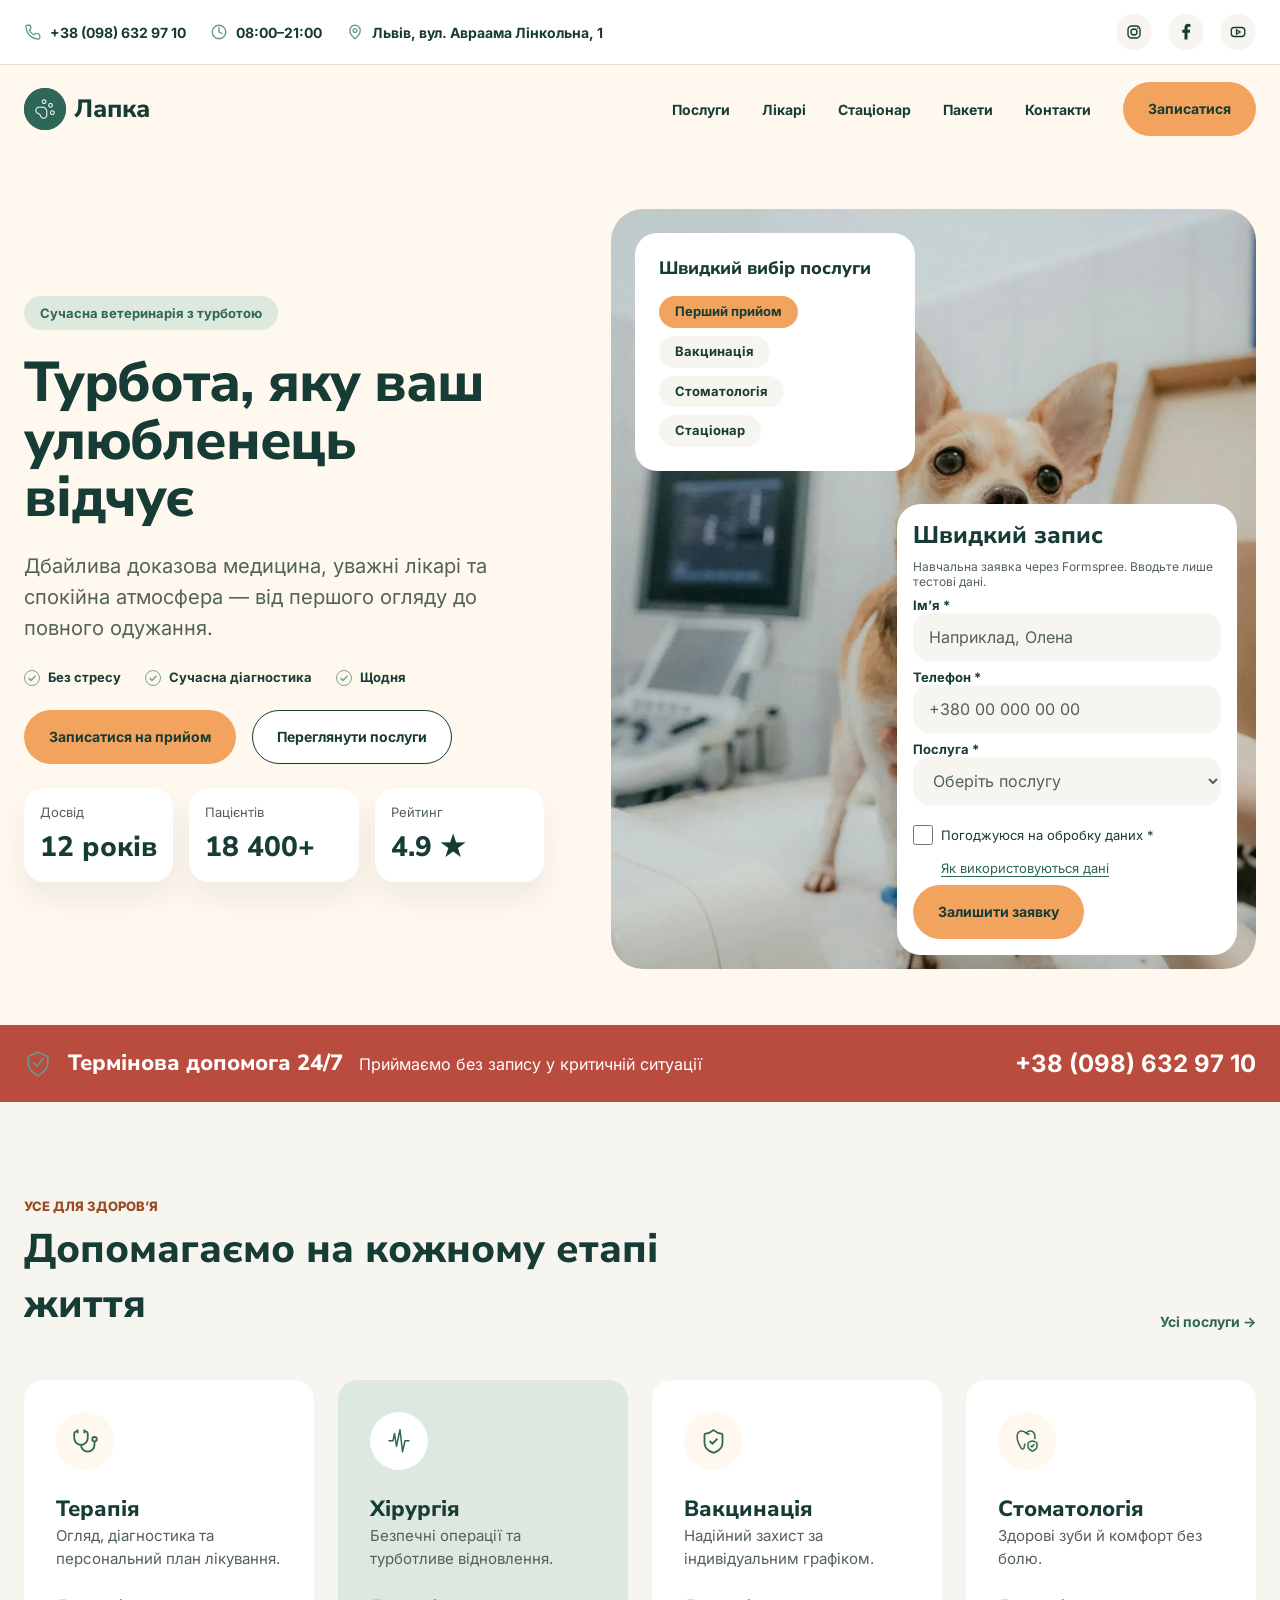
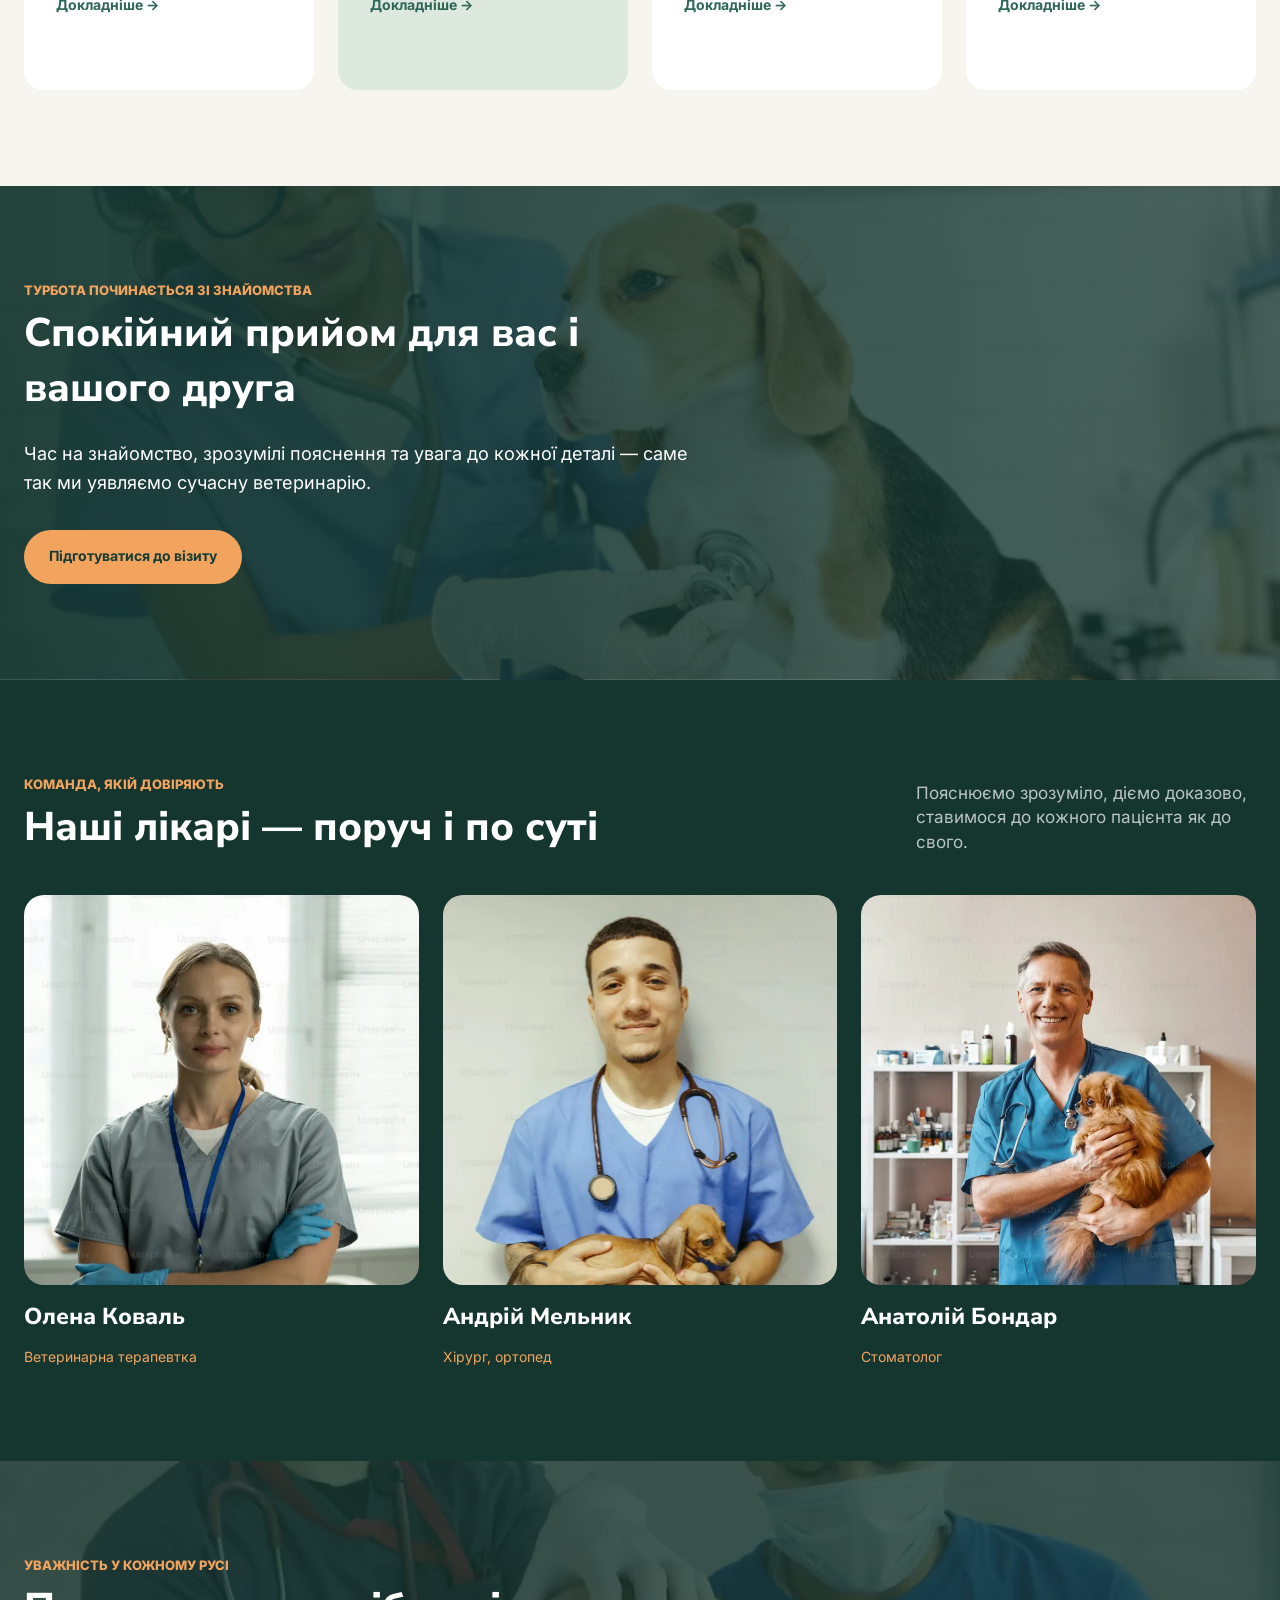
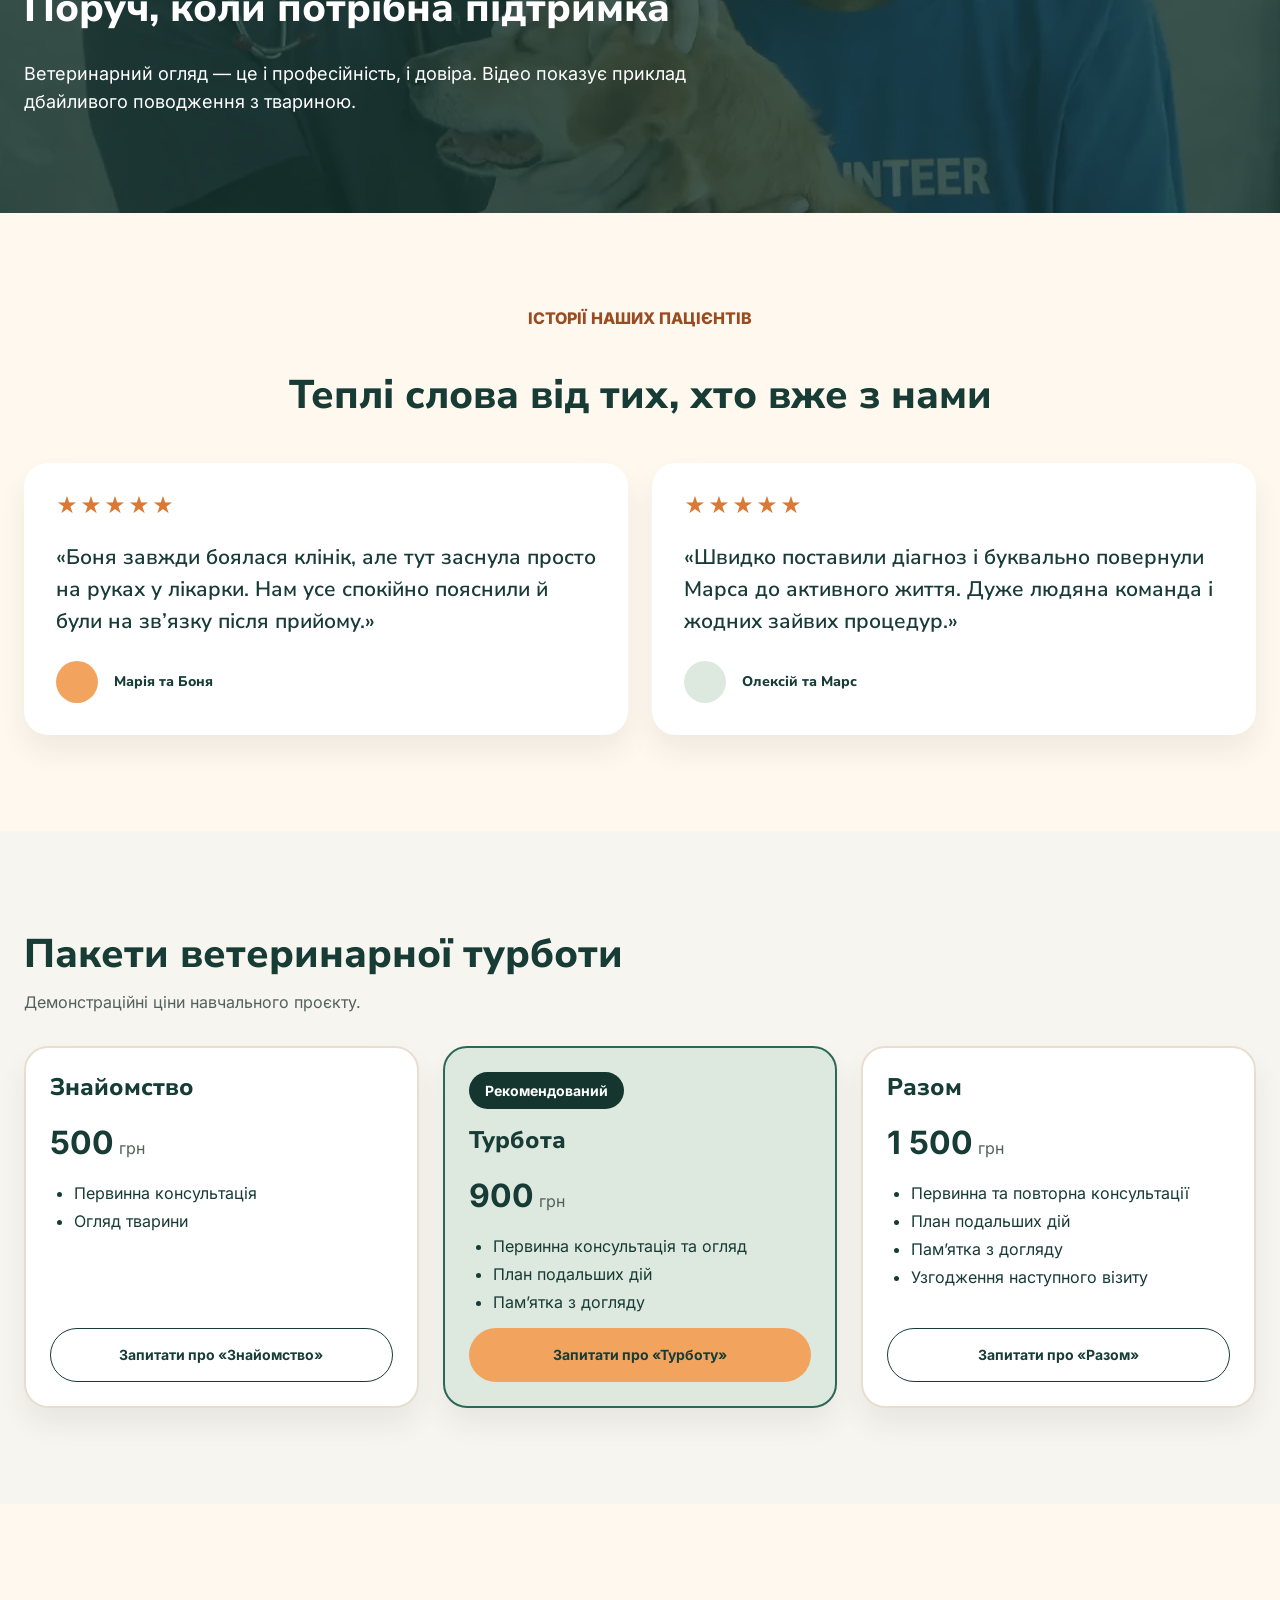
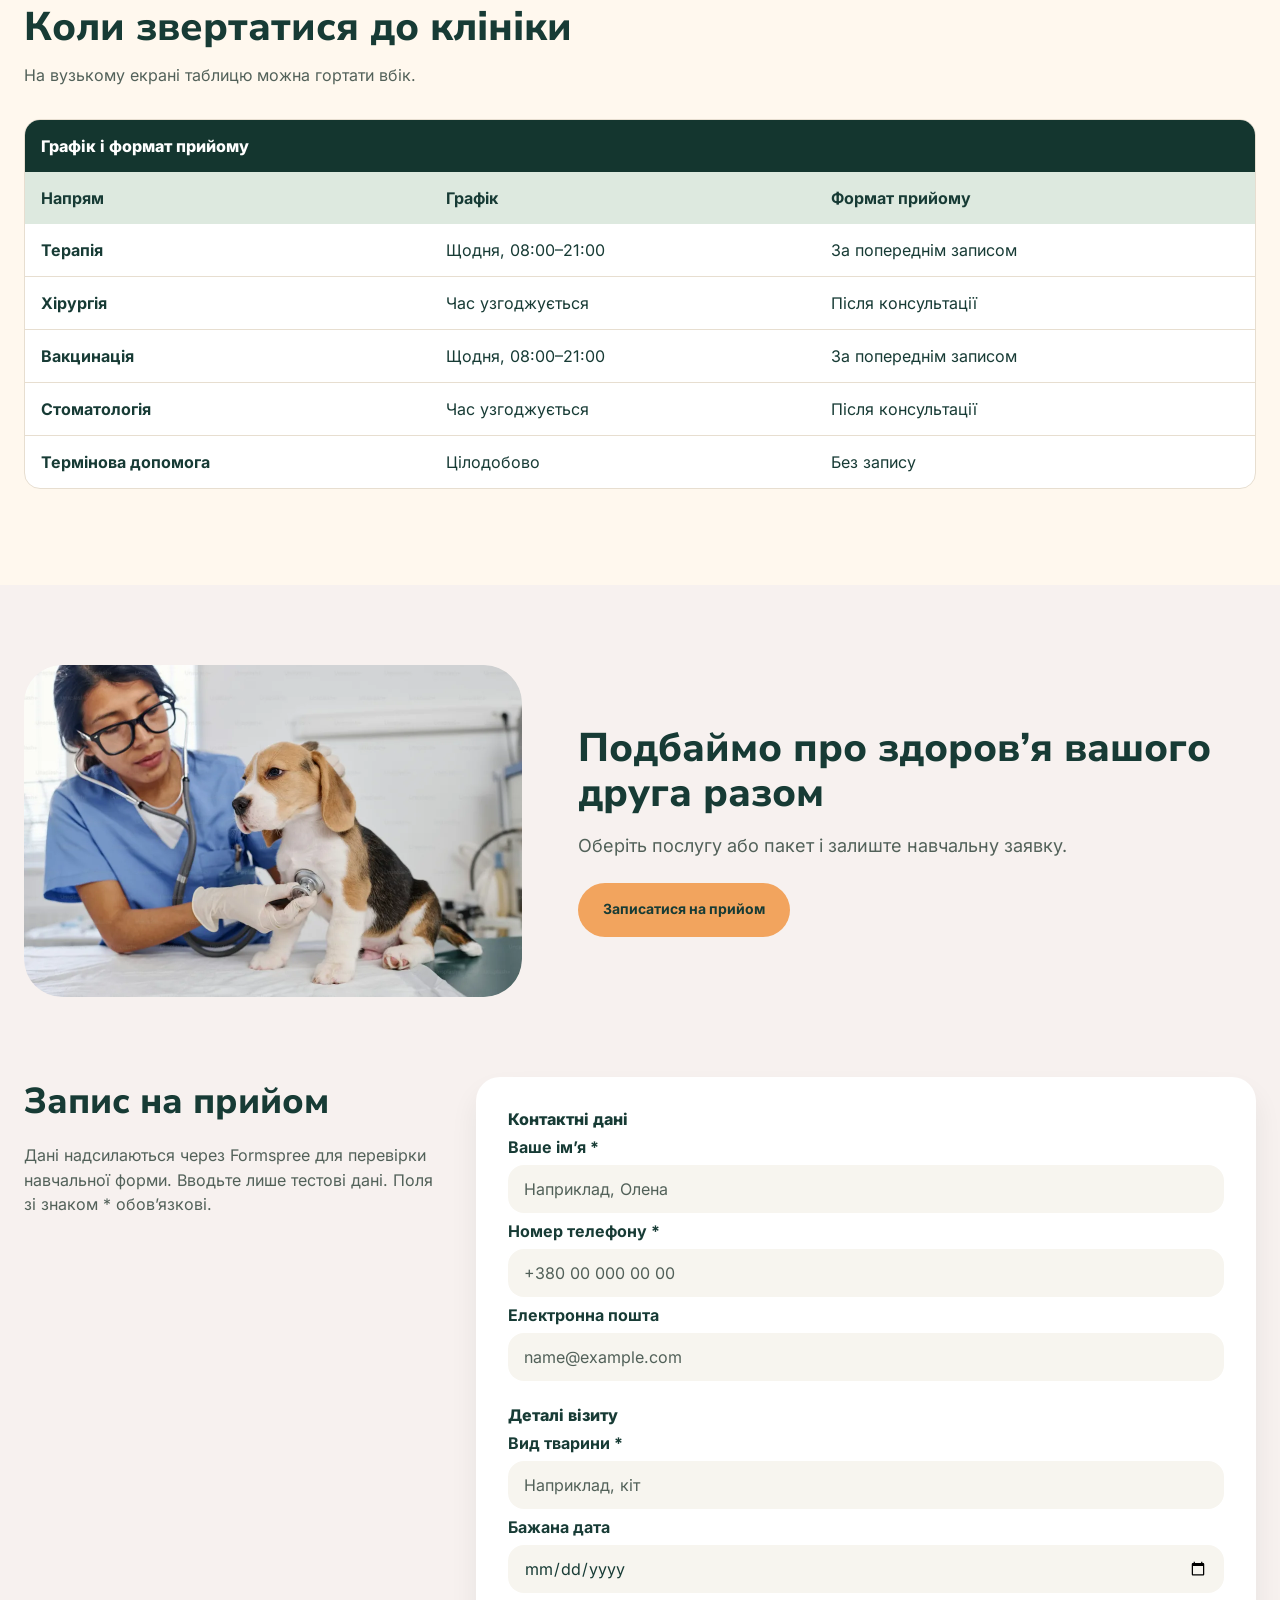
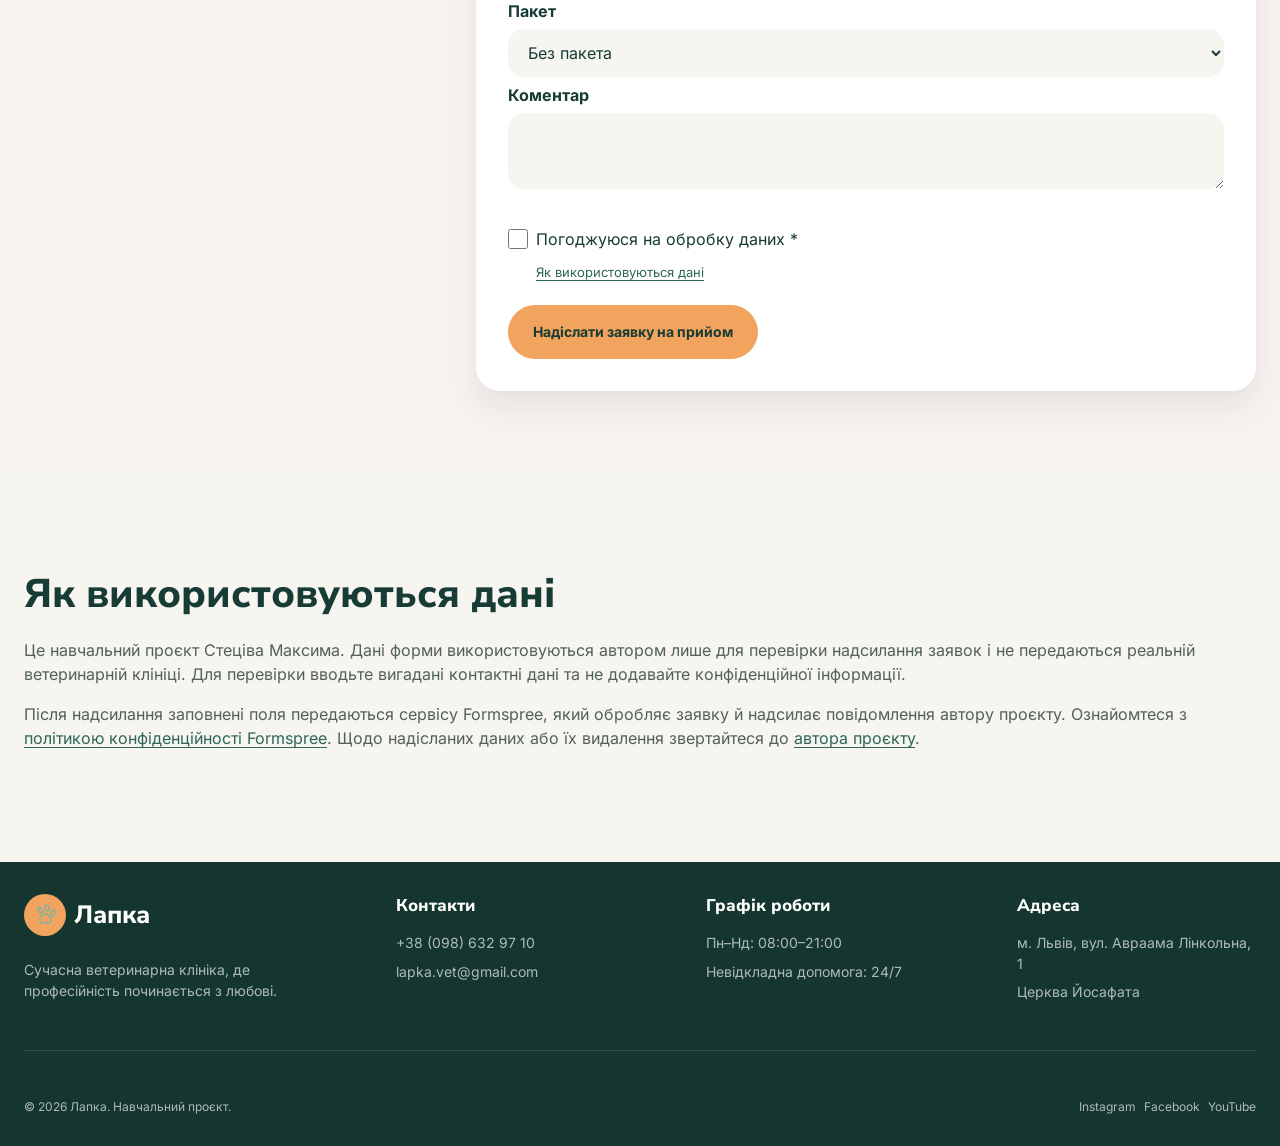
==== commit 2c4bb6d1: "feat: require form consent and explain submission data use" ====
--- a/index.html
+++ b/index.html
@@ -216,6 +216,11 @@
                   <option>Стаціонар</option>
                 </select>
               </fieldset>
+              <div class="consent">
+                <input id="quick-consent" name="consent" type="checkbox" value="accepted" required>
+                <span><label for="quick-consent">Погоджуюся на обробку даних *</label>
+                  <a href="#privacy">Як використовуються дані</a></span>
+              </div>
               <button class="btn" type="submit">Залишити заявку</button>
             </form>
           </div>
@@ -519,9 +524,27 @@
                 <label for="booking-message">Коментар</label>
                 <textarea id="booking-message" name="message" rows="3" maxlength="500"></textarea>
               </fieldset>
+              <div class="consent">
+                <input id="booking-consent" name="consent" type="checkbox" value="accepted" required>
+                <span><label for="booking-consent">Погоджуюся на обробку даних *</label>
+                  <a href="#privacy">Як використовуються дані</a></span>
+              </div>
               <button class="btn" type="submit">Надіслати заявку на прийом</button>
             </form>
           </div>
+        </div>
+      </section>
+      <section class="section privacy" id="privacy" aria-labelledby="privacy-title" tabindex="-1">
+        <div class="container">
+          <h2 id="privacy-title">Як використовуються дані</h2>
+          <p>Це навчальний проєкт Стеціва Максима. Дані форми використовуються автором лише для
+            перевірки надсилання заявок і не передаються реальній ветеринарній клініці.
+            Для перевірки вводьте вигадані контактні дані та не додавайте конфіденційної інформації.</p>
+          <p>Після надсилання заповнені поля передаються сервісу Formspree, який обробляє заявку
+            й надсилає повідомлення автору проєкту. Ознайомтеся з
+            <a href="https://formspree.io/legal/privacy-policy/">політикою конфіденційності Formspree</a>.
+            Щодо надісланих даних або їх видалення звертайтеся до
+            <a href="https://github.com/MaksSt33">автора проєкту</a>.</p>
         </div>
       </section>
     </main>
--- a/css/style.css
+++ b/css/style.css
@@ -333,7 +333,7 @@
   position: relative;
   flex: 0 1 654px;
   min-width: 0;
-  height: 692px;
+  height: 760px;
 }
 
 .hero__photo, .doctor-card img { width: 100%; object-fit: cover; }
@@ -413,6 +413,23 @@
 }
 .form-fields :is(input, select) + label { margin-top: var(--space-1); }
 .quick-booking label { margin-bottom: 0; font-size: 13px; }
+
+.consent { display: flex; align-items: flex-start; gap: var(--space-1); min-height: 44px; }
+.consent input {
+  flex: 0 0 20px;
+  width: 20px;
+  height: 20px;
+  margin: 12px 0;
+  accent-color: var(--green);
+  cursor: pointer;
+}
+.consent span { min-width: 0; }
+.consent label { display: flex; align-items: center; min-height: 44px; cursor: pointer; }
+.consent a, .privacy a { color: var(--link); text-decoration: underline; text-underline-offset: 3px; }
+.consent a { display: inline-block; font-size: 13px; }
+.privacy { background: var(--soft); }
+.privacy h2, .privacy p + p { margin-bottom: var(--space-2); }
+.privacy h2 + p { margin-bottom: var(--space-2); }
 
 .emergency { color: var(--white); background: var(--red); }
 
@@ -960,7 +977,7 @@
     margin: 0 auto;
   }
 
-  .hero__visual { height: 640px; }
+  .hero__visual { height: 760px; }
   .hero__description { max-width: 100%; }
   .section { padding: var(--space-8) 0; }
   .cards { flex-wrap: wrap; }
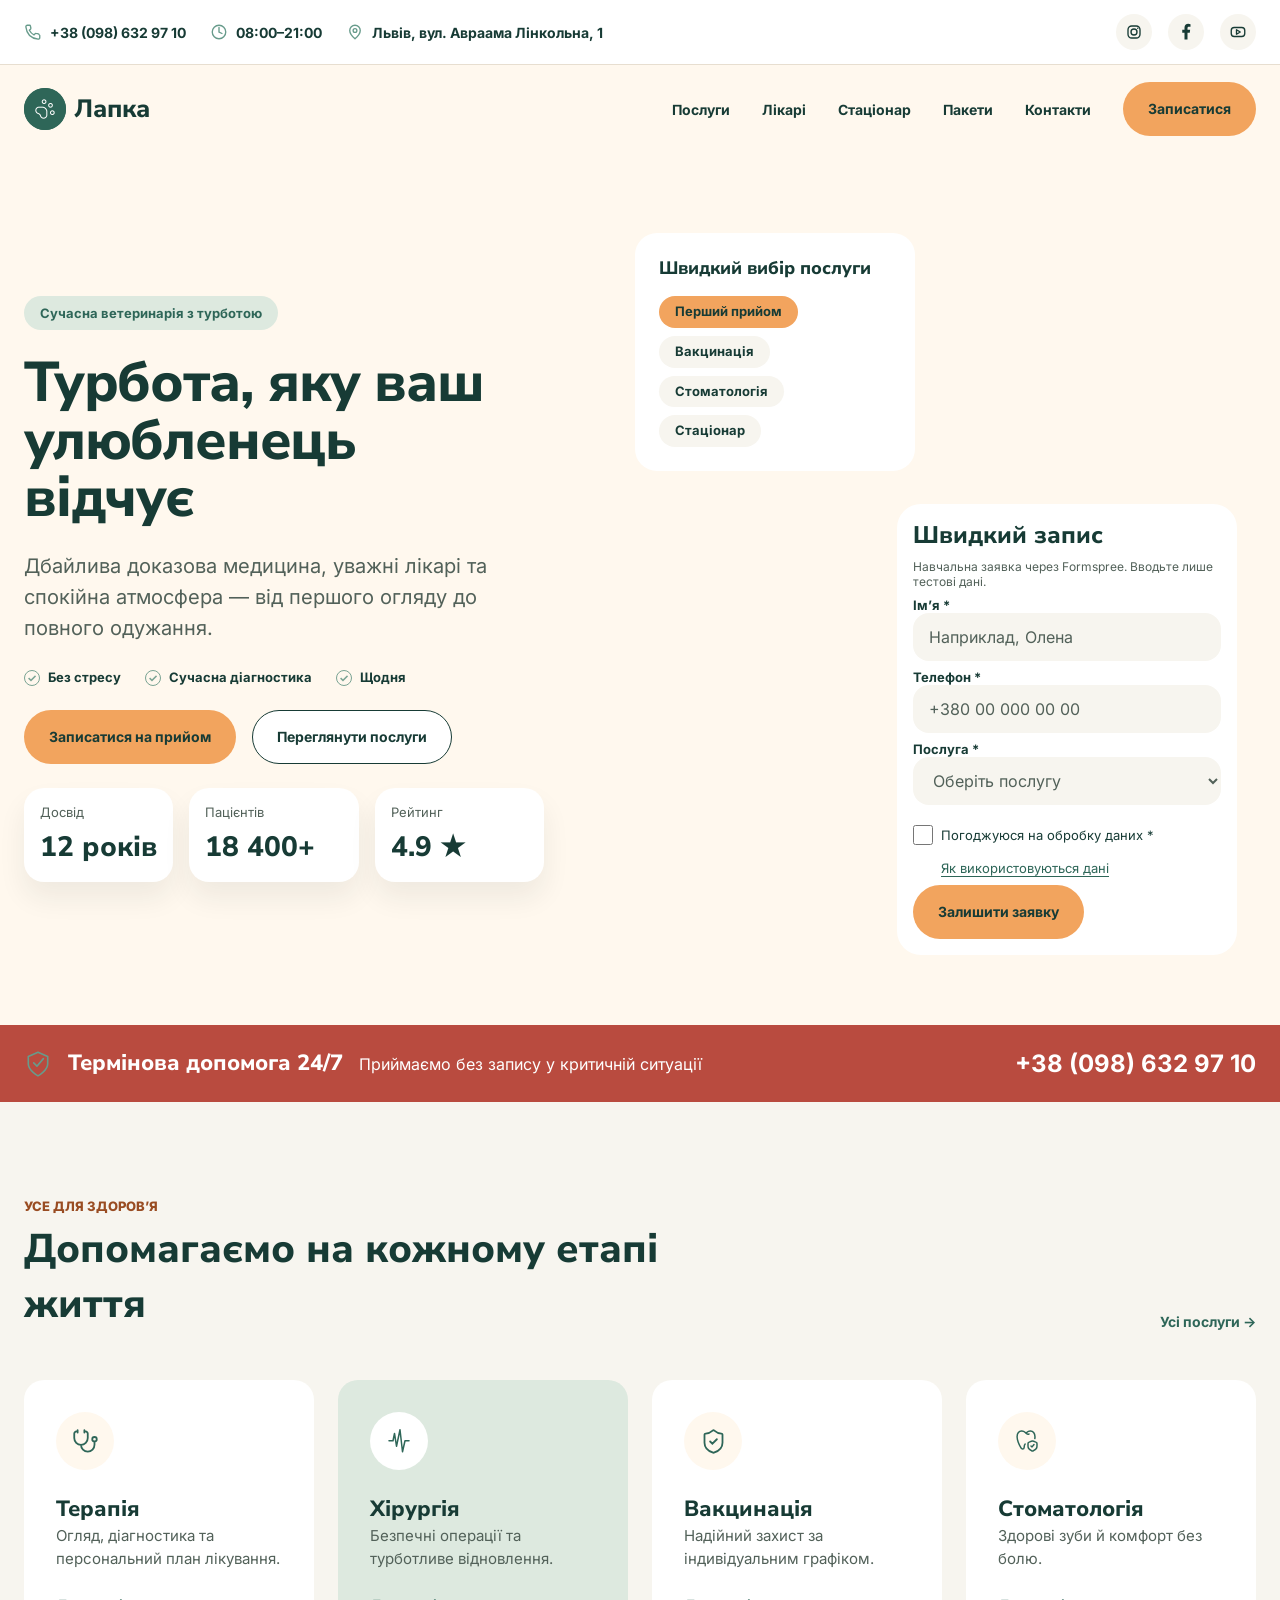
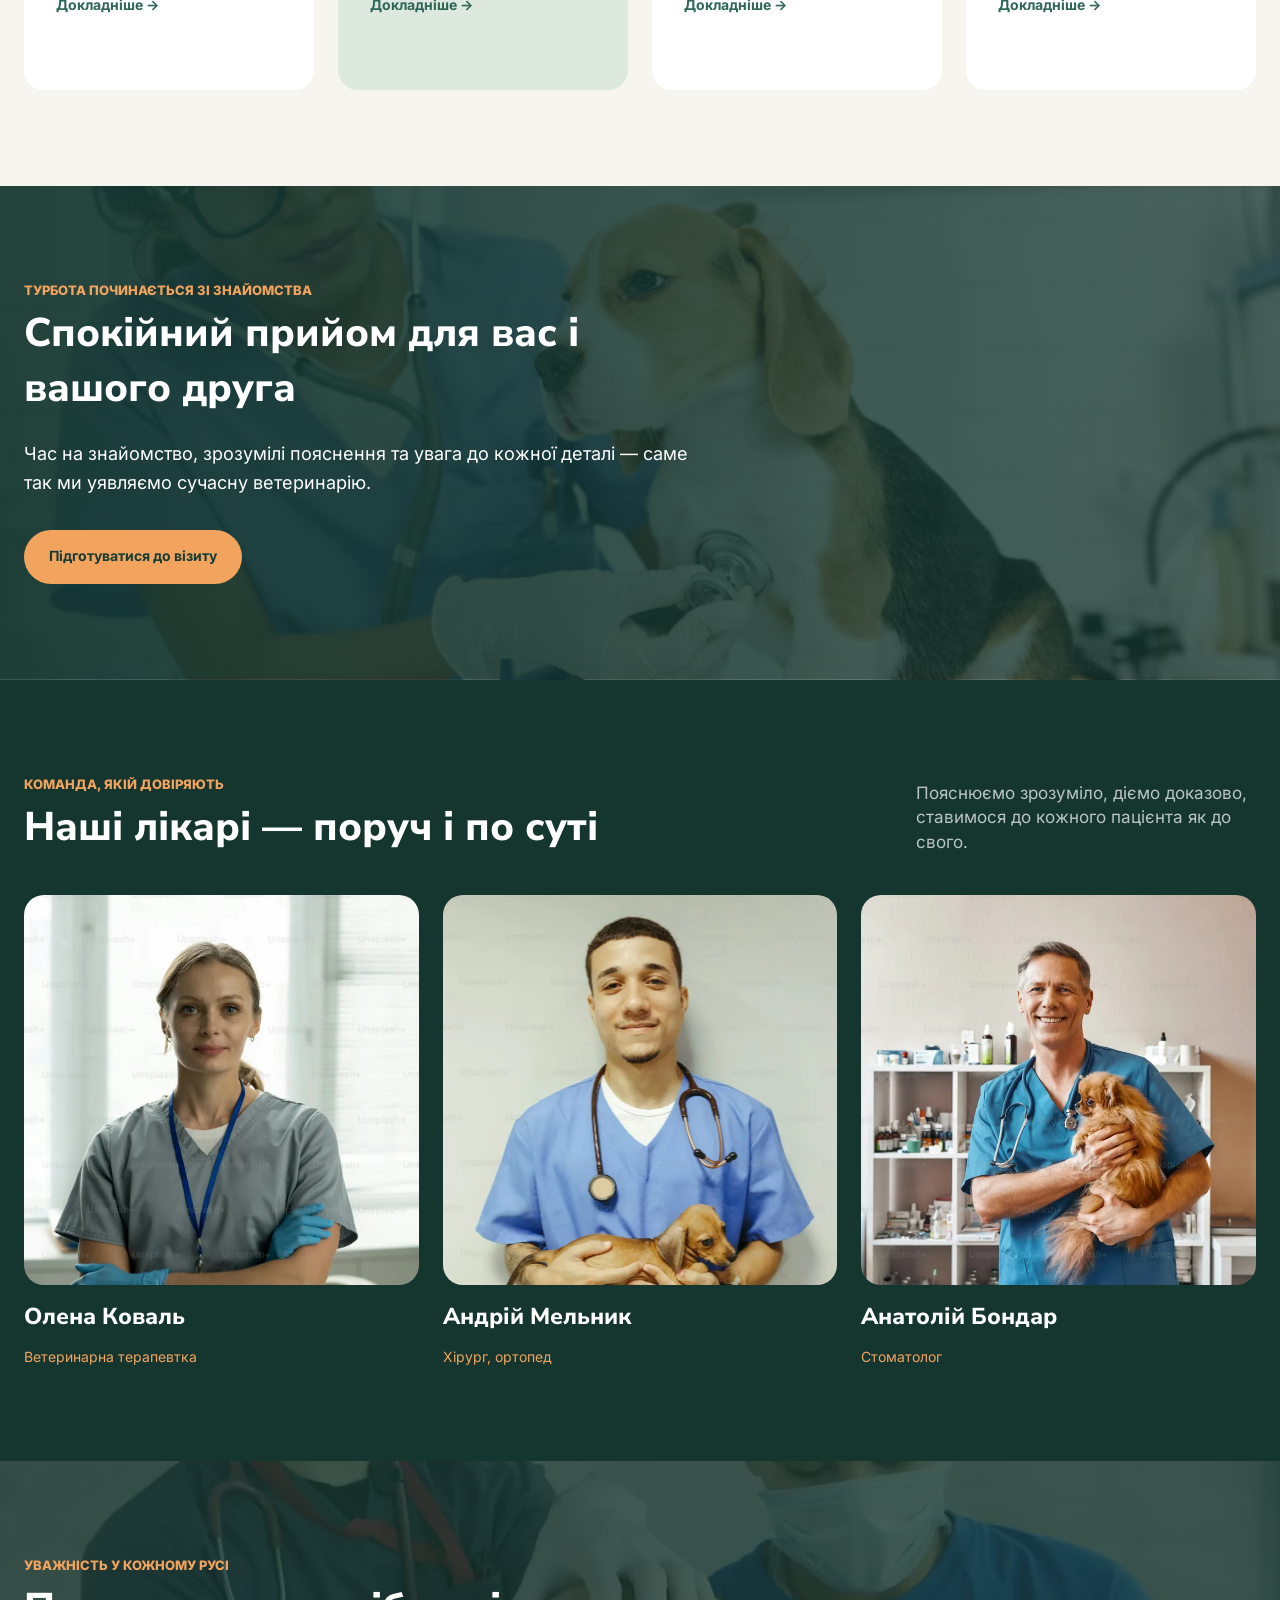
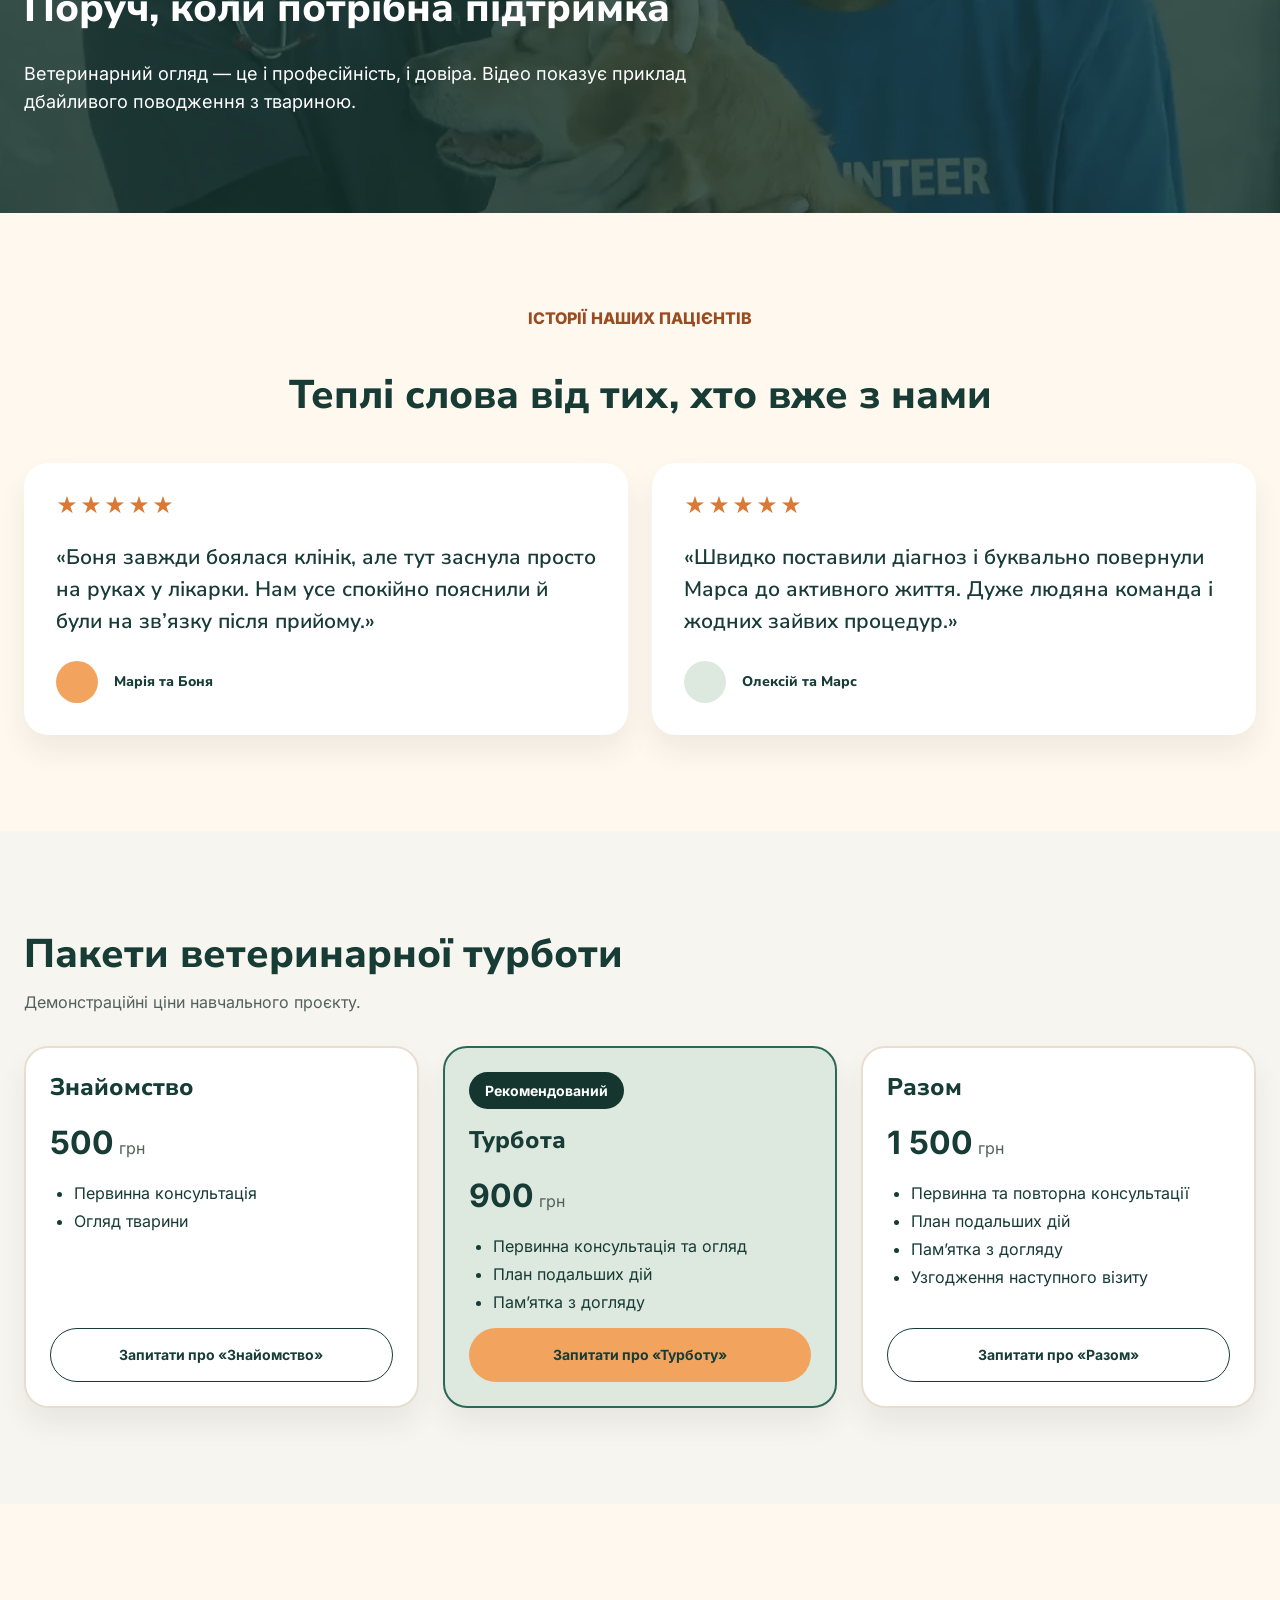
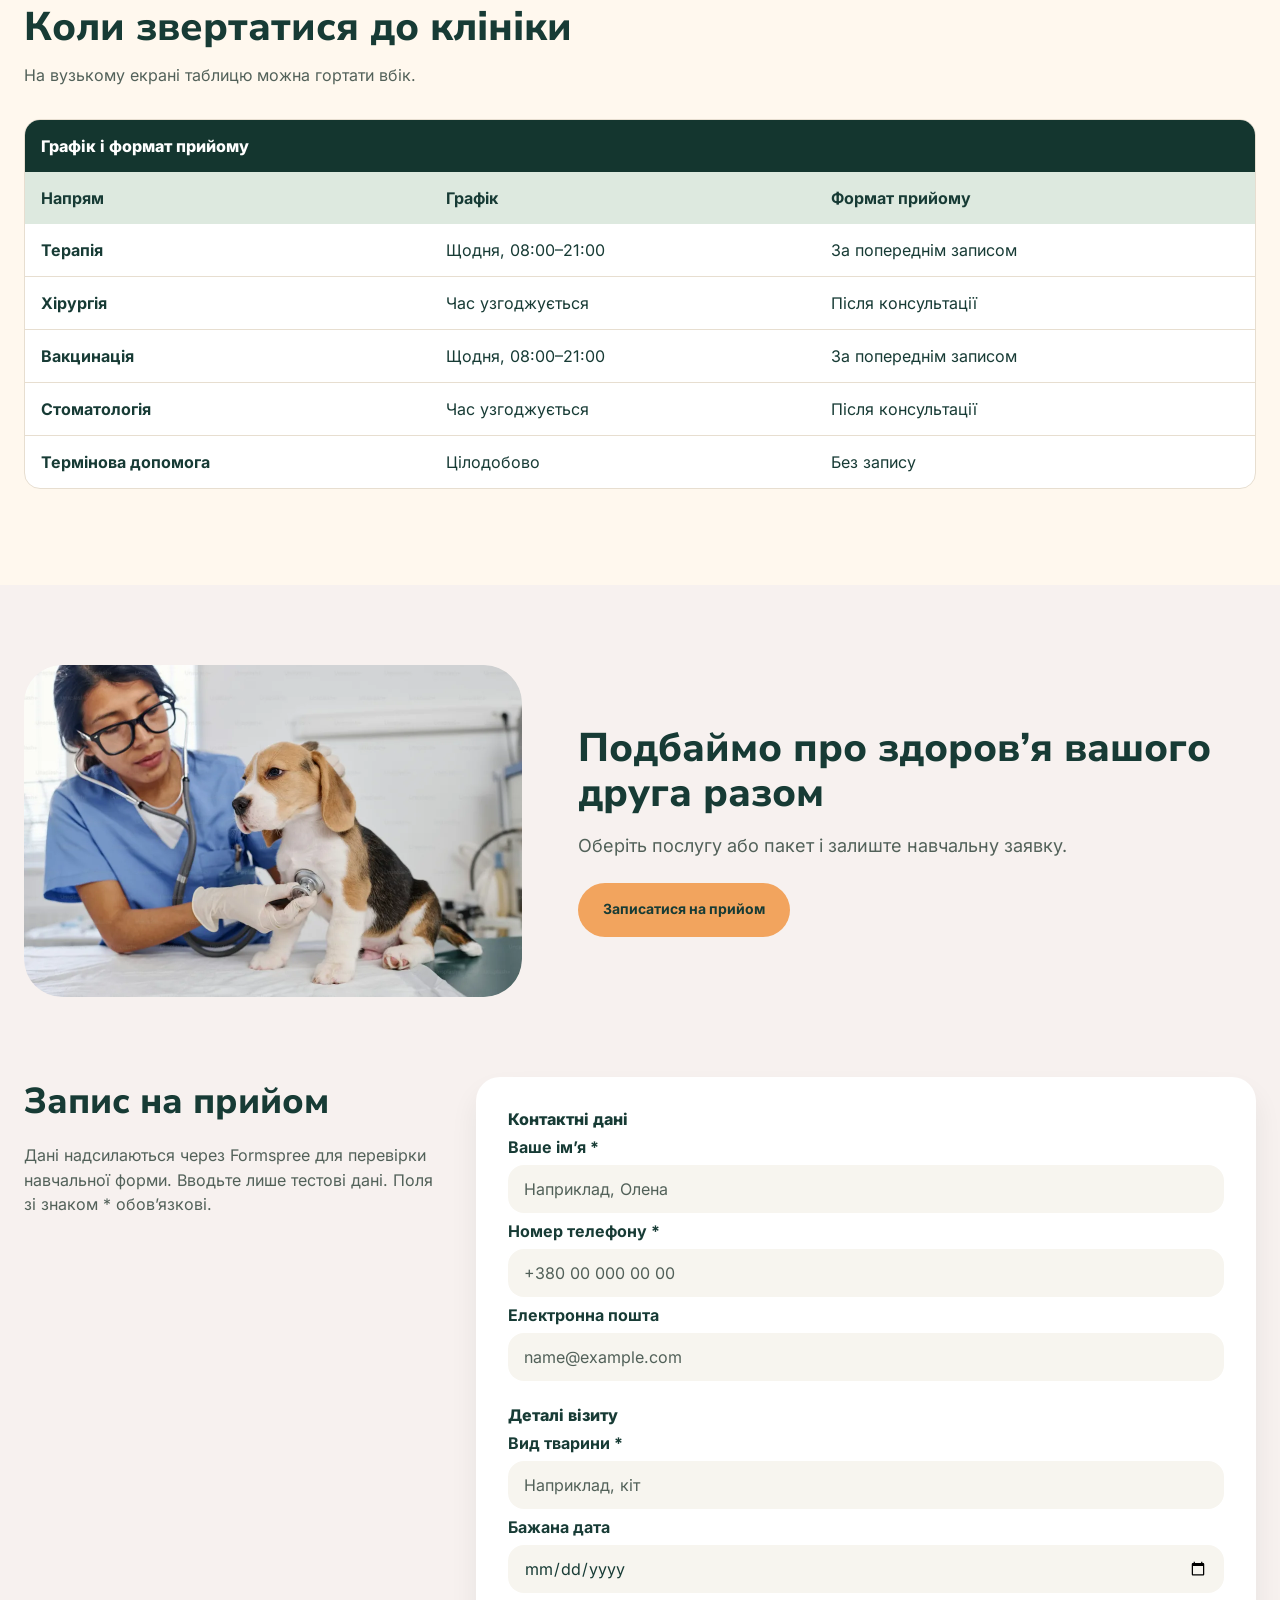
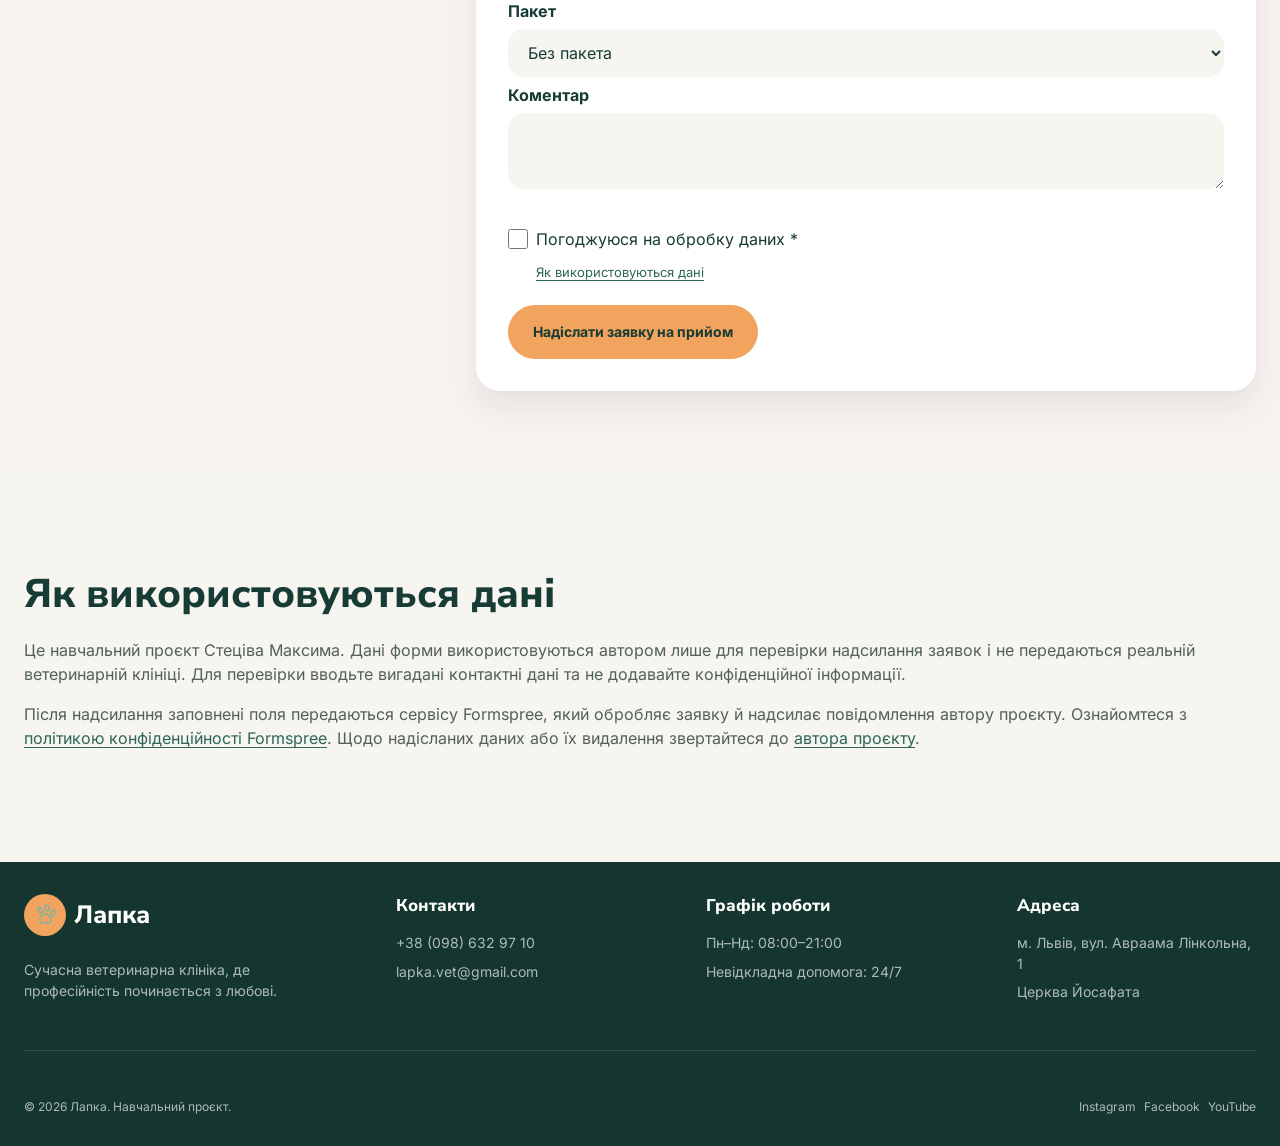
==== commit 5fe64c68: "refactor: identify the introductory package with a modifier class" ====
--- a/index.html
+++ b/index.html
@@ -419,7 +419,7 @@
               </ul>
               <a class="btn" href="#booking-package">Запитати про «Турботу»</a>
             </article>
-            <article class="card price-card">
+            <article class="card price-card price-card--intro">
               <h3>Знайомство</h3>
               <p class="price-card__price"><strong>500</strong> грн</p>
               <ul>
--- a/css/style.css
+++ b/css/style.css
@@ -619,7 +619,7 @@
 .module-heading p { margin-top: var(--space-1); }
 .pricing { background: var(--soft); }
 .pricing__cards { gap: var(--space-3); }
-.pricing__cards > .price-card:nth-child(2) { order: -1; }
+.price-card--intro { order: -1; }
 .price-card {
   gap: var(--space-2);
   padding: var(--space-3);
@@ -982,7 +982,7 @@
   .section { padding: var(--space-8) 0; }
   .cards { flex-wrap: wrap; }
   .pricing__cards { flex-direction: column; }
-  .pricing__cards > .price-card:nth-child(2) { order: 0; }
+  .price-card--intro { order: 0; }
   .price-card .btn { min-height: 48px; }
   .service-card, .doctor-card { flex: 1 1 calc(50% - 12px); }
   .section-heading { align-items: flex-start; gap: var(--space-3); }
